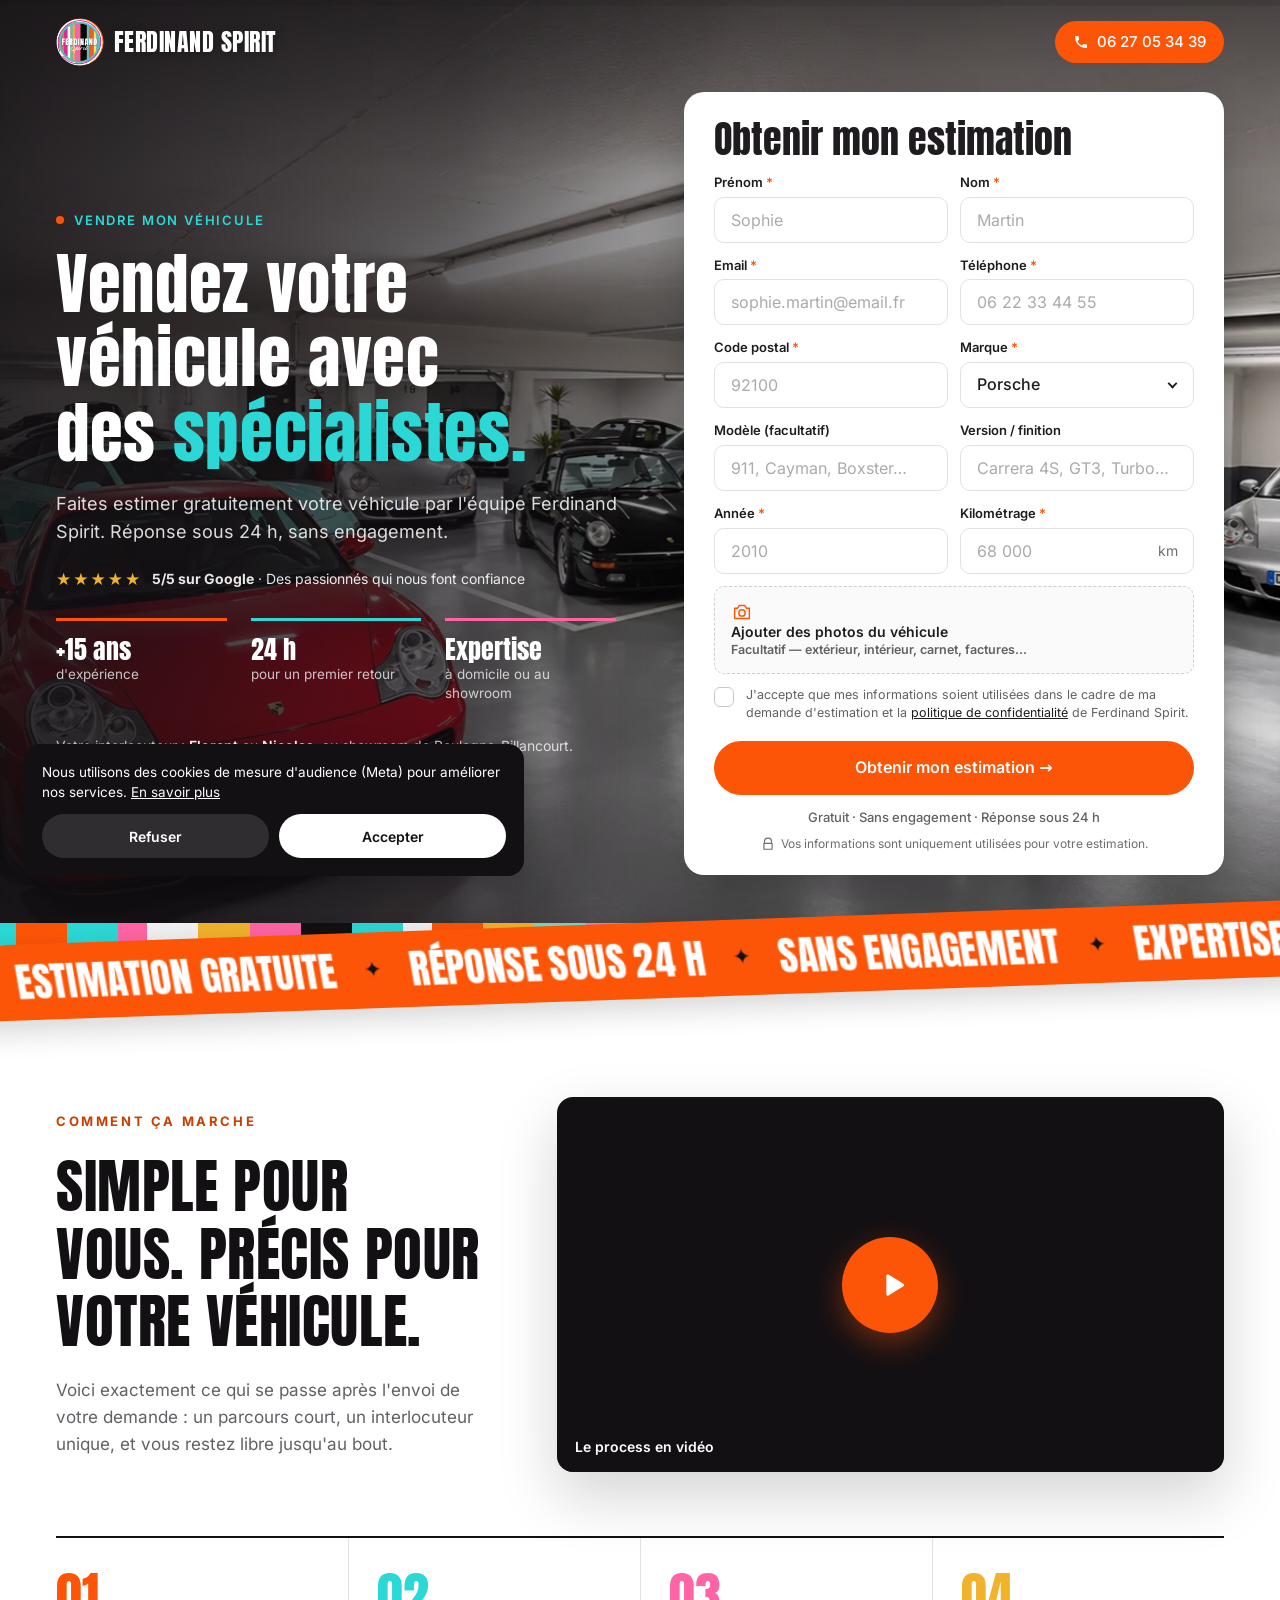
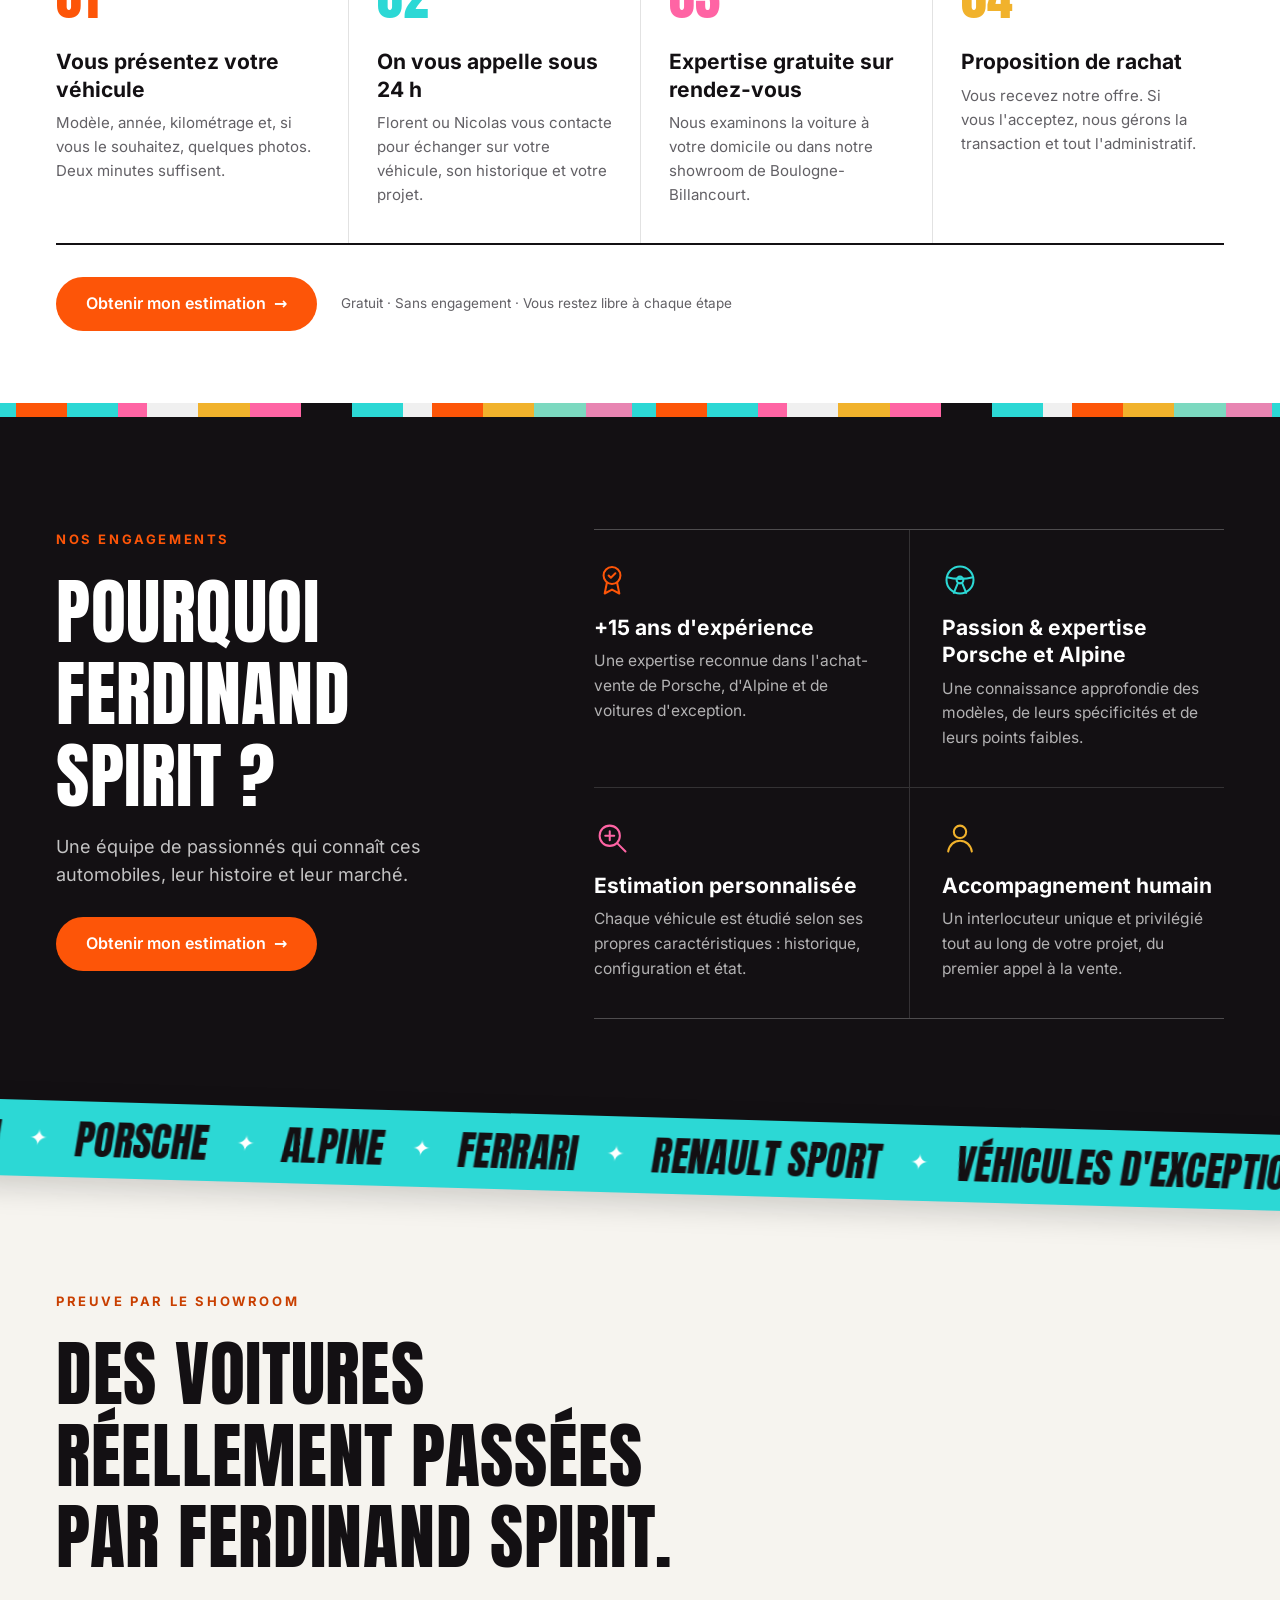
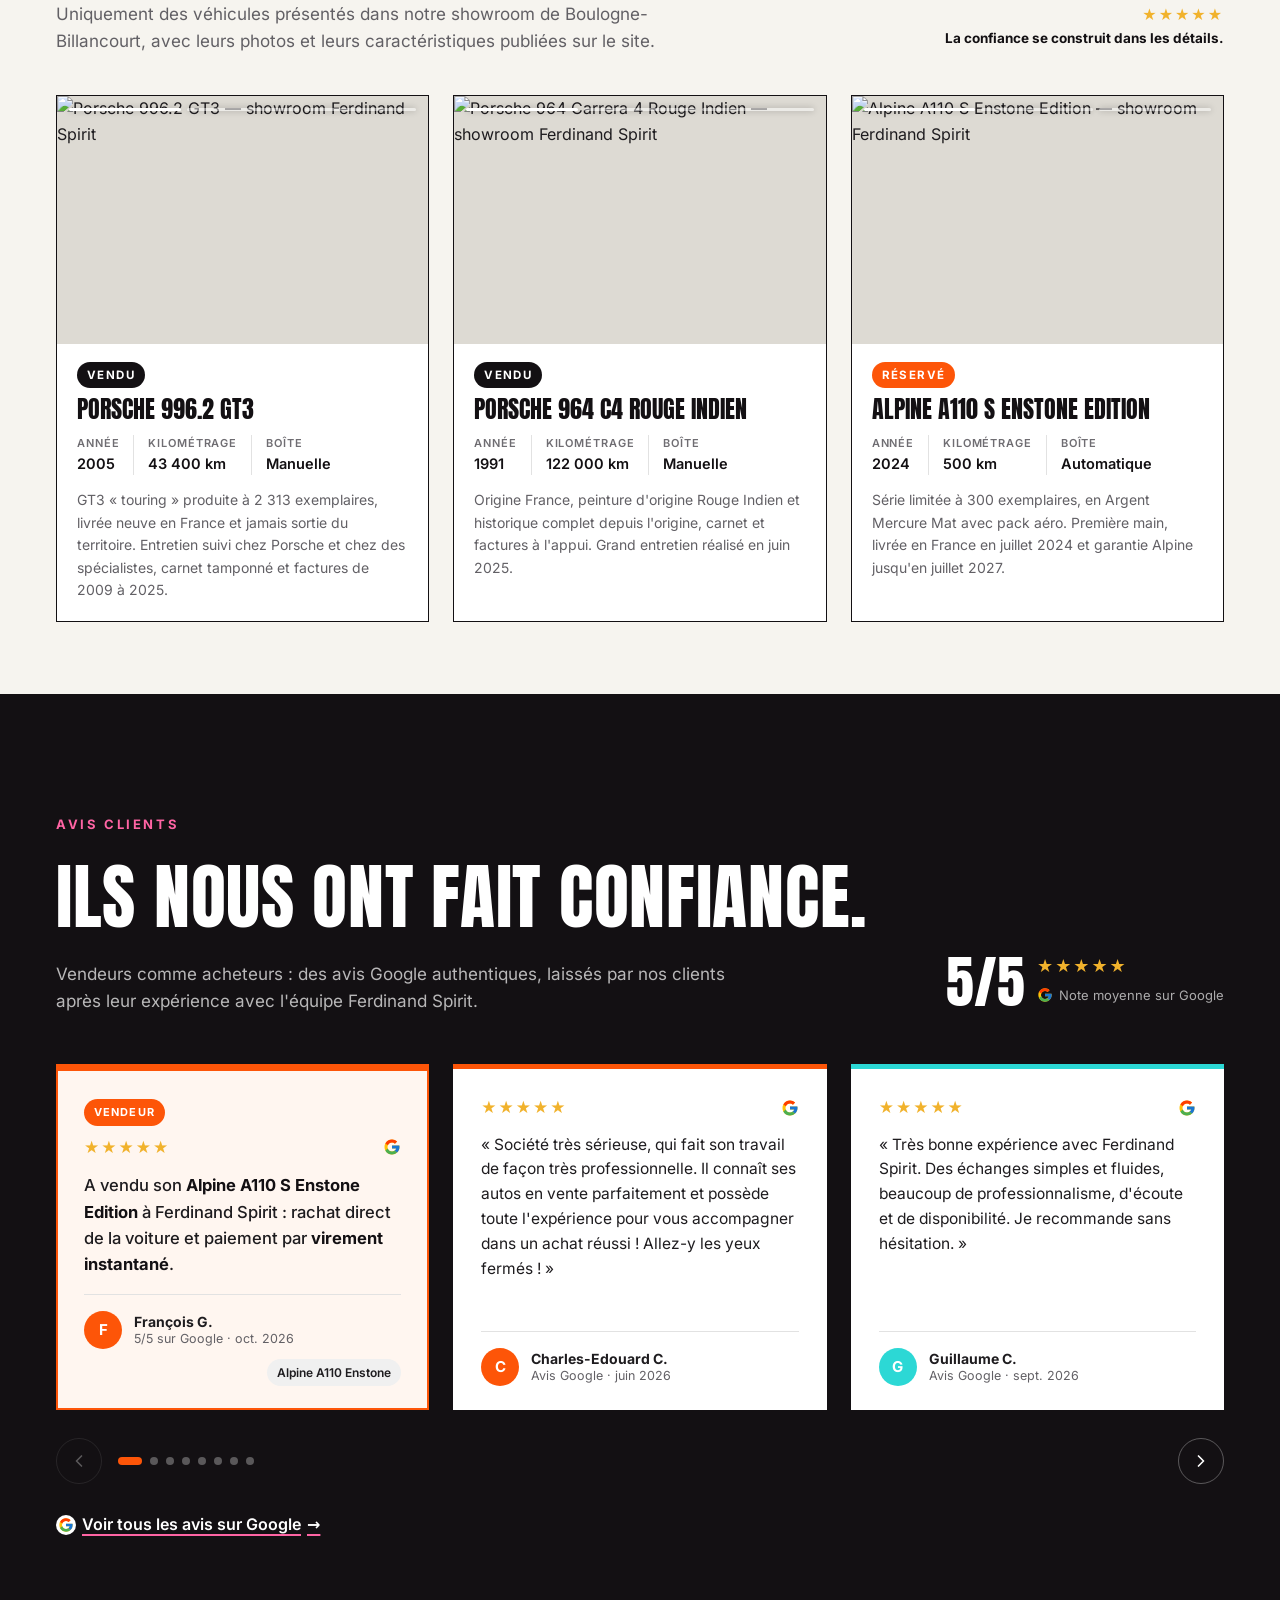
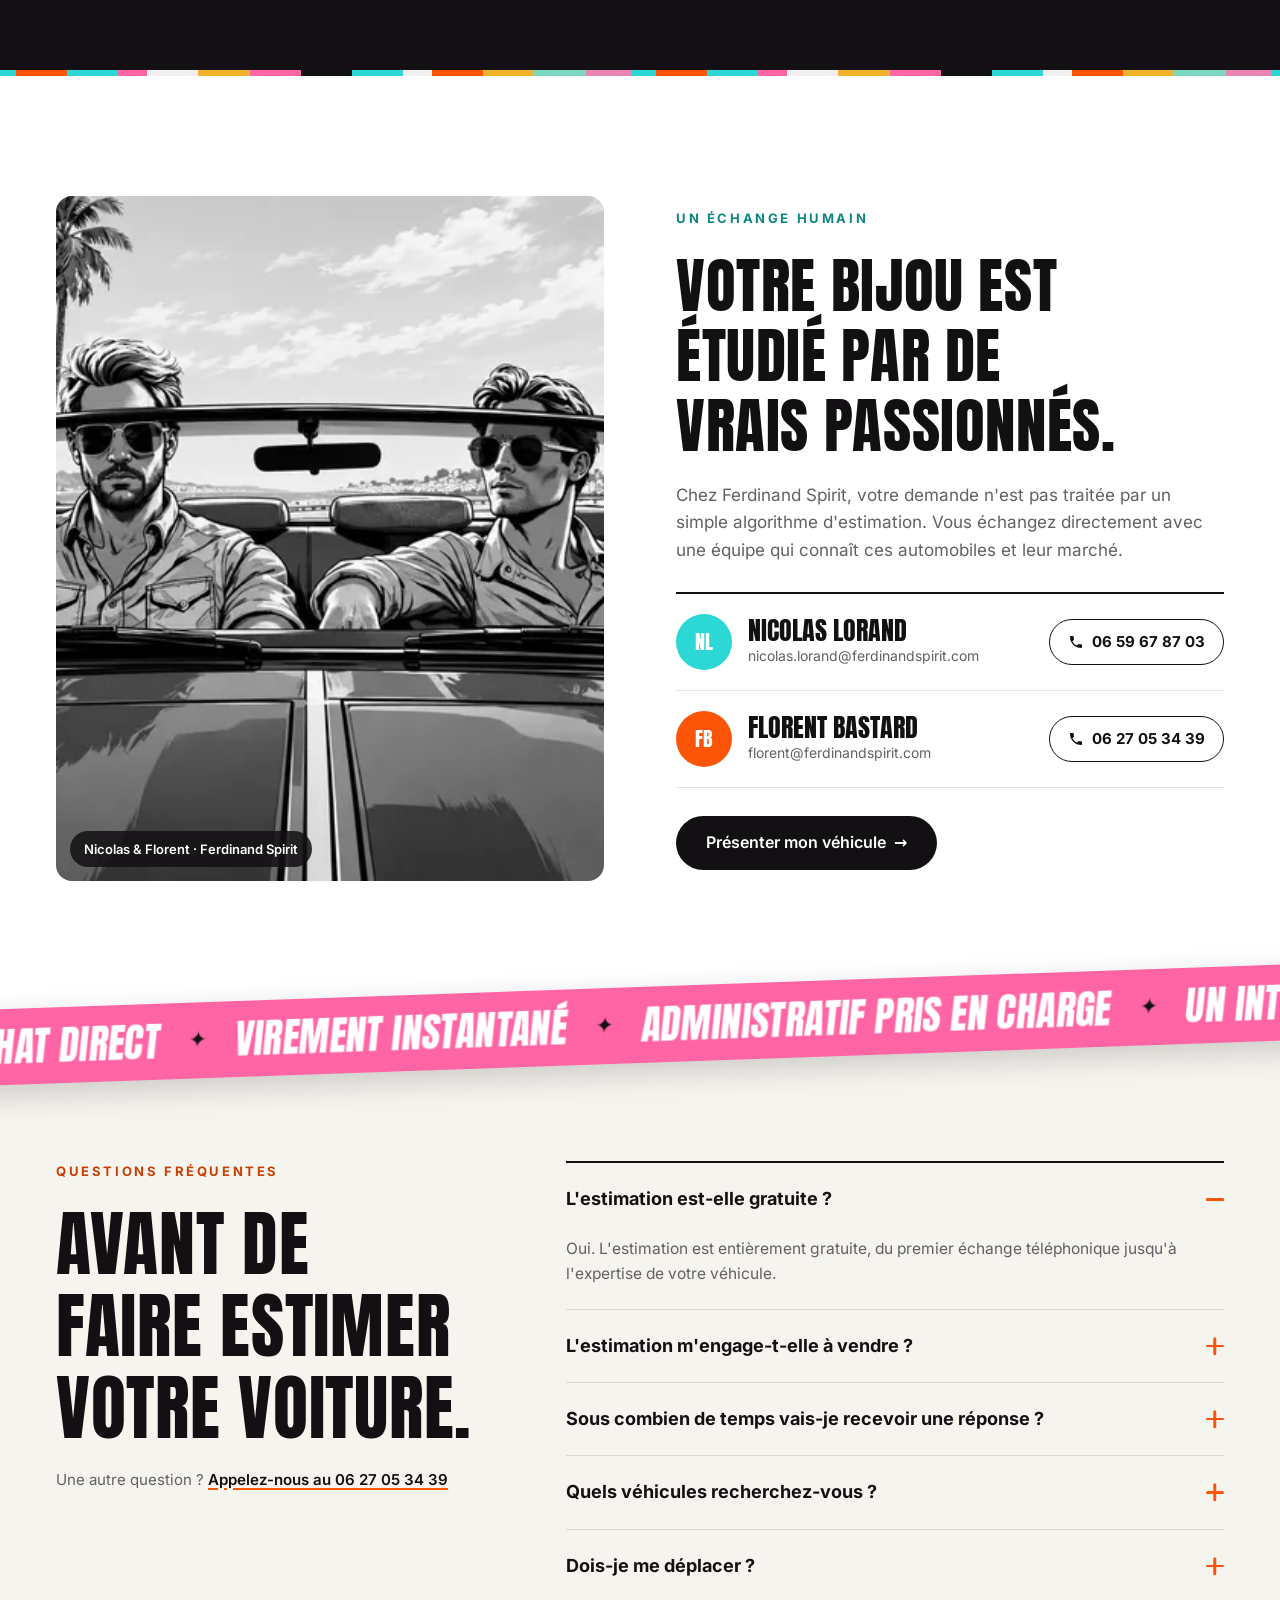
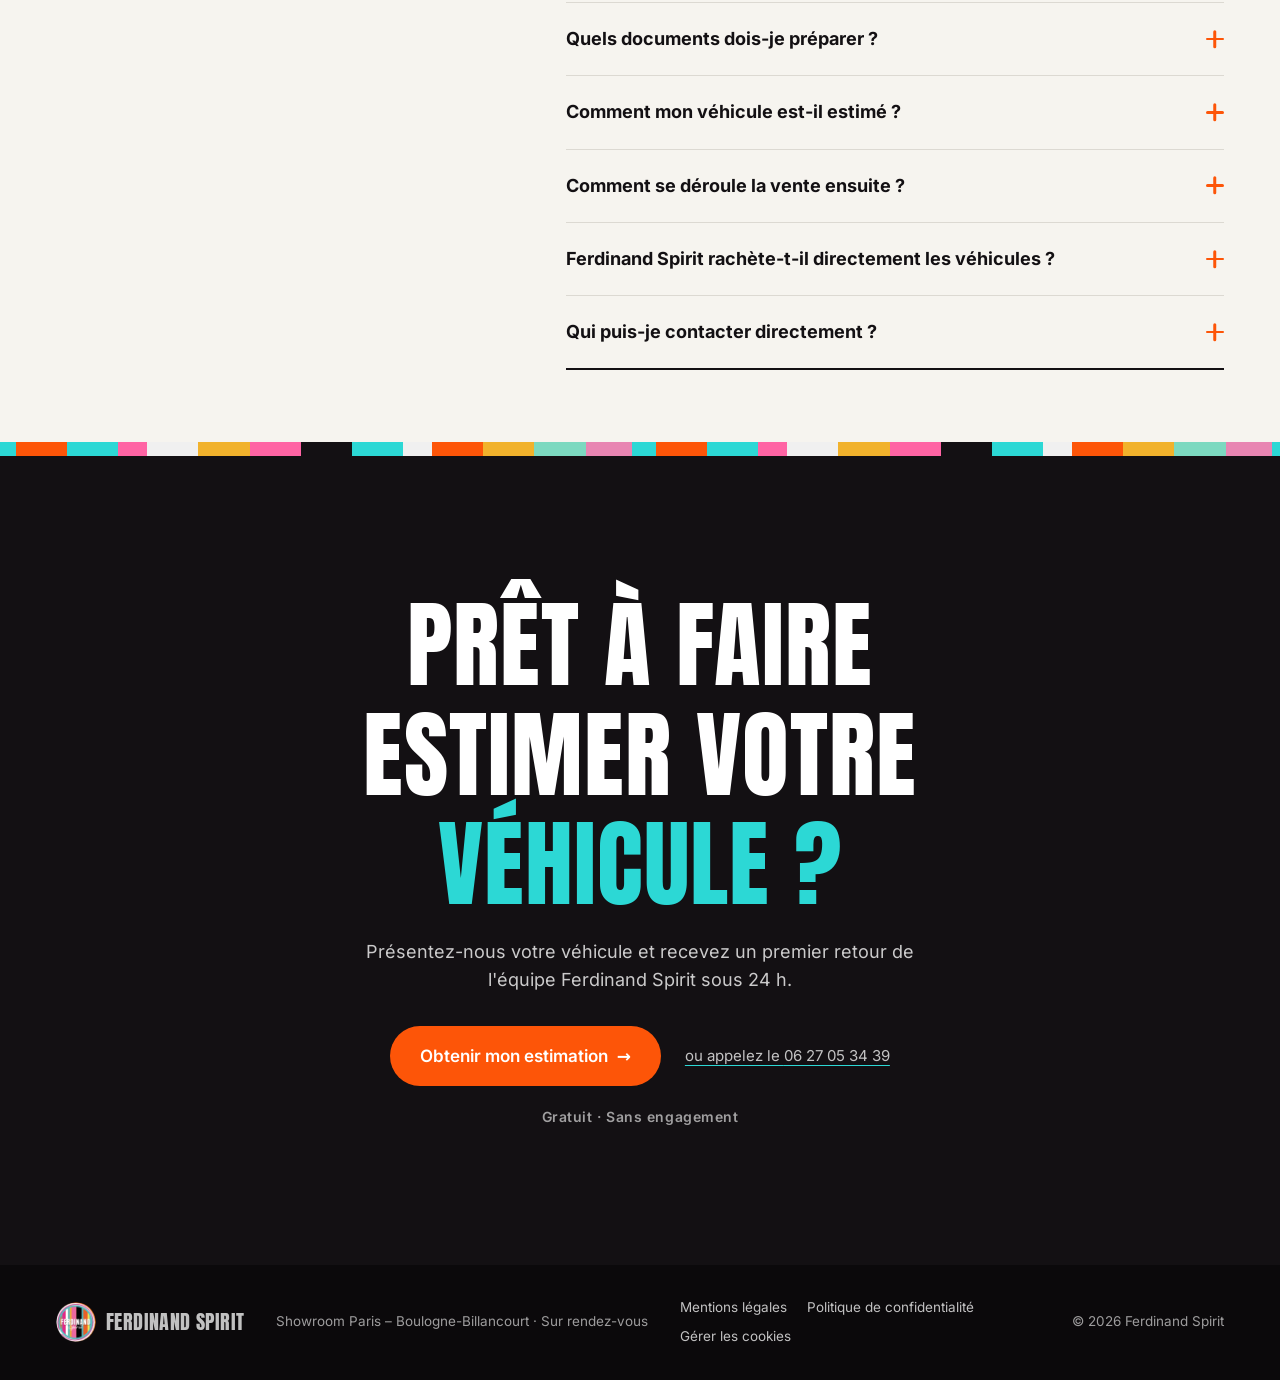
==== index.html @ 4a2eb33e "Remove the showroom call to action from the landing page" ====
<!doctype html>
<html lang="fr">
<head>
  <meta charset="utf-8">
  <meta name="viewport" content="width=device-width, initial-scale=1, viewport-fit=cover">
  <title>Vendez votre véhicule avec des spécialistes | Ferdinand Spirit</title>
  <meta name="description" content="Faites estimer gratuitement votre Porsche, Alpine, Ferrari ou Renault Sport par l'équipe Ferdinand Spirit. Réponse sous 24 h, sans engagement. Showroom à Boulogne-Billancourt.">
  <meta name="theme-color" content="#151718">
  <meta name="robots" content="noindex"><!-- À retirer à la mise en production -->

  <meta property="og:type" content="website">
  <meta property="og:title" content="Vendez votre véhicule avec des spécialistes | Ferdinand Spirit">
  <meta property="og:description" content="Estimation gratuite par des passionnés. Réponse sous 24 h, sans engagement.">
  <meta property="og:image" content="assets/img/hero-showroom-1672.jpg">
  <meta property="og:locale" content="fr_FR">

  <!-- Polices auto-hébergées (RGPD + perf) -->
  <link rel="preload" href="assets/fonts/anton-latin-400.woff2" as="font" type="font/woff2" crossorigin>
  <link rel="preload" href="assets/fonts/inter-latin-400-normal.woff2" as="font" type="font/woff2" crossorigin>
  <link rel="preload" as="image" href="assets/img/hero-showroom-m-753.webp" media="(max-width: 767px)" fetchpriority="high">
  <link rel="preload" as="image" href="assets/img/hero-showroom-1672.webp" media="(min-width: 768px)" fetchpriority="high">

  <link rel="icon" type="image/png" href="assets/img/logo-badge.png">
  <link rel="stylesheet" href="css/style.css?v=7">

  <script>document.documentElement.classList.add("js");</script>
  <script src="js/config.js?v=7"></script>
  <script src="js/main.js?v=7" defer></script>
</head>
<body>

  <a class="skip-link" href="#estimation">Aller au formulaire d'estimation</a>

  <!-- Barre de progression de lecture -->
  <div class="scroll-progress" aria-hidden="true"><span data-progress-bar></span></div>

  <!-- ============ HEADER ============ -->
  <header class="site-header">
    <div class="container site-header__inner">
      <a class="logo" href="https://ferdinandspirit.com/" aria-label="Ferdinand Spirit — accueil">
        <!-- Remplacer par le logo SVG officiel quand disponible -->
        <img class="logo__badge" src="assets/img/logo-badge.png" alt="" width="44" height="44">
        <span class="logo__word">Ferdinand <em>Spirit</em></span>
      </a>
      <div class="site-header__actions">
        <a class="btn btn--primary btn--sm header-cta" href="#estimation" data-track="CTAClick" data-track-label="header" data-to-form>Obtenir mon estimation</a>
        <a class="header-phone" href="tel:+33627053439" data-track="PhoneClick" aria-label="Appeler Ferdinand Spirit au 06 27 05 34 39">
        <svg aria-hidden="true" viewBox="0 0 24 24" width="16" height="16"><path fill="currentColor" d="M6.6 10.8a15.1 15.1 0 0 0 6.6 6.6l2.2-2.2a1 1 0 0 1 1-.25c1.1.37 2.3.57 3.6.57a1 1 0 0 1 1 1V20a1 1 0 0 1-1 1A17 17 0 0 1 3 4a1 1 0 0 1 1-1h3.5a1 1 0 0 1 1 1c0 1.25.2 2.45.57 3.57a1 1 0 0 1-.25 1z"/></svg>
        <span class="header-phone__num">06 27 05 34 39</span>
      </a>
      </div>
    </div>
  </header>

  <main>
    <!-- ============ BLOC 1 — HERO + FORMULAIRE ============ -->
    <section class="hero" aria-labelledby="hero-title">
      <picture class="hero__bg">
        <source media="(max-width: 767px)" type="image/webp" srcset="assets/img/hero-showroom-m-500.webp 500w, assets/img/hero-showroom-m-753.webp 753w" sizes="100vw">
        <source type="image/webp" srcset="assets/img/hero-showroom-1200.webp 1200w, assets/img/hero-showroom-1672.webp 1672w" sizes="100vw">
        <img src="assets/img/hero-showroom-1672.jpg" alt="Le showroom Ferdinand Spirit à Boulogne-Billancourt : Porsche 996, 993 et 911 exposées" width="1672" height="941" fetchpriority="high" decoding="async">
      </picture>

      <div class="container hero__grid">
        <div class="hero__content">
          <p class="eyebrow">Vendre mon véhicule</p>
          <h1 class="hero__title" id="hero-title">Vendez votre véhicule avec des <span class="hl">spécialistes.</span></h1>

          <p class="hero__lead hero__lead--desktop">Faites estimer gratuitement votre véhicule par l'équipe Ferdinand Spirit. Réponse sous 24&nbsp;h, sans engagement.</p>
          <p class="hero__lead hero__lead--mobile">Estimation gratuite · Sans engagement · Réponse sous 24&nbsp;h</p>

          <div class="rating">
            <span class="rating__stars" aria-label="5 étoiles sur 5">★★★★★</span>
            <span class="rating__text"><strong>5/5 sur Google</strong> · Des passionnés qui nous font confiance</span>
          </div>

          <a class="btn btn--primary btn--block hero__cta" href="#estimation" data-track="CTAClick" data-track-label="hero">Obtenir mon estimation <span aria-hidden="true">→</span></a>

          <ul class="facts" role="list">
            <li><strong>+<span data-count="15">15</span> ans</strong><span>d'expérience</span></li>
            <li><strong><span data-count="24">24</span>&nbsp;h</strong><span>pour un premier retour</span></li>
            <li><strong>Expertise</strong><span>à domicile ou au showroom</span></li>
          </ul>

          <p class="team-line">
            <!-- Ajouter les portraits : <img class="team-line__pic" src="assets/img/florent.webp" alt="" width="40" height="40"> -->
            Votre interlocuteur&nbsp;: <strong>Florent</strong> ou <strong>Nicolas</strong>, au showroom de Boulogne-Billancourt.
          </p>
        </div>

        <div class="hero__form" id="estimation">
          <div class="form-card">
            <form class="estimate-form" id="estimate-form" novalidate>
              <header class="form-card__head">
                <h2 class="form-card__title">Obtenir mon estimation</h2>
                <p class="form-card__intro">Présentez-nous votre véhicule. L'équipe Ferdinand Spirit vous répond sous 24&nbsp;h avec un premier retour, gratuitement et sans engagement.</p>
              </header>

              <!-- Coordonnées -->
              <div class="grid-2">
                <div class="field">
                  <label for="firstname">Prénom <span class="req" aria-hidden="true">*</span></label>
                  <input id="firstname" name="prenom" type="text" placeholder="Sophie" autocomplete="given-name" required>
                </div>
                <div class="field">
                  <label for="lastname">Nom <span class="req" aria-hidden="true">*</span></label>
                  <input id="lastname" name="nom" type="text" placeholder="Martin" autocomplete="family-name" required>
                </div>
                <div class="field">
                  <label for="email">Email <span class="req" aria-hidden="true">*</span></label>
                  <input id="email" name="email" type="email" placeholder="sophie.martin@email.fr" autocomplete="email" required>
                </div>
                <div class="field">
                  <label for="phone">Téléphone <span class="req" aria-hidden="true">*</span></label>
                  <input id="phone" name="telephone" type="tel" placeholder="06 22 33 44 55" autocomplete="tel" inputmode="tel" required>
                </div>
                <div class="field">
                  <label for="zip">Code postal <span class="req" aria-hidden="true">*</span></label>
                  <input id="zip" name="code_postal" type="text" inputmode="numeric" maxlength="5" placeholder="92100" autocomplete="postal-code" required>
                </div>

                <!-- Véhicule -->
                <div class="field">
                  <label for="brand">Marque <span class="req" aria-hidden="true">*</span></label>
                  <div class="select">
                    <select id="brand" name="marque" required>
                      <option value="Porsche" selected>Porsche</option>
                      <option value="Alpine">Alpine</option>
                      <option value="Ferrari">Ferrari</option>
                      <option value="Renault Sport">Renault Sport</option>
                    </select>
                  </div>
                </div>
                <div class="field">
                  <label for="model">Modèle <span class="opt">(facultatif)</span></label>
                  <input id="model" name="modele" type="text" list="model-list" placeholder="911, Cayman, Boxster…" autocomplete="off">
                  <datalist id="model-list"></datalist>
                </div>
                <div class="field">
                  <label for="version">Version / finition</label>
                  <input id="version" name="version" type="text" placeholder="Carrera 4S, GT3, Turbo…" autocomplete="off">
                </div>
                <p class="field-note span-2" data-model-warning hidden role="status">Nous ne reprenons pas les Cayenne, Panamera, Macan et Taycan pour le moment.</p>
                <div class="field">
                  <label for="year">Année <span class="req" aria-hidden="true">*</span></label>
                  <input id="year" name="annee" type="text" inputmode="numeric" maxlength="4" placeholder="2010" required>
                </div>
                <div class="field">
                  <label for="mileage">Kilométrage <span class="req" aria-hidden="true">*</span></label>
                  <div class="input-suffix">
                    <input id="mileage" name="kilometrage" type="text" inputmode="numeric" placeholder="68 000" required>
                    <span aria-hidden="true">km</span>
                  </div>
                </div>
              </div>

              <div class="field">
                <label class="dropzone" for="photos" data-dropzone>
                  <svg aria-hidden="true" viewBox="0 0 24 24" width="22" height="22"><path fill="none" stroke="currentColor" stroke-width="1.6" stroke-linecap="round" stroke-linejoin="round" d="M4 8h3l2-3h6l2 3h3v11H4z"/><circle cx="12" cy="13" r="3.5" fill="none" stroke="currentColor" stroke-width="1.6"/></svg>
                  <span class="dropzone__text"><span class="dropzone__title">Ajouter des photos du véhicule</span><span class="dropzone__hint">Facultatif — extérieur, intérieur, carnet, factures…</span></span>
                  <input id="photos" name="photos" type="file" accept="image/*,.pdf" multiple>
                </label>
                <ul class="thumbs" data-thumbs role="list"></ul>
              </div>

              <label class="consent">
                <input type="checkbox" name="consentement" value="oui" required>
                <span class="consent__box" aria-hidden="true"></span>
                <span class="consent__text">J'accepte que mes informations soient utilisées dans le cadre de ma demande d'estimation et la <a href="https://ferdinandspirit.com/" target="_blank" rel="noopener">politique de confidentialité</a> de Ferdinand Spirit.</span>
              </label>

              <div class="hp" aria-hidden="true"><label>Ne pas remplir <input type="text" name="website" tabindex="-1" autocomplete="off"></label></div>
              <input type="hidden" name="utm_source"><input type="hidden" name="utm_medium"><input type="hidden" name="utm_campaign"><input type="hidden" name="utm_content"><input type="hidden" name="fbclid"><input type="hidden" name="page">

              <button type="submit" class="btn btn--primary btn--block" data-submit>
                <span class="btn__label">Obtenir mon estimation <span aria-hidden="true">→</span></span>
                <span class="spinner" aria-hidden="true"></span>
              </button>
              <p class="form-error" data-form-error role="alert" hidden></p>
              <p class="reassure">Gratuit · Sans engagement · Réponse sous 24&nbsp;h</p>
              <p class="privacy"><svg viewBox="0 0 24 24" width="14" height="14" aria-hidden="true"><path fill="none" stroke="currentColor" stroke-width="2" stroke-linecap="round" stroke-linejoin="round" d="M6 11V8a6 6 0 0 1 12 0v3M5 11h14v10H5z"/></svg>Vos informations sont uniquement utilisées pour votre estimation.</p>
            </form>

            <!-- ÉTAT SUCCÈS -->
            <div class="success" data-success hidden tabindex="-1">
              <span class="success__icon" aria-hidden="true"><svg viewBox="0 0 24 24" width="24" height="24"><path fill="none" stroke="currentColor" stroke-width="2.4" stroke-linecap="round" stroke-linejoin="round" d="M5 12.5l4.5 4.5L19 7.5"/></svg></span>
              <h2 class="form-card__title">Merci<span data-success-name></span>&nbsp;!</h2>
              <p class="success__lead">Votre demande est bien arrivée. Voici la suite&nbsp;:</p>
              <ol class="success__steps">
                <li><strong>Sous 24&nbsp;h</strong> Florent ou Nicolas vous appelle pour échanger sur votre véhicule.</li>
                <li><strong>Rendez-vous</strong> Expertise gratuite à domicile ou dans notre showroom.</li>
                <li><strong>Proposition</strong> Offre de rachat et prise en charge de l'administratif.</li>
              </ol>
              <a class="btn btn--outline btn--block" href="tel:+33627053439" data-track="PhoneClick">Nous appeler · 06 27 05 34 39</a>
            </div>
          </div>
        </div>
      </div>
      <div class="color-divider" aria-hidden="true"></div>
    </section>

    <!-- ============ BLOC 2 — PROCESS ============ -->
    <div class="marquee marquee--orange" aria-hidden="true" data-marquee data-dir="-1">
      <div class="marquee__track"><span>Estimation gratuite</span><i aria-hidden="true">✦</i><span>Réponse sous 24 h</span><i aria-hidden="true">✦</i><span>Sans engagement</span><i aria-hidden="true">✦</i><span>Expertise à domicile ou au showroom</span><i aria-hidden="true">✦</i><span>Estimation gratuite</span><i aria-hidden="true">✦</i><span>Réponse sous 24 h</span><i aria-hidden="true">✦</i><span>Sans engagement</span><i aria-hidden="true">✦</i><span>Expertise à domicile ou au showroom</span><i aria-hidden="true">✦</i><span>Estimation gratuite</span><i aria-hidden="true">✦</i><span>Réponse sous 24 h</span><i aria-hidden="true">✦</i><span>Sans engagement</span><i aria-hidden="true">✦</i><span>Expertise à domicile ou au showroom</span><i aria-hidden="true">✦</i><span>Estimation gratuite</span><i aria-hidden="true">✦</i><span>Réponse sous 24 h</span><i aria-hidden="true">✦</i><span>Sans engagement</span><i aria-hidden="true">✦</i><span>Expertise à domicile ou au showroom</span><i aria-hidden="true">✦</i></div>
    </div>
    <section class="process" id="process" aria-labelledby="process-title">
      <div class="container">
        <div class="process__head reveal">
          <div class="process__intro">
            <p class="kicker">Comment ça marche</p>
            <h2 class="section-title" id="process-title">Simple pour vous. Précis pour votre véhicule.</h2>
            <p class="section-lead">Voici exactement ce qui se passe après l'envoi de votre demande&nbsp;: un parcours court, un interlocuteur unique, et vous restez libre jusqu'au bout.</p>
          </div>

          <!-- Vidéo YouTube : chargée uniquement au clic (performance + RGPD) -->
          <div class="video" data-video="0GsY-05BHuU">
            <button type="button" class="video__btn" aria-label="Lire la vidéo : la vente de votre véhicule avec Ferdinand Spirit">
              <img class="video__poster" src="https://i.ytimg.com/vi/0GsY-05BHuU/maxresdefault.jpg" alt="" width="1280" height="720" loading="lazy" decoding="async" onerror="if(!this.dataset.f){this.dataset.f=1;this.src='https://i.ytimg.com/vi/0GsY-05BHuU/hqdefault.jpg'}else{this.style.visibility='hidden'}">
              <span class="video__play" aria-hidden="true"><svg viewBox="0 0 24 24" width="28" height="28"><path fill="currentColor" d="M8 5.5v13a1 1 0 0 0 1.5.86l10.6-6.5a1 1 0 0 0 0-1.72L9.5 4.64A1 1 0 0 0 8 5.5z"/></svg></span>
              <span class="video__label">Le process en vidéo</span>
            </button>
          </div>
        </div>

        <ol class="steps reveal" role="list">
          <li class="step-item">
            <span class="step-item__num" aria-hidden="true">01</span>
            <div>
              <h3 class="step-item__title">Vous présentez votre véhicule</h3>
              <p>Modèle, année, kilométrage et, si vous le souhaitez, quelques photos. Deux minutes suffisent.</p>
            </div>
          </li>
          <li class="step-item">
            <span class="step-item__num" aria-hidden="true">02</span>
            <div>
              <h3 class="step-item__title">On vous appelle sous 24&nbsp;h</h3>
              <p>Florent ou Nicolas vous contacte pour échanger sur votre véhicule, son historique et votre projet.</p>
            </div>
          </li>
          <li class="step-item">
            <span class="step-item__num" aria-hidden="true">03</span>
            <div>
              <h3 class="step-item__title">Expertise gratuite sur rendez-vous</h3>
              <p>Nous examinons la voiture à votre domicile ou dans notre showroom de Boulogne-Billancourt.</p>
            </div>
          </li>
          <li class="step-item">
            <span class="step-item__num" aria-hidden="true">04</span>
            <div>
              <h3 class="step-item__title">Proposition de rachat</h3>
              <p>Vous recevez notre offre. Si vous l'acceptez, nous gérons la transaction et tout l'administratif.</p>
            </div>
          </li>
        </ol>

        <div class="process__cta">
          <a class="btn btn--primary" href="#estimation" data-track="CTAClick" data-track-label="process">Obtenir mon estimation <span aria-hidden="true">→</span></a>
          <p>Gratuit · Sans engagement · Vous restez libre à chaque étape</p>
        </div>
      </div>
    </section>

    <!-- ============ BLOC 3 — POURQUOI FERDINAND SPIRIT ============ -->
    <section class="curtain why" id="pourquoi" aria-labelledby="why-title">
      <div class="color-divider color-divider--top" aria-hidden="true"></div>
      <div class="container why__grid">
        <div class="why__intro reveal">
          <p class="kicker">Nos engagements</p>
          <h2 class="section-title section-title--light" id="why-title">Pourquoi Ferdinand Spirit&nbsp;?</h2>
          <p class="why__lead">Une équipe de passionnés qui connaît ces automobiles, leur histoire et leur marché.</p>
          <a class="btn btn--primary why__cta" href="#estimation" data-track="CTAClick" data-track-label="pourquoi">Obtenir mon estimation <span aria-hidden="true">→</span></a>
        </div>

        <ul class="args reveal" role="list">
          <li class="arg">
            <svg class="arg__icon" aria-hidden="true" viewBox="0 0 32 32" width="36" height="36"><circle cx="16" cy="12" r="7.5" fill="none" stroke="currentColor" stroke-width="1.8"/><path d="M11.5 18.2 9.5 28l6.5-3.5 6.5 3.5-2-9.8" fill="none" stroke="currentColor" stroke-width="1.8" stroke-linejoin="round"/><path d="m13 12 2 2 4-4" fill="none" stroke="currentColor" stroke-width="1.8" stroke-linecap="round" stroke-linejoin="round"/></svg>
            <h3 class="arg__title">+15 ans d'expérience</h3>
            <p>Une expertise reconnue dans l'achat-vente de Porsche, d'Alpine et de voitures d'exception.</p>
          </li>
          <li class="arg">
            <svg class="arg__icon" aria-hidden="true" viewBox="0 0 32 32" width="36" height="36"><circle cx="16" cy="16" r="12" fill="none" stroke="currentColor" stroke-width="1.8"/><circle cx="16" cy="16" r="3" fill="none" stroke="currentColor" stroke-width="1.8"/><path d="M4.5 13.5c4 1.2 7.5 1.5 11.5 1.5s7.5-.3 11.5-1.5M14 19l-3.5 8.5M18 19l3.5 8.5" fill="none" stroke="currentColor" stroke-width="1.8" stroke-linecap="round"/></svg>
            <h3 class="arg__title">Passion &amp; expertise Porsche et Alpine</h3>
            <p>Une connaissance approfondie des modèles, de leurs spécificités et de leurs points faibles.</p>
          </li>
          <li class="arg">
            <svg class="arg__icon" aria-hidden="true" viewBox="0 0 32 32" width="36" height="36"><circle cx="14" cy="14" r="9" fill="none" stroke="currentColor" stroke-width="1.8"/><path d="m21 21 7 7" fill="none" stroke="currentColor" stroke-width="1.8" stroke-linecap="round"/><path d="M10 14h8M14 10v8" fill="none" stroke="currentColor" stroke-width="1.8" stroke-linecap="round"/></svg>
            <h3 class="arg__title">Estimation personnalisée</h3>
            <p>Chaque véhicule est étudié selon ses propres caractéristiques&nbsp;: historique, configuration et état.</p>
          </li>
          <li class="arg">
            <svg class="arg__icon" aria-hidden="true" viewBox="0 0 32 32" width="36" height="36"><circle cx="16" cy="10.5" r="5.5" fill="none" stroke="currentColor" stroke-width="1.8"/><path d="M5.5 28c1-6 5.3-9.5 10.5-9.5S25.5 22 26.5 28" fill="none" stroke="currentColor" stroke-width="1.8" stroke-linecap="round"/></svg>
            <h3 class="arg__title">Accompagnement humain</h3>
            <p>Un interlocuteur unique et privilégié tout au long de votre projet, du premier appel à la vente.</p>
          </li>
        </ul>
      </div>
    </section>

    <!-- ============ BLOC 4 — PREUVE PAR LE SHOWROOM ============ -->
    <div class="marquee marquee--turquoise" aria-hidden="true" data-marquee data-dir="1">
      <div class="marquee__track"><span>Porsche</span><i aria-hidden="true">✦</i><span>Alpine</span><i aria-hidden="true">✦</i><span>Ferrari</span><i aria-hidden="true">✦</i><span>Renault Sport</span><i aria-hidden="true">✦</i><span>Véhicules d'exception</span><i aria-hidden="true">✦</i><span>Porsche</span><i aria-hidden="true">✦</i><span>Alpine</span><i aria-hidden="true">✦</i><span>Ferrari</span><i aria-hidden="true">✦</i><span>Renault Sport</span><i aria-hidden="true">✦</i><span>Véhicules d'exception</span><i aria-hidden="true">✦</i><span>Porsche</span><i aria-hidden="true">✦</i><span>Alpine</span><i aria-hidden="true">✦</i><span>Ferrari</span><i aria-hidden="true">✦</i><span>Renault Sport</span><i aria-hidden="true">✦</i><span>Véhicules d'exception</span><i aria-hidden="true">✦</i><span>Porsche</span><i aria-hidden="true">✦</i><span>Alpine</span><i aria-hidden="true">✦</i><span>Ferrari</span><i aria-hidden="true">✦</i><span>Renault Sport</span><i aria-hidden="true">✦</i><span>Véhicules d'exception</span><i aria-hidden="true">✦</i></div>
    </div>
    <section class="showroom" id="showroom" aria-labelledby="showroom-title">
      <div class="container">
        <div class="showroom__head reveal">
          <div>
            <p class="kicker">Preuve par le showroom</p>
            <h2 class="section-title" id="showroom-title">Des voitures réellement passées par Ferdinand Spirit.</h2>
            <p class="section-lead">Uniquement des véhicules présentés dans notre showroom de Boulogne-Billancourt, avec leurs photos et leurs caractéristiques publiées sur le site.</p>
          </div>
          <div class="showroom__trust">
            <span class="rating__stars" aria-hidden="true">★★★★★</span>
            <p>La confiance se construit dans les détails.</p>
          </div>
        </div>

        <ul class="cars reveal" role="list">
          <li class="car">
            <div class="car__link">
              <div class="car__media" data-gallery>
                <img class="car__img is-active" src="https://ferdinandspirit.com/_next/image?url=%2Fapi%2Fmedia%2Ffile%2FIMG_6066.jpg&amp;w=828&amp;q=75" srcset="https://ferdinandspirit.com/_next/image?url=%2Fapi%2Fmedia%2Ffile%2FIMG_6066.jpg&amp;w=640&amp;q=75 640w, https://ferdinandspirit.com/_next/image?url=%2Fapi%2Fmedia%2Ffile%2FIMG_6066.jpg&amp;w=828&amp;q=75 828w, https://ferdinandspirit.com/_next/image?url=%2Fapi%2Fmedia%2Ffile%2FIMG_6066.jpg&amp;w=1080&amp;q=75 1080w" sizes="(min-width: 1024px) 400px, (min-width: 768px) 50vw, 100vw" alt="Porsche 996.2 GT3 — showroom Ferdinand Spirit" width="828" height="552" loading="lazy" decoding="async">
                <img class="car__img" src="https://ferdinandspirit.com/_next/image?url=%2Fapi%2Fmedia%2Ffile%2FIMG_6070.JPG&amp;w=828&amp;q=75" srcset="https://ferdinandspirit.com/_next/image?url=%2Fapi%2Fmedia%2Ffile%2FIMG_6070.JPG&amp;w=640&amp;q=75 640w, https://ferdinandspirit.com/_next/image?url=%2Fapi%2Fmedia%2Ffile%2FIMG_6070.JPG&amp;w=828&amp;q=75 828w, https://ferdinandspirit.com/_next/image?url=%2Fapi%2Fmedia%2Ffile%2FIMG_6070.JPG&amp;w=1080&amp;q=75 1080w" sizes="(min-width: 1024px) 400px, (min-width: 768px) 50vw, 100vw" alt="" width="828" height="552" loading="lazy" decoding="async">
                <img class="car__img" src="https://ferdinandspirit.com/_next/image?url=%2Fapi%2Fmedia%2Ffile%2FIMG_6073.jpg&amp;w=828&amp;q=75" srcset="https://ferdinandspirit.com/_next/image?url=%2Fapi%2Fmedia%2Ffile%2FIMG_6073.jpg&amp;w=640&amp;q=75 640w, https://ferdinandspirit.com/_next/image?url=%2Fapi%2Fmedia%2Ffile%2FIMG_6073.jpg&amp;w=828&amp;q=75 828w, https://ferdinandspirit.com/_next/image?url=%2Fapi%2Fmedia%2Ffile%2FIMG_6073.jpg&amp;w=1080&amp;q=75 1080w" sizes="(min-width: 1024px) 400px, (min-width: 768px) 50vw, 100vw" alt="" width="828" height="552" loading="lazy" decoding="async">
                <span class="car__bars" aria-hidden="true"><i class="is-active"></i><i></i><i></i></span>
              </div>
              <div class="car__body">
                <span class="car__status car__status--vendu">Vendu</span>
                <h3 class="car__title">Porsche 996.2 GT3</h3>
                <dl class="car__specs">
                  <div><dt>Année</dt><dd>2005</dd></div>
                  <div><dt>Kilométrage</dt><dd>43 400 km</dd></div>
                  <div><dt>Boîte</dt><dd>Manuelle</dd></div>
                </dl>
                <p class="car__desc">GT3 « touring » produite à 2&nbsp;313 exemplaires, livrée neuve en France et jamais sortie du territoire. Entretien suivi chez Porsche et chez des spécialistes, carnet tamponné et factures de 2009 à 2025.</p>
              </div>
            </div>
          </li>
          <li class="car">
            <div class="car__link">
              <div class="car__media" data-gallery>
                <img class="car__img is-active" src="https://ferdinandspirit.com/_next/image?url=%2Fapi%2Fmedia%2Ffile%2FIMG_3289.jpg&amp;w=828&amp;q=75" srcset="https://ferdinandspirit.com/_next/image?url=%2Fapi%2Fmedia%2Ffile%2FIMG_3289.jpg&amp;w=640&amp;q=75 640w, https://ferdinandspirit.com/_next/image?url=%2Fapi%2Fmedia%2Ffile%2FIMG_3289.jpg&amp;w=828&amp;q=75 828w, https://ferdinandspirit.com/_next/image?url=%2Fapi%2Fmedia%2Ffile%2FIMG_3289.jpg&amp;w=1080&amp;q=75 1080w" sizes="(min-width: 1024px) 400px, (min-width: 768px) 50vw, 100vw" alt="Porsche 964 Carrera 4 Rouge Indien — showroom Ferdinand Spirit" width="828" height="552" loading="lazy" decoding="async">
                <img class="car__img" src="https://ferdinandspirit.com/_next/image?url=%2Fapi%2Fmedia%2Ffile%2F8e6ac145-45c5-4d1d-a481-b5c2374f9a22.JPG&amp;w=828&amp;q=75" srcset="https://ferdinandspirit.com/_next/image?url=%2Fapi%2Fmedia%2Ffile%2F8e6ac145-45c5-4d1d-a481-b5c2374f9a22.JPG&amp;w=640&amp;q=75 640w, https://ferdinandspirit.com/_next/image?url=%2Fapi%2Fmedia%2Ffile%2F8e6ac145-45c5-4d1d-a481-b5c2374f9a22.JPG&amp;w=828&amp;q=75 828w, https://ferdinandspirit.com/_next/image?url=%2Fapi%2Fmedia%2Ffile%2F8e6ac145-45c5-4d1d-a481-b5c2374f9a22.JPG&amp;w=1080&amp;q=75 1080w" sizes="(min-width: 1024px) 400px, (min-width: 768px) 50vw, 100vw" alt="" width="828" height="552" loading="lazy" decoding="async">
                <img class="car__img" src="https://ferdinandspirit.com/_next/image?url=%2Fapi%2Fmedia%2Ffile%2F62eddb25-1880-4f10-ba1c-7f7173e83a68.JPG&amp;w=828&amp;q=75" srcset="https://ferdinandspirit.com/_next/image?url=%2Fapi%2Fmedia%2Ffile%2F62eddb25-1880-4f10-ba1c-7f7173e83a68.JPG&amp;w=640&amp;q=75 640w, https://ferdinandspirit.com/_next/image?url=%2Fapi%2Fmedia%2Ffile%2F62eddb25-1880-4f10-ba1c-7f7173e83a68.JPG&amp;w=828&amp;q=75 828w, https://ferdinandspirit.com/_next/image?url=%2Fapi%2Fmedia%2Ffile%2F62eddb25-1880-4f10-ba1c-7f7173e83a68.JPG&amp;w=1080&amp;q=75 1080w" sizes="(min-width: 1024px) 400px, (min-width: 768px) 50vw, 100vw" alt="" width="828" height="552" loading="lazy" decoding="async">
                <span class="car__bars" aria-hidden="true"><i class="is-active"></i><i></i><i></i></span>
              </div>
              <div class="car__body">
                <span class="car__status car__status--vendu">Vendu</span>
                <h3 class="car__title">Porsche 964 C4 Rouge Indien</h3>
                <dl class="car__specs">
                  <div><dt>Année</dt><dd>1991</dd></div>
                  <div><dt>Kilométrage</dt><dd>122 000 km</dd></div>
                  <div><dt>Boîte</dt><dd>Manuelle</dd></div>
                </dl>
                <p class="car__desc">Origine France, peinture d'origine Rouge Indien et historique complet depuis l'origine, carnet et factures à l'appui. Grand entretien réalisé en juin 2025.</p>
              </div>
            </div>
          </li>
          <li class="car">
            <div class="car__link">
              <div class="car__media" data-gallery>
                <img class="car__img is-active" src="https://ferdinandspirit.com/_next/image?url=%2Fapi%2Fmedia%2Ffile%2FIMG_6030.JPG&amp;w=828&amp;q=75" srcset="https://ferdinandspirit.com/_next/image?url=%2Fapi%2Fmedia%2Ffile%2FIMG_6030.JPG&amp;w=640&amp;q=75 640w, https://ferdinandspirit.com/_next/image?url=%2Fapi%2Fmedia%2Ffile%2FIMG_6030.JPG&amp;w=828&amp;q=75 828w, https://ferdinandspirit.com/_next/image?url=%2Fapi%2Fmedia%2Ffile%2FIMG_6030.JPG&amp;w=1080&amp;q=75 1080w" sizes="(min-width: 1024px) 400px, (min-width: 768px) 50vw, 100vw" alt="Alpine A110 S Enstone Edition — showroom Ferdinand Spirit" width="828" height="552" loading="lazy" decoding="async">
                <img class="car__img" src="https://ferdinandspirit.com/_next/image?url=%2Fapi%2Fmedia%2Ffile%2FIMG_6032.jpg&amp;w=828&amp;q=75" srcset="https://ferdinandspirit.com/_next/image?url=%2Fapi%2Fmedia%2Ffile%2FIMG_6032.jpg&amp;w=640&amp;q=75 640w, https://ferdinandspirit.com/_next/image?url=%2Fapi%2Fmedia%2Ffile%2FIMG_6032.jpg&amp;w=828&amp;q=75 828w, https://ferdinandspirit.com/_next/image?url=%2Fapi%2Fmedia%2Ffile%2FIMG_6032.jpg&amp;w=1080&amp;q=75 1080w" sizes="(min-width: 1024px) 400px, (min-width: 768px) 50vw, 100vw" alt="" width="828" height="552" loading="lazy" decoding="async">
                <img class="car__img" src="https://ferdinandspirit.com/_next/image?url=%2Fapi%2Fmedia%2Ffile%2FIMG_6033.JPG&amp;w=828&amp;q=75" srcset="https://ferdinandspirit.com/_next/image?url=%2Fapi%2Fmedia%2Ffile%2FIMG_6033.JPG&amp;w=640&amp;q=75 640w, https://ferdinandspirit.com/_next/image?url=%2Fapi%2Fmedia%2Ffile%2FIMG_6033.JPG&amp;w=828&amp;q=75 828w, https://ferdinandspirit.com/_next/image?url=%2Fapi%2Fmedia%2Ffile%2FIMG_6033.JPG&amp;w=1080&amp;q=75 1080w" sizes="(min-width: 1024px) 400px, (min-width: 768px) 50vw, 100vw" alt="" width="828" height="552" loading="lazy" decoding="async">
                <span class="car__bars" aria-hidden="true"><i class="is-active"></i><i></i><i></i></span>
              </div>
              <div class="car__body">
                <span class="car__status car__status--reserve">Réservé</span>
                <h3 class="car__title">Alpine A110 S Enstone Edition</h3>
                <dl class="car__specs">
                  <div><dt>Année</dt><dd>2024</dd></div>
                  <div><dt>Kilométrage</dt><dd>500 km</dd></div>
                  <div><dt>Boîte</dt><dd>Automatique</dd></div>
                </dl>
                <p class="car__desc">Série limitée à 300 exemplaires, en Argent Mercure Mat avec pack aéro. Première main, livrée en France en juillet 2024 et garantie Alpine jusqu'en juillet 2027.</p>
              </div>
            </div>
          </li>
        </ul>

      </div>
    </section>

    <!-- ============ BLOC 5 — PREUVE SOCIALE / AVIS ============ -->
    <section class="curtain reviews" id="avis" aria-labelledby="reviews-title">
      <div class="container">
        <div class="reviews__head reveal">
          <div>
            <p class="kicker kicker--pink">Avis clients</p>
            <h2 class="section-title section-title--light" id="reviews-title">Ils nous ont fait confiance.</h2>
            <p class="section-lead section-lead--light">Vendeurs comme acheteurs&nbsp;: des avis Google authentiques, laissés par nos clients après leur expérience avec l'équipe Ferdinand Spirit.</p>
          </div>
          <div class="reviews__score">
            <span class="reviews__note">5/5</span>
            <span class="rating__stars" aria-hidden="true">★★★★★</span>
            <span class="reviews__src"><svg class="g-logo" viewBox="0 0 48 48" width="16" height="16" aria-hidden="true"><path fill="#FFC107" d="M43.6 20.1H42V20H24v8h11.3C33.7 32.7 29.2 36 24 36c-6.6 0-12-5.4-12-12s5.4-12 12-12c3.1 0 5.8 1.2 7.9 3.1l5.7-5.7C34 6.1 29.3 4 24 4 13 4 4 13 4 24s9 20 20 20 20-9 20-20c0-1.3-.1-2.6-.4-3.9z"/><path fill="#FF3D00" d="m6.3 14.7 6.6 4.8C14.7 15.1 19 12 24 12c3.1 0 5.8 1.2 7.9 3.1l5.7-5.7C34 6.1 29.3 4 24 4 16.3 4 9.7 8.3 6.3 14.7z"/><path fill="#4CAF50" d="M24 44c5.2 0 9.9-2 13.4-5.2l-6.2-5.2A11.9 11.9 0 0 1 24 36c-5.2 0-9.6-3.3-11.3-7.9l-6.5 5C9.5 39.6 16.2 44 24 44z"/><path fill="#1976D2" d="M43.6 20.1H42V20H24v8h11.3a12 12 0 0 1-4.1 5.6l6.2 5.2C37 39.2 44 34 44 24c0-1.3-.1-2.6-.4-3.9z"/></svg>Note moyenne sur Google</span>
          </div>
        </div>

        <div class="carousel" data-carousel>
          <ul class="carousel__track" data-track role="list" tabindex="0" aria-label="Avis clients, faites défiler">
            <!-- Avis vendeur mis en avant. Note 5/5 réelle sur Google ; l'avis n'a pas de texte :
                 le texte ci-dessous décrit la transaction (pas une citation). Remplacer par ses mots exacts s'il complète son avis. -->
            <li class="review review--seller">
              <span class="review__badge">Vendeur</span>
              <div class="review__top"><span class="review__stars" aria-label="5 étoiles sur 5">★★★★★</span><svg class="g-logo" viewBox="0 0 48 48" width="18" height="18" aria-hidden="true"><path fill="#FFC107" d="M43.6 20.1H42V20H24v8h11.3C33.7 32.7 29.2 36 24 36c-6.6 0-12-5.4-12-12s5.4-12 12-12c3.1 0 5.8 1.2 7.9 3.1l5.7-5.7C34 6.1 29.3 4 24 4 13 4 4 13 4 24s9 20 20 20 20-9 20-20c0-1.3-.1-2.6-.4-3.9z"/><path fill="#FF3D00" d="m6.3 14.7 6.6 4.8C14.7 15.1 19 12 24 12c3.1 0 5.8 1.2 7.9 3.1l5.7-5.7C34 6.1 29.3 4 24 4 16.3 4 9.7 8.3 6.3 14.7z"/><path fill="#4CAF50" d="M24 44c5.2 0 9.9-2 13.4-5.2l-6.2-5.2A11.9 11.9 0 0 1 24 36c-5.2 0-9.6-3.3-11.3-7.9l-6.5 5C9.5 39.6 16.2 44 24 44z"/><path fill="#1976D2" d="M43.6 20.1H42V20H24v8h11.3a12 12 0 0 1-4.1 5.6l6.2 5.2C37 39.2 44 34 44 24c0-1.3-.1-2.6-.4-3.9z"/></svg></div>
              <p class="review__text review__text--case">A vendu son <strong>Alpine A110 S Enstone Edition</strong> à Ferdinand Spirit&nbsp;: rachat direct de la voiture et paiement par <strong>virement instantané</strong>.</p>
              <footer class="review__foot">
                <span class="review__avatar" aria-hidden="true">F</span>
                <span class="review__who"><strong>François G.</strong><span>5/5 sur Google · oct. 2026</span></span>
                <span class="review__car">Alpine A110 Enstone</span>
              </footer>
            </li>
            <li class="review review--orange">
              <div class="review__top"><span class="review__stars" aria-label="5 étoiles sur 5">★★★★★</span><svg class="g-logo" viewBox="0 0 48 48" width="18" height="18" aria-hidden="true"><path fill="#FFC107" d="M43.6 20.1H42V20H24v8h11.3C33.7 32.7 29.2 36 24 36c-6.6 0-12-5.4-12-12s5.4-12 12-12c3.1 0 5.8 1.2 7.9 3.1l5.7-5.7C34 6.1 29.3 4 24 4 13 4 4 13 4 24s9 20 20 20 20-9 20-20c0-1.3-.1-2.6-.4-3.9z"/><path fill="#FF3D00" d="m6.3 14.7 6.6 4.8C14.7 15.1 19 12 24 12c3.1 0 5.8 1.2 7.9 3.1l5.7-5.7C34 6.1 29.3 4 24 4 16.3 4 9.7 8.3 6.3 14.7z"/><path fill="#4CAF50" d="M24 44c5.2 0 9.9-2 13.4-5.2l-6.2-5.2A11.9 11.9 0 0 1 24 36c-5.2 0-9.6-3.3-11.3-7.9l-6.5 5C9.5 39.6 16.2 44 24 44z"/><path fill="#1976D2" d="M43.6 20.1H42V20H24v8h11.3a12 12 0 0 1-4.1 5.6l6.2 5.2C37 39.2 44 34 44 24c0-1.3-.1-2.6-.4-3.9z"/></svg></div>
              <blockquote class="review__text">«&nbsp;Société très sérieuse, qui fait son travail de façon très professionnelle. Il connaît ses autos en vente parfaitement et possède toute l'expérience pour vous accompagner dans un achat réussi&nbsp;! Allez-y les yeux fermés&nbsp;!&nbsp;»</blockquote>
              <footer class="review__foot">
                <span class="review__avatar" aria-hidden="true">C</span>
                <span class="review__who"><strong>Charles-Edouard C.</strong><span>Avis Google · juin 2026</span></span>
                
              </footer>
            </li>
            <li class="review review--turquoise">
              <div class="review__top"><span class="review__stars" aria-label="5 étoiles sur 5">★★★★★</span><svg class="g-logo" viewBox="0 0 48 48" width="18" height="18" aria-hidden="true"><path fill="#FFC107" d="M43.6 20.1H42V20H24v8h11.3C33.7 32.7 29.2 36 24 36c-6.6 0-12-5.4-12-12s5.4-12 12-12c3.1 0 5.8 1.2 7.9 3.1l5.7-5.7C34 6.1 29.3 4 24 4 13 4 4 13 4 24s9 20 20 20 20-9 20-20c0-1.3-.1-2.6-.4-3.9z"/><path fill="#FF3D00" d="m6.3 14.7 6.6 4.8C14.7 15.1 19 12 24 12c3.1 0 5.8 1.2 7.9 3.1l5.7-5.7C34 6.1 29.3 4 24 4 16.3 4 9.7 8.3 6.3 14.7z"/><path fill="#4CAF50" d="M24 44c5.2 0 9.9-2 13.4-5.2l-6.2-5.2A11.9 11.9 0 0 1 24 36c-5.2 0-9.6-3.3-11.3-7.9l-6.5 5C9.5 39.6 16.2 44 24 44z"/><path fill="#1976D2" d="M43.6 20.1H42V20H24v8h11.3a12 12 0 0 1-4.1 5.6l6.2 5.2C37 39.2 44 34 44 24c0-1.3-.1-2.6-.4-3.9z"/></svg></div>
              <blockquote class="review__text">«&nbsp;Très bonne expérience avec Ferdinand Spirit. Des échanges simples et fluides, beaucoup de professionnalisme, d'écoute et de disponibilité. Je recommande sans hésitation.&nbsp;»</blockquote>
              <footer class="review__foot">
                <span class="review__avatar" aria-hidden="true">G</span>
                <span class="review__who"><strong>Guillaume C.</strong><span>Avis Google · sept. 2026</span></span>
                
              </footer>
            </li>
            <li class="review review--pink">
              <div class="review__top"><span class="review__stars" aria-label="5 étoiles sur 5">★★★★★</span><svg class="g-logo" viewBox="0 0 48 48" width="18" height="18" aria-hidden="true"><path fill="#FFC107" d="M43.6 20.1H42V20H24v8h11.3C33.7 32.7 29.2 36 24 36c-6.6 0-12-5.4-12-12s5.4-12 12-12c3.1 0 5.8 1.2 7.9 3.1l5.7-5.7C34 6.1 29.3 4 24 4 13 4 4 13 4 24s9 20 20 20 20-9 20-20c0-1.3-.1-2.6-.4-3.9z"/><path fill="#FF3D00" d="m6.3 14.7 6.6 4.8C14.7 15.1 19 12 24 12c3.1 0 5.8 1.2 7.9 3.1l5.7-5.7C34 6.1 29.3 4 24 4 16.3 4 9.7 8.3 6.3 14.7z"/><path fill="#4CAF50" d="M24 44c5.2 0 9.9-2 13.4-5.2l-6.2-5.2A11.9 11.9 0 0 1 24 36c-5.2 0-9.6-3.3-11.3-7.9l-6.5 5C9.5 39.6 16.2 44 24 44z"/><path fill="#1976D2" d="M43.6 20.1H42V20H24v8h11.3a12 12 0 0 1-4.1 5.6l6.2 5.2C37 39.2 44 34 44 24c0-1.3-.1-2.6-.4-3.9z"/></svg></div>
              <blockquote class="review__text">«&nbsp;Merci à Nicolas pour son accueil et sa disponibilité&nbsp;! Très bons échanges du début à la fin pour l'achat de ma première Porsche, une 996 4S.&nbsp;»</blockquote>
              <footer class="review__foot">
                <span class="review__avatar" aria-hidden="true">F</span>
                <span class="review__who"><strong>Florent B.</strong><span>Avis Google · oct. 2026</span></span>
                <span class="review__car">Porsche 996 4S</span>
              </footer>
            </li>
            <li class="review review--yellow">
              <div class="review__top"><span class="review__stars" aria-label="5 étoiles sur 5">★★★★★</span><svg class="g-logo" viewBox="0 0 48 48" width="18" height="18" aria-hidden="true"><path fill="#FFC107" d="M43.6 20.1H42V20H24v8h11.3C33.7 32.7 29.2 36 24 36c-6.6 0-12-5.4-12-12s5.4-12 12-12c3.1 0 5.8 1.2 7.9 3.1l5.7-5.7C34 6.1 29.3 4 24 4 13 4 4 13 4 24s9 20 20 20 20-9 20-20c0-1.3-.1-2.6-.4-3.9z"/><path fill="#FF3D00" d="m6.3 14.7 6.6 4.8C14.7 15.1 19 12 24 12c3.1 0 5.8 1.2 7.9 3.1l5.7-5.7C34 6.1 29.3 4 24 4 16.3 4 9.7 8.3 6.3 14.7z"/><path fill="#4CAF50" d="M24 44c5.2 0 9.9-2 13.4-5.2l-6.2-5.2A11.9 11.9 0 0 1 24 36c-5.2 0-9.6-3.3-11.3-7.9l-6.5 5C9.5 39.6 16.2 44 24 44z"/><path fill="#1976D2" d="M43.6 20.1H42V20H24v8h11.3a12 12 0 0 1-4.1 5.6l6.2 5.2C37 39.2 44 34 44 24c0-1.3-.1-2.6-.4-3.9z"/></svg></div>
              <blockquote class="review__text">«&nbsp;Je viens d'acquérir une Alpine A110 par leur intermédiaire et je suis entièrement satisfait de mon expérience.&nbsp;»</blockquote>
              <footer class="review__foot">
                <span class="review__avatar" aria-hidden="true">M</span>
                <span class="review__who"><strong>Manuel M.</strong><span>Avis Google · mai 2026</span></span>
                <span class="review__car">Alpine A110</span>
              </footer>
            </li>
            <li class="review review--mint">
              <div class="review__top"><span class="review__stars" aria-label="5 étoiles sur 5">★★★★★</span><svg class="g-logo" viewBox="0 0 48 48" width="18" height="18" aria-hidden="true"><path fill="#FFC107" d="M43.6 20.1H42V20H24v8h11.3C33.7 32.7 29.2 36 24 36c-6.6 0-12-5.4-12-12s5.4-12 12-12c3.1 0 5.8 1.2 7.9 3.1l5.7-5.7C34 6.1 29.3 4 24 4 13 4 4 13 4 24s9 20 20 20 20-9 20-20c0-1.3-.1-2.6-.4-3.9z"/><path fill="#FF3D00" d="m6.3 14.7 6.6 4.8C14.7 15.1 19 12 24 12c3.1 0 5.8 1.2 7.9 3.1l5.7-5.7C34 6.1 29.3 4 24 4 16.3 4 9.7 8.3 6.3 14.7z"/><path fill="#4CAF50" d="M24 44c5.2 0 9.9-2 13.4-5.2l-6.2-5.2A11.9 11.9 0 0 1 24 36c-5.2 0-9.6-3.3-11.3-7.9l-6.5 5C9.5 39.6 16.2 44 24 44z"/><path fill="#1976D2" d="M43.6 20.1H42V20H24v8h11.3a12 12 0 0 1-4.1 5.6l6.2 5.2C37 39.2 44 34 44 24c0-1.3-.1-2.6-.4-3.9z"/></svg></div>
              <blockquote class="review__text">«&nbsp;Très belle expérience pour l'achat de ma première Porsche, très bon contact avec une équipe de passionnés, ça fait plaisir&nbsp;!&nbsp;»</blockquote>
              <footer class="review__foot">
                <span class="review__avatar" aria-hidden="true">S</span>
                <span class="review__who"><strong>Stéphane P.</strong><span>Avis Google · juin 2026</span></span>
                <span class="review__car">Porsche</span>
              </footer>
            </li>
            <li class="review review--orange">
              <div class="review__top"><span class="review__stars" aria-label="5 étoiles sur 5">★★★★★</span><svg class="g-logo" viewBox="0 0 48 48" width="18" height="18" aria-hidden="true"><path fill="#FFC107" d="M43.6 20.1H42V20H24v8h11.3C33.7 32.7 29.2 36 24 36c-6.6 0-12-5.4-12-12s5.4-12 12-12c3.1 0 5.8 1.2 7.9 3.1l5.7-5.7C34 6.1 29.3 4 24 4 13 4 4 13 4 24s9 20 20 20 20-9 20-20c0-1.3-.1-2.6-.4-3.9z"/><path fill="#FF3D00" d="m6.3 14.7 6.6 4.8C14.7 15.1 19 12 24 12c3.1 0 5.8 1.2 7.9 3.1l5.7-5.7C34 6.1 29.3 4 24 4 16.3 4 9.7 8.3 6.3 14.7z"/><path fill="#4CAF50" d="M24 44c5.2 0 9.9-2 13.4-5.2l-6.2-5.2A11.9 11.9 0 0 1 24 36c-5.2 0-9.6-3.3-11.3-7.9l-6.5 5C9.5 39.6 16.2 44 24 44z"/><path fill="#1976D2" d="M43.6 20.1H42V20H24v8h11.3a12 12 0 0 1-4.1 5.6l6.2 5.2C37 39.2 44 34 44 24c0-1.3-.1-2.6-.4-3.9z"/></svg></div>
              <blockquote class="review__text">«&nbsp;L'équipe m'a vraiment aidé à trouver ma voiture. Ils ont compris mes critères et m'ont proposé le bon véhicule.&nbsp;»</blockquote>
              <footer class="review__foot">
                <span class="review__avatar" aria-hidden="true">A</span>
                <span class="review__who"><strong>Antoine P.</strong><span>Avis Google · juin 2026</span></span>
                
              </footer>
            </li>
            <li class="review review--turquoise">
              <div class="review__top"><span class="review__stars" aria-label="5 étoiles sur 5">★★★★★</span><svg class="g-logo" viewBox="0 0 48 48" width="18" height="18" aria-hidden="true"><path fill="#FFC107" d="M43.6 20.1H42V20H24v8h11.3C33.7 32.7 29.2 36 24 36c-6.6 0-12-5.4-12-12s5.4-12 12-12c3.1 0 5.8 1.2 7.9 3.1l5.7-5.7C34 6.1 29.3 4 24 4 13 4 4 13 4 24s9 20 20 20 20-9 20-20c0-1.3-.1-2.6-.4-3.9z"/><path fill="#FF3D00" d="m6.3 14.7 6.6 4.8C14.7 15.1 19 12 24 12c3.1 0 5.8 1.2 7.9 3.1l5.7-5.7C34 6.1 29.3 4 24 4 16.3 4 9.7 8.3 6.3 14.7z"/><path fill="#4CAF50" d="M24 44c5.2 0 9.9-2 13.4-5.2l-6.2-5.2A11.9 11.9 0 0 1 24 36c-5.2 0-9.6-3.3-11.3-7.9l-6.5 5C9.5 39.6 16.2 44 24 44z"/><path fill="#1976D2" d="M43.6 20.1H42V20H24v8h11.3a12 12 0 0 1-4.1 5.6l6.2 5.2C37 39.2 44 34 44 24c0-1.3-.1-2.6-.4-3.9z"/></svg></div>
              <blockquote class="review__text">«&nbsp;Très belle expérience avec Ferdinand Spirit. Très bon accueil avec de bons conseils.&nbsp;»</blockquote>
              <footer class="review__foot">
                <span class="review__avatar" aria-hidden="true">H</span>
                <span class="review__who"><strong>Henrique D.</strong><span>Avis Google · juin 2026</span></span>
                
              </footer>
            </li>
            <li class="review review--pink">
              <div class="review__top"><span class="review__stars" aria-label="5 étoiles sur 5">★★★★★</span><svg class="g-logo" viewBox="0 0 48 48" width="18" height="18" aria-hidden="true"><path fill="#FFC107" d="M43.6 20.1H42V20H24v8h11.3C33.7 32.7 29.2 36 24 36c-6.6 0-12-5.4-12-12s5.4-12 12-12c3.1 0 5.8 1.2 7.9 3.1l5.7-5.7C34 6.1 29.3 4 24 4 13 4 4 13 4 24s9 20 20 20 20-9 20-20c0-1.3-.1-2.6-.4-3.9z"/><path fill="#FF3D00" d="m6.3 14.7 6.6 4.8C14.7 15.1 19 12 24 12c3.1 0 5.8 1.2 7.9 3.1l5.7-5.7C34 6.1 29.3 4 24 4 16.3 4 9.7 8.3 6.3 14.7z"/><path fill="#4CAF50" d="M24 44c5.2 0 9.9-2 13.4-5.2l-6.2-5.2A11.9 11.9 0 0 1 24 36c-5.2 0-9.6-3.3-11.3-7.9l-6.5 5C9.5 39.6 16.2 44 24 44z"/><path fill="#1976D2" d="M43.6 20.1H42V20H24v8h11.3a12 12 0 0 1-4.1 5.6l6.2 5.2C37 39.2 44 34 44 24c0-1.3-.1-2.6-.4-3.9z"/></svg></div>
              <blockquote class="review__text">«&nbsp;Excellente prestation commerciale de vrais passionnés. Je recommande&nbsp;! Ravi de cette nouvelle acquisition.&nbsp;»</blockquote>
              <footer class="review__foot">
                <span class="review__avatar" aria-hidden="true">R</span>
                <span class="review__who"><strong>Rudy C.</strong><span>Avis Google · oct. 2026</span></span>
                
              </footer>
            </li>
            <li class="review review--turquoise">
              <div class="review__top"><span class="review__stars" aria-label="5 étoiles sur 5">★★★★★</span><svg class="g-logo" viewBox="0 0 48 48" width="18" height="18" aria-hidden="true"><path fill="#FFC107" d="M43.6 20.1H42V20H24v8h11.3C33.7 32.7 29.2 36 24 36c-6.6 0-12-5.4-12-12s5.4-12 12-12c3.1 0 5.8 1.2 7.9 3.1l5.7-5.7C34 6.1 29.3 4 24 4 13 4 4 13 4 24s9 20 20 20 20-9 20-20c0-1.3-.1-2.6-.4-3.9z"/><path fill="#FF3D00" d="m6.3 14.7 6.6 4.8C14.7 15.1 19 12 24 12c3.1 0 5.8 1.2 7.9 3.1l5.7-5.7C34 6.1 29.3 4 24 4 16.3 4 9.7 8.3 6.3 14.7z"/><path fill="#4CAF50" d="M24 44c5.2 0 9.9-2 13.4-5.2l-6.2-5.2A11.9 11.9 0 0 1 24 36c-5.2 0-9.6-3.3-11.3-7.9l-6.5 5C9.5 39.6 16.2 44 24 44z"/><path fill="#1976D2" d="M43.6 20.1H42V20H24v8h11.3a12 12 0 0 1-4.1 5.6l6.2 5.2C37 39.2 44 34 44 24c0-1.3-.1-2.6-.4-3.9z"/></svg></div>
              <blockquote class="review__text">«&nbsp;J'ai fait appel à Nicolas de Ferdinand Spirit pour trouver mon véhicule.&nbsp;»</blockquote>
              <footer class="review__foot">
                <span class="review__avatar" aria-hidden="true">R</span>
                <span class="review__who"><strong>Romain L.</strong><span>Avis Google · oct. 2026</span></span>
              </footer>
            </li>
          </ul>
          <div class="carousel__nav">
            <button type="button" class="carousel__btn" data-prev aria-label="Avis précédents"><svg viewBox="0 0 24 24" width="20" height="20" aria-hidden="true"><path fill="none" stroke="currentColor" stroke-width="2" stroke-linecap="round" stroke-linejoin="round" d="M15 6l-6 6 6 6"/></svg></button>
            <div class="carousel__dots" data-dots aria-hidden="true"></div>
            <button type="button" class="carousel__btn" data-next aria-label="Avis suivants"><svg viewBox="0 0 24 24" width="20" height="20" aria-hidden="true"><path fill="none" stroke="currentColor" stroke-width="2" stroke-linecap="round" stroke-linejoin="round" d="M9 6l6 6-6 6"/></svg></button>
          </div>
        </div>

        <!-- Remplacer href par le lien de la fiche Google Business de Ferdinand Spirit -->
        <a class="reviews__all" href="https://www.google.com/maps/search/Ferdinand+Spirit+Boulogne-Billancourt" target="_blank" rel="noopener"><svg class="g-logo" viewBox="0 0 48 48" width="18" height="18" aria-hidden="true"><path fill="#FFC107" d="M43.6 20.1H42V20H24v8h11.3C33.7 32.7 29.2 36 24 36c-6.6 0-12-5.4-12-12s5.4-12 12-12c3.1 0 5.8 1.2 7.9 3.1l5.7-5.7C34 6.1 29.3 4 24 4 13 4 4 13 4 24s9 20 20 20 20-9 20-20c0-1.3-.1-2.6-.4-3.9z"/><path fill="#FF3D00" d="m6.3 14.7 6.6 4.8C14.7 15.1 19 12 24 12c3.1 0 5.8 1.2 7.9 3.1l5.7-5.7C34 6.1 29.3 4 24 4 16.3 4 9.7 8.3 6.3 14.7z"/><path fill="#4CAF50" d="M24 44c5.2 0 9.9-2 13.4-5.2l-6.2-5.2A11.9 11.9 0 0 1 24 36c-5.2 0-9.6-3.3-11.3-7.9l-6.5 5C9.5 39.6 16.2 44 24 44z"/><path fill="#1976D2" d="M43.6 20.1H42V20H24v8h11.3a12 12 0 0 1-4.1 5.6l6.2 5.2C37 39.2 44 34 44 24c0-1.3-.1-2.6-.4-3.9z"/></svg> Voir tous les avis sur Google <span aria-hidden="true">→</span></a>
      </div>
    </section>

    <!-- ============ BLOC 6 — L'ÉQUIPE ============ -->
    <div class="divider" aria-hidden="true"></div>
    <section class="team" id="equipe" aria-labelledby="team-title">
      <div class="container team__grid">
        <figure class="team__media reveal">
          <!-- Visuel provisoire : remplacer par une photo réelle de l'équipe au showroom -->
          <img src="assets/img/lp-en-attente-equipe-1200.webp" srcset="assets/img/lp-en-attente-equipe-800.webp 800w, assets/img/lp-en-attente-equipe-1200.webp 1200w" sizes="(min-width: 1024px) 45vw, 100vw" alt="Illustration de Nicolas et Florent de Ferdinand Spirit au volant d'un cabriolet" width="1200" height="675" loading="lazy" decoding="async">
          <figcaption>Nicolas &amp; Florent · Ferdinand Spirit</figcaption>
        </figure>

        <div class="team__content reveal">
          <p class="kicker kicker--turquoise">Un échange humain</p>
          <h2 class="section-title" id="team-title">Votre bijou est étudié par de vrais passionnés.</h2>
          <p class="section-lead">Chez Ferdinand Spirit, votre demande n'est pas traitée par un simple algorithme d'estimation. Vous échangez directement avec une équipe qui connaît ces automobiles et leur marché.</p>

          <ul class="contacts" role="list">
            <li class="contact contact--turquoise">
              <span class="contact__avatar" aria-hidden="true">NL</span>
              <div class="contact__id">
                <h3 class="contact__name">Nicolas Lorand</h3>
                <a class="contact__mail" href="mailto:nicolas.lorand@ferdinandspirit.com">nicolas.lorand@ferdinandspirit.com</a>
              </div>
              <a class="contact__tel" href="tel:+33659678703" data-track="PhoneClick"><svg aria-hidden="true" viewBox="0 0 24 24" width="16" height="16"><path fill="currentColor" d="M6.6 10.8a15.1 15.1 0 0 0 6.6 6.6l2.2-2.2a1 1 0 0 1 1-.25c1.1.37 2.3.57 3.6.57a1 1 0 0 1 1 1V20a1 1 0 0 1-1 1A17 17 0 0 1 3 4a1 1 0 0 1 1-1h3.5a1 1 0 0 1 1 1c0 1.25.2 2.45.57 3.57a1 1 0 0 1-.25 1z"/></svg>06 59 67 87 03</a>
            </li>
            <li class="contact contact--orange">
              <span class="contact__avatar" aria-hidden="true">FB</span>
              <div class="contact__id">
                <h3 class="contact__name">Florent Bastard</h3>
                <a class="contact__mail" href="mailto:florent@ferdinandspirit.com">florent@ferdinandspirit.com</a>
              </div>
              <a class="contact__tel" href="tel:+33627053439" data-track="PhoneClick"><svg aria-hidden="true" viewBox="0 0 24 24" width="16" height="16"><path fill="currentColor" d="M6.6 10.8a15.1 15.1 0 0 0 6.6 6.6l2.2-2.2a1 1 0 0 1 1-.25c1.1.37 2.3.57 3.6.57a1 1 0 0 1 1 1V20a1 1 0 0 1-1 1A17 17 0 0 1 3 4a1 1 0 0 1 1-1h3.5a1 1 0 0 1 1 1c0 1.25.2 2.45.57 3.57a1 1 0 0 1-.25 1z"/></svg>06 27 05 34 39</a>
            </li>
          </ul>

          <a class="btn btn--dark team__cta" href="#estimation" data-track="CTAClick" data-track-label="equipe">Présenter mon véhicule <span aria-hidden="true">→</span></a>
        </div>
      </div>
    </section>

    <!-- ============ BLOC 7 — FAQ ============ -->
    <div class="marquee marquee--pink" aria-hidden="true" data-marquee data-dir="-1">
      <div class="marquee__track"><span>Rachat direct</span><i aria-hidden="true">✦</i><span>Virement instantané</span><i aria-hidden="true">✦</i><span>Administratif pris en charge</span><i aria-hidden="true">✦</i><span>Un interlocuteur unique</span><i aria-hidden="true">✦</i><span>Rachat direct</span><i aria-hidden="true">✦</i><span>Virement instantané</span><i aria-hidden="true">✦</i><span>Administratif pris en charge</span><i aria-hidden="true">✦</i><span>Un interlocuteur unique</span><i aria-hidden="true">✦</i><span>Rachat direct</span><i aria-hidden="true">✦</i><span>Virement instantané</span><i aria-hidden="true">✦</i><span>Administratif pris en charge</span><i aria-hidden="true">✦</i><span>Un interlocuteur unique</span><i aria-hidden="true">✦</i><span>Rachat direct</span><i aria-hidden="true">✦</i><span>Virement instantané</span><i aria-hidden="true">✦</i><span>Administratif pris en charge</span><i aria-hidden="true">✦</i><span>Un interlocuteur unique</span><i aria-hidden="true">✦</i></div>
    </div>
    <section class="faq" id="faq" aria-labelledby="faq-title">
      <div class="container faq__grid">
        <div class="faq__intro reveal">
          <p class="kicker">Questions fréquentes</p>
          <h2 class="section-title" id="faq-title">Avant de faire estimer votre voiture.</h2>
          <p class="faq__help">Une autre question&nbsp;? <a href="tel:+33627053439" data-track="PhoneClick">Appelez-nous au <span class="nowrap">06 27 05 34 39</span></a></p>
        </div>
        <div class="faq__list reveal">
          <details class="faq__item" name="faq" open>
            <summary><span>L'estimation est-elle gratuite&nbsp;?</span><i class="faq__icon" aria-hidden="true"></i></summary>
            <div class="faq__answer"><p>Oui. L'estimation est entièrement gratuite, du premier échange téléphonique jusqu'à l'expertise de votre véhicule.</p></div>
          </details>
          <details class="faq__item" name="faq">
            <summary><span>L'estimation m'engage-t-elle à vendre&nbsp;?</span><i class="faq__icon" aria-hidden="true"></i></summary>
            <div class="faq__answer"><p>Non. Vous restez libre à chaque étape&nbsp;: vous pouvez refuser notre proposition, sans aucun frais.</p></div>
          </details>
          <details class="faq__item" name="faq">
            <summary><span>Sous combien de temps vais-je recevoir une réponse&nbsp;?</span><i class="faq__icon" aria-hidden="true"></i></summary>
            <div class="faq__answer"><p>En moins de 24&nbsp;h. Florent ou Nicolas vous rappelle pour un premier échange sur votre véhicule et votre projet.</p></div>
          </details>
          <details class="faq__item" name="faq">
            <summary><span>Quels véhicules recherchez-vous&nbsp;?</span><i class="faq__icon" aria-hidden="true"></i></summary>
            <div class="faq__answer"><p>Principalement des Porsche (hors Cayenne, Panamera, Macan et Taycan), mais aussi des Alpine, des Ferrari et des Renault Sport. Vous avez un autre véhicule d'exception&nbsp;? Présentez-le-nous, nous étudions chaque demande.</p></div>
          </details>
          <details class="faq__item" name="faq">
            <summary><span>Dois-je me déplacer&nbsp;?</span><i class="faq__icon" aria-hidden="true"></i></summary>
            <div class="faq__answer"><p>Pas forcément. Après notre appel, nous convenons d'un rendez-vous pour une expertise gratuite, à votre domicile ou dans notre showroom de Boulogne-Billancourt, selon votre préférence.</p></div>
          </details>
          <details class="faq__item" name="faq">
            <summary><span>Quels documents dois-je préparer&nbsp;?</span><i class="faq__icon" aria-hidden="true"></i></summary>
            <div class="faq__answer"><p>Pour faire votre demande, les informations du questionnaire suffisent. Si vous les avez, le carnet d'entretien et les factures nous seront utiles lors de l'expertise.</p></div>
          </details>
          <details class="faq__item" name="faq">
            <summary><span>Comment mon véhicule est-il estimé&nbsp;?</span><i class="faq__icon" aria-hidden="true"></i></summary>
            <div class="faq__answer"><p>Nous accordons une grande importance à l'entretien et à l'état général. C'est pourquoi nous avons besoin de voir la voiture&nbsp;: notre proposition est établie après l'expertise.</p></div>
          </details>
          <details class="faq__item" name="faq">
            <summary><span>Comment se déroule la vente ensuite&nbsp;?</span><i class="faq__icon" aria-hidden="true"></i></summary>
            <div class="faq__answer"><p>Si notre proposition de rachat vous convient, nous nous occupons de tout&nbsp;: la transaction, la gestion de l'administratif et le paiement par virement instantané.</p></div>
          </details>
          <details class="faq__item" name="faq">
            <summary><span>Ferdinand Spirit rachète-t-il directement les véhicules&nbsp;?</span><i class="faq__icon" aria-hidden="true"></i></summary>
            <div class="faq__answer"><p>Oui. Ferdinand Spirit rachète directement votre véhicule&nbsp;: vous n'avez pas d'acheteur à trouver, et le paiement se fait par virement instantané.</p></div>
          </details>
          <details class="faq__item" name="faq">
            <summary><span>Qui puis-je contacter directement&nbsp;?</span><i class="faq__icon" aria-hidden="true"></i></summary>
            <div class="faq__answer"><p>Nicolas au <a href="tel:+33659678703" data-track="PhoneClick">06 59 67 87 03</a> ou Florent au <a href="tel:+33627053439" data-track="PhoneClick">06 27 05 34 39</a>. Vous pouvez aussi leur écrire&nbsp;: <a href="mailto:nicolas.lorand@ferdinandspirit.com">nicolas.lorand@ferdinandspirit.com</a>.</p></div>
          </details>
        </div>
      </div>
      <script type="application/ld+json">{"@context": "https://schema.org", "@type": "FAQPage", "mainEntity": [{"@type": "Question", "name": "L'estimation est-elle gratuite ?", "acceptedAnswer": {"@type": "Answer", "text": "Oui. L'estimation est entièrement gratuite, du premier échange téléphonique jusqu'à l'expertise de votre véhicule."}}, {"@type": "Question", "name": "L'estimation m'engage-t-elle à vendre ?", "acceptedAnswer": {"@type": "Answer", "text": "Non. Vous restez libre à chaque étape : vous pouvez refuser notre proposition, sans aucun frais."}}, {"@type": "Question", "name": "Sous combien de temps vais-je recevoir une réponse ?", "acceptedAnswer": {"@type": "Answer", "text": "En moins de 24 h. Florent ou Nicolas vous rappelle pour un premier échange sur votre véhicule et votre projet."}}, {"@type": "Question", "name": "Quels véhicules recherchez-vous ?", "acceptedAnswer": {"@type": "Answer", "text": "Principalement des Porsche (hors Cayenne, Panamera, Macan et Taycan), mais aussi des Alpine, des Ferrari et des Renault Sport. Vous avez un autre véhicule d'exception ? Présentez-le-nous, nous étudions chaque demande."}}, {"@type": "Question", "name": "Dois-je me déplacer ?", "acceptedAnswer": {"@type": "Answer", "text": "Pas forcément. Après notre appel, nous convenons d'un rendez-vous pour une expertise gratuite, à votre domicile ou dans notre showroom de Boulogne-Billancourt, selon votre préférence."}}, {"@type": "Question", "name": "Quels documents dois-je préparer ?", "acceptedAnswer": {"@type": "Answer", "text": "Pour faire votre demande, les informations du questionnaire suffisent. Si vous les avez, le carnet d'entretien et les factures nous seront utiles lors de l'expertise."}}, {"@type": "Question", "name": "Comment mon véhicule est-il estimé ?", "acceptedAnswer": {"@type": "Answer", "text": "Nous accordons une grande importance à l'entretien et à l'état général. C'est pourquoi nous avons besoin de voir la voiture : notre proposition est établie après l'expertise."}}, {"@type": "Question", "name": "Comment se déroule la vente ensuite ?", "acceptedAnswer": {"@type": "Answer", "text": "Si notre proposition de rachat vous convient, nous nous occupons de tout : la transaction, la gestion de l'administratif et le paiement par virement instantané."}}, {"@type": "Question", "name": "Ferdinand Spirit rachète-t-il directement les véhicules ?", "acceptedAnswer": {"@type": "Answer", "text": "Oui. Ferdinand Spirit rachète directement votre véhicule : vous n'avez pas d'acheteur à trouver, et le paiement se fait par virement instantané."}}, {"@type": "Question", "name": "Qui puis-je contacter directement ?", "acceptedAnswer": {"@type": "Answer", "text": "Nicolas au 06 59 67 87 03 ou Florent au 06 27 05 34 39. Vous pouvez aussi leur écrire : nicolas.lorand@ferdinandspirit.com."}}]}</script>
    </section>

    <!-- ============ BLOC 8 — CTA FINAL ============ -->
    <section class="curtain final" id="cta-final" aria-labelledby="final-title">
      <div class="color-divider color-divider--top" aria-hidden="true"></div>
      <div class="container final__inner reveal">
        <h2 class="section-title section-title--light" id="final-title">Prêt à faire estimer votre <span class="hl">véhicule&nbsp;?</span></h2>
        <p class="final__lead">Présentez-nous votre véhicule et recevez un premier retour de l'équipe Ferdinand Spirit sous 24&nbsp;h.</p>
        <div class="final__actions">
          <a class="btn btn--primary final__cta" href="#estimation" data-track="CTAClick" data-track-label="final">Obtenir mon estimation <span aria-hidden="true">→</span></a>
          <a class="final__phone" href="tel:+33627053439" data-track="PhoneClick">ou appelez le <span class="nowrap">06 27 05 34 39</span></a>
        </div>
        <p class="final__reassure">Gratuit · Sans engagement</p>
      </div>
    </section>
  </main>

  <!-- ============ FOOTER ============ -->
  <footer class="site-footer">
    <div class="container site-footer__inner">
      <a class="logo logo--footer" href="https://ferdinandspirit.com/" aria-label="Ferdinand Spirit — accueil">
        <img class="logo__badge" src="assets/img/logo-badge.png" alt="" width="40" height="40" loading="lazy">
        <span class="logo__word">Ferdinand <em>Spirit</em></span>
      </a>
      <p class="site-footer__addr">Showroom Paris – Boulogne-Billancourt · Sur rendez-vous</p>
      <nav class="site-footer__links" aria-label="Liens légaux">
        <!-- Remplacer par les URL exactes des pages légales -->
        <a href="https://ferdinandspirit.com/" target="_blank" rel="noopener">Mentions légales</a>
        <a href="https://ferdinandspirit.com/" target="_blank" rel="noopener">Politique de confidentialité</a>
        <button type="button" class="site-footer__cookies" data-consent-open>Gérer les cookies</button>
      </nav>
      <p class="site-footer__copy">© <span data-year>2026</span> Ferdinand Spirit</p>
    </div>
  </footer>

  <!-- Bouton retour au formulaire (desktop / tablette) -->
  <button type="button" class="to-top" data-to-top data-to-top-float aria-label="Remonter au formulaire d'estimation"><svg viewBox="0 0 24 24" width="20" height="20" aria-hidden="true"><path fill="none" stroke="currentColor" stroke-width="2.2" stroke-linecap="round" stroke-linejoin="round" d="M12 19V5M5.5 11.5 12 5l6.5 6.5"/></svg><span class="to-top__label">Remonter au questionnaire</span></button>

  <div class="sticky-cta" data-sticky-cta aria-hidden="true">
    <button type="button" class="sticky-cta__up" data-to-top aria-label="Remonter en haut de la page" tabindex="-1"><svg viewBox="0 0 24 24" width="20" height="20" aria-hidden="true"><path fill="none" stroke="currentColor" stroke-width="2.2" stroke-linecap="round" stroke-linejoin="round" d="M12 19V5M5.5 11.5 12 5l6.5 6.5"/></svg></button>
    <a class="btn btn--primary btn--block" href="#estimation" data-track="CTAClick" data-track-label="sticky" tabindex="-1">Obtenir mon estimation <span aria-hidden="true">→</span></a>
  </div>

  <div class="consent-bar" data-consent-bar role="dialog" aria-label="Gestion des cookies" hidden>
    <p>Nous utilisons des cookies de mesure d'audience (Meta) pour améliorer nos services. <a href="https://ferdinandspirit.com/" target="_blank" rel="noopener">En savoir plus</a></p>
    <div class="consent-bar__actions">
      <button type="button" class="btn btn--ghost btn--sm" data-consent="deny">Refuser</button>
      <button type="button" class="btn btn--light btn--sm" data-consent="grant">Accepter</button>
    </div>
  </div>
</body>
</html>
---- css/style.css ----
/* ==========================================================================
   FERDINAND SPIRIT — Landing Page « Vendre mon véhicule »
   Univers du site : Anton + Inter, orange signature, touches pop
   (turquoise, rose, jaune, menthe), boutons pilule, bandeau de couleurs.
   ========================================================================== */

/* ---------- 0. POLICES (auto-hébergées) ---------- */
@font-face { font-family: "Anton"; font-weight: 400; font-display: swap; src: url("../assets/fonts/anton-latin-400.woff2") format("woff2"); }
@font-face { font-family: "Inter"; font-weight: 400; font-display: swap; src: url("../assets/fonts/inter-latin-400-normal.woff2") format("woff2"); }
@font-face { font-family: "Inter"; font-weight: 500; font-display: swap; src: url("../assets/fonts/inter-latin-500-normal.woff2") format("woff2"); }
@font-face { font-family: "Inter"; font-weight: 600; font-display: swap; src: url("../assets/fonts/inter-latin-600-normal.woff2") format("woff2"); }
@font-face { font-family: "Inter"; font-weight: 700; font-display: swap; src: url("../assets/fonts/inter-latin-700-normal.woff2") format("woff2"); }

/* ---------- 1. TOKENS (couleurs relevées sur ferdinandspirit.com) ---------- */
:root {
  --c-orange: #FD5508;
  --c-orange-dark: #E04A05;
  --c-orange-text: #C93F00; /* orange assombri pour les petits textes sur fond clair (contraste AA) */
  --c-turquoise: #2CD8D5;
  --c-pink: #FF64A4;
  --c-yellow: #F1B22C;
  --c-mint: #7CD9C0;
  --c-pink-soft: #E885B2;
  --c-black: #131013;
  --c-ink: #1E1C1F;
  --c-light: #F0F0F0;
  --c-white: #FFFFFF;
  --c-line: #E2E2E2;
  --c-grey-400: #6F6D72;
  --c-grey-600: #626065;

  --f-title: "Anton", "Impact", "Arial Narrow Bold", sans-serif;
  --f-body: "Inter", system-ui, -apple-system, "Segoe UI", Roboto, sans-serif;

  --gutter: 20px;
  --r-field: 10px;
  --r-card: 20px;
  --header-h: 68px;
  --ease: cubic-bezier(.2, .7, .2, 1);

  /* Bandeau de couleurs (signature du site) */
  --stripes: linear-gradient(90deg,
    var(--c-turquoise) 0 2.5%, var(--c-orange) 2.5% 10.5%, var(--c-turquoise) 10.5% 18.5%,
    var(--c-pink) 18.5% 23%, var(--c-light) 23% 31%, var(--c-yellow) 31% 39%,
    var(--c-pink) 39% 47%, var(--c-black) 47% 55%, var(--c-turquoise) 55% 63%,
    var(--c-light) 63% 67.5%, var(--c-orange) 67.5% 75.5%, var(--c-yellow) 75.5% 83.5%,
    var(--c-mint) 83.5% 91.5%, var(--c-pink-soft) 91.5% 98.7%, var(--c-turquoise) 98.7% 100%);
}
@media (min-width: 768px)  { :root { --gutter: 40px; --header-h: 84px; } }
@media (min-width: 1280px) { :root { --gutter: 56px; } }

/* ---------- 2. RESET ---------- */
*, *::before, *::after { box-sizing: border-box; }
html { -webkit-text-size-adjust: 100%; scroll-behavior: smooth; scroll-padding-top: 16px; }
@media (prefers-reduced-motion: reduce) { html { scroll-behavior: auto; } *, *::before, *::after { animation: none !important; transition: none !important; } }
body { margin: 0; font-family: var(--f-body); font-size: 16px; line-height: 1.6; color: var(--c-ink); background: var(--c-white); -webkit-font-smoothing: antialiased; }
img, picture, svg { display: block; max-width: 100%; }
a { color: inherit; }
button, input, select { font: inherit; color: inherit; }
h1, h2, h3, p { margin: 0; }
ul, ol { margin: 0; padding: 0; list-style: none; }
[hidden] { display: none !important; }
.sr-only { position: absolute; width: 1px; height: 1px; margin: -1px; overflow: hidden; clip: rect(0 0 0 0); white-space: nowrap; border: 0; }
.skip-link { position: absolute; left: 12px; top: -60px; z-index: 100; background: #fff; padding: 10px 16px; border-radius: 999px; font-weight: 600; }
.skip-link:focus { top: 12px; }
:focus-visible { outline: 2px solid var(--c-turquoise); outline-offset: 3px; }
.container { width: 100%; max-width: 1320px; margin-inline: auto; padding-inline: var(--gutter); }

/* ---------- 3. BOUTONS (pilule, comme sur le site) ---------- */
.btn {
  position: relative; display: inline-flex; align-items: center; justify-content: center; gap: .5em;
  min-height: 54px; padding: 14px 30px;
  border: 0; border-radius: 999px;
  font-family: var(--f-body); font-weight: 600; font-size: 16px; text-decoration: none;
  cursor: pointer; -webkit-tap-highlight-color: transparent;
  transition: background-color .2s, color .2s, transform .2s var(--ease);
}
.btn--primary { background: var(--c-orange); color: #fff; }
.btn--primary:hover { background: var(--c-orange-dark); }
.btn--primary:active { transform: scale(.98); }
.btn--outline { background: var(--c-light); color: var(--c-ink); }
.btn--outline:hover { background: #E6E6E6; }
.btn--ghost { background: rgba(255,255,255,.12); color: #fff; }
.btn--ghost:hover { background: rgba(255,255,255,.2); }
.btn--light { background: #fff; color: var(--c-orange); }
.btn--block { display: flex; width: 100%; }
.btn--sm { min-height: 44px; padding: 8px 20px; font-size: 14px; }

/* ---------- 4. HEADER ---------- */
.site-header { position: absolute; inset: 0 0 auto; z-index: 20; height: var(--header-h); color: #fff; }
.site-header__inner { height: 100%; display: flex; align-items: center; justify-content: space-between; gap: 16px; }
.logo { display: inline-flex; align-items: center; gap: 10px; text-decoration: none; }
.logo__badge { width: 40px; height: 40px; border-radius: 50%; }
.logo__word { font-family: var(--f-title); font-size: 20px; letter-spacing: .02em; text-transform: uppercase; line-height: 1; white-space: nowrap; }
.logo__word { text-shadow: 0 1px 8px rgba(0,0,0,.35); }
.logo__word em { font-style: normal; }
@media (min-width: 768px) { .logo__badge { width: 48px; height: 48px; } .logo__word { font-size: 24px; } }

.header-phone {
  display: inline-flex; align-items: center; gap: 8px; min-height: 42px; padding: 0 18px;
  border-radius: 999px; background: var(--c-orange); color: #fff;
  font-size: 15px; font-weight: 500; text-decoration: none; white-space: nowrap;
  transition: background-color .2s;
}
.header-phone:hover { background: var(--c-orange-dark); }
.header-phone__num { display: none; }
@media (min-width: 480px) { .header-phone__num { display: inline; } }
@media (max-width: 479px) { .header-phone { width: 42px; padding: 0; justify-content: center; } }

/* ---------- 5. HERO ---------- */
.hero { position: relative; isolation: isolate; color: #fff; background: var(--c-black); }

/* Mobile : photo en haut (voitures visibles), texte dessous */
.hero__bg { position: absolute; inset: 0 0 auto; height: max(340px, 52svh); z-index: -1; overflow: hidden; }
.hero__bg img { width: 100%; height: 100%; object-fit: cover; object-position: 50% 78%; }
.hero__bg::after {
  content: ""; position: absolute; inset: 0;
  background: linear-gradient(to bottom, rgba(19,16,19,.55) 0%, rgba(19,16,19,0) 24%, rgba(19,16,19,0) 52%, rgba(19,16,19,.85) 84%, var(--c-black) 100%);
}
.hero__grid { display: grid; }
.hero__content { display: flex; flex-direction: column; padding-top: max(290px, 43svh); padding-bottom: 36px; }

.eyebrow { display: inline-flex; align-items: center; gap: 10px; margin-bottom: 12px; font-size: 13px; font-weight: 600; letter-spacing: .14em; text-transform: uppercase; color: var(--c-turquoise); }
.eyebrow::before { content: ""; width: 8px; height: 8px; border-radius: 50%; background: var(--c-orange); }

.hero__title {
  font-family: var(--f-title); font-weight: 400;
  font-size: clamp(44px, 12vw, 96px); line-height: 1.12; letter-spacing: .01em; padding-top: .06em;
  text-wrap: balance; margin-bottom: 16px;
}
.hl { color: var(--c-turquoise); }
.hero__lead { font-size: 17px; line-height: 1.55; color: rgba(255,255,255,.85); max-width: 32em; }
.hero__lead--desktop { display: none; }
.hero__lead--mobile { font-size: 15px; font-weight: 500; }

.rating { display: flex; align-items: center; gap: 10px; margin: 18px 0 24px; font-size: 14px; color: rgba(255,255,255,.9); }
.rating__stars { color: var(--c-yellow); font-size: 17px; letter-spacing: 2px; line-height: 1; }

.facts, .team-line { display: none; }

/* Bandeau de couleurs : entre le hero et le formulaire (mobile/tablette), en bas du hero (desktop) */
.color-divider { display: none; height: 22px; background: var(--stripes); }
.hero__form::before { content: ""; display: block; height: 14px; margin: -28px calc(var(--gutter) * -1) 28px; background: var(--stripes); }

/* Formulaire mobile : fond clair, sous le hero */
.hero__form { margin-inline: calc(var(--gutter) * -1); padding: 28px var(--gutter) 56px; background: var(--c-light); color: var(--c-ink); }

/* ---------- 6. CARTE FORMULAIRE ---------- */
.form-card { background: #fff; border-radius: var(--r-card); padding: 26px 20px 22px; box-shadow: 0 2px 6px rgba(19,16,19,.05), 0 16px 40px rgba(19,16,19,.08); }
.form-card__head { margin-bottom: 20px; }
.form-card__title { font-family: var(--f-title); font-weight: 400; font-size: 34px; line-height: 1.05; margin-bottom: 8px; }
.form-card__intro { font-size: 14px; line-height: 1.55; color: var(--c-grey-600); }

.grid-2 { display: grid; gap: 0 12px; }
.span-2 { grid-column: 1 / -1; }
@media (min-width: 600px) { .grid-2 { grid-template-columns: 1fr 1fr; } }

.field { margin-bottom: 14px; min-width: 0; }
.field label { display: block; margin-bottom: 6px; font-size: 13.5px; font-weight: 600; color: var(--c-ink); }
.req { color: var(--c-orange); }

.field input[type="text"], .field input[type="email"], .field input[type="tel"], .select select {
  width: 100%; height: 50px; padding: 0 16px;
  border: 1.5px solid var(--c-line); border-radius: var(--r-field); background: #fff;
  font-size: 16px; -webkit-appearance: none; appearance: none;
  transition: border-color .15s, box-shadow .15s;
}
.field input::placeholder { color: #ABA9AD; }
.field input:hover, .select select:hover { border-color: #C8C6CA; }
.field input:focus, .select select:focus { outline: none; border-color: var(--c-turquoise); box-shadow: 0 0 0 4px rgba(44,216,213,.18); }
.field.is-invalid input, .field.is-invalid select { border-color: var(--c-pink); box-shadow: 0 0 0 4px rgba(255,100,164,.12); }
.field__error { margin-top: 5px; font-size: 13px; color: #D93A7C; }

.select { position: relative; }
.select::after { content: ""; position: absolute; right: 18px; top: 50%; width: 7px; height: 7px; border-right: 2px solid var(--c-ink); border-bottom: 2px solid var(--c-ink); transform: translateY(-70%) rotate(45deg); pointer-events: none; }
.select select { padding-right: 44px; cursor: pointer; font-weight: 500; }

.input-suffix { position: relative; }
.input-suffix input { padding-right: 46px !important; }
.input-suffix span { position: absolute; right: 16px; top: 50%; transform: translateY(-50%); font-size: 14px; color: var(--c-grey-400); pointer-events: none; }

.field-note { margin: -4px 0 14px; padding: 10px 14px; border-radius: var(--r-field); background: #FFF5E0; font-size: 13px; line-height: 1.45; }

.dropzone {
  position: relative; display: flex; align-items: center; gap: 14px;
  padding: 14px 16px; border: 1.5px dashed #CFCDD1; border-radius: var(--r-field); background: #FAFAFA;
  cursor: pointer; transition: border-color .15s, background-color .15s;
}
.dropzone:hover, .dropzone.is-over { border-color: var(--c-turquoise); background: #F2FCFC; }
.dropzone svg { flex-shrink: 0; color: var(--c-orange); }
.dropzone__text { display: flex; flex-direction: column; line-height: 1.35; }
.dropzone__title { font-size: 14px; font-weight: 600; }
.dropzone__hint { font-size: 12.5px; color: var(--c-grey-600); }
.dropzone input { position: absolute; inset: 0; width: 100%; opacity: 0; cursor: pointer; }
.dropzone:focus-within { outline: 2px solid var(--c-turquoise); outline-offset: 2px; }

.thumbs { display: flex; flex-wrap: wrap; gap: 8px; margin-top: 10px; }
.thumbs:empty { display: none; }
.thumbs li { position: relative; width: 56px; height: 56px; border-radius: 8px; background: var(--c-light); }
.thumbs img { width: 100%; height: 100%; object-fit: cover; border-radius: 8px; }
.thumbs .thumb__file { display: grid; place-items: center; height: 100%; font-size: 10px; font-weight: 600; }
.thumbs button { position: absolute; top: -7px; right: -7px; width: 22px; height: 22px; border-radius: 50%; border: 2px solid #fff; background: var(--c-ink); color: #fff; font-size: 13px; line-height: 1; cursor: pointer; }

.consent { position: relative; display: flex; gap: 12px; margin: 4px 0 18px; cursor: pointer; font-size: 12.5px; line-height: 1.5; color: var(--c-grey-600); }
.consent input { position: absolute; opacity: 0; width: 20px; height: 20px; margin: 0; }
.consent__box { flex-shrink: 0; width: 20px; height: 20px; margin-top: 1px; border: 1.5px solid #C9C7CB; border-radius: 6px; background: #fff; transition: all .15s; }
.consent input:checked + .consent__box { background: var(--c-orange) url("data:image/svg+xml,%3Csvg xmlns='http://www.w3.org/2000/svg' viewBox='0 0 24 24'%3E%3Cpath fill='none' stroke='%23fff' stroke-width='3' d='M5 12.5l4.5 4.5L19 7.5'/%3E%3C/svg%3E") center/14px no-repeat; border-color: var(--c-orange); }
.consent input:focus-visible + .consent__box { outline: 2px solid var(--c-turquoise); outline-offset: 2px; }
.consent.is-invalid .consent__box { border-color: var(--c-pink); }
.consent a { color: var(--c-ink); }

.hp { position: absolute; left: -9999px; }
.reassure { margin-top: 12px; text-align: center; font-size: 13px; font-weight: 500; color: var(--c-grey-600); }
.form-error { margin-top: 12px; padding: 10px 14px; border-radius: var(--r-field); background: #FFEFF5; font-size: 13.5px; color: #B82A65; }

.spinner { display: none; width: 20px; height: 20px; border: 2px solid rgba(255,255,255,.35); border-top-color: #fff; border-radius: 50%; animation: spin .7s linear infinite; }
.is-loading .btn__label { opacity: 0; }
.is-loading .spinner { display: block; position: absolute; }
.is-loading { pointer-events: none; }
@keyframes spin { to { transform: rotate(360deg); } }

.success { outline: none; }
.success__icon { display: grid; place-items: center; width: 52px; height: 52px; margin-bottom: 16px; border-radius: 50%; background: var(--c-turquoise); color: #fff; }
.success__lead { margin-bottom: 14px; color: var(--c-grey-600); }
.success__steps { counter-reset: s; margin-bottom: 22px; }
.success__steps li { counter-increment: s; position: relative; padding: 12px 0 12px 44px; border-top: 1px solid var(--c-line); font-size: 14.5px; color: var(--c-grey-600); }
.success__steps li strong { display: block; color: var(--c-ink); font-weight: 600; }
.success__steps li::before { content: counter(s); position: absolute; left: 0; top: 12px; display: grid; place-items: center; width: 30px; height: 30px; border-radius: 50%; color: #fff; font-family: var(--f-title); font-size: 15px; }
.success__steps li:nth-child(1)::before { background: var(--c-orange); }
.success__steps li:nth-child(2)::before { background: var(--c-turquoise); }
.success__steps li:nth-child(3)::before { background: var(--c-pink); }

/* ---------- 7. STICKY CTA MOBILE ---------- */
.sticky-cta {
  position: fixed; inset: auto 0 0; z-index: 40;
  padding: 10px var(--gutter) calc(10px + env(safe-area-inset-bottom));
  background: rgba(255,255,255,.94); -webkit-backdrop-filter: blur(12px); backdrop-filter: blur(12px);
  box-shadow: 0 -1px 0 var(--c-line);
  transform: translateY(110%); transition: transform .3s var(--ease);
}
.sticky-cta.is-visible { transform: none; }
@media (min-width: 1024px) { .sticky-cta { display: none; } }

/* ---------- 8. BANDEAU COOKIES ---------- */
.consent-bar {
  position: fixed; z-index: 60; left: 12px; right: 12px; bottom: calc(12px + env(safe-area-inset-bottom));
  display: flex; flex-direction: column; gap: 12px; max-width: 500px; padding: 18px;
  border-radius: 16px; background: var(--c-black); color: #fff;
  font-size: 13.5px; line-height: 1.5; box-shadow: 0 12px 32px rgba(0,0,0,.25);
}
.consent-bar a { color: #fff; }
.consent-bar__actions { display: flex; gap: 10px; }
.consent-bar__actions .btn { flex: 1; }
.consent-bar .btn--light { color: var(--c-black); }
@media (min-width: 768px) { .consent-bar { left: 24px; bottom: 24px; } }

/* ==========================================================================
   TABLETTE ≥ 768px
   ========================================================================== */
@media (min-width: 768px) {
  .hero__bg { height: 580px; }
  .hero__content { padding-top: 400px; padding-bottom: 56px; max-width: 680px; }
  .hero__lead--desktop { display: block; }
  .hero__lead--mobile { display: none; }
  .hero__cta { display: inline-flex; width: auto; align-self: flex-start; }
  .hero__form::before { height: 20px; margin-top: -56px; margin-bottom: 56px; }
  .hero__form { padding: 56px var(--gutter) 80px; }
  .form-card { max-width: 640px; margin-inline: auto; padding: 36px 36px 28px; }
  .form-card__title { font-size: 40px; }
}

/* ==========================================================================
   DESKTOP ≥ 1024px — texte à gauche, formulaire complet à droite
   ========================================================================== */
@media (min-width: 1024px) {
  .hero { min-height: 100vh; min-height: 100svh; display: flex; flex-direction: column; }
  .hero__bg { inset: 0; height: auto; }
  .hero__bg img { object-position: 50% 62%; }
  .hero__bg::after {
    background:
      linear-gradient(90deg, rgba(19,16,19,.88) 0%, rgba(19,16,19,.66) 36%, rgba(19,16,19,.25) 62%, rgba(19,16,19,.1) 100%),
      linear-gradient(to bottom, rgba(19,16,19,.5) 0%, rgba(19,16,19,0) 18%, rgba(19,16,19,0) 80%, rgba(19,16,19,.4) 100%);
  }
  .hero__grid { flex: 1; grid-template-columns: minmax(0, 1fr) minmax(480px, 540px); align-items: center; gap: 64px; padding-top: calc(var(--header-h) + 8px); padding-bottom: 48px; }
  .hero__content { padding: 0; max-width: 640px; }
  .hero__title { font-size: clamp(64px, 6vw, 100px); margin-bottom: 20px; }
  .hero__lead { font-size: 18px; }
  .rating { margin: 22px 0 0; }
  .hero__cta { display: none; }

  .facts { display: grid; grid-template-columns: repeat(3, minmax(0, 1fr)); gap: 24px; margin-top: 40px; max-width: 560px; }
  .facts li { display: flex; flex-direction: column; padding-top: 14px; border-top: 3px solid var(--c-orange); }
  .facts li:nth-child(2) { border-color: var(--c-turquoise); }
  .facts li:nth-child(3) { border-color: var(--c-pink); }
  .facts strong { font-family: var(--f-title); font-weight: 400; font-size: 26px; line-height: 1.15; }
  .facts span { font-size: 13.5px; line-height: 1.4; color: rgba(255,255,255,.75); }

  .team-line { display: block; margin-top: 32px; font-size: 14px; color: rgba(255,255,255,.78); }
  .team-line strong { color: #fff; font-weight: 600; }
  .team-line__pic { display: inline-block; vertical-align: middle; margin-right: 8px; width: 40px; height: 40px; border-radius: 50%; object-fit: cover; }
  .team-line__pic + .team-line__pic { margin-left: -20px; }

  .color-divider { display: block; }
  .hero__form::before { display: none; }

  .hero__form { margin: 0; padding: 0; background: none; }
  .form-card { max-width: none; margin: 0; padding: 28px 30px 22px; box-shadow: 0 24px 60px rgba(0,0,0,.35); }
  .form-card__head { margin-bottom: 16px; }
  .form-card__title { font-size: 38px; }
  .field { margin-bottom: 12px; }
  .field label { margin-bottom: 4px; font-size: 13px; }
  .field input[type="text"], .field input[type="email"], .field input[type="tel"], .select select { height: 46px; }
}
@media (min-width: 1024px) and (max-height: 900px) {
  .form-card__intro { display: none; }
  .form-card__head { margin-bottom: 12px; }
  .facts { margin-top: 28px; }
}
/* Portables à faible hauteur (1366×768, 1280×720…) : formulaire compact pour garder le CTA visible */
@media (min-width: 1024px) and (max-height: 800px) {
  .hero__grid { padding-top: calc(var(--header-h) - 8px); padding-bottom: 24px; }
  .form-card { padding: 20px 26px 16px; }
  .form-card__title { font-size: 30px; }
  .form-card__head { margin-bottom: 8px; }
  .field { margin-bottom: 8px; }
  .field label { font-size: 12.5px; margin-bottom: 3px; }
  .field input[type="text"], .field input[type="email"], .field input[type="tel"], .select select { height: 42px; }
  .dropzone { padding: 8px 14px; }
  .consent { margin: 2px 0 10px; }
  .btn { min-height: 48px; }
  .reassure { margin-top: 8px; }
  .hero__title { font-size: clamp(56px, 5.4vw, 84px); }
}

/* ==========================================================================
   BLOC 2 — PROCESS
   ========================================================================== */
.process { padding: 64px 0 72px; background: var(--c-white); }

.kicker { margin-bottom: 14px; font-size: 13px; font-weight: 700; letter-spacing: .2em; text-transform: uppercase; color: var(--c-orange-text); }
.section-title {
  font-family: var(--f-title); font-weight: 400; text-transform: uppercase;
  font-size: clamp(40px, 10.5vw, 84px); line-height: 1.14; letter-spacing: .01em; padding-top: .06em;
  color: var(--c-black); text-wrap: balance;
}
.section-lead { margin-top: 18px; max-width: 40em; font-size: 17px; line-height: 1.6; color: var(--c-grey-600); }

.process__head { display: grid; gap: 32px; margin-bottom: 40px; }

/* Vidéo (façade cliquable) */
.video { position: relative; aspect-ratio: 16 / 9; border-radius: 16px; overflow: hidden; background: var(--c-black); }
.video__btn { position: absolute; inset: 0; width: 100%; padding: 0; border: 0; background: none; cursor: pointer; }
.video__poster { width: 100%; height: 100%; object-fit: cover; transition: transform .5s var(--ease), opacity .3s; }
.video__btn::after { content: ""; position: absolute; inset: 0; background: linear-gradient(to top, rgba(19,16,19,.55), rgba(19,16,19,0) 55%); }
.video__play {
  position: absolute; left: 50%; top: 50%; z-index: 1; transform: translate(-50%, -50%);
  display: grid; place-items: center; width: 72px; height: 72px; border-radius: 50%;
  background: var(--c-orange); color: #fff; padding-left: 4px;
  box-shadow: 0 10px 30px rgba(253,85,8,.4); transition: transform .25s var(--ease);
}
.video__label { position: absolute; left: 18px; bottom: 14px; z-index: 1; font-size: 14px; font-weight: 600; color: #fff; }
.video__btn:hover .video__poster { transform: scale(1.03); }
.video__btn:hover .video__play { transform: translate(-50%, -50%) scale(1.08); }
.video iframe { position: absolute; inset: 0; width: 100%; height: 100%; border: 0; }

/* Étapes */
.steps { display: grid; border-top: 2px solid var(--c-black); border-bottom: 2px solid var(--c-black); counter-reset: none; }
.step-item { display: grid; grid-template-columns: 56px 1fr; align-content: start; gap: 4px 16px; padding: 24px 0; }
.step-item + .step-item { border-top: 1px solid var(--c-line); }
.step-item__num { font-family: var(--f-title); font-size: 40px; line-height: 1; }
.step-item:nth-child(1) .step-item__num { color: var(--c-orange); }
.step-item:nth-child(2) .step-item__num { color: var(--c-turquoise); }
.step-item:nth-child(3) .step-item__num { color: var(--c-pink); }
.step-item:nth-child(4) .step-item__num { color: var(--c-yellow); }
.step-item__title { margin: 2px 0 8px; font-family: var(--f-body); font-size: 19px; font-weight: 700; line-height: 1.3; color: var(--c-black); }
.step-item p { font-size: 15px; line-height: 1.6; color: var(--c-grey-600); }

.process__cta { display: flex; flex-direction: column; align-items: stretch; gap: 12px; margin-top: 32px; text-align: center; }
.process__cta p { font-size: 13.5px; color: var(--c-grey-600); }

@media (min-width: 768px) {
  .process { padding: 96px 0 104px; }
  .steps { grid-template-columns: 1fr 1fr; }
  .step-item { grid-template-columns: 1fr; padding: 32px 28px 36px; }
  .step-item + .step-item { border-top: 0; }
  .step-item:nth-child(even) { border-left: 1px solid var(--c-line); }
  .step-item:nth-child(n+3) { border-top: 1px solid var(--c-line); }
  .step-item__num { font-size: 52px; margin-bottom: 20px; }
  .process__cta { flex-direction: row; align-items: center; gap: 24px; text-align: left; }
}

@media (min-width: 1024px) {
  .process { padding: 120px 0 128px; }
  .process__head { grid-template-columns: minmax(0, .8fr) minmax(0, 1.2fr); align-items: center; gap: 56px; margin-bottom: 64px; }
  .process .section-title { font-size: clamp(52px, 4.6vw, 76px); }
  .section-title { font-size: clamp(64px, 5.6vw, 92px); }
  .steps { grid-template-columns: repeat(4, 1fr); }
  .step-item:nth-child(n) { border-left: 1px solid var(--c-line); border-top: 0; }
  .step-item:first-child { border-left: 0; padding-left: 0; }
  .step-item__title { font-size: 21px; }
}

/* ==========================================================================
   BLOC 3 — POURQUOI FERDINAND SPIRIT (fond noir, touches de couleur)
   ========================================================================== */
.why { background: var(--c-black); color: #fff; }
.color-divider--top { display: block; height: 10px; }
.why__grid { display: grid; gap: 40px; padding-top: 56px; padding-bottom: 64px; }

.section-title--light { color: var(--c-white); }
.why__lead { margin-top: 16px; max-width: 30em; font-size: 18px; line-height: 1.55; color: rgba(255,255,255,.75); }
.why__cta { margin-top: 28px; width: 100%; }

.args { display: grid; border-top: 1px solid rgba(255,255,255,.25); }
.arg { padding: 26px 0 28px; border-bottom: 1px solid rgba(255,255,255,.14); }
.arg:last-child { border-bottom: 1px solid rgba(255,255,255,.25); }
.arg__icon { margin-bottom: 16px; }
.arg:nth-child(1) .arg__icon { color: var(--c-orange); }
.arg:nth-child(2) .arg__icon { color: var(--c-turquoise); }
.arg:nth-child(3) .arg__icon { color: var(--c-pink); }
.arg:nth-child(4) .arg__icon { color: var(--c-yellow); }
.arg__title { margin-bottom: 8px; font-family: var(--f-body); font-weight: 700; font-size: 20px; line-height: 1.3; color: #fff; }
.arg p { font-size: 15.5px; line-height: 1.6; color: rgba(255,255,255,.68); max-width: 26em; }

@media (min-width: 768px) {
  .color-divider--top { height: 14px; }
  .why__grid { padding-top: 88px; padding-bottom: 96px; }
  .why__cta { width: auto; }
  .args { grid-template-columns: 1fr 1fr; border-bottom: 1px solid rgba(255,255,255,.25); }
  .arg { padding: 32px 32px 36px 0; }
  .arg:nth-child(even) { padding-left: 32px; padding-right: 0; border-left: 1px solid rgba(255,255,255,.14); }
  .arg:nth-child(n+3) { border-bottom: 0; }
  .arg__title { font-size: 21px; }
}

@media (min-width: 1024px) {
  .why__grid { grid-template-columns: minmax(0, .85fr) minmax(0, 1.15fr); gap: 72px; align-items: start; padding-top: 112px; padding-bottom: 120px; }
  .why__intro { position: sticky; top: 40px; }
}

/* ==========================================================================
   BLOC 4 — PREUVE PAR LE SHOWROOM
   ========================================================================== */
.showroom { padding: 64px 0 72px; background: #F6F4EF; }
.showroom__head { display: grid; gap: 20px; margin-bottom: 32px; }
.showroom__trust { display: flex; align-items: center; gap: 10px; }
.showroom__trust p { font-size: 13.5px; font-weight: 700; color: var(--c-black); }
.showroom__trust .rating__stars { font-size: 16px; }

.cars { display: grid; grid-template-columns: minmax(0, 1fr); gap: 20px; }
.car__link { display: flex; flex-direction: column; height: 100%; overflow: hidden; border: 1px solid var(--c-black); background: #fff; text-decoration: none; transition: transform .25s var(--ease), box-shadow .25s var(--ease); }
.car__link:hover { transform: translateY(-4px); box-shadow: 0 18px 40px rgba(19,16,19,.12); }
.car__media { aspect-ratio: 3 / 2; overflow: hidden; background: #DDDAD3; }
.car__media img { width: 100%; height: 100%; object-fit: cover; transition: transform .6s var(--ease); }
.car__link:hover .car__media img { transform: scale(1.04); }
.car__body { display: flex; flex-direction: column; flex: 1; padding: 18px 20px 20px; }
.car__status { margin-bottom: 8px; font-size: 11.5px; font-weight: 700; letter-spacing: .16em; text-transform: uppercase; color: var(--c-orange-text); }
.car__title { margin-bottom: 8px; font-family: var(--f-title); font-weight: 400; font-size: 24px; line-height: 1.1; text-transform: uppercase; color: var(--c-black); }
.car__specs { display: flex; flex-wrap: wrap; gap: 8px 0; margin: 4px 0 14px; }
.car__specs div { padding-right: 14px; margin-right: 14px; border-right: 1px solid var(--c-line); }
.car__specs div:last-child { border: 0; margin: 0; padding: 0; }
.car__specs dt { font-size: 11px; font-weight: 600; letter-spacing: .08em; text-transform: uppercase; color: var(--c-grey-400); }
.car__specs dd { margin: 0; font-size: 14.5px; font-weight: 600; color: var(--c-black); }
.car__desc { font-size: 14px; line-height: 1.6; color: var(--c-grey-600); }
.car__more { margin-top: auto; padding-top: 14px; font-size: 14px; font-weight: 600; color: var(--c-black); }
.car__link:hover .car__more { color: var(--c-orange); }

.showroom__all { display: inline-flex; gap: 6px; margin-top: 28px; font-weight: 600; color: var(--c-black); text-decoration: underline; text-underline-offset: 4px; text-decoration-color: var(--c-orange); text-decoration-thickness: 2px; }
.showroom__all:hover { color: var(--c-orange); }

@media (min-width: 768px) {
  .showroom { padding: 96px 0 104px; }
  .cars { grid-template-columns: 1fr 1fr; gap: 24px; }
  .cars .car:last-child { grid-column: 1 / -1; }
  .cars .car:last-child .car__link { display: grid; grid-template-columns: 1fr 1fr; }
  .cars .car:last-child .car__media { aspect-ratio: auto; min-height: 100%; }
}
@media (min-width: 1024px) {
  .showroom { padding: 120px 0 128px; }
  .showroom__head { grid-template-columns: 1fr auto; align-items: end; gap: 48px; margin-bottom: 40px; }
  .showroom__head .section-title { max-width: 14em; }
  .showroom__trust { flex-direction: column; align-items: flex-end; gap: 6px; padding-bottom: 6px; }
  .cars { grid-template-columns: repeat(3, 1fr); }
  .cars .car:last-child { grid-column: auto; }
  .cars .car:last-child .car__link { display: flex; }
  .cars .car:last-child .car__media { aspect-ratio: 3 / 2; min-height: 0; }
}

/* ==========================================================================
   BLOC 5 — AVIS CLIENTS (carrousel)
   ========================================================================== */
.reviews { padding: 64px 0 72px; background: var(--c-black); color: #fff; overflow: hidden; }
.kicker--pink { color: var(--c-pink); }
.section-lead--light { color: rgba(255,255,255,.7); }
.reviews__head { display: grid; gap: 24px; margin-bottom: 32px; }
.reviews__score { display: grid; grid-template-columns: auto auto; align-items: center; justify-content: start; gap: 2px 12px; }
.reviews__note { grid-row: span 2; font-family: var(--f-title); font-size: 56px; line-height: 1; }
.reviews__score .rating__stars { font-size: 18px; }
.reviews__src { font-size: 13px; color: rgba(255,255,255,.65); }

.carousel__track {
  display: grid; grid-auto-flow: column; grid-auto-columns: 100%; gap: 16px;
  margin: 0; padding: 4px 0 8px;
  overflow-x: auto; scroll-snap-type: x mandatory;
  scrollbar-width: none; -webkit-overflow-scrolling: touch; overscroll-behavior-x: contain;
}
.carousel__track::-webkit-scrollbar { display: none; }
.carousel__track:focus-visible { outline: 2px solid var(--c-turquoise); outline-offset: 4px; }

.review {
  --accent: var(--c-orange);
  scroll-snap-align: start; position: relative;
  display: flex; flex-direction: column; gap: 16px;
  padding: 26px 22px 22px; background: #fff; color: var(--c-ink);
  border-top: 5px solid var(--accent);
}
.review--orange { --accent: var(--c-orange); }
.review--turquoise { --accent: var(--c-turquoise); }
.review--pink { --accent: var(--c-pink); }
.review--yellow { --accent: var(--c-yellow); }
.review--mint { --accent: var(--c-mint); }
.review__stars { color: var(--c-yellow); font-size: 17px; letter-spacing: 2px; line-height: 1; }
.review__text { margin: 0; flex: 1; font-size: 15.5px; line-height: 1.6; color: var(--c-ink); }
.review__foot { display: flex; flex-wrap: wrap; align-items: center; gap: 10px 12px; padding-top: 16px; border-top: 1px solid var(--c-line); }
.review__avatar { display: grid; place-items: center; width: 38px; height: 38px; border-radius: 50%; background: var(--accent); color: #fff; font-weight: 700; font-size: 15px; }
.review__who { display: flex; flex-direction: column; line-height: 1.3; }
.review__who strong { font-size: 14px; }
.review__who span { font-size: 12.5px; color: var(--c-grey-600); }
.review__car { margin-left: auto; padding: 4px 10px; border-radius: 999px; background: var(--c-light); font-size: 12px; font-weight: 600; white-space: nowrap; }
.review__badge { align-self: flex-start; margin-bottom: -4px; font-size: 11px; font-weight: 700; letter-spacing: .12em; text-transform: uppercase; color: var(--accent); }

.carousel__nav { display: flex; align-items: center; justify-content: space-between; gap: 16px; margin-top: 20px; }
.carousel__btn { display: grid; place-items: center; width: 46px; height: 46px; border-radius: 50%; border: 1px solid rgba(255,255,255,.3); background: transparent; color: #fff; cursor: pointer; transition: background-color .2s, border-color .2s, opacity .2s; }
.carousel__btn:hover { background: #fff; color: var(--c-black); border-color: #fff; }
.carousel__btn:disabled { opacity: .3; pointer-events: none; }
.carousel__dots { display: flex; gap: 8px; }
.carousel__dots span { width: 8px; height: 8px; border-radius: 999px; background: rgba(255,255,255,.3); transition: width .3s var(--ease), background-color .3s; }
.carousel__dots span.is-active { width: 24px; background: var(--c-orange); }

.reviews__all { display: inline-flex; gap: 6px; margin-top: 28px; font-weight: 600; color: #fff; text-decoration: underline; text-underline-offset: 4px; text-decoration-color: var(--c-pink); text-decoration-thickness: 2px; }
.reviews__all:hover { color: var(--c-pink); }

@media (min-width: 768px) {
  .reviews { padding: 96px 0 104px; }
  .carousel__track { grid-auto-columns: calc((100% - 20px) / 2); gap: 20px; }
  .review { padding: 30px 28px 24px; }
}
@media (min-width: 1024px) {
  .reviews { padding: 120px 0 128px; }
  .reviews__head { grid-template-columns: 1fr auto; align-items: end; gap: 48px; margin-bottom: 44px; }
  .reviews__score { padding-bottom: 6px; }
  .carousel__track { grid-auto-columns: calc((100% - 48px) / 3); gap: 24px; margin: 0; padding: 4px 0 8px; scroll-padding-inline: 0; }
  .carousel__nav { justify-content: flex-end; }
  .carousel__dots { margin-right: auto; }
}

/* ==========================================================================
   BLOC 6 — L'ÉQUIPE
   ========================================================================== */
.team { padding: 64px 0 72px; background: var(--c-white); }
.team__grid { display: grid; gap: 36px; }
.kicker--turquoise { color: #0E8682; } /* turquoise assombri pour la lisibilité sur fond blanc */

.team__media { position: relative; margin: 0; border-radius: 16px; overflow: hidden; aspect-ratio: 16 / 10; background: var(--c-light); }
.team__media img { width: 100%; height: 100%; object-fit: cover; }
.team__media figcaption { position: absolute; left: 14px; bottom: 14px; padding: 8px 14px; border-radius: 999px; background: rgba(19,16,19,.85); color: #fff; font-size: 13px; font-weight: 600; }

.contacts { margin-top: 28px; border-top: 2px solid var(--c-black); }
.contact { --accent: var(--c-orange); display: grid; grid-template-columns: auto 1fr; align-items: center; gap: 12px 16px; padding: 20px 0; border-bottom: 1px solid var(--c-line); }
.contact--turquoise { --accent: var(--c-turquoise); }
.contact--orange { --accent: var(--c-orange); }
.contact__avatar { display: grid; place-items: center; width: 56px; height: 56px; border-radius: 50%; background: var(--accent); color: #fff; font-family: var(--f-title); font-size: 20px; letter-spacing: .02em; overflow: hidden; }
.contact__avatar img { width: 100%; height: 100%; object-fit: cover; }
.contact__id { min-width: 0; }
.contact__name { font-family: var(--f-title); font-weight: 400; font-size: 26px; line-height: 1.1; text-transform: uppercase; color: var(--c-black); }
.contact__mail { display: block; overflow: hidden; text-overflow: ellipsis; white-space: nowrap; font-size: 14px; color: var(--c-grey-600); text-decoration: none; }
.contact__mail:hover { color: var(--c-black); text-decoration: underline; }
.contact__tel {
  grid-column: 1 / -1; display: inline-flex; align-items: center; justify-content: center; gap: 8px;
  min-height: 46px; padding: 0 18px; border-radius: 999px; border: 1.5px solid var(--c-black);
  font-weight: 700; font-size: 15px; text-decoration: none; color: var(--c-black);
  transition: background-color .2s, color .2s;
}
.contact__tel:hover { background: var(--c-black); color: #fff; }

.btn--dark { background: var(--c-black); color: #fff; }
.btn--dark:hover { background: var(--c-orange); }
.team__cta { margin-top: 28px; width: 100%; }

@media (min-width: 600px) {
  .contact { grid-template-columns: auto 1fr auto; }
  .contact__tel { grid-column: auto; }
}
@media (min-width: 768px) {
  .team { padding: 96px 0 104px; }
  .team__cta { width: auto; }
}
@media (min-width: 1024px) {
  .team { padding: 120px 0 128px; }
  .team__grid { grid-template-columns: minmax(0, 1fr) minmax(0, 1fr); gap: 72px; align-items: center; }
  .team__media { aspect-ratio: 4 / 5; }
  .team__media img { object-position: 50% 50%; }
  .team .section-title { font-size: clamp(56px, 4.8vw, 80px); }
}

/* ==========================================================================
   BLOC 7 — FAQ (accordéon natif <details>)
   ========================================================================== */
.faq { padding: 64px 0 72px; background: #F6F4EF; }
.faq__grid { display: grid; gap: 32px; }
.faq__help { margin-top: 18px; font-size: 15px; color: var(--c-grey-600); }
.faq__help a { color: var(--c-black); font-weight: 600; text-decoration-color: var(--c-orange); text-decoration-thickness: 2px; text-underline-offset: 3px; }

.faq__list { border-top: 2px solid var(--c-black); border-bottom: 2px solid var(--c-black); }
.faq__item + .faq__item { border-top: 1px solid #DCD9D2; }
.faq__item summary {
  display: flex; align-items: center; justify-content: space-between; gap: 20px;
  padding: 20px 0; list-style: none; cursor: pointer;
  font-size: 17px; font-weight: 700; line-height: 1.35; color: var(--c-black);
  -webkit-tap-highlight-color: transparent;
}
.faq__item summary::-webkit-details-marker { display: none; }
.faq__item summary:hover { color: var(--c-orange); }
.faq__item summary:focus-visible { outline: 2px solid var(--c-turquoise); outline-offset: 4px; border-radius: 4px; }
.faq__icon { position: relative; flex-shrink: 0; width: 18px; height: 18px; }
.faq__icon::before, .faq__icon::after { content: ""; position: absolute; left: 0; top: 50%; width: 18px; height: 2.5px; margin-top: -1.25px; border-radius: 2px; background: var(--c-orange); transition: transform .3s var(--ease); }
.faq__icon::after { transform: rotate(90deg); }
.faq__item[open] .faq__icon::after { transform: rotate(0deg); }
.faq__answer { padding: 0 36px 22px 0; }
.faq__answer p { font-size: 15.5px; line-height: 1.65; color: var(--c-grey-600); max-width: 44em; }
.faq__answer a { color: var(--c-black); font-weight: 600; }
.faq__item[open] .faq__answer { animation: faqIn .3s var(--ease); }
@keyframes faqIn { from { opacity: 0; transform: translateY(-4px); } to { opacity: 1; transform: none; } }

@media (min-width: 768px) {
  .faq { padding: 96px 0 104px; }
  .faq__item summary { font-size: 18px; padding: 24px 0; }
}
@media (min-width: 1024px) {
  .faq { padding: 120px 0 128px; }
  .faq__grid { grid-template-columns: minmax(0, .8fr) minmax(0, 1.2fr); gap: 72px; align-items: start; }
  .faq__intro { position: sticky; top: 40px; }
}
.nowrap { white-space: nowrap; }

/* ==========================================================================
   BLOC 8 — CTA FINAL + FOOTER
   ========================================================================== */
.final { background: var(--c-black); color: #fff; text-align: center; }
.final__inner { padding-top: 72px; padding-bottom: 80px; max-width: 900px; }
.final .section-title { font-size: clamp(44px, 11vw, 96px); }
.final__lead { margin: 20px auto 0; max-width: 34em; font-size: 18px; line-height: 1.55; color: rgba(255,255,255,.78); }
.final__actions { display: flex; flex-direction: column; align-items: center; gap: 16px; margin-top: 32px; }
.final__cta { width: 100%; min-height: 60px; font-size: 17px; }
.final__phone { font-size: 15px; color: rgba(255,255,255,.75); text-decoration: underline; text-decoration-color: var(--c-turquoise); text-underline-offset: 4px; }
.final__phone:hover { color: #fff; }
.final__reassure { margin-top: 20px; font-size: 14px; font-weight: 600; letter-spacing: .04em; color: rgba(255,255,255,.6); }

.site-footer { padding: 32px 0 calc(96px + env(safe-area-inset-bottom)); background: #0B090B; color: rgba(255,255,255,.6); font-size: 13.5px; }
.site-footer__inner { display: grid; gap: 16px; justify-items: start; }
.logo--footer { color: #fff; }
.logo--footer .logo__badge { width: 40px; height: 40px; }
.logo--footer .logo__word { font-size: 20px; text-shadow: none; }
.site-footer__links { display: flex; flex-wrap: wrap; gap: 8px 20px; }
.site-footer a { color: rgba(255,255,255,.75); text-decoration: none; }
.site-footer a:hover { color: #fff; text-decoration: underline; }
.site-footer__cookies { padding: 0; border: 0; background: none; color: rgba(255,255,255,.75); font-size: inherit; cursor: pointer; }
.site-footer__cookies:hover { color: #fff; text-decoration: underline; }

@media (min-width: 768px) {
  .final__inner { padding-top: 104px; padding-bottom: 112px; }
  .final__actions { flex-direction: row; justify-content: center; gap: 24px; }
  .final__cta { width: auto; }
}
@media (min-width: 1024px) {
  .final__inner { padding-top: 128px; padding-bottom: 136px; }
  .site-footer { padding-bottom: 32px; }
  .site-footer__inner { grid-template-columns: auto 1fr auto auto; align-items: center; gap: 32px; }
}

/* Sur fond sombre, le kicker garde l'orange vif */
.why .kicker, .reviews .kicker { color: var(--c-orange); }
.reviews .kicker--pink { color: var(--c-pink); }
@media (min-width: 1024px) { .site-footer__addr { white-space: nowrap; } }

/* ==========================================================================
   AMÉLIORATIONS UX : progression, header fixe, retour en haut, survols, apparitions
   ========================================================================== */

/* Barre de défilement du navigateur aux couleurs de la marque */
html { scrollbar-width: thin; scrollbar-color: var(--c-orange) #E9E7E2; }
::-webkit-scrollbar { width: 10px; height: 10px; }
::-webkit-scrollbar-track { background: #E9E7E2; }
::-webkit-scrollbar-thumb { background: var(--c-orange); border-radius: 999px; border: 2px solid #E9E7E2; }
::-webkit-scrollbar-thumb:hover { background: var(--c-orange-dark); }

/* Barre de progression de lecture (haut d'écran) */
.scroll-progress { position: fixed; inset: 0 0 auto; z-index: 70; height: 4px; pointer-events: none; }
.scroll-progress span { display: block; height: 100%; width: 100%; transform-origin: 0 50%; transform: scaleX(0); background: var(--stripes); will-change: transform; }

/* Header : CTA visible seulement en mode fixe */
.site-header__actions { display: flex; align-items: center; gap: 10px; }
.header-cta { display: none; }
@media (min-width: 1024px) {
  .site-header.is-fixed {
    position: fixed; height: 68px; background: rgba(19,16,19,.92);
    -webkit-backdrop-filter: blur(12px); backdrop-filter: blur(12px);
    box-shadow: 0 1px 0 rgba(255,255,255,.08); animation: headerIn .35s var(--ease);
  }
  .site-header.is-fixed .logo__badge { width: 40px; height: 40px; }
  .site-header.is-fixed .logo__word { font-size: 20px; }
  .site-header.is-fixed .header-cta { display: inline-flex; }
  .site-header.is-fixed .header-phone { background: transparent; border: 1px solid rgba(255,255,255,.35); }
  .site-header.is-fixed .header-phone:hover { background: rgba(255,255,255,.1); }
}
@keyframes headerIn { from { transform: translateY(-100%); } to { transform: none; } }

/* Bouton flottant « retour au formulaire » (≥ 768px) */
.to-top {
  position: fixed; right: 24px; bottom: 24px; z-index: 45;
  display: none; align-items: center; gap: 8px; height: 52px; padding: 0 18px 0 16px;
  border: 0; border-radius: 999px; background: var(--c-black); color: #fff;
  font-weight: 600; font-size: 14px; cursor: pointer;
  box-shadow: 0 10px 30px rgba(19,16,19,.25);
  opacity: 0; transform: translateY(16px); pointer-events: none;
  transition: opacity .3s var(--ease), transform .3s var(--ease), background-color .2s;
}
.to-top:hover { background: var(--c-orange); }
.to-top.is-visible { opacity: 1; transform: none; pointer-events: auto; }
@media (min-width: 1024px) { .to-top { display: inline-flex; } }

/* Barre sticky mobile : flèche haut + CTA */
.sticky-cta { display: flex; gap: 10px; align-items: center; }
.sticky-cta .btn { flex: 1; }
.sticky-cta__up { flex-shrink: 0; display: grid; place-items: center; width: 54px; height: 54px; border-radius: 50%; border: 1.5px solid var(--c-black); background: #fff; color: var(--c-black); cursor: pointer; }

/* Saisie : micro-réassurance confidentialité */
.privacy { display: flex; align-items: center; justify-content: center; gap: 6px; margin-top: 6px; font-size: 12px; color: var(--c-grey-400); text-align: center; }
.privacy svg { flex-shrink: 0; }

/* Showroom : 2e photo au survol (fondu) */
.car__media { position: relative; }
.car__media img { position: relative; }
.car__media .car__alt { position: absolute; inset: 0; opacity: 0; transition: opacity .5s var(--ease), transform .6s var(--ease); }
.car__media.is-alt .car__alt { opacity: 1; }
@media (hover: hover) { .car__link:hover .car__media.has-alt .car__alt { opacity: 1; } }
.car__count { position: absolute; left: 50%; bottom: 10px; z-index: 1; display: flex; gap: 5px; transform: translateX(-50%); }
.car__count i { width: 6px; height: 6px; border-radius: 50%; background: rgba(255,255,255,.95); box-shadow: 0 0 4px rgba(0,0,0,.4); transition: width .3s var(--ease), border-radius .3s; }
.car__count i:first-child, .car__media.is-alt .car__count i:last-child { width: 16px; border-radius: 3px; }
.car__media.is-alt .car__count i:first-child { width: 6px; border-radius: 50%; }
@media (hover: hover) {
  .car__link:hover .car__count i:first-child { width: 6px; border-radius: 50%; }
  .car__link:hover .car__count i:last-child { width: 16px; border-radius: 3px; }
}

/* Apparition douce des contenus au défilement */
.js .reveal { opacity: 0; transform: translateY(20px); transition: opacity .7s var(--ease), transform .7s var(--ease); }
.js .reveal.is-visible { opacity: 1; transform: none; }
@media (prefers-reduced-motion: reduce) { .js .reveal { opacity: 1; transform: none; } }

/* Ancres : laisser la place au header fixe (desktop) */
@media (min-width: 1024px) { html { scroll-padding-top: 84px; } }

/* Avis vendeur mis en avant (1re carte du carrousel) */
.review--seller { --accent: var(--c-orange); background: #FFF6F0; box-shadow: inset 0 0 0 2px var(--c-orange); }
.review--seller .review__badge { display: inline-flex; align-items: center; gap: 6px; padding: 5px 10px; border-radius: 999px; background: var(--c-orange); color: #fff; letter-spacing: .1em; }
.review__text--case { font-size: 16.5px; font-weight: 500; }
.review__text--case strong { color: var(--c-black); }
@media (min-width: 1024px) { .sticky-cta { display: none; } }
.to-top { box-shadow: 0 0 0 1.5px rgba(255,255,255,.35), 0 10px 30px rgba(19,16,19,.25); }

/* ==========================================================================
   CORRECTIONS V5
   ========================================================================== */
.section-lead { margin-top: 22px; }
.kicker { margin-bottom: 18px; }

/* Vidéo : coins + ombre pour lui donner plus de présence */
.video { box-shadow: 0 24px 60px rgba(19,16,19,.18); }
.video__play { width: 84px; height: 84px; }
@media (min-width: 1024px) { .video__play { width: 96px; height: 96px; } .video__play svg { width: 34px; height: 34px; } }

/* Avis : logo Google */
.review__top { display: flex; align-items: center; justify-content: space-between; gap: 12px; }
.g-logo { flex-shrink: 0; }
.reviews__src { display: inline-flex; align-items: center; gap: 6px; }
.reviews__all { align-items: center; }
.reviews__all .g-logo { background: #fff; border-radius: 50%; padding: 2px; width: 20px; height: 20px; }

/* Showroom : galerie 3 photos au survol */
.car__media { position: relative; }
.car__media .car__img { position: absolute; inset: 0; width: 100%; height: 100%; object-fit: cover; opacity: 0; transition: opacity .35s var(--ease), transform .6s var(--ease); }
.car__media .car__img.is-active { opacity: 1; }
.car__media .car__img:first-child { position: relative; }
.car__link:hover .car__media img { transform: none; }
.car__link:hover .car__media { cursor: ew-resize; }
.car__bars { position: absolute; left: 12px; right: 12px; top: 12px; z-index: 2; display: flex; gap: 6px; }
.car__bars i { flex: 1; height: 3px; border-radius: 3px; background: rgba(255,255,255,.45); box-shadow: 0 0 6px rgba(0,0,0,.25); transition: background-color .25s; }
.car__bars i.is-active { background: #fff; }
.car__status { align-self: flex-start; padding: 4px 10px; border-radius: 999px; letter-spacing: .12em; }
.car__status--vendu { background: var(--c-black); color: #fff; }
.car__status--reserve { background: var(--c-orange); color: #fff; }
@media (min-width: 768px) and (max-width: 1023px) { .cars .car:last-child .car__media { min-height: 280px; } .cars .car:last-child .car__img:first-child { position: absolute; } }

/* FAQ : la question survolée s'ouvre */
@media (hover: hover) and (pointer: fine) { .faq__item summary { cursor: default; } }

/* 8/ Barre de progression + bouton retour : plus visibles */
.scroll-progress { height: 6px; background: rgba(19,16,19,.12); }
.scroll-progress span { background: linear-gradient(90deg, var(--c-orange), var(--c-pink) 55%, var(--c-turquoise)); box-shadow: 0 0 12px rgba(253,85,8,.55); }
.to-top {
  height: 58px; padding: 0 24px 0 20px; font-size: 15px; font-weight: 700;
  background: var(--c-orange); color: #fff;
  box-shadow: 0 0 0 4px rgba(253,85,8,.22), 0 14px 34px rgba(19,16,19,.3);
}
.to-top:hover { background: var(--c-black); box-shadow: 0 0 0 4px rgba(255,255,255,.5), 0 14px 34px rgba(19,16,19,.3); }
.to-top svg { animation: nudge 1.8s var(--ease) infinite; }
@keyframes nudge { 0%, 60%, 100% { transform: none; } 30% { transform: translateY(-4px); } }
.sticky-cta__up { border: 0; background: var(--c-black); color: #fff; }

/* 9/ Dynamique entre les blocs */
.divider { height: 6px; background: var(--stripes); }
/* Bandes multicolores visibles immédiatement, sans animation d’apparition. */
.js .divider, .js .color-divider { transform: none; transition: none; }

/* Listes en cascade : le parent ne bouge pas, les éléments arrivent un par un */
.js .steps.reveal, .js .args.reveal, .js .cars.reveal, .js .faq__list.reveal { opacity: 1; transform: none; }
.js .steps > li, .js .args > li, .js .cars > li, .js .faq__list > details, .js .contacts > li {
  opacity: 0; transform: translateY(28px);
  transition: opacity .6s var(--ease) var(--d, 0ms), transform .6s var(--ease) var(--d, 0ms);
}
.js .is-visible > li, .js .is-visible > details, .js .is-visible .contacts > li { opacity: 1; transform: none; }

/* Titres : légère montée + fondu dès l'apparition du bloc */

/* Photos : léger zoom arrière à l'apparition */
.js .team__media img { transform: scale(1.08); transition: transform 1.4s var(--ease); }
.js .team__media.is-visible img { transform: none; }

@media (prefers-reduced-motion: reduce) {
  .js .divider, .js .color-divider, .js .steps > li, .js .args > li, .js .cars > li, .js .faq__list > details, .js .contacts > li, .js .reveal .section-title, .js .team__media img { opacity: 1; transform: none; transition: none; }
  .to-top svg { animation: none; }
}
.facts strong span { font-size: inherit; line-height: inherit; color: inherit; }
@media (min-width: 1024px) { .hero__title { font-size: clamp(56px, 5.2vw, 84px); } }

/* ==========================================================================
   V6 — MOUVEMENT ENTRE LES BLOCS
   ========================================================================== */
html, body { overflow-x: clip; }

/* 1. Bandeaux défilants inclinés entre les blocs */
.marquee {
  position: relative; z-index: 5; overflow: hidden;
  margin: -18px -2%; padding: 14px 0; width: 104%;
  transform: rotate(-2deg);
  box-shadow: 0 10px 30px rgba(19,16,19,.18);
}
.marquee[data-dir="1"] { transform: rotate(1.6deg); }
.marquee__track { display: flex; align-items: center; gap: 28px; width: max-content; will-change: transform; }
.marquee__track span { font-family: var(--f-title); font-size: clamp(22px, 3.2vw, 40px); line-height: 1; text-transform: uppercase; white-space: nowrap; letter-spacing: .01em; }
.marquee__track i { font-style: normal; font-size: clamp(14px, 1.8vw, 22px); }
.marquee--orange { background: var(--c-orange); color: #fff; }
.marquee--orange i { color: var(--c-black); }
.marquee--turquoise { background: var(--c-turquoise); color: var(--c-black); }
.marquee--turquoise i { color: #fff; }
.marquee--pink { background: var(--c-pink); color: #fff; }
.marquee--pink i { color: var(--c-black); }
@media (min-width: 768px) { .marquee { padding: 18px 0; margin: -22px -2%; } }

/* 2. Rideaux : les blocs sombres glissent par-dessus le bloc précédent */
.curtain {
  position: relative; z-index: 3;
  margin-top: -40px; overflow: clip;
  border-radius: calc(var(--r, 1) * 40px) calc(var(--r, 1) * 40px) 0 0;
  transform-origin: 50% 0;
}
@media (min-width: 1024px) { .curtain { margin-top: -56px; border-radius: calc(var(--r, 1) * 64px) calc(var(--r, 1) * 64px) 0 0; } }
.curtain .color-divider--top { border-radius: 0; }

/* 3. Bandes multicolores fixes (les bandeaux de texte restent animés) */
.divider, .color-divider { background-size: 50% 100%; background-repeat: repeat-x; background-position: 0 0; animation: none; }

/* 4. Contenu des blocs : montée liée au défilement (piloté en JS via --p) */
.rise { will-change: transform, opacity; }

@media (prefers-reduced-motion: reduce) {
  .divider, .color-divider { animation: none; }
  .curtain { border-radius: 0; }
}

/* Titres fixes (sans animation) */
.js .reveal .section-title, .section-title { transform: none !important; translate: none !important; }
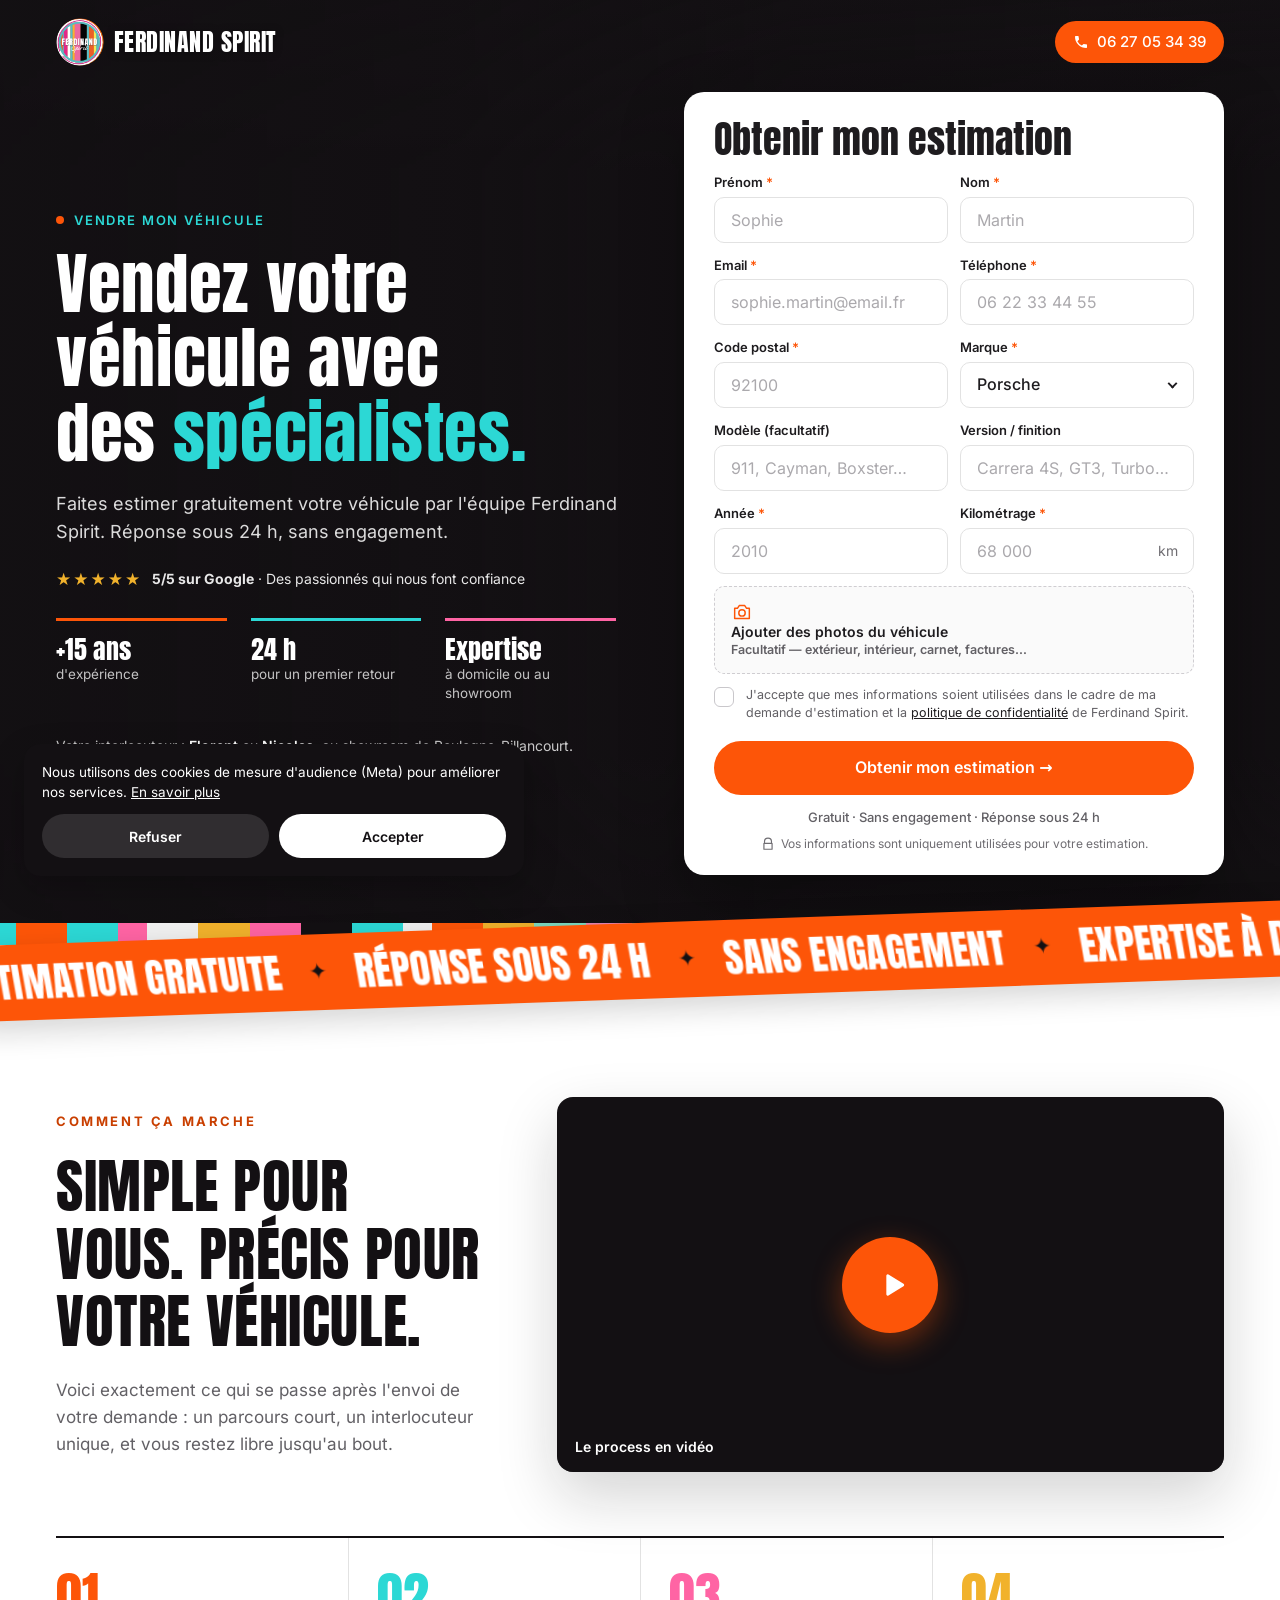
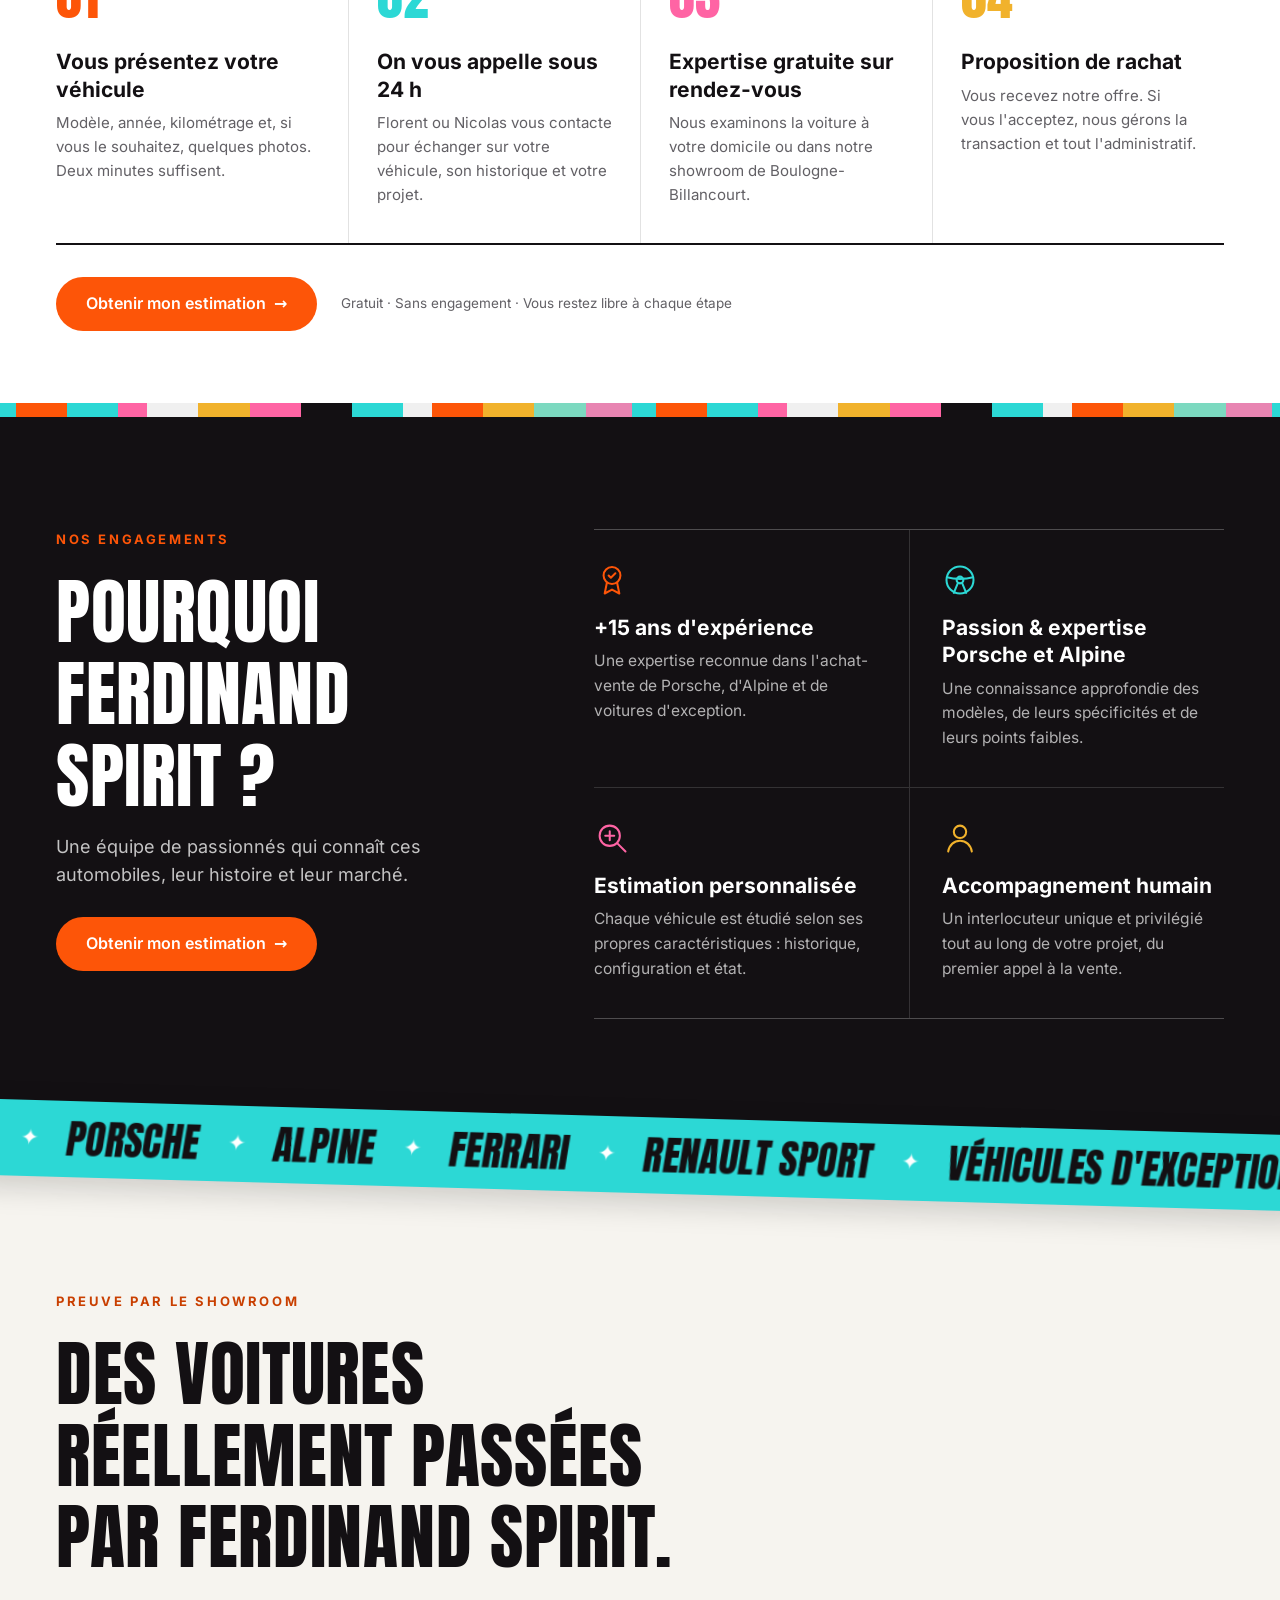
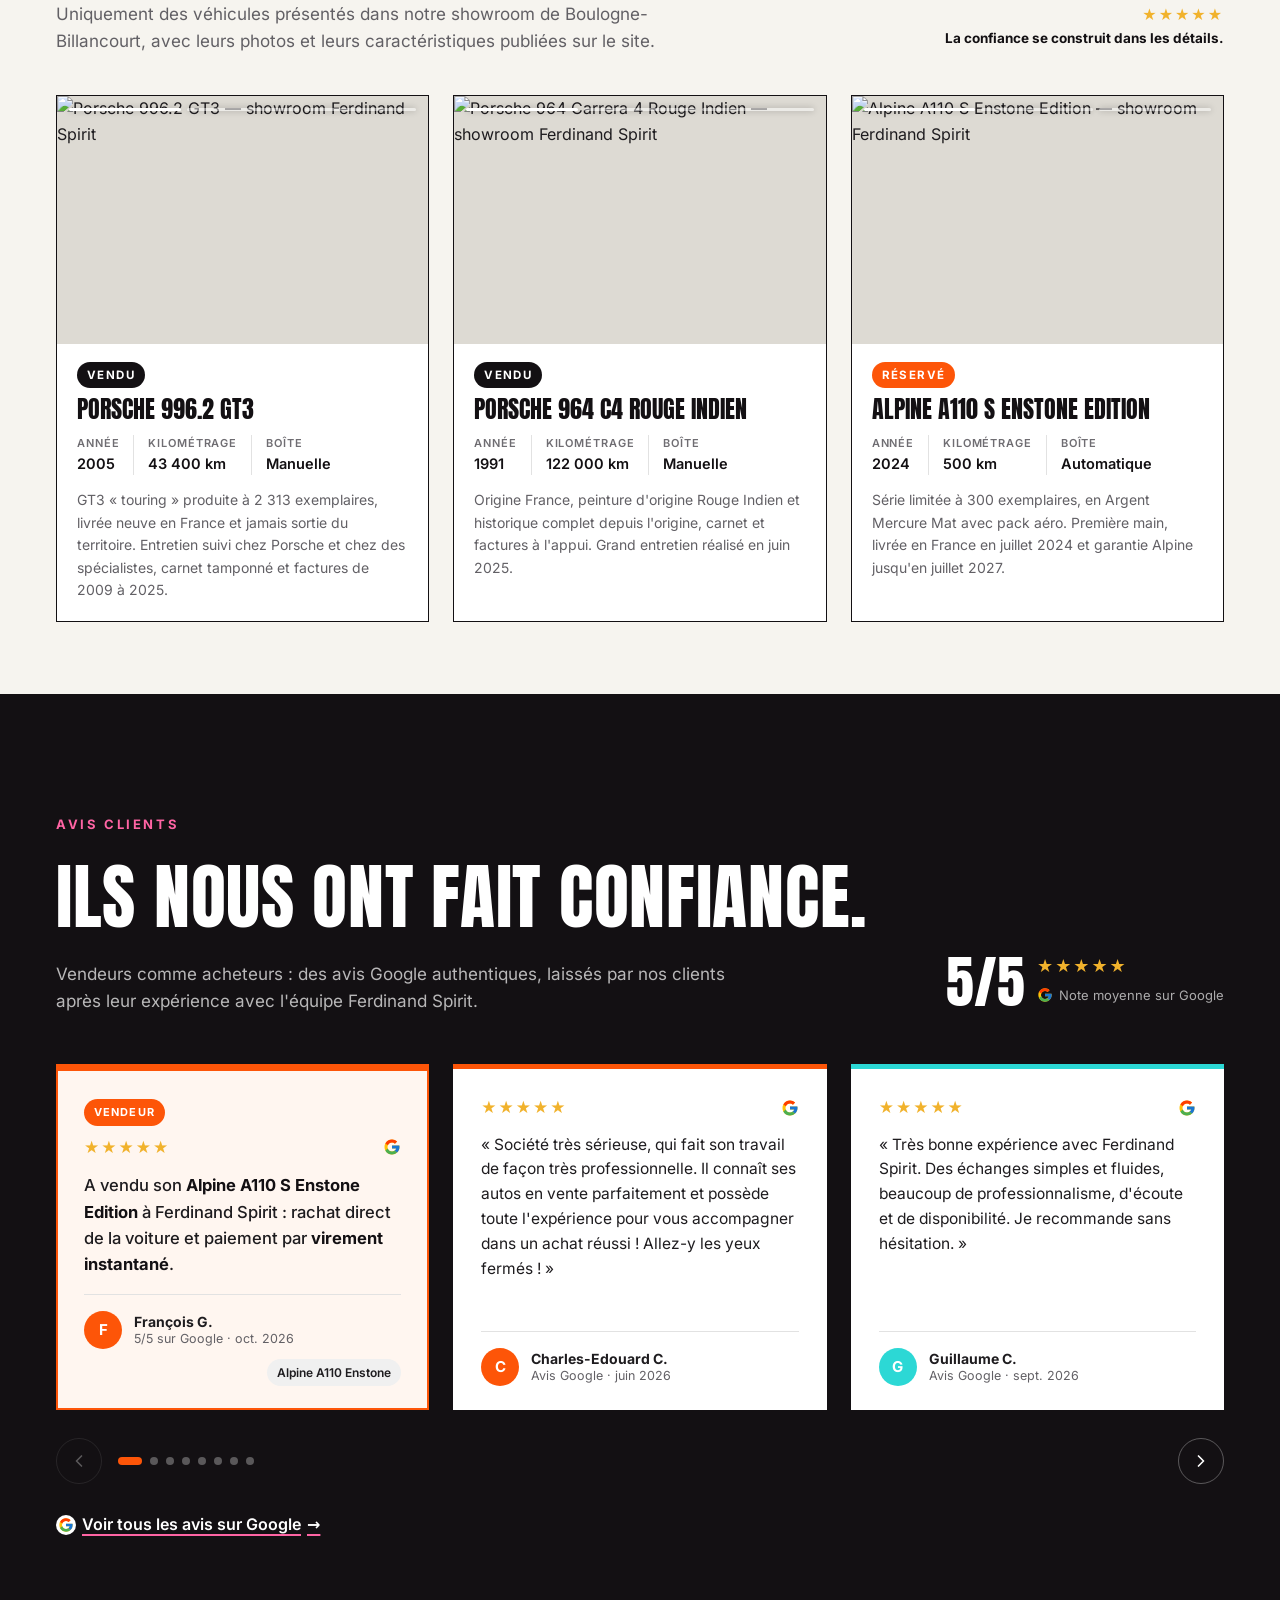
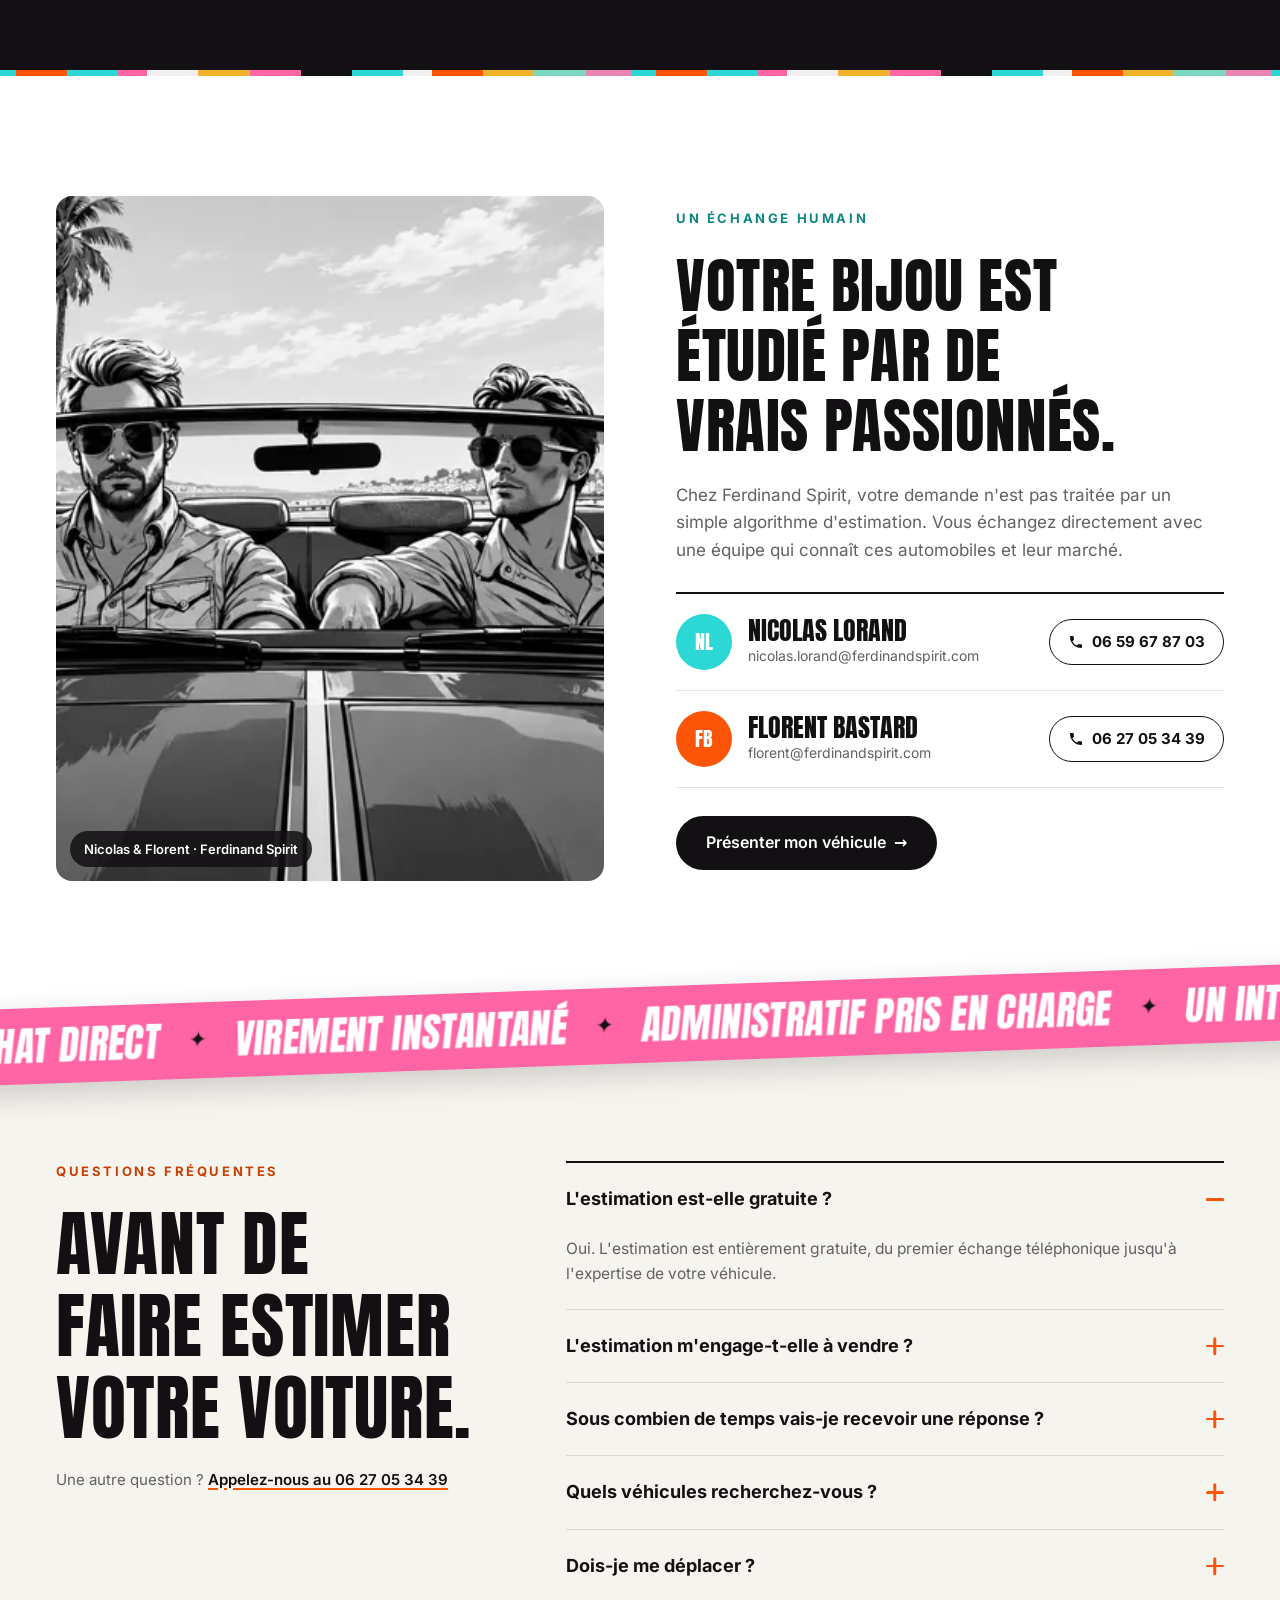
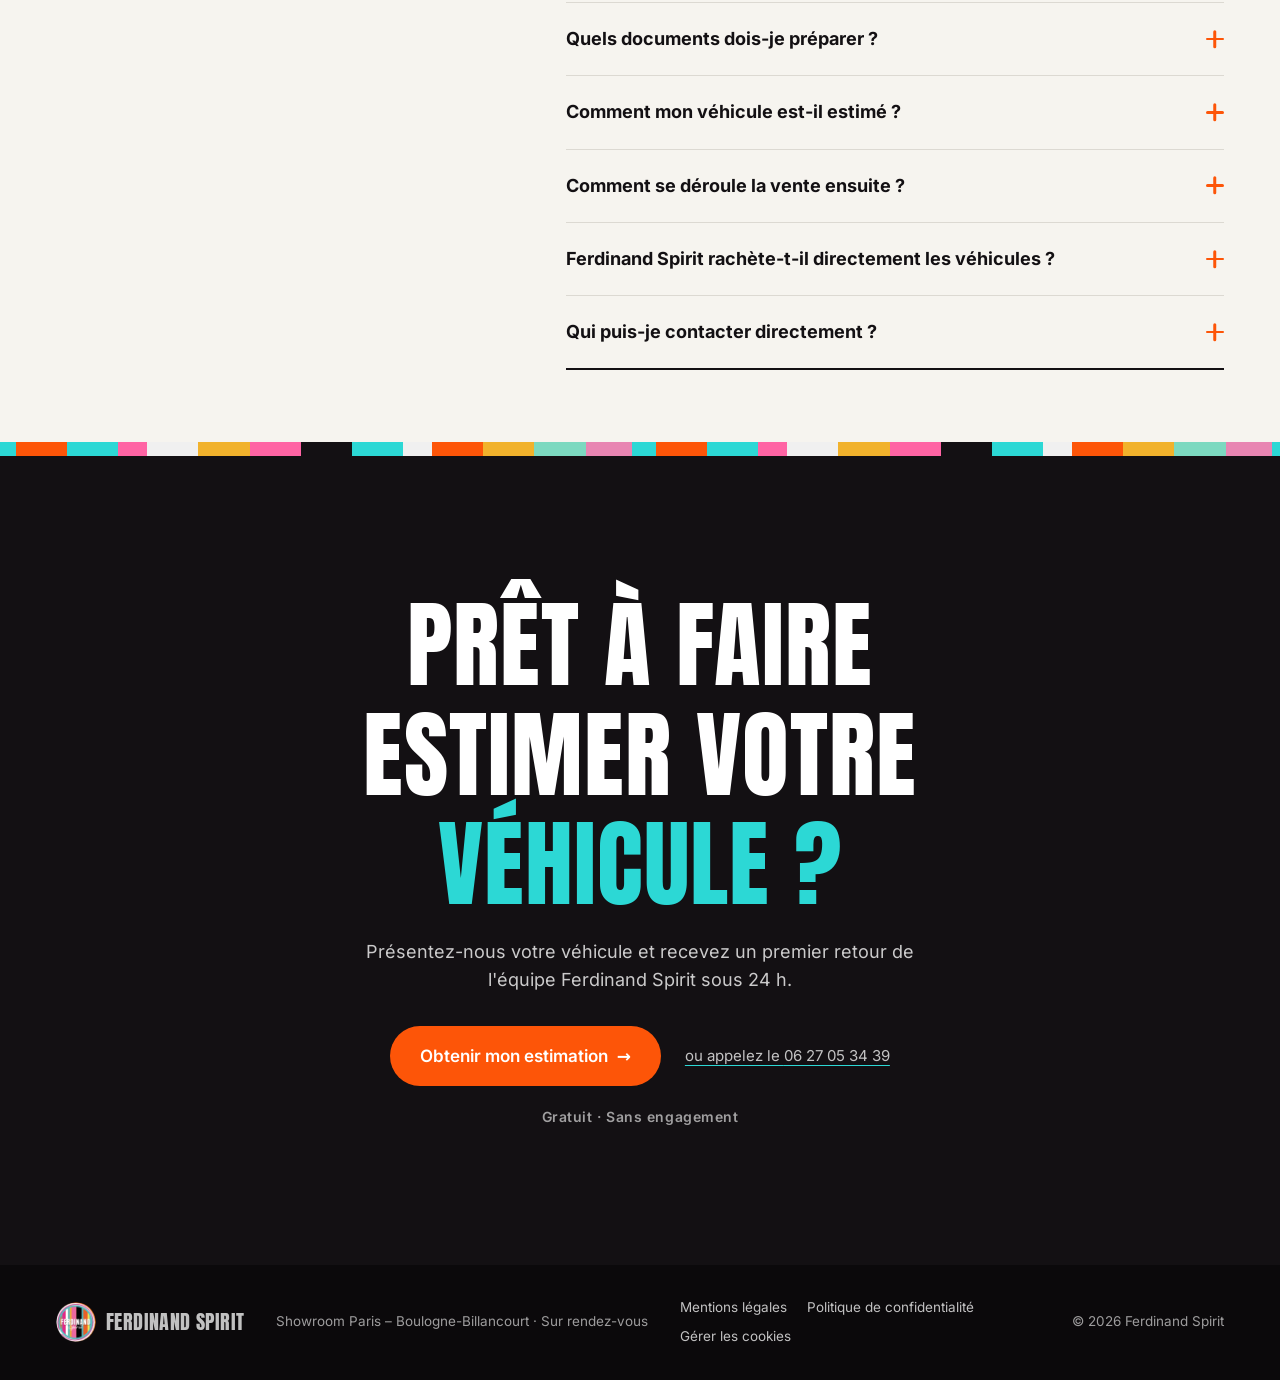
==== commit 64ce7079: "Replace the landing page process video and poster" ====
--- a/index.html
+++ b/index.html
@@ -213,9 +213,9 @@
           </div>
 
           <!-- Vidéo YouTube : chargée uniquement au clic (performance + RGPD) -->
-          <div class="video" data-video="0GsY-05BHuU">
+          <div class="video" data-video="m7adzolBkLA">
             <button type="button" class="video__btn" aria-label="Lire la vidéo : la vente de votre véhicule avec Ferdinand Spirit">
-              <img class="video__poster" src="https://i.ytimg.com/vi/0GsY-05BHuU/maxresdefault.jpg" alt="" width="1280" height="720" loading="lazy" decoding="async" onerror="if(!this.dataset.f){this.dataset.f=1;this.src='https://i.ytimg.com/vi/0GsY-05BHuU/hqdefault.jpg'}else{this.style.visibility='hidden'}">
+              <img class="video__poster" src="https://i.ytimg.com/vi/m7adzolBkLA/maxresdefault.jpg" alt="" width="1280" height="720" loading="lazy" decoding="async" onerror="if(!this.dataset.f){this.dataset.f=1;this.src='https://i.ytimg.com/vi/m7adzolBkLA/hqdefault.jpg'}else{this.style.visibility='hidden'}">
               <span class="video__play" aria-hidden="true"><svg viewBox="0 0 24 24" width="28" height="28"><path fill="currentColor" d="M8 5.5v13a1 1 0 0 0 1.5.86l10.6-6.5a1 1 0 0 0 0-1.72L9.5 4.64A1 1 0 0 0 8 5.5z"/></svg></span>
               <span class="video__label">Le process en vidéo</span>
             </button>
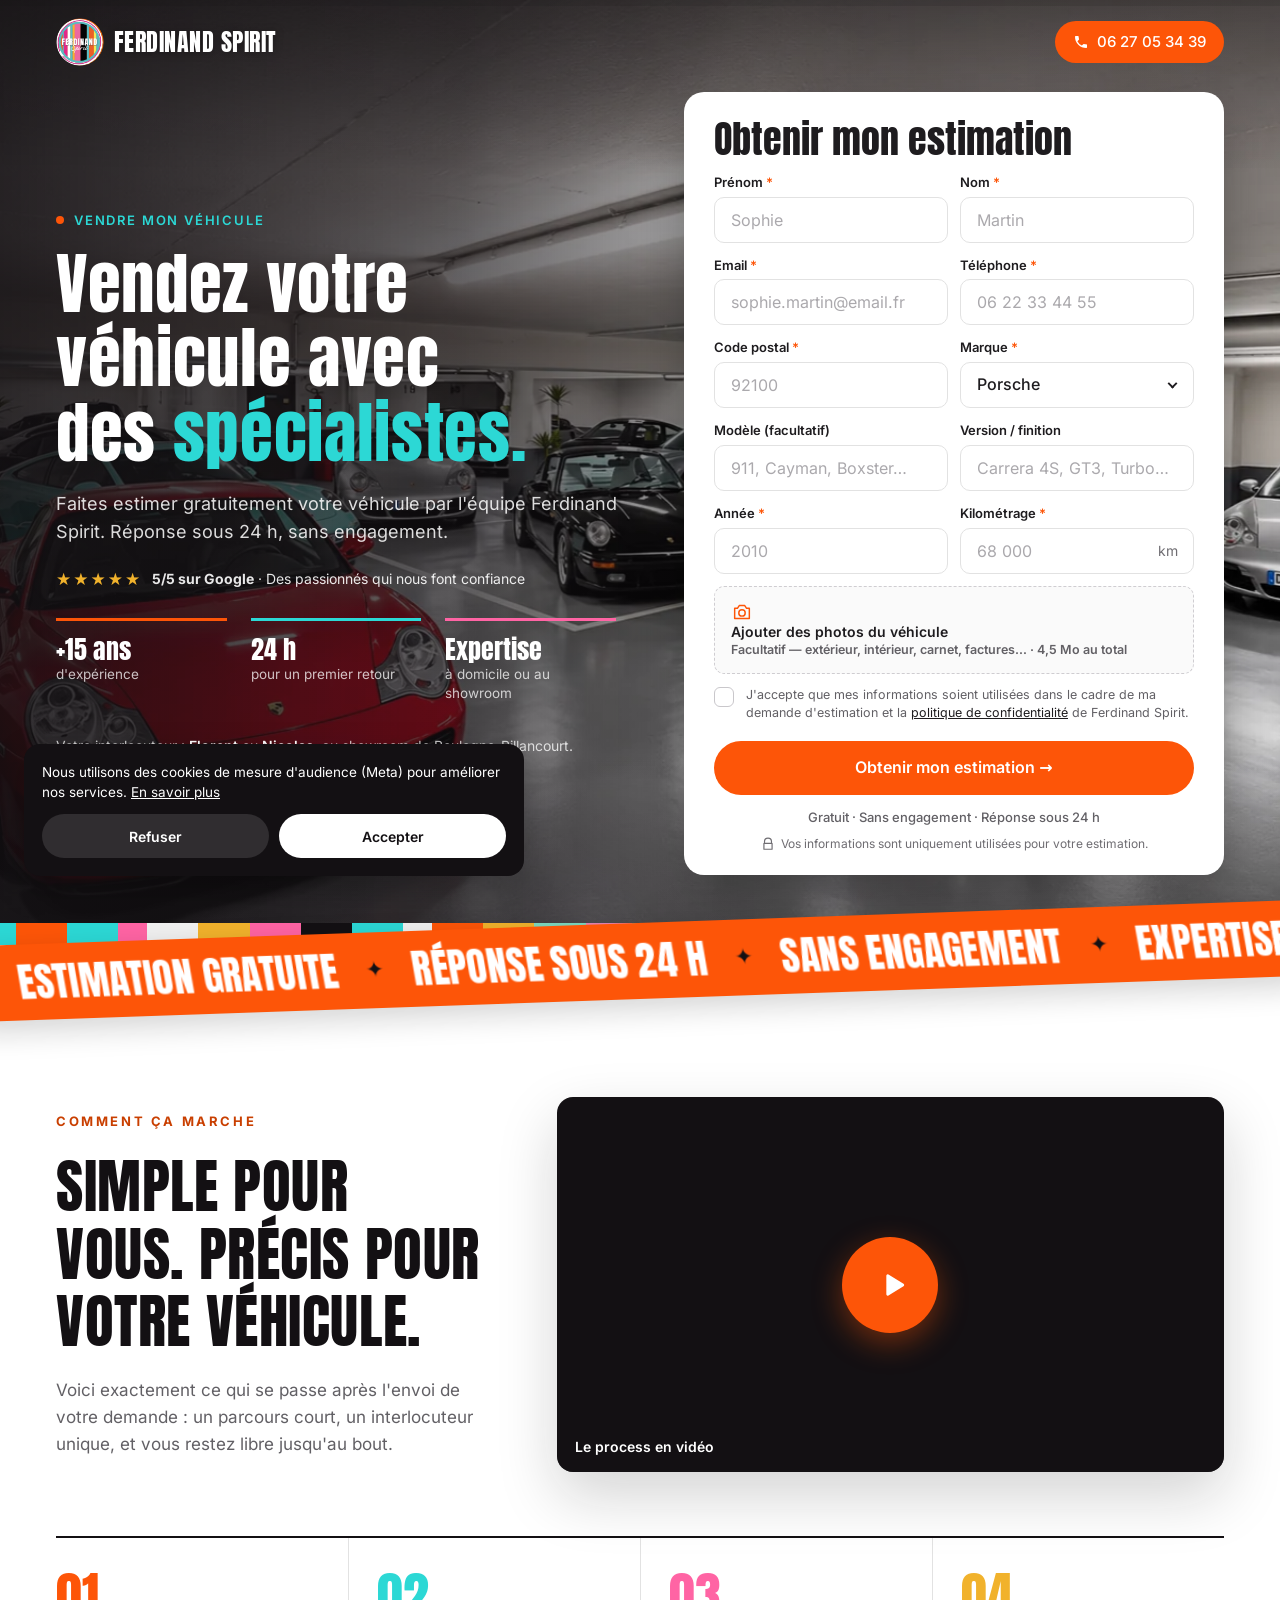
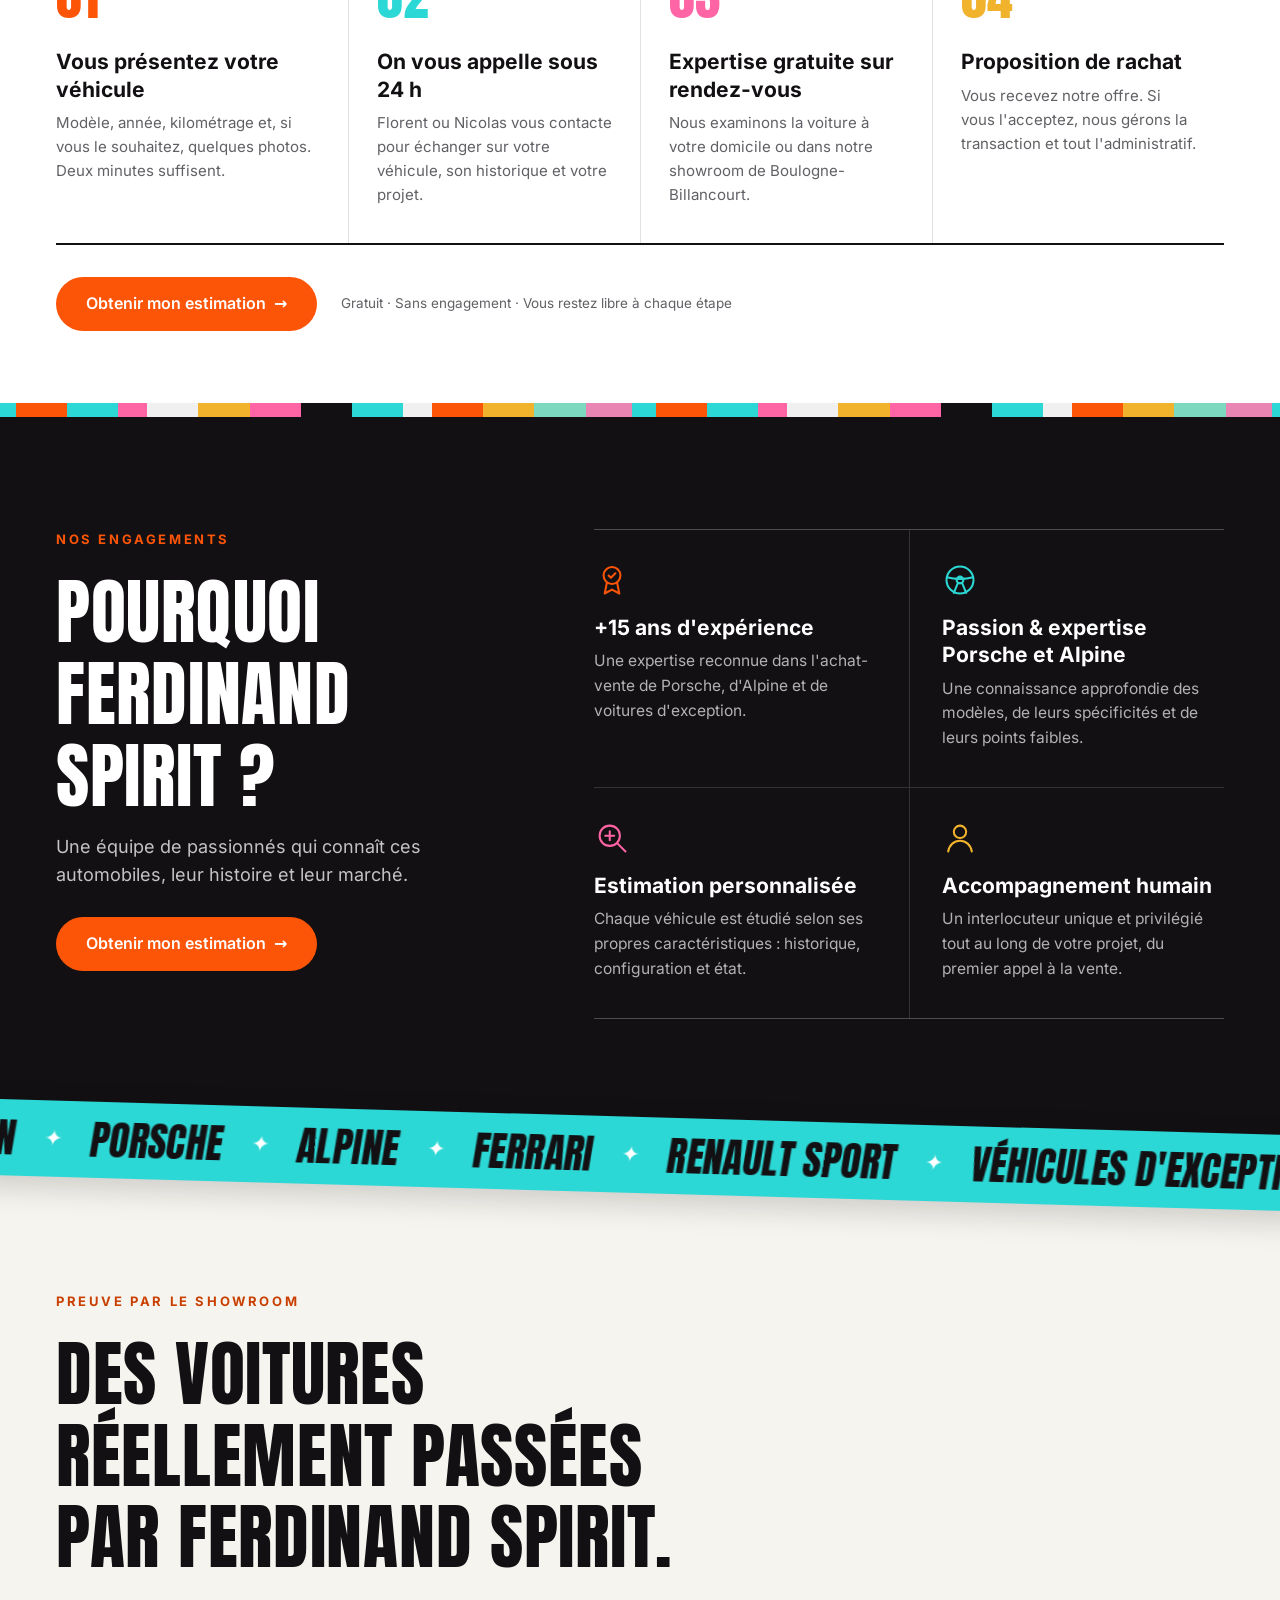
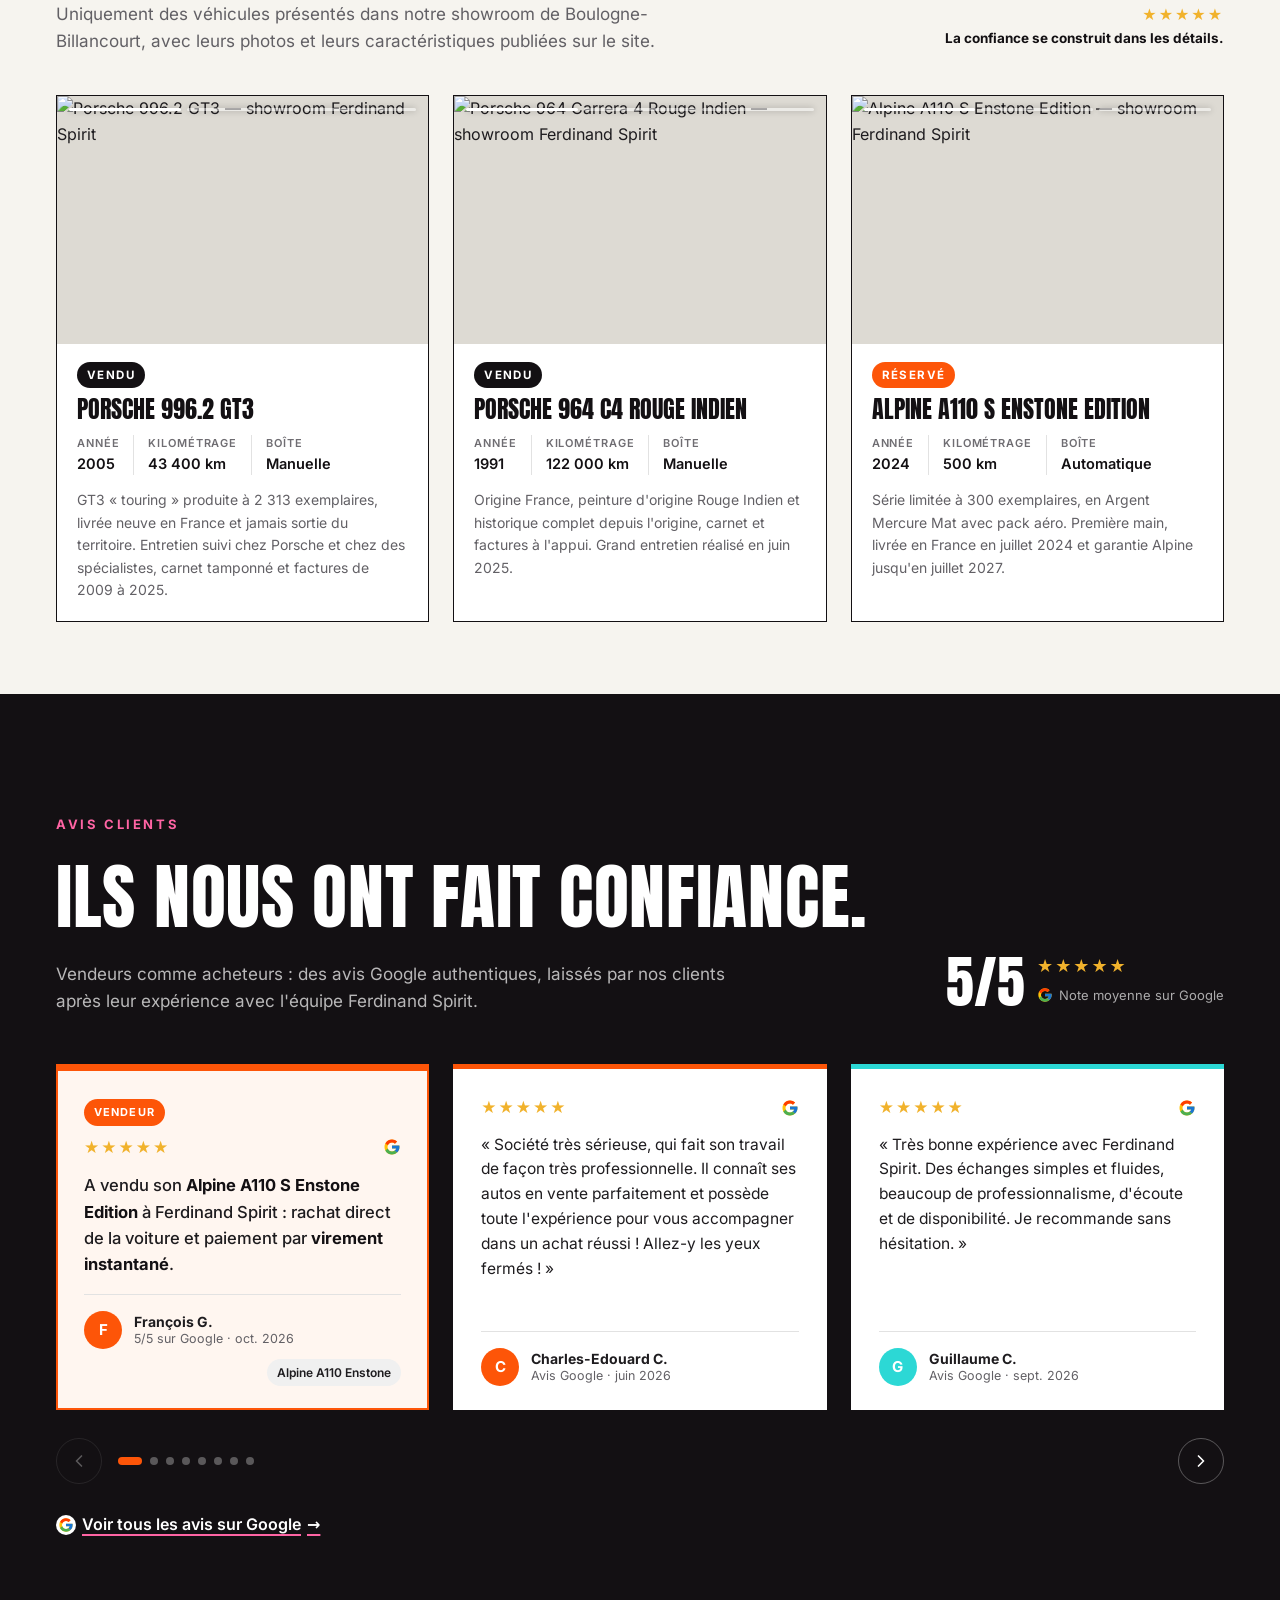
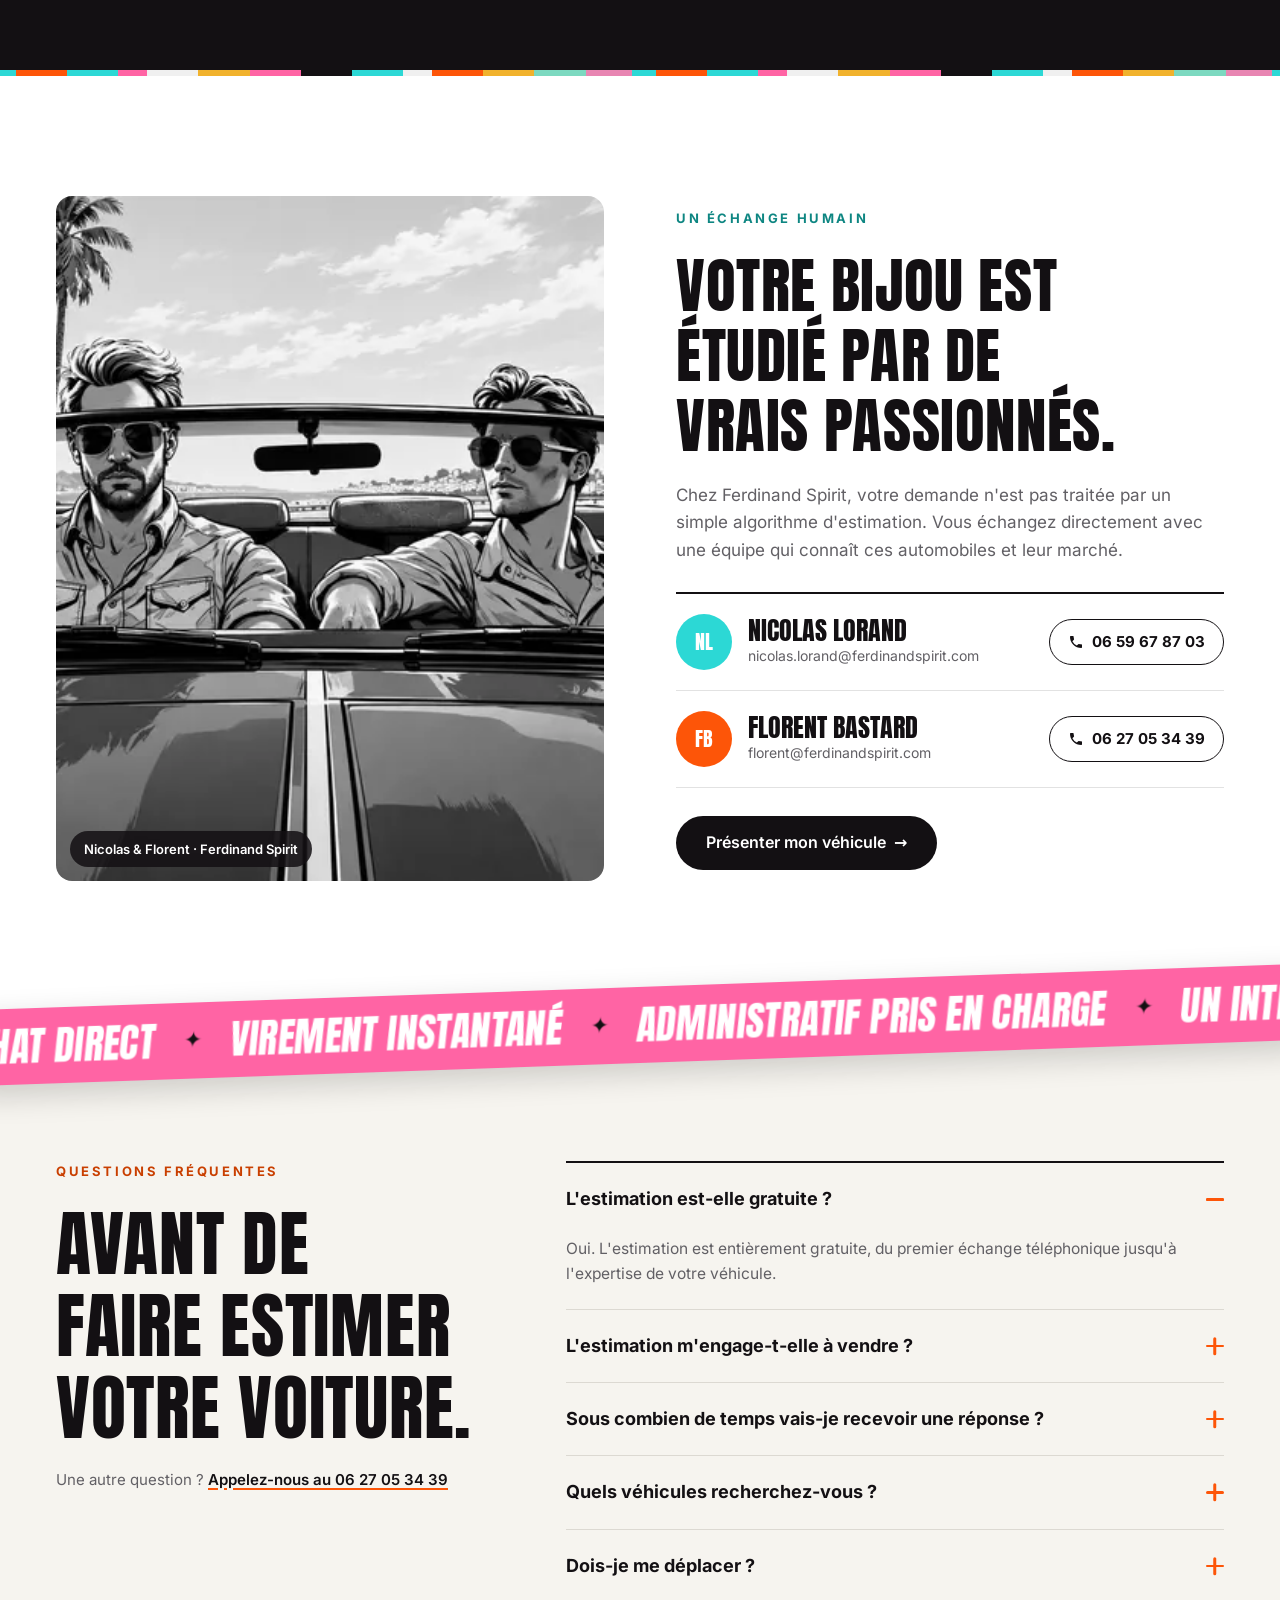
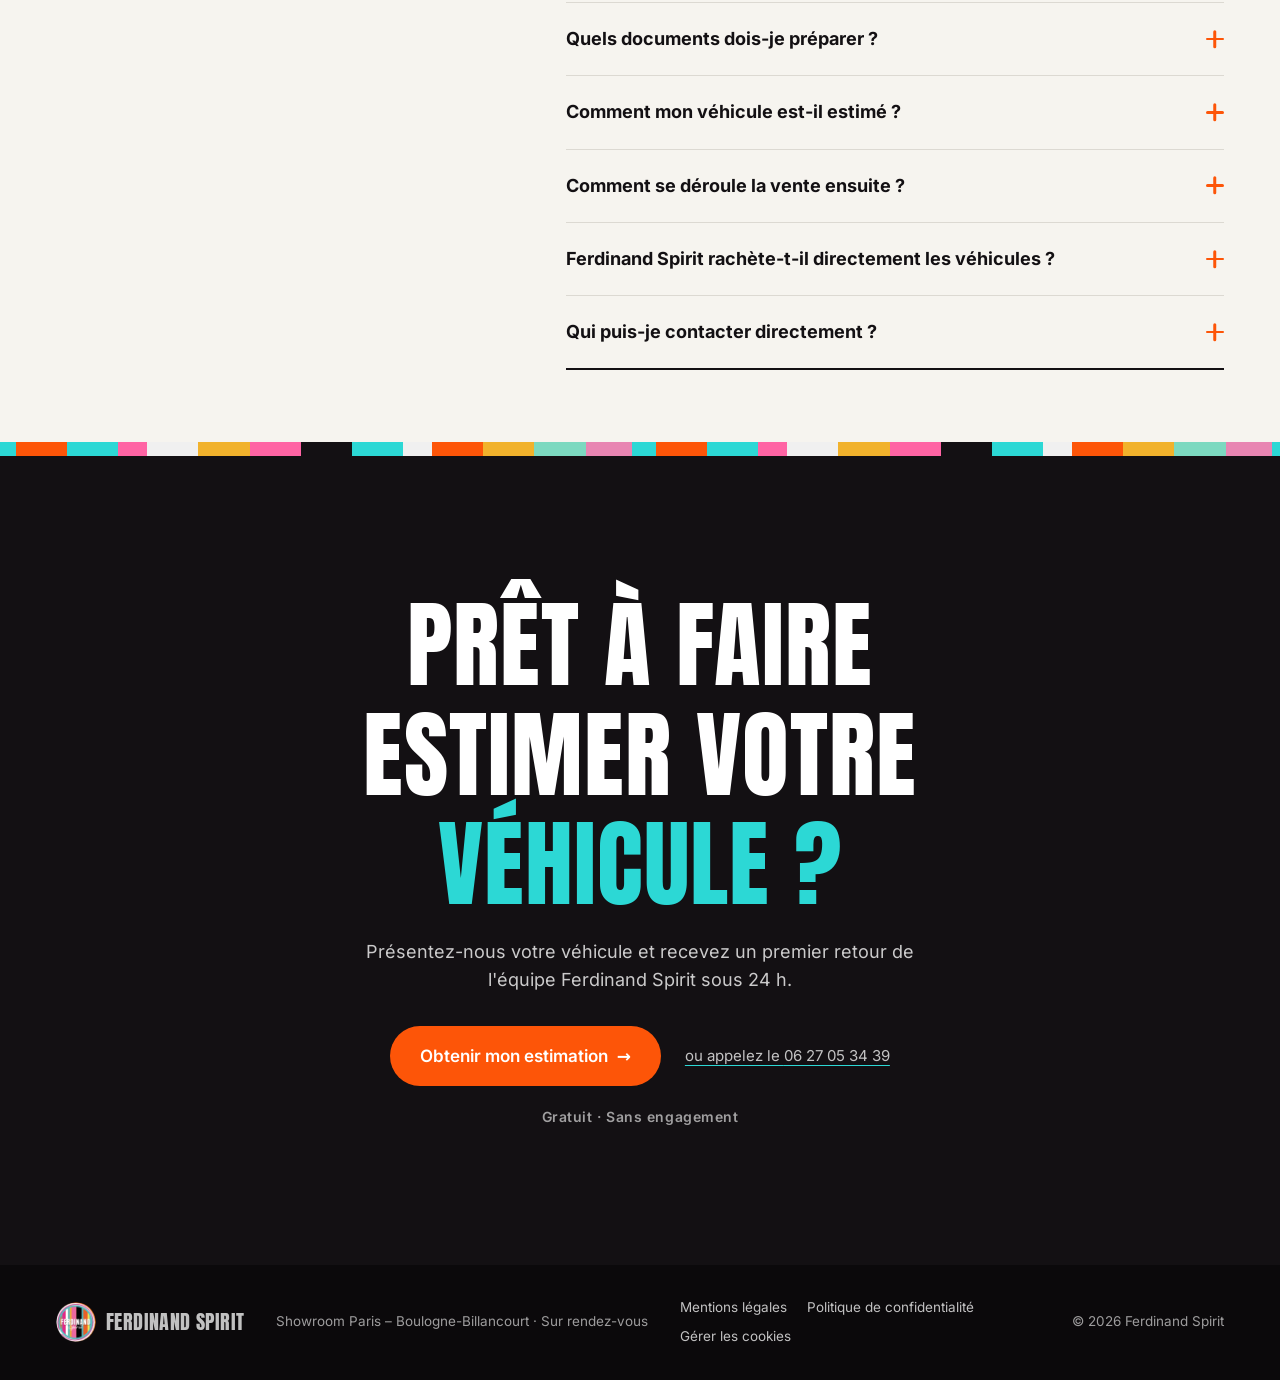
==== commit 2db9e24e: "Refresh the landing page photo upload script" ====
--- a/index.html
+++ b/index.html
@@ -25,7 +25,7 @@
 
   <script>document.documentElement.classList.add("js");</script>
   <script src="js/config.js?v=7"></script>
-  <script src="js/main.js?v=7" defer></script>
+  <script src="js/main.js?v=8" defer></script>
 </head>
 <body>
 
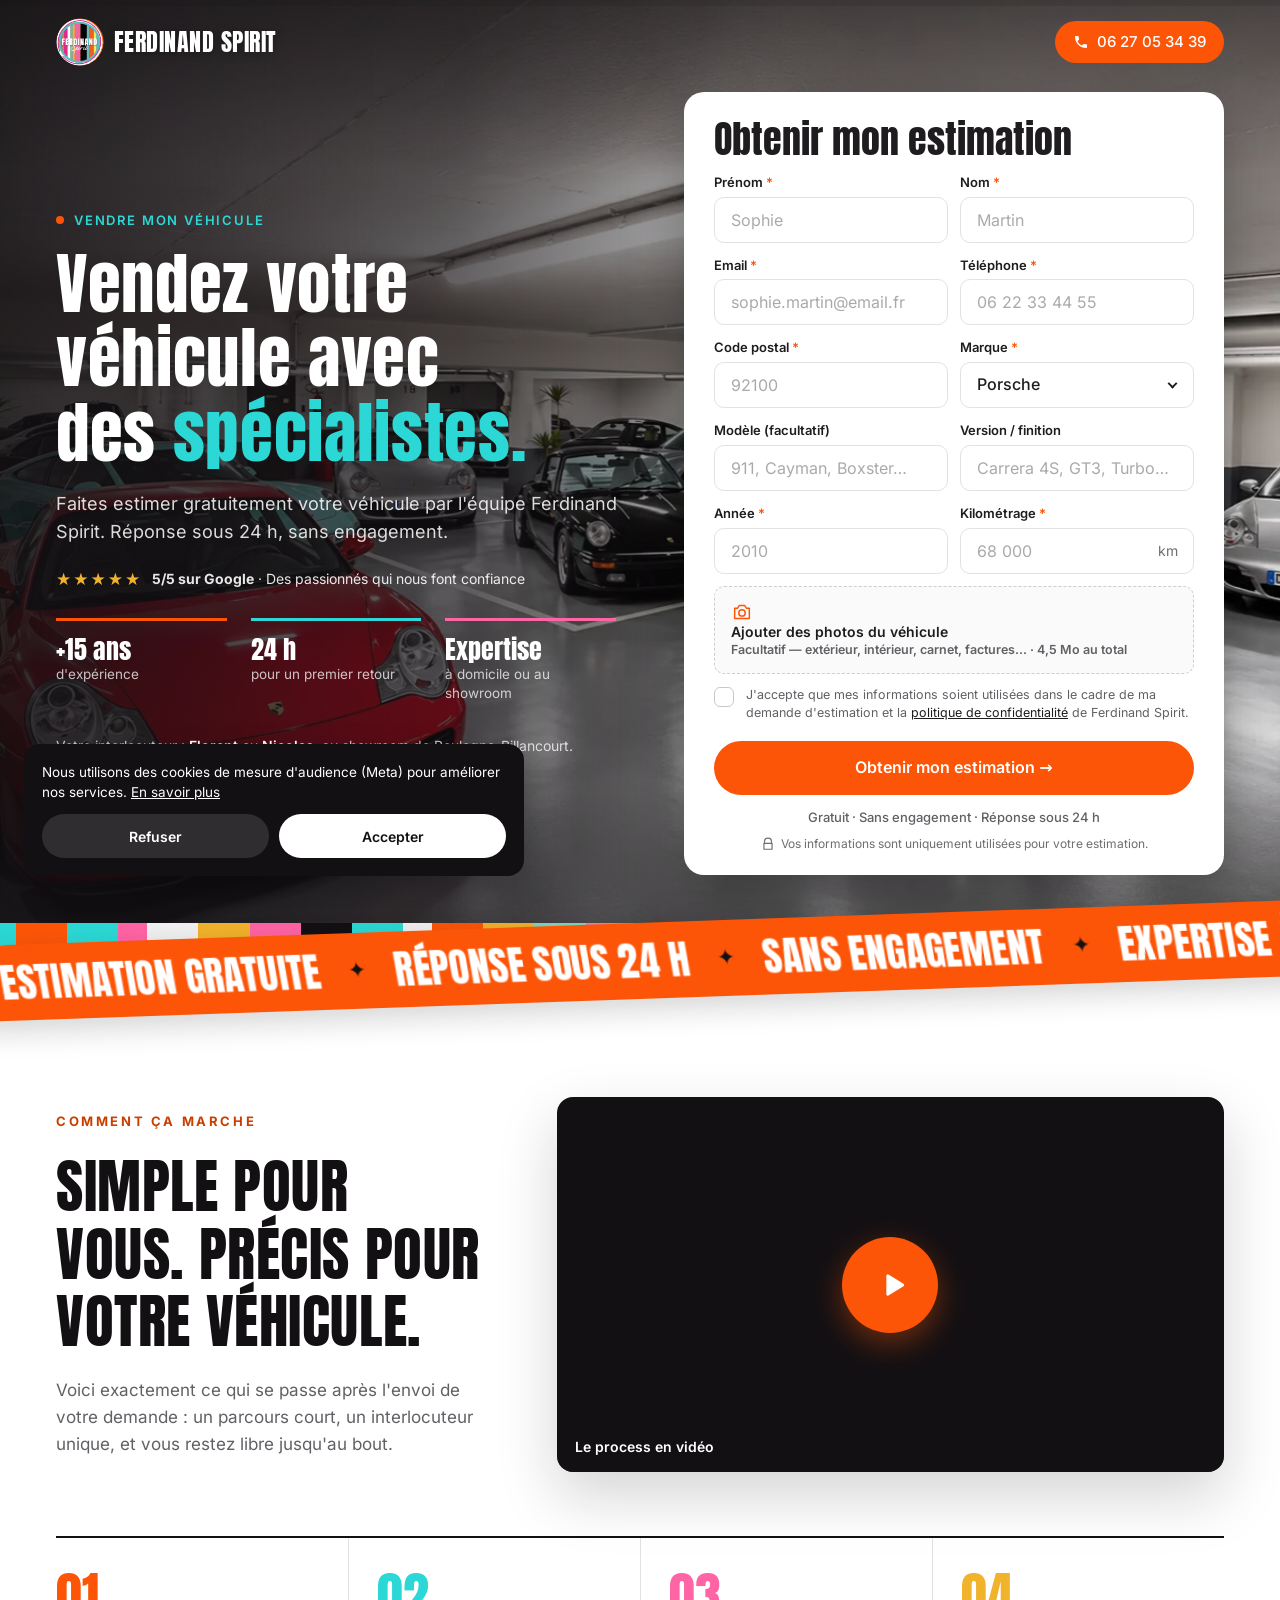
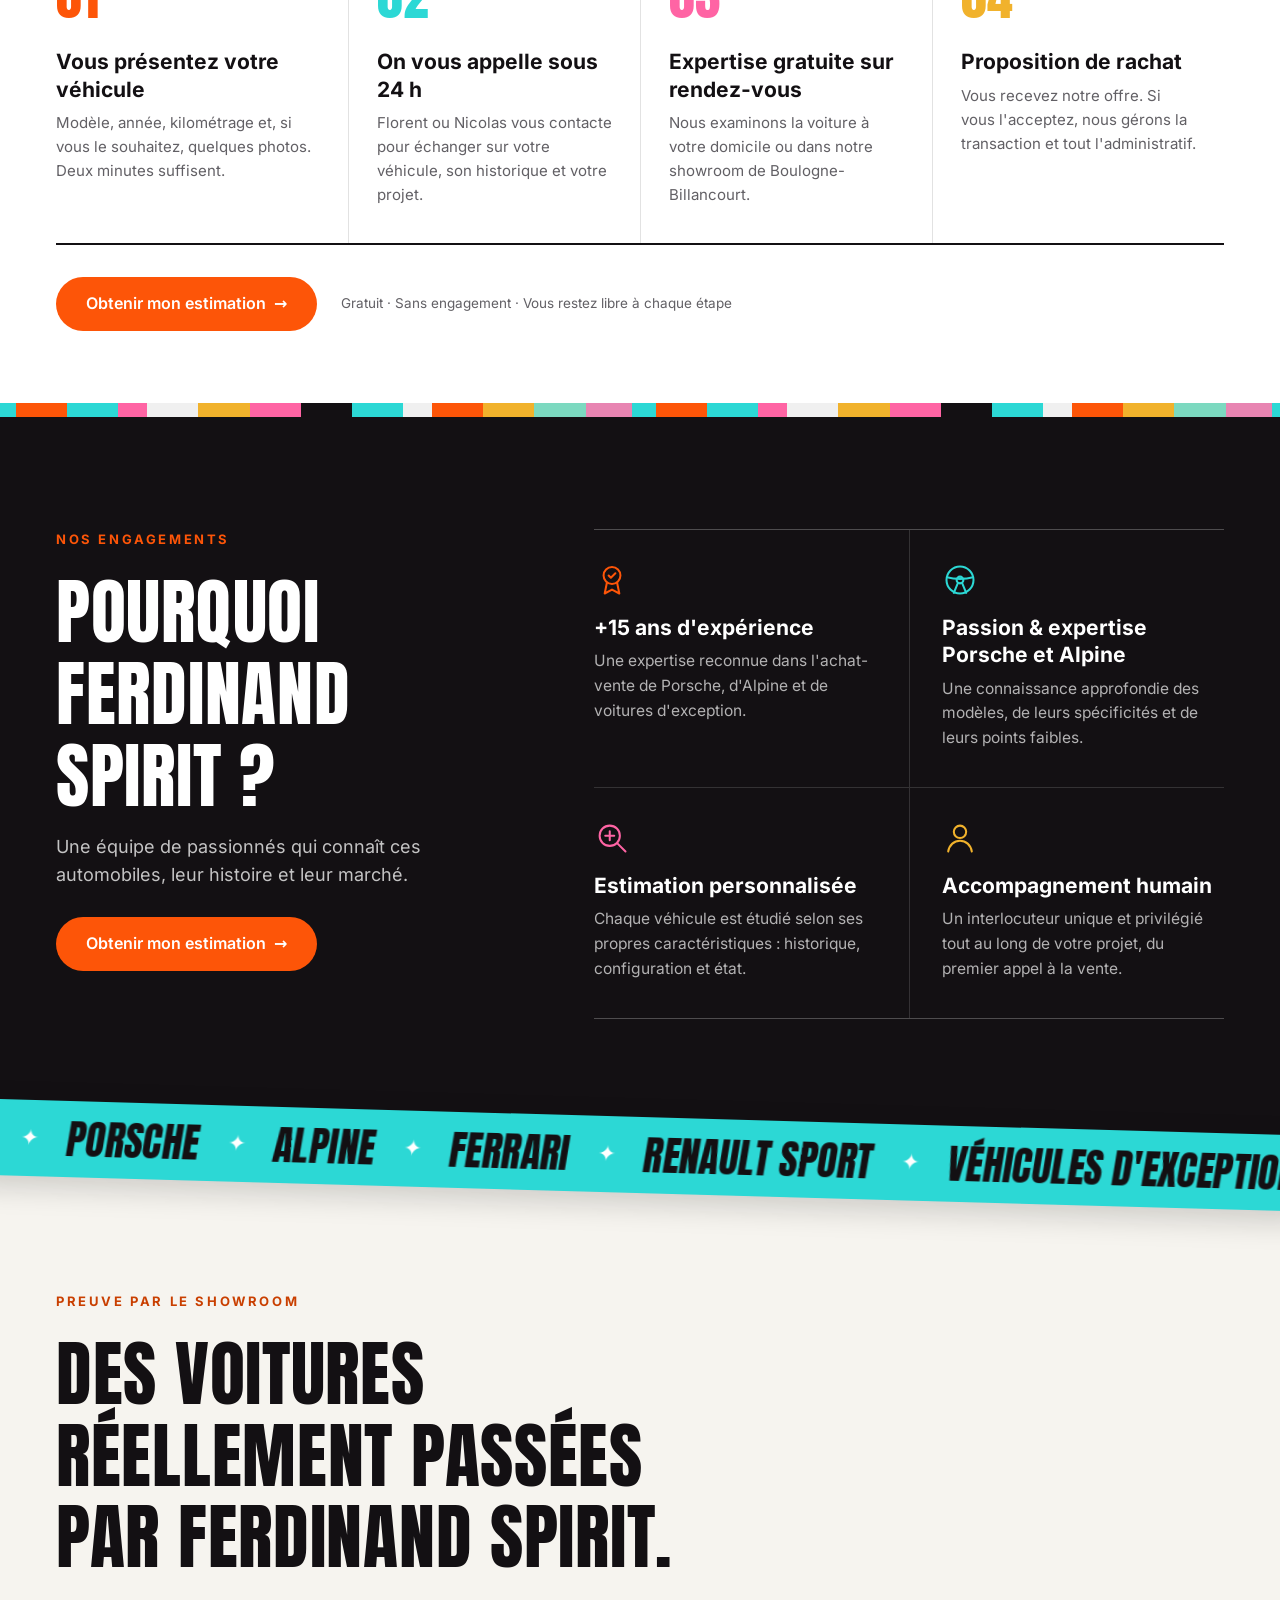
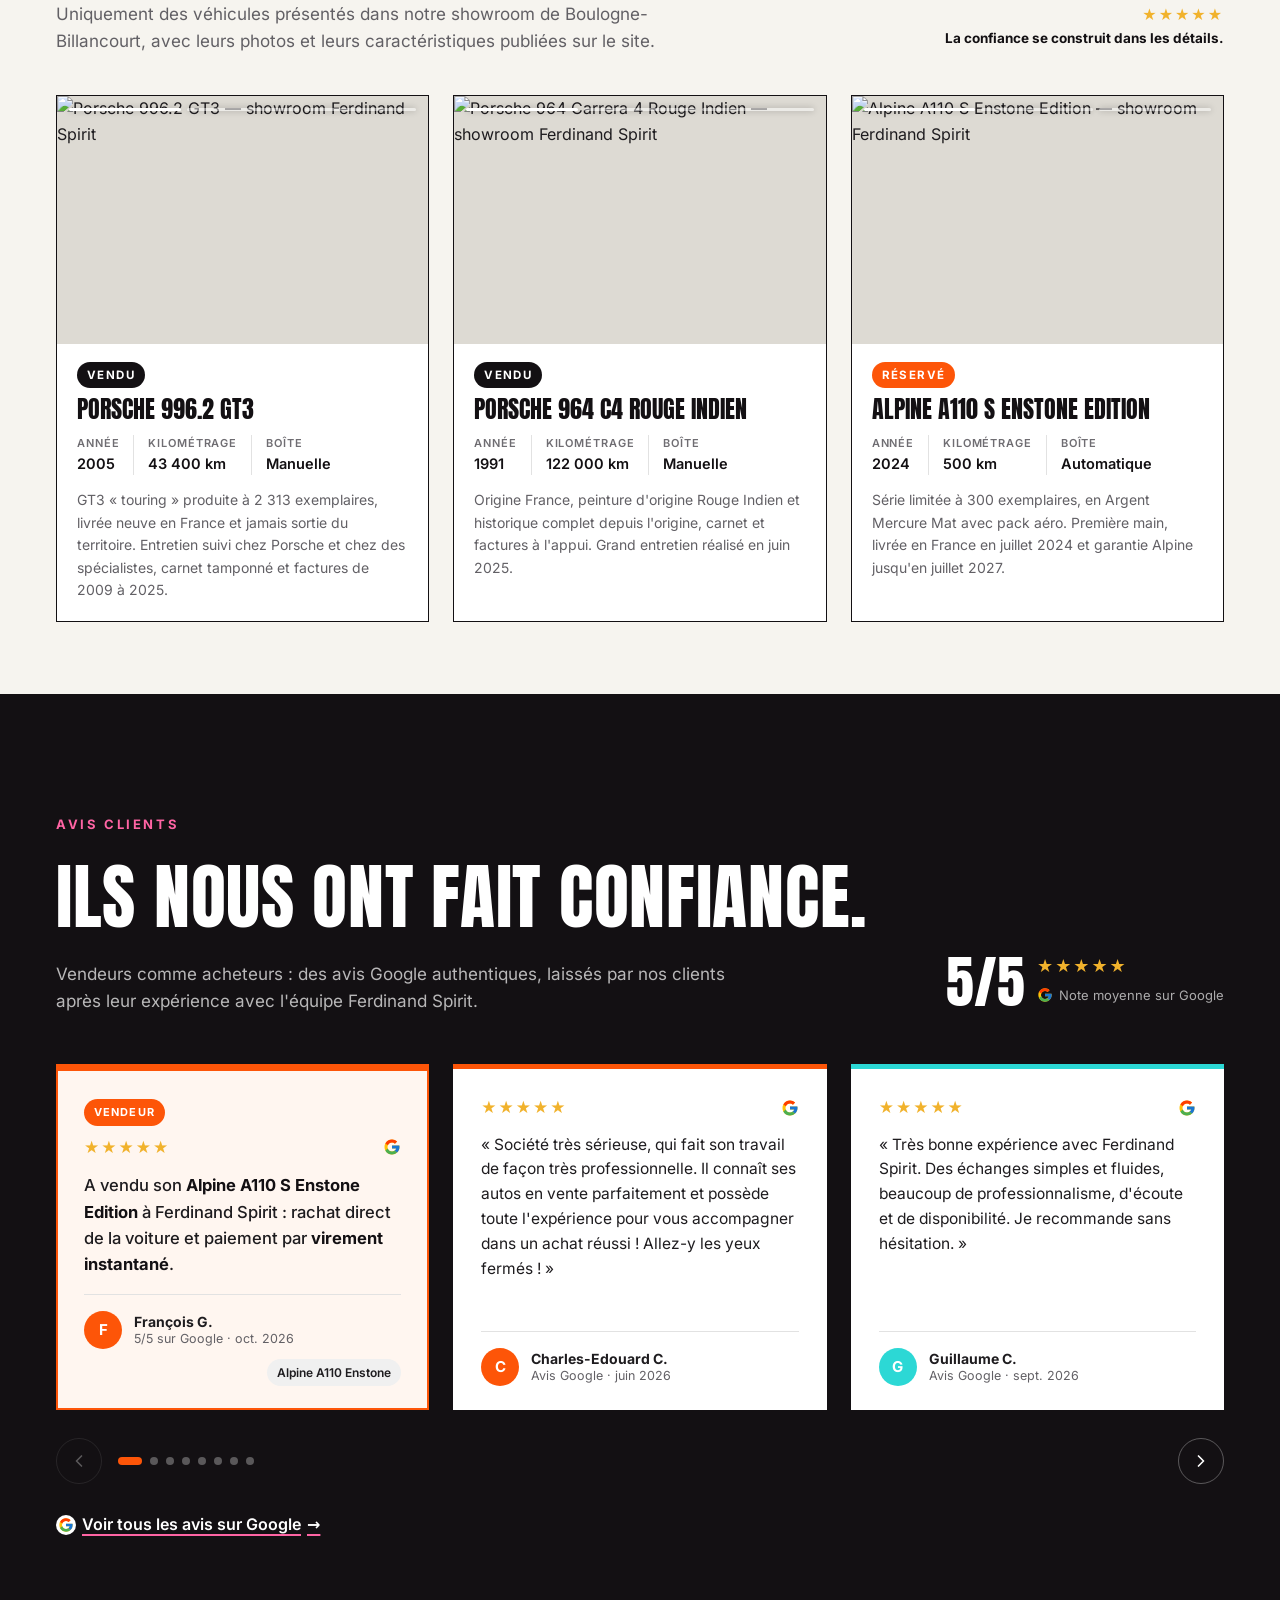
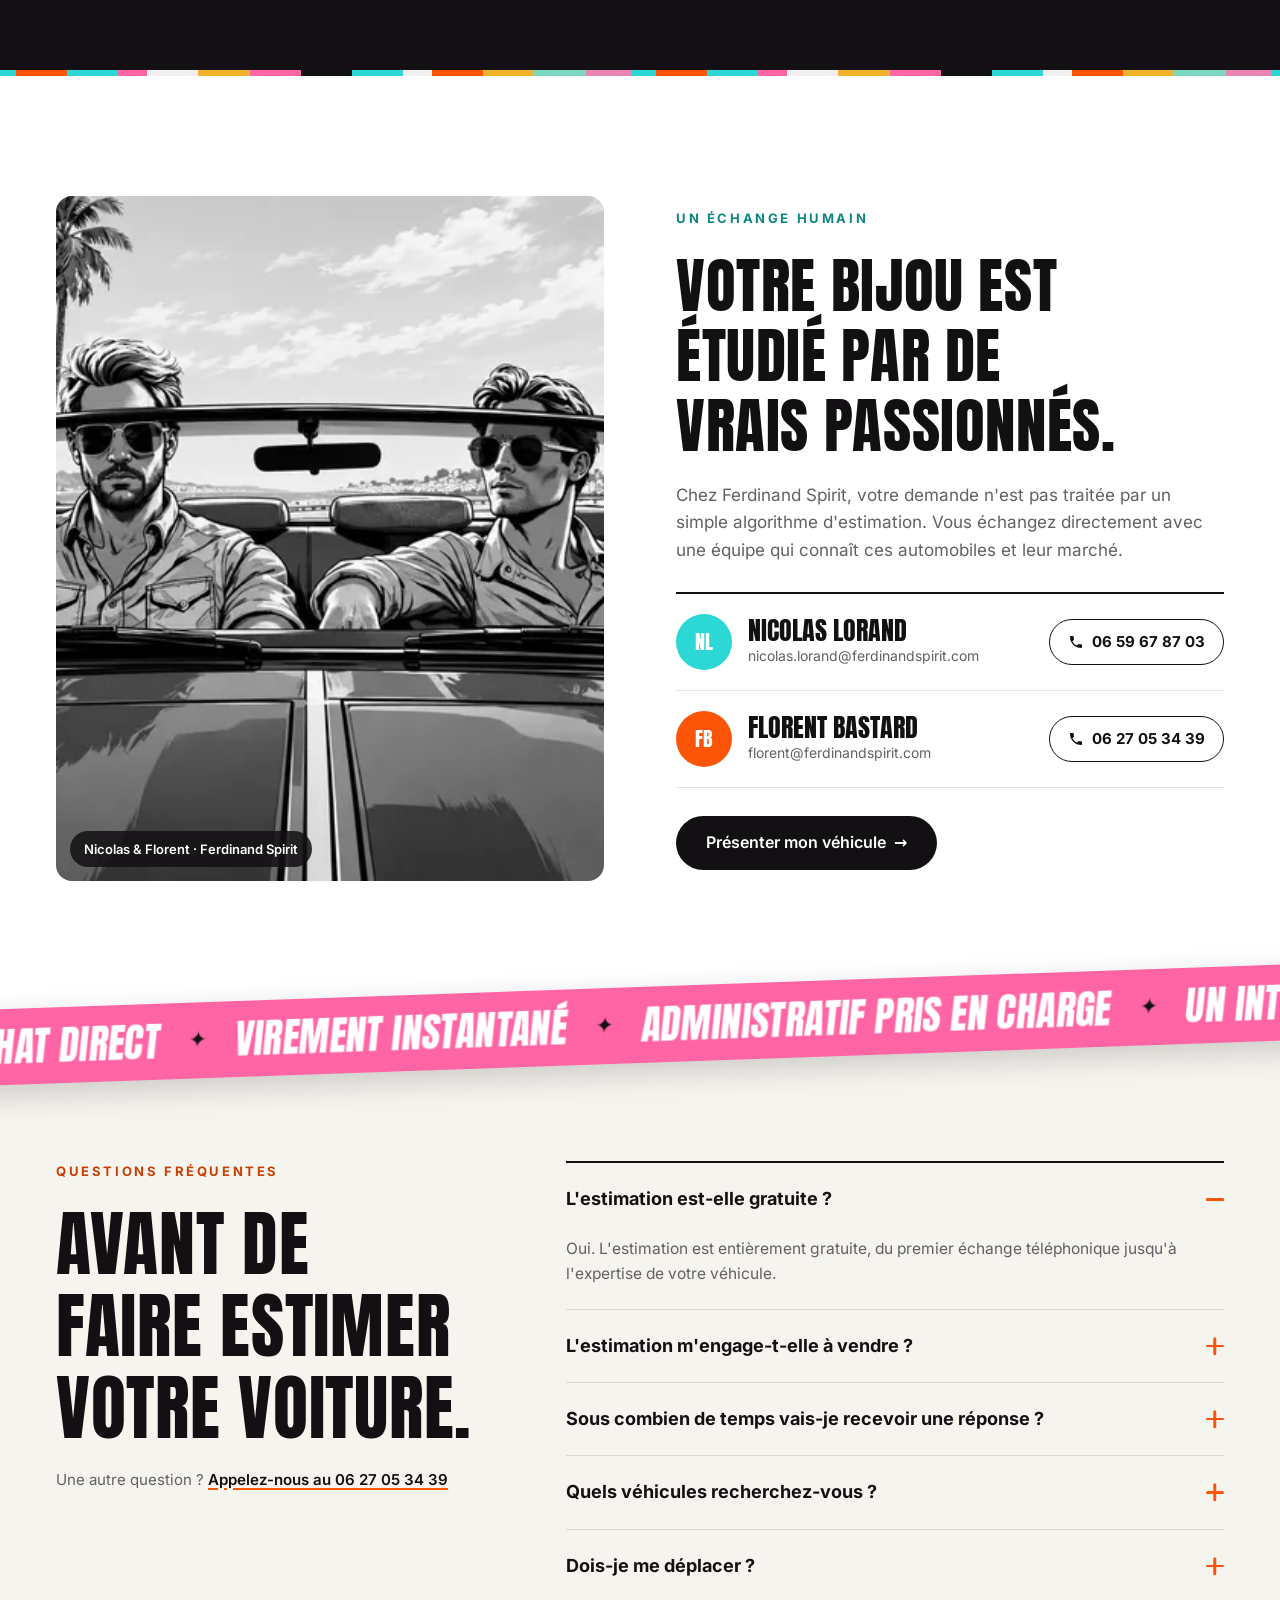
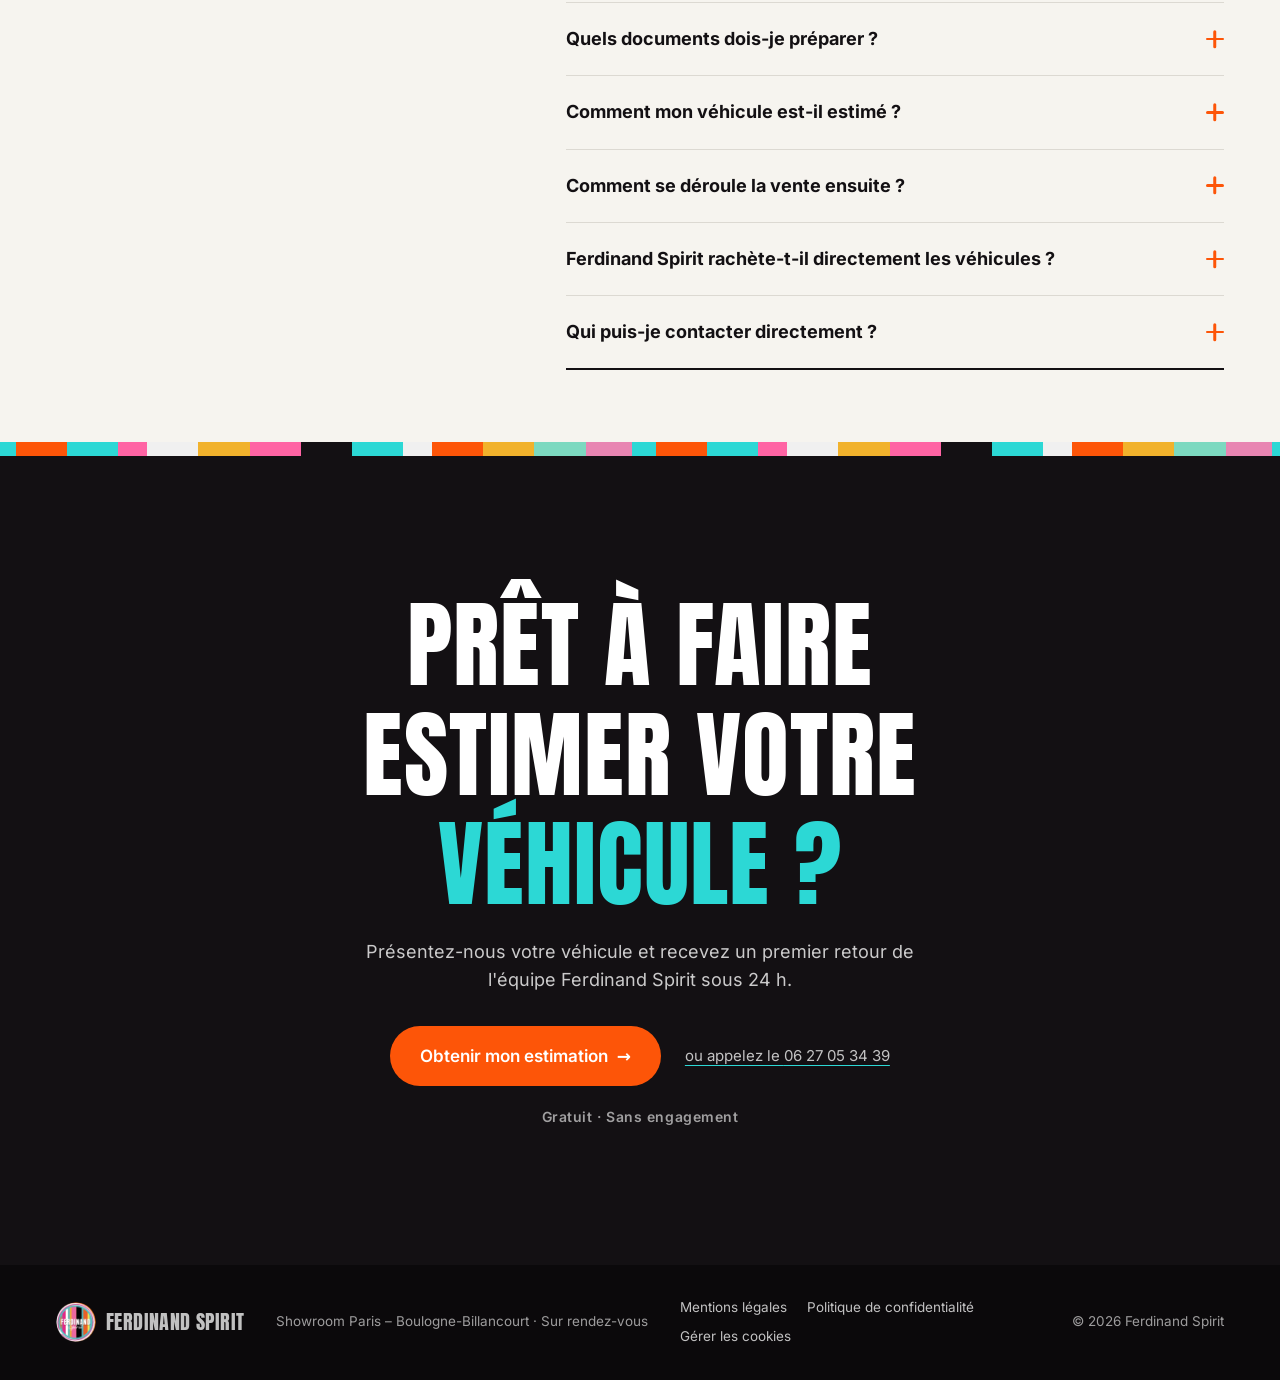
==== commit 301f57e1: "Optimize responsive hero loading and offscreen animations" ====
--- a/index.html
+++ b/index.html
@@ -17,15 +17,15 @@
   <!-- Polices auto-hébergées (RGPD + perf) -->
   <link rel="preload" href="assets/fonts/anton-latin-400.woff2" as="font" type="font/woff2" crossorigin>
   <link rel="preload" href="assets/fonts/inter-latin-400-normal.woff2" as="font" type="font/woff2" crossorigin>
-  <link rel="preload" as="image" href="assets/img/hero-showroom-m-753.webp" media="(max-width: 767px)" fetchpriority="high">
-  <link rel="preload" as="image" href="assets/img/hero-showroom-1672.webp" media="(min-width: 768px)" fetchpriority="high">
+  <link rel="preload" as="image" type="image/webp" imagesrcset="assets/img/hero-showroom-m-500.webp 500w, assets/img/hero-showroom-m-753.webp 753w" imagesizes="100vw" media="(max-width: 767px)" fetchpriority="high">
+  <link rel="preload" as="image" type="image/webp" imagesrcset="assets/img/hero-showroom-1200.webp 1200w, assets/img/hero-showroom-1672.webp 1672w" imagesizes="100vw" media="(min-width: 768px)" fetchpriority="high">
 
   <link rel="icon" type="image/png" href="assets/img/logo-badge.png">
   <link rel="stylesheet" href="css/style.css?v=7">
 
   <script>document.documentElement.classList.add("js");</script>
-  <script src="js/config.js?v=7"></script>
-  <script src="js/main.js?v=8" defer></script>
+  <script src="js/config.js?v=7" defer></script>
+  <script src="js/main.js?v=9" defer></script>
 </head>
 <body>
 
@@ -319,8 +319,8 @@
             <div class="car__link">
               <div class="car__media" data-gallery>
                 <img class="car__img is-active" src="https://ferdinandspirit.com/_next/image?url=%2Fapi%2Fmedia%2Ffile%2FIMG_6066.jpg&amp;w=828&amp;q=75" srcset="https://ferdinandspirit.com/_next/image?url=%2Fapi%2Fmedia%2Ffile%2FIMG_6066.jpg&amp;w=640&amp;q=75 640w, https://ferdinandspirit.com/_next/image?url=%2Fapi%2Fmedia%2Ffile%2FIMG_6066.jpg&amp;w=828&amp;q=75 828w, https://ferdinandspirit.com/_next/image?url=%2Fapi%2Fmedia%2Ffile%2FIMG_6066.jpg&amp;w=1080&amp;q=75 1080w" sizes="(min-width: 1024px) 400px, (min-width: 768px) 50vw, 100vw" alt="Porsche 996.2 GT3 — showroom Ferdinand Spirit" width="828" height="552" loading="lazy" decoding="async">
-                <img class="car__img" src="https://ferdinandspirit.com/_next/image?url=%2Fapi%2Fmedia%2Ffile%2FIMG_6070.JPG&amp;w=828&amp;q=75" srcset="https://ferdinandspirit.com/_next/image?url=%2Fapi%2Fmedia%2Ffile%2FIMG_6070.JPG&amp;w=640&amp;q=75 640w, https://ferdinandspirit.com/_next/image?url=%2Fapi%2Fmedia%2Ffile%2FIMG_6070.JPG&amp;w=828&amp;q=75 828w, https://ferdinandspirit.com/_next/image?url=%2Fapi%2Fmedia%2Ffile%2FIMG_6070.JPG&amp;w=1080&amp;q=75 1080w" sizes="(min-width: 1024px) 400px, (min-width: 768px) 50vw, 100vw" alt="" width="828" height="552" loading="lazy" decoding="async">
-                <img class="car__img" src="https://ferdinandspirit.com/_next/image?url=%2Fapi%2Fmedia%2Ffile%2FIMG_6073.jpg&amp;w=828&amp;q=75" srcset="https://ferdinandspirit.com/_next/image?url=%2Fapi%2Fmedia%2Ffile%2FIMG_6073.jpg&amp;w=640&amp;q=75 640w, https://ferdinandspirit.com/_next/image?url=%2Fapi%2Fmedia%2Ffile%2FIMG_6073.jpg&amp;w=828&amp;q=75 828w, https://ferdinandspirit.com/_next/image?url=%2Fapi%2Fmedia%2Ffile%2FIMG_6073.jpg&amp;w=1080&amp;q=75 1080w" sizes="(min-width: 1024px) 400px, (min-width: 768px) 50vw, 100vw" alt="" width="828" height="552" loading="lazy" decoding="async">
+                <img class="car__img" data-src="https://ferdinandspirit.com/_next/image?url=%2Fapi%2Fmedia%2Ffile%2FIMG_6070.JPG&amp;w=828&amp;q=75" data-srcset="https://ferdinandspirit.com/_next/image?url=%2Fapi%2Fmedia%2Ffile%2FIMG_6070.JPG&amp;w=640&amp;q=75 640w, https://ferdinandspirit.com/_next/image?url=%2Fapi%2Fmedia%2Ffile%2FIMG_6070.JPG&amp;w=828&amp;q=75 828w, https://ferdinandspirit.com/_next/image?url=%2Fapi%2Fmedia%2Ffile%2FIMG_6070.JPG&amp;w=1080&amp;q=75 1080w" sizes="(min-width: 1024px) 400px, (min-width: 768px) 50vw, 100vw" alt="" width="828" height="552" loading="lazy" decoding="async">
+                <img class="car__img" data-src="https://ferdinandspirit.com/_next/image?url=%2Fapi%2Fmedia%2Ffile%2FIMG_6073.jpg&amp;w=828&amp;q=75" data-srcset="https://ferdinandspirit.com/_next/image?url=%2Fapi%2Fmedia%2Ffile%2FIMG_6073.jpg&amp;w=640&amp;q=75 640w, https://ferdinandspirit.com/_next/image?url=%2Fapi%2Fmedia%2Ffile%2FIMG_6073.jpg&amp;w=828&amp;q=75 828w, https://ferdinandspirit.com/_next/image?url=%2Fapi%2Fmedia%2Ffile%2FIMG_6073.jpg&amp;w=1080&amp;q=75 1080w" sizes="(min-width: 1024px) 400px, (min-width: 768px) 50vw, 100vw" alt="" width="828" height="552" loading="lazy" decoding="async">
                 <span class="car__bars" aria-hidden="true"><i class="is-active"></i><i></i><i></i></span>
               </div>
               <div class="car__body">
@@ -339,8 +339,8 @@
             <div class="car__link">
               <div class="car__media" data-gallery>
                 <img class="car__img is-active" src="https://ferdinandspirit.com/_next/image?url=%2Fapi%2Fmedia%2Ffile%2FIMG_3289.jpg&amp;w=828&amp;q=75" srcset="https://ferdinandspirit.com/_next/image?url=%2Fapi%2Fmedia%2Ffile%2FIMG_3289.jpg&amp;w=640&amp;q=75 640w, https://ferdinandspirit.com/_next/image?url=%2Fapi%2Fmedia%2Ffile%2FIMG_3289.jpg&amp;w=828&amp;q=75 828w, https://ferdinandspirit.com/_next/image?url=%2Fapi%2Fmedia%2Ffile%2FIMG_3289.jpg&amp;w=1080&amp;q=75 1080w" sizes="(min-width: 1024px) 400px, (min-width: 768px) 50vw, 100vw" alt="Porsche 964 Carrera 4 Rouge Indien — showroom Ferdinand Spirit" width="828" height="552" loading="lazy" decoding="async">
-                <img class="car__img" src="https://ferdinandspirit.com/_next/image?url=%2Fapi%2Fmedia%2Ffile%2F8e6ac145-45c5-4d1d-a481-b5c2374f9a22.JPG&amp;w=828&amp;q=75" srcset="https://ferdinandspirit.com/_next/image?url=%2Fapi%2Fmedia%2Ffile%2F8e6ac145-45c5-4d1d-a481-b5c2374f9a22.JPG&amp;w=640&amp;q=75 640w, https://ferdinandspirit.com/_next/image?url=%2Fapi%2Fmedia%2Ffile%2F8e6ac145-45c5-4d1d-a481-b5c2374f9a22.JPG&amp;w=828&amp;q=75 828w, https://ferdinandspirit.com/_next/image?url=%2Fapi%2Fmedia%2Ffile%2F8e6ac145-45c5-4d1d-a481-b5c2374f9a22.JPG&amp;w=1080&amp;q=75 1080w" sizes="(min-width: 1024px) 400px, (min-width: 768px) 50vw, 100vw" alt="" width="828" height="552" loading="lazy" decoding="async">
-                <img class="car__img" src="https://ferdinandspirit.com/_next/image?url=%2Fapi%2Fmedia%2Ffile%2F62eddb25-1880-4f10-ba1c-7f7173e83a68.JPG&amp;w=828&amp;q=75" srcset="https://ferdinandspirit.com/_next/image?url=%2Fapi%2Fmedia%2Ffile%2F62eddb25-1880-4f10-ba1c-7f7173e83a68.JPG&amp;w=640&amp;q=75 640w, https://ferdinandspirit.com/_next/image?url=%2Fapi%2Fmedia%2Ffile%2F62eddb25-1880-4f10-ba1c-7f7173e83a68.JPG&amp;w=828&amp;q=75 828w, https://ferdinandspirit.com/_next/image?url=%2Fapi%2Fmedia%2Ffile%2F62eddb25-1880-4f10-ba1c-7f7173e83a68.JPG&amp;w=1080&amp;q=75 1080w" sizes="(min-width: 1024px) 400px, (min-width: 768px) 50vw, 100vw" alt="" width="828" height="552" loading="lazy" decoding="async">
+                <img class="car__img" data-src="https://ferdinandspirit.com/_next/image?url=%2Fapi%2Fmedia%2Ffile%2F8e6ac145-45c5-4d1d-a481-b5c2374f9a22.JPG&amp;w=828&amp;q=75" data-srcset="https://ferdinandspirit.com/_next/image?url=%2Fapi%2Fmedia%2Ffile%2F8e6ac145-45c5-4d1d-a481-b5c2374f9a22.JPG&amp;w=640&amp;q=75 640w, https://ferdinandspirit.com/_next/image?url=%2Fapi%2Fmedia%2Ffile%2F8e6ac145-45c5-4d1d-a481-b5c2374f9a22.JPG&amp;w=828&amp;q=75 828w, https://ferdinandspirit.com/_next/image?url=%2Fapi%2Fmedia%2Ffile%2F8e6ac145-45c5-4d1d-a481-b5c2374f9a22.JPG&amp;w=1080&amp;q=75 1080w" sizes="(min-width: 1024px) 400px, (min-width: 768px) 50vw, 100vw" alt="" width="828" height="552" loading="lazy" decoding="async">
+                <img class="car__img" data-src="https://ferdinandspirit.com/_next/image?url=%2Fapi%2Fmedia%2Ffile%2F62eddb25-1880-4f10-ba1c-7f7173e83a68.JPG&amp;w=828&amp;q=75" data-srcset="https://ferdinandspirit.com/_next/image?url=%2Fapi%2Fmedia%2Ffile%2F62eddb25-1880-4f10-ba1c-7f7173e83a68.JPG&amp;w=640&amp;q=75 640w, https://ferdinandspirit.com/_next/image?url=%2Fapi%2Fmedia%2Ffile%2F62eddb25-1880-4f10-ba1c-7f7173e83a68.JPG&amp;w=828&amp;q=75 828w, https://ferdinandspirit.com/_next/image?url=%2Fapi%2Fmedia%2Ffile%2F62eddb25-1880-4f10-ba1c-7f7173e83a68.JPG&amp;w=1080&amp;q=75 1080w" sizes="(min-width: 1024px) 400px, (min-width: 768px) 50vw, 100vw" alt="" width="828" height="552" loading="lazy" decoding="async">
                 <span class="car__bars" aria-hidden="true"><i class="is-active"></i><i></i><i></i></span>
               </div>
               <div class="car__body">
@@ -359,8 +359,8 @@
             <div class="car__link">
               <div class="car__media" data-gallery>
                 <img class="car__img is-active" src="https://ferdinandspirit.com/_next/image?url=%2Fapi%2Fmedia%2Ffile%2FIMG_6030.JPG&amp;w=828&amp;q=75" srcset="https://ferdinandspirit.com/_next/image?url=%2Fapi%2Fmedia%2Ffile%2FIMG_6030.JPG&amp;w=640&amp;q=75 640w, https://ferdinandspirit.com/_next/image?url=%2Fapi%2Fmedia%2Ffile%2FIMG_6030.JPG&amp;w=828&amp;q=75 828w, https://ferdinandspirit.com/_next/image?url=%2Fapi%2Fmedia%2Ffile%2FIMG_6030.JPG&amp;w=1080&amp;q=75 1080w" sizes="(min-width: 1024px) 400px, (min-width: 768px) 50vw, 100vw" alt="Alpine A110 S Enstone Edition — showroom Ferdinand Spirit" width="828" height="552" loading="lazy" decoding="async">
-                <img class="car__img" src="https://ferdinandspirit.com/_next/image?url=%2Fapi%2Fmedia%2Ffile%2FIMG_6032.jpg&amp;w=828&amp;q=75" srcset="https://ferdinandspirit.com/_next/image?url=%2Fapi%2Fmedia%2Ffile%2FIMG_6032.jpg&amp;w=640&amp;q=75 640w, https://ferdinandspirit.com/_next/image?url=%2Fapi%2Fmedia%2Ffile%2FIMG_6032.jpg&amp;w=828&amp;q=75 828w, https://ferdinandspirit.com/_next/image?url=%2Fapi%2Fmedia%2Ffile%2FIMG_6032.jpg&amp;w=1080&amp;q=75 1080w" sizes="(min-width: 1024px) 400px, (min-width: 768px) 50vw, 100vw" alt="" width="828" height="552" loading="lazy" decoding="async">
-                <img class="car__img" src="https://ferdinandspirit.com/_next/image?url=%2Fapi%2Fmedia%2Ffile%2FIMG_6033.JPG&amp;w=828&amp;q=75" srcset="https://ferdinandspirit.com/_next/image?url=%2Fapi%2Fmedia%2Ffile%2FIMG_6033.JPG&amp;w=640&amp;q=75 640w, https://ferdinandspirit.com/_next/image?url=%2Fapi%2Fmedia%2Ffile%2FIMG_6033.JPG&amp;w=828&amp;q=75 828w, https://ferdinandspirit.com/_next/image?url=%2Fapi%2Fmedia%2Ffile%2FIMG_6033.JPG&amp;w=1080&amp;q=75 1080w" sizes="(min-width: 1024px) 400px, (min-width: 768px) 50vw, 100vw" alt="" width="828" height="552" loading="lazy" decoding="async">
+                <img class="car__img" data-src="https://ferdinandspirit.com/_next/image?url=%2Fapi%2Fmedia%2Ffile%2FIMG_6032.jpg&amp;w=828&amp;q=75" data-srcset="https://ferdinandspirit.com/_next/image?url=%2Fapi%2Fmedia%2Ffile%2FIMG_6032.jpg&amp;w=640&amp;q=75 640w, https://ferdinandspirit.com/_next/image?url=%2Fapi%2Fmedia%2Ffile%2FIMG_6032.jpg&amp;w=828&amp;q=75 828w, https://ferdinandspirit.com/_next/image?url=%2Fapi%2Fmedia%2Ffile%2FIMG_6032.jpg&amp;w=1080&amp;q=75 1080w" sizes="(min-width: 1024px) 400px, (min-width: 768px) 50vw, 100vw" alt="" width="828" height="552" loading="lazy" decoding="async">
+                <img class="car__img" data-src="https://ferdinandspirit.com/_next/image?url=%2Fapi%2Fmedia%2Ffile%2FIMG_6033.JPG&amp;w=828&amp;q=75" data-srcset="https://ferdinandspirit.com/_next/image?url=%2Fapi%2Fmedia%2Ffile%2FIMG_6033.JPG&amp;w=640&amp;q=75 640w, https://ferdinandspirit.com/_next/image?url=%2Fapi%2Fmedia%2Ffile%2FIMG_6033.JPG&amp;w=828&amp;q=75 828w, https://ferdinandspirit.com/_next/image?url=%2Fapi%2Fmedia%2Ffile%2FIMG_6033.JPG&amp;w=1080&amp;q=75 1080w" sizes="(min-width: 1024px) 400px, (min-width: 768px) 50vw, 100vw" alt="" width="828" height="552" loading="lazy" decoding="async">
                 <span class="car__bars" aria-hidden="true"><i class="is-active"></i><i></i><i></i></span>
               </div>
               <div class="car__body">
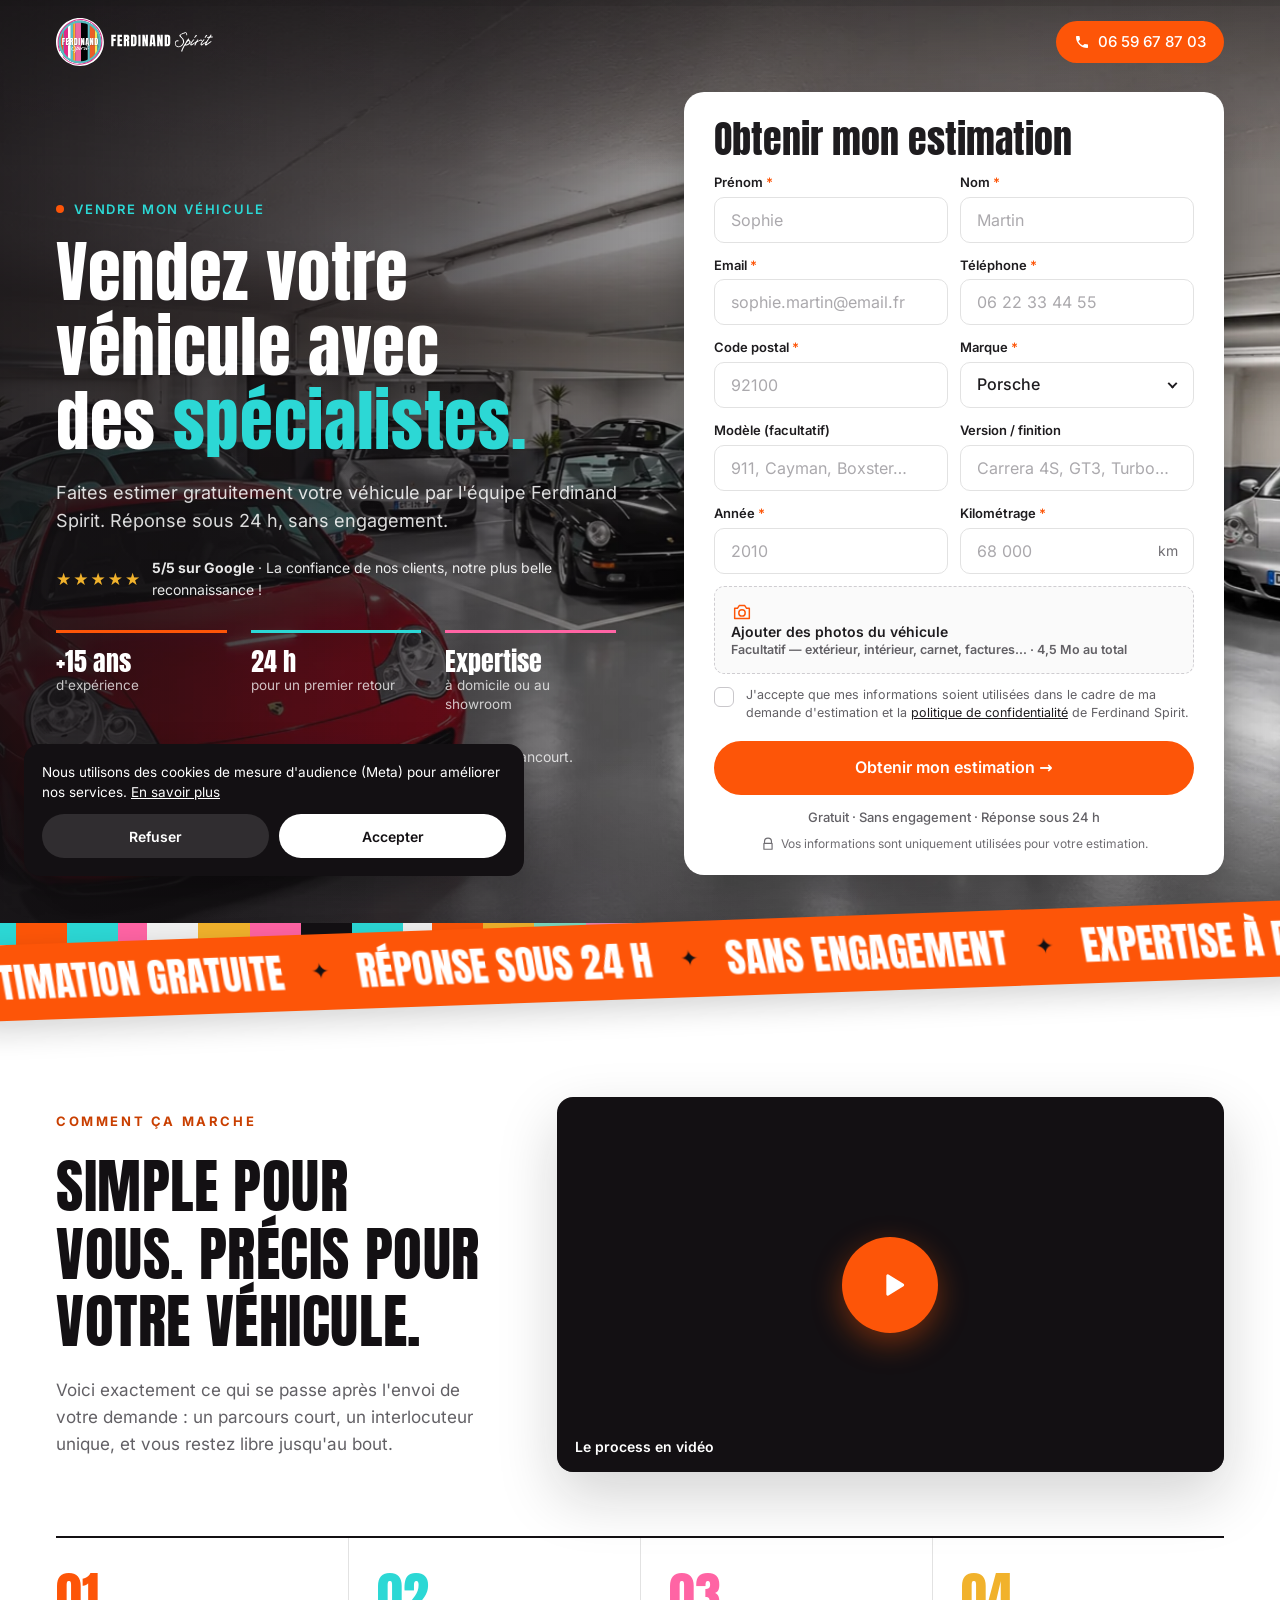
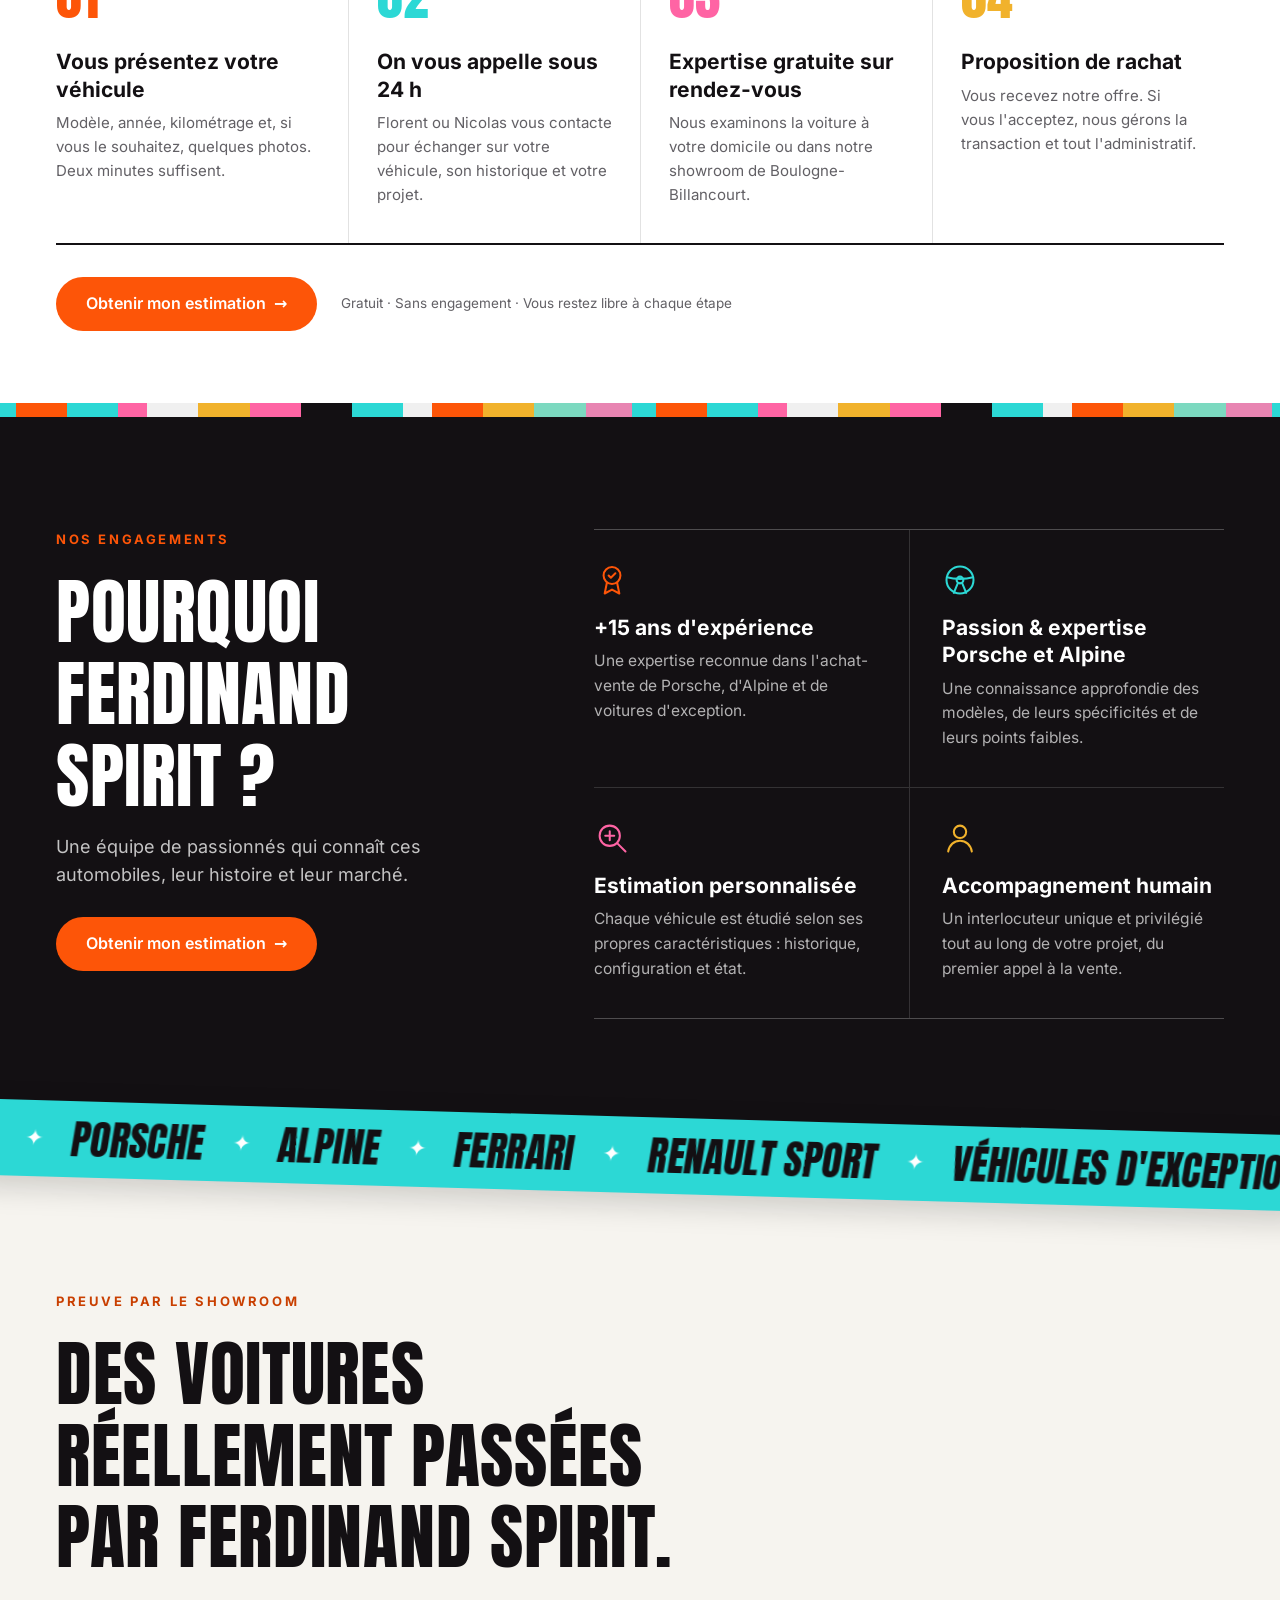
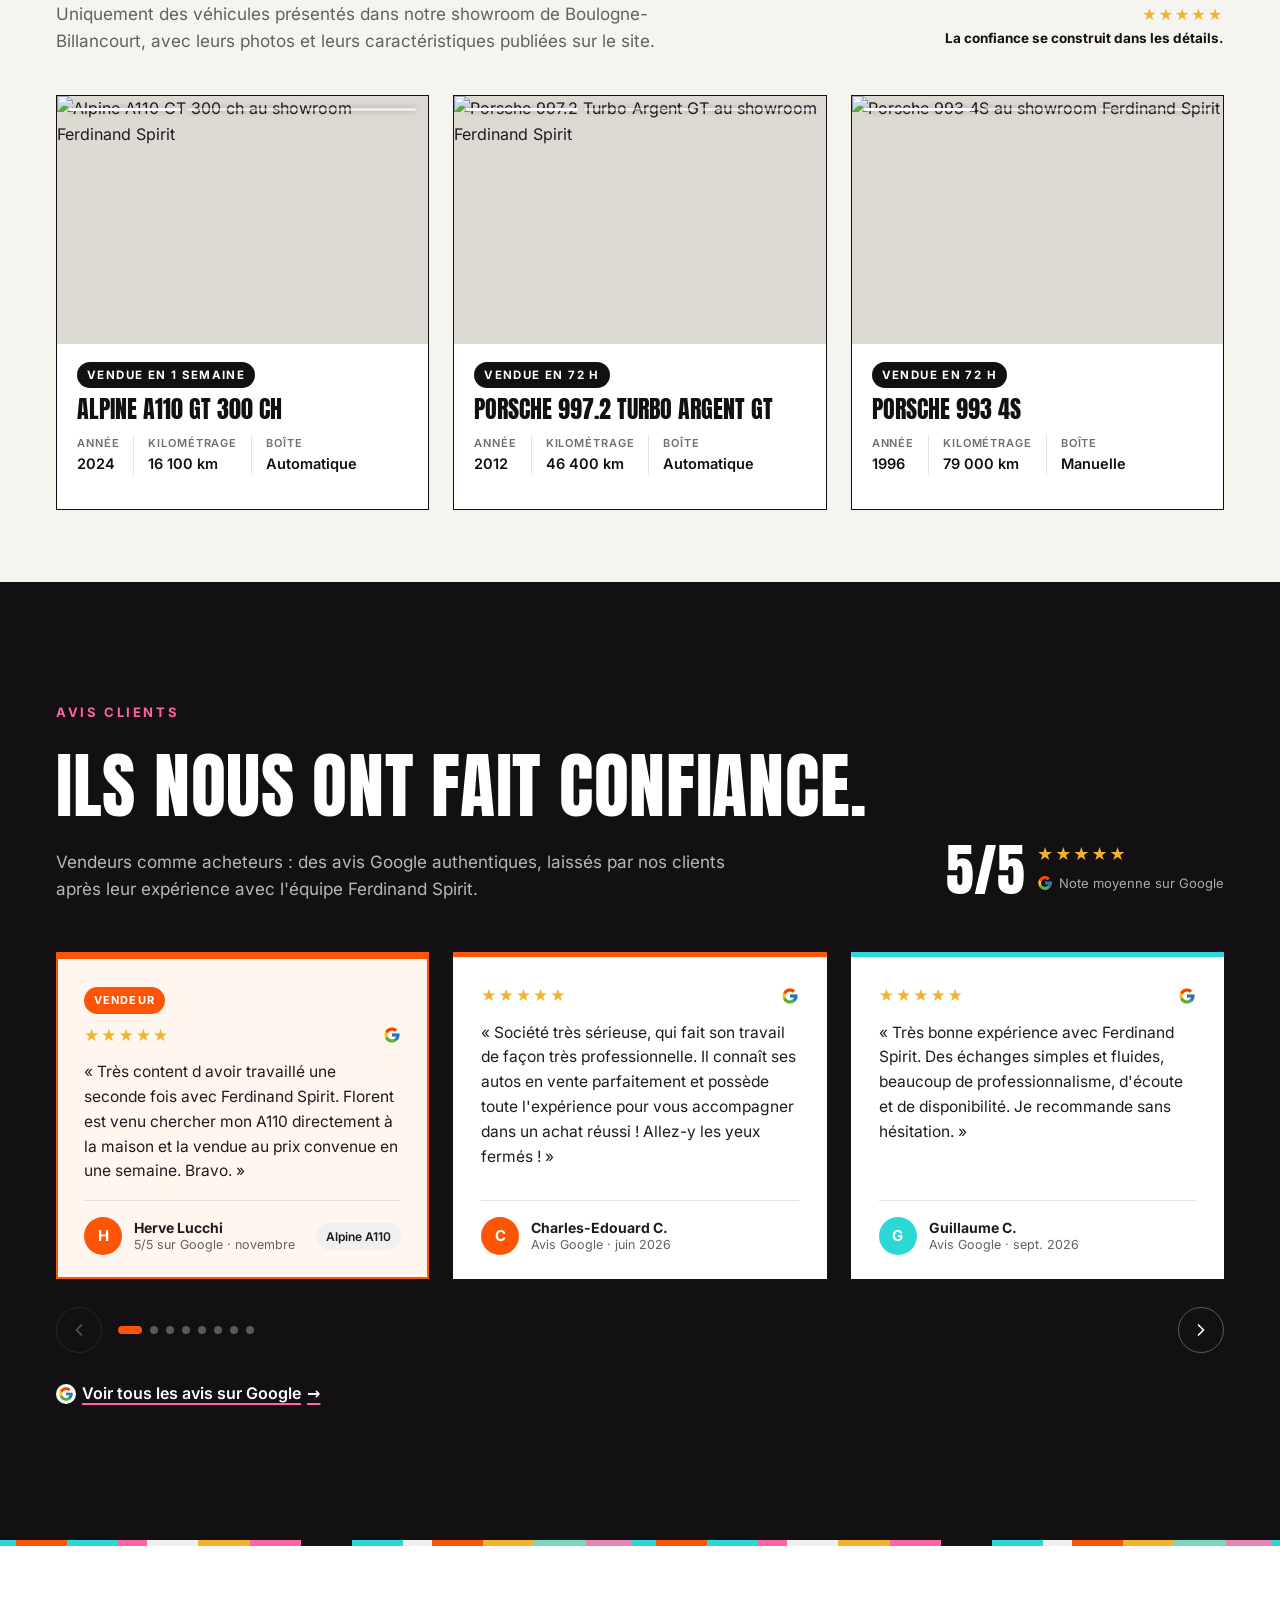
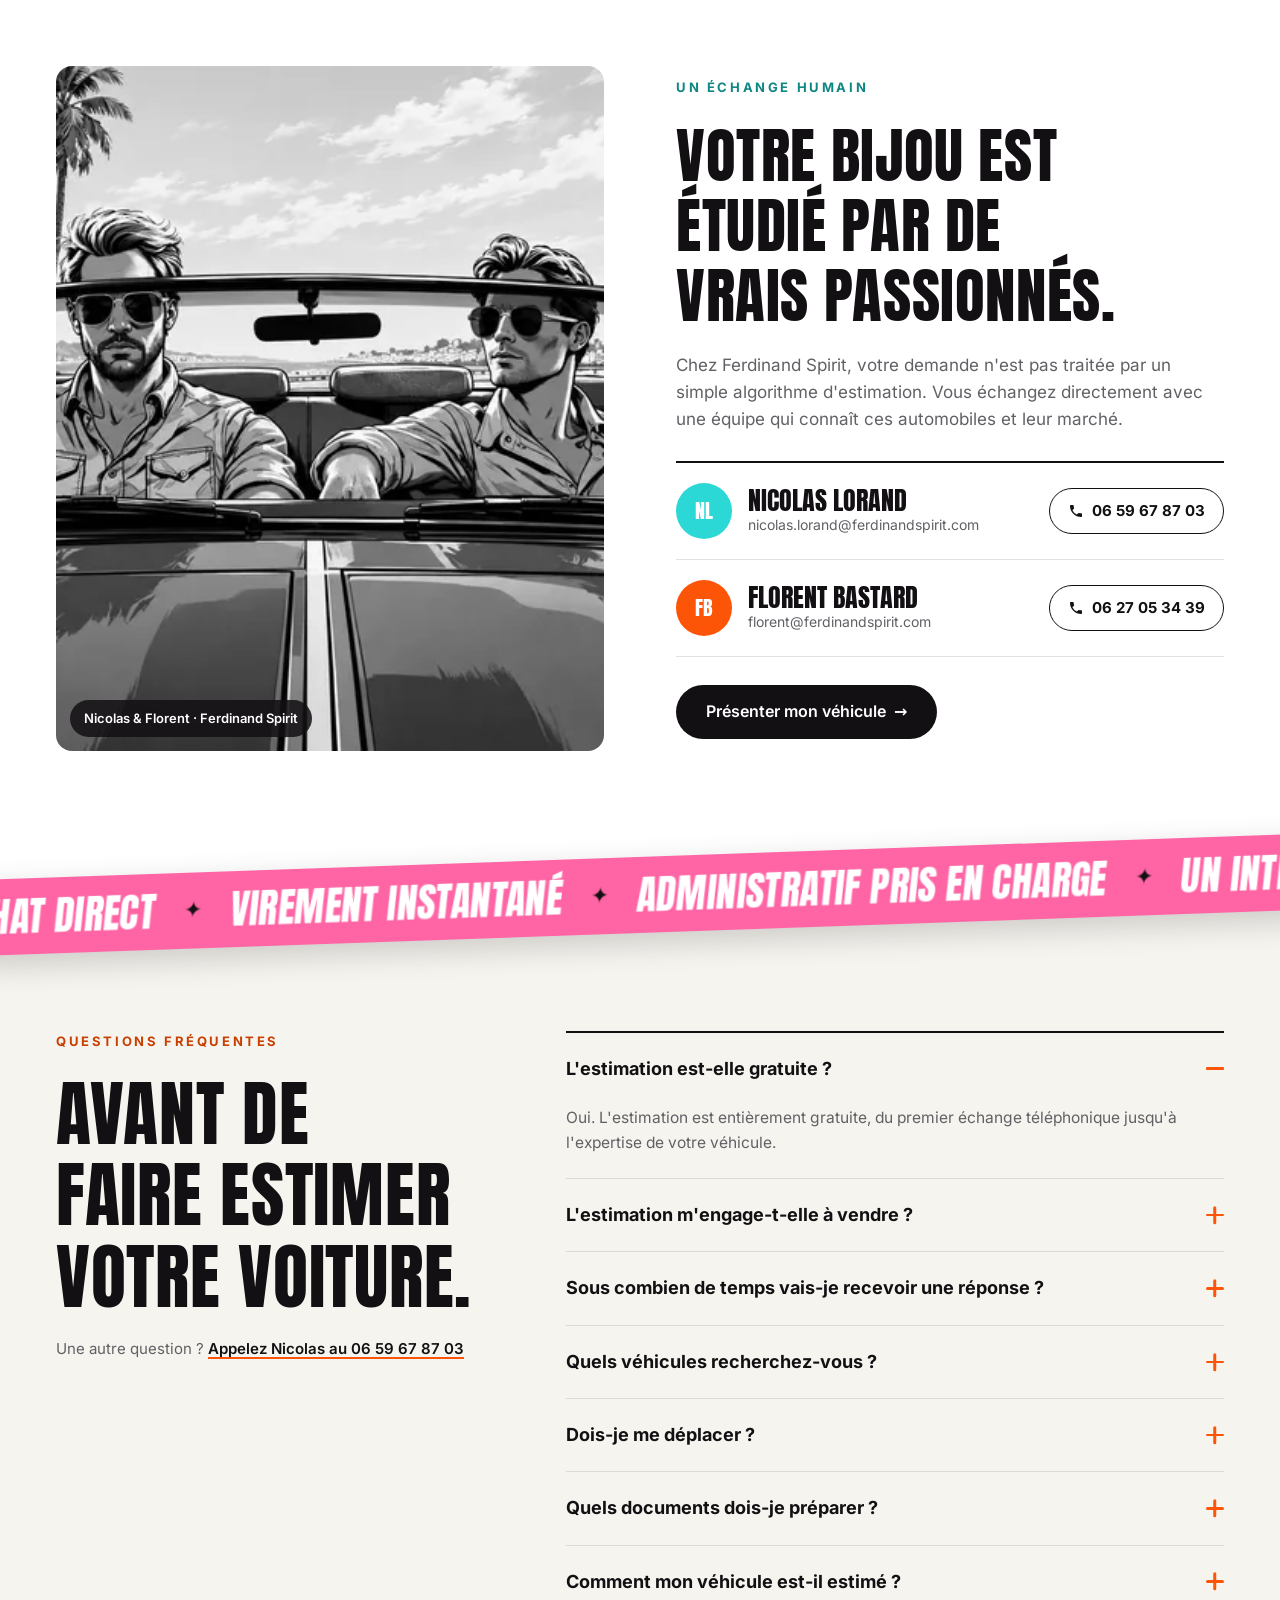
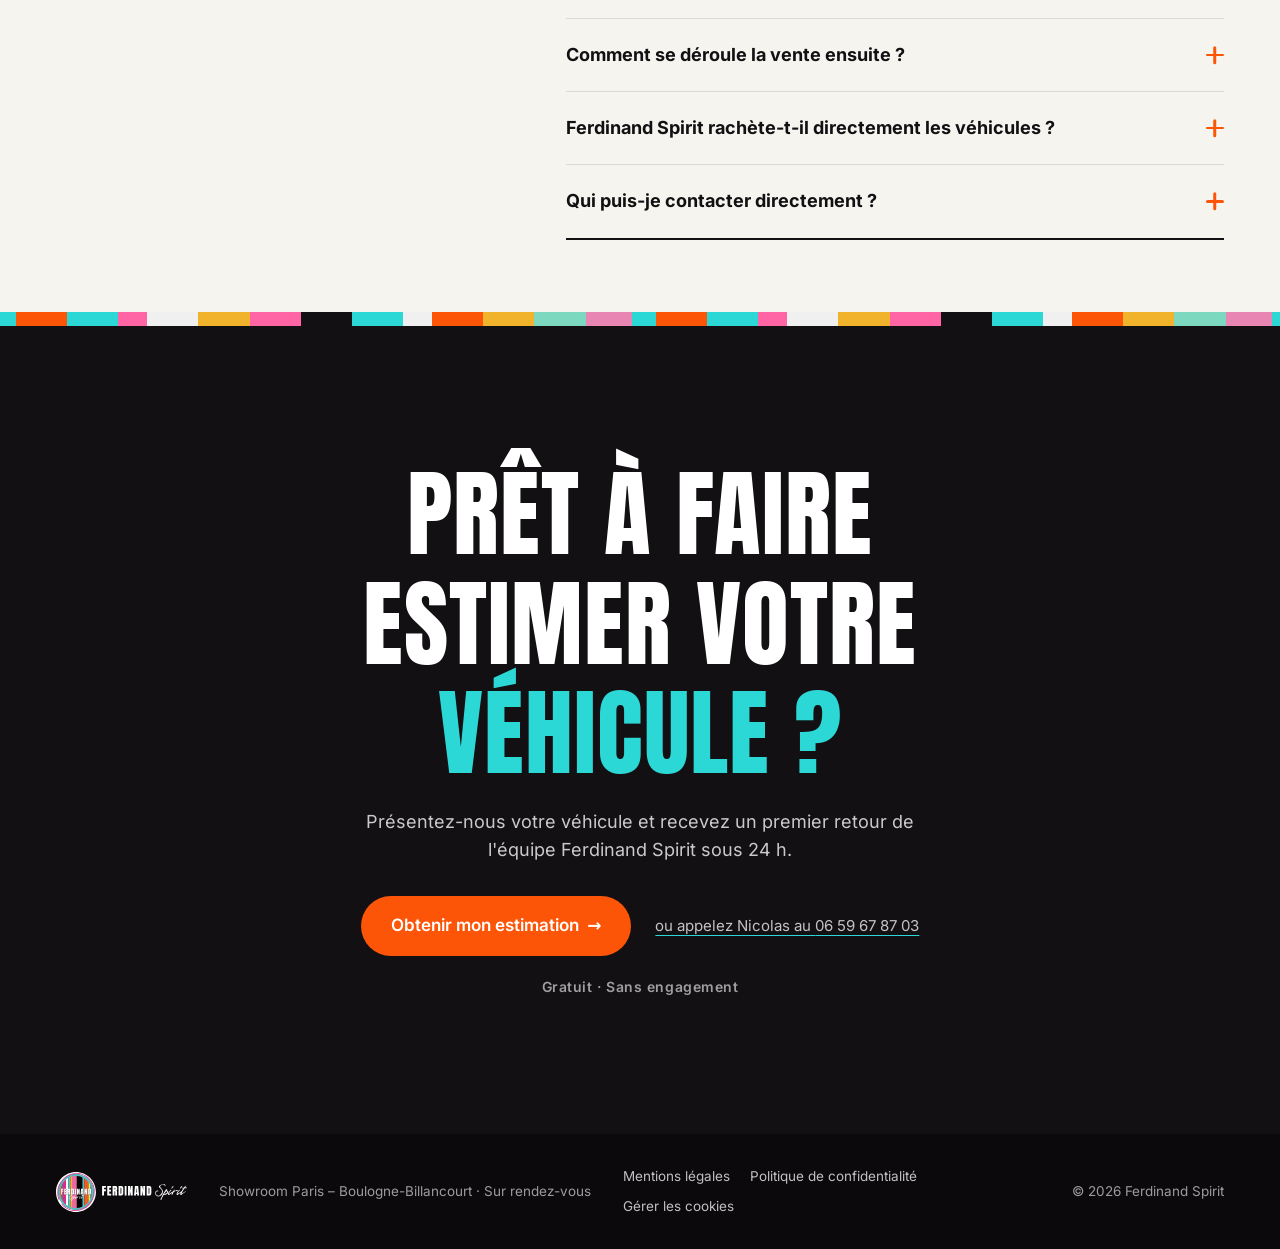
==== commit b5adbf48: "Update Ferdinand Spirit branding, contact and showroom proof" ====
--- a/index.html
+++ b/index.html
@@ -21,11 +21,11 @@
   <link rel="preload" as="image" type="image/webp" imagesrcset="assets/img/hero-showroom-1200.webp 1200w, assets/img/hero-showroom-1672.webp 1672w" imagesizes="100vw" media="(min-width: 768px)" fetchpriority="high">
 
   <link rel="icon" type="image/png" href="assets/img/logo-badge.png">
-  <link rel="stylesheet" href="css/style.css?v=7">
+  <link rel="stylesheet" href="css/style.css?v=8">
 
   <script>document.documentElement.classList.add("js");</script>
   <script src="js/config.js?v=7" defer></script>
-  <script src="js/main.js?v=9" defer></script>
+  <script src="js/main.js?v=10" defer></script>
 </head>
 <body>
 
@@ -38,15 +38,13 @@
   <header class="site-header">
     <div class="container site-header__inner">
       <a class="logo" href="https://ferdinandspirit.com/" aria-label="Ferdinand Spirit — accueil">
-        <!-- Remplacer par le logo SVG officiel quand disponible -->
-        <img class="logo__badge" src="assets/img/logo-badge.png" alt="" width="44" height="44">
-        <span class="logo__word">Ferdinand <em>Spirit</em></span>
+        <img class="logo__image" src="assets/img/logo-ferdinand-spirit-blanc.svg" alt="" width="341" height="104">
       </a>
       <div class="site-header__actions">
         <a class="btn btn--primary btn--sm header-cta" href="#estimation" data-track="CTAClick" data-track-label="header" data-to-form>Obtenir mon estimation</a>
-        <a class="header-phone" href="tel:+33627053439" data-track="PhoneClick" aria-label="Appeler Ferdinand Spirit au 06 27 05 34 39">
+        <a class="header-phone" href="tel:+33659678703" data-track="PhoneClick" aria-label="Appeler Nicolas au 06 59 67 87 03">
         <svg aria-hidden="true" viewBox="0 0 24 24" width="16" height="16"><path fill="currentColor" d="M6.6 10.8a15.1 15.1 0 0 0 6.6 6.6l2.2-2.2a1 1 0 0 1 1-.25c1.1.37 2.3.57 3.6.57a1 1 0 0 1 1 1V20a1 1 0 0 1-1 1A17 17 0 0 1 3 4a1 1 0 0 1 1-1h3.5a1 1 0 0 1 1 1c0 1.25.2 2.45.57 3.57a1 1 0 0 1-.25 1z"/></svg>
-        <span class="header-phone__num">06 27 05 34 39</span>
+        <span class="header-phone__num">06 59 67 87 03</span>
       </a>
       </div>
     </div>
@@ -71,7 +69,7 @@
 
           <div class="rating">
             <span class="rating__stars" aria-label="5 étoiles sur 5">★★★★★</span>
-            <span class="rating__text"><strong>5/5 sur Google</strong> · Des passionnés qui nous font confiance</span>
+            <span class="rating__text"><strong>5/5 sur Google</strong> · La confiance de nos clients, notre plus belle reconnaissance&nbsp;!</span>
           </div>
 
           <a class="btn btn--primary btn--block hero__cta" href="#estimation" data-track="CTAClick" data-track-label="hero">Obtenir mon estimation <span aria-hidden="true">→</span></a>
@@ -191,7 +189,7 @@
                 <li><strong>Rendez-vous</strong> Expertise gratuite à domicile ou dans notre showroom.</li>
                 <li><strong>Proposition</strong> Offre de rachat et prise en charge de l'administratif.</li>
               </ol>
-              <a class="btn btn--outline btn--block" href="tel:+33627053439" data-track="PhoneClick">Nous appeler · 06 27 05 34 39</a>
+              <a class="btn btn--outline btn--block" href="tel:+33659678703" data-track="PhoneClick">Appeler Nicolas · 06 59 67 87 03</a>
             </div>
           </div>
         </div>
@@ -318,60 +316,57 @@
           <li class="car">
             <div class="car__link">
               <div class="car__media" data-gallery>
-                <img class="car__img is-active" src="https://ferdinandspirit.com/_next/image?url=%2Fapi%2Fmedia%2Ffile%2FIMG_6066.jpg&amp;w=828&amp;q=75" srcset="https://ferdinandspirit.com/_next/image?url=%2Fapi%2Fmedia%2Ffile%2FIMG_6066.jpg&amp;w=640&amp;q=75 640w, https://ferdinandspirit.com/_next/image?url=%2Fapi%2Fmedia%2Ffile%2FIMG_6066.jpg&amp;w=828&amp;q=75 828w, https://ferdinandspirit.com/_next/image?url=%2Fapi%2Fmedia%2Ffile%2FIMG_6066.jpg&amp;w=1080&amp;q=75 1080w" sizes="(min-width: 1024px) 400px, (min-width: 768px) 50vw, 100vw" alt="Porsche 996.2 GT3 — showroom Ferdinand Spirit" width="828" height="552" loading="lazy" decoding="async">
-                <img class="car__img" data-src="https://ferdinandspirit.com/_next/image?url=%2Fapi%2Fmedia%2Ffile%2FIMG_6070.JPG&amp;w=828&amp;q=75" data-srcset="https://ferdinandspirit.com/_next/image?url=%2Fapi%2Fmedia%2Ffile%2FIMG_6070.JPG&amp;w=640&amp;q=75 640w, https://ferdinandspirit.com/_next/image?url=%2Fapi%2Fmedia%2Ffile%2FIMG_6070.JPG&amp;w=828&amp;q=75 828w, https://ferdinandspirit.com/_next/image?url=%2Fapi%2Fmedia%2Ffile%2FIMG_6070.JPG&amp;w=1080&amp;q=75 1080w" sizes="(min-width: 1024px) 400px, (min-width: 768px) 50vw, 100vw" alt="" width="828" height="552" loading="lazy" decoding="async">
-                <img class="car__img" data-src="https://ferdinandspirit.com/_next/image?url=%2Fapi%2Fmedia%2Ffile%2FIMG_6073.jpg&amp;w=828&amp;q=75" data-srcset="https://ferdinandspirit.com/_next/image?url=%2Fapi%2Fmedia%2Ffile%2FIMG_6073.jpg&amp;w=640&amp;q=75 640w, https://ferdinandspirit.com/_next/image?url=%2Fapi%2Fmedia%2Ffile%2FIMG_6073.jpg&amp;w=828&amp;q=75 828w, https://ferdinandspirit.com/_next/image?url=%2Fapi%2Fmedia%2Ffile%2FIMG_6073.jpg&amp;w=1080&amp;q=75 1080w" sizes="(min-width: 1024px) 400px, (min-width: 768px) 50vw, 100vw" alt="" width="828" height="552" loading="lazy" decoding="async">
+                <img class="car__img is-active" src="https://ferdinandspirit.com/_next/image?url=%2Fapi%2Fmedia%2Ffile%2FIMG_7928.jpg&amp;w=828&amp;q=75" srcset="https://ferdinandspirit.com/_next/image?url=%2Fapi%2Fmedia%2Ffile%2FIMG_7928.jpg&amp;w=640&amp;q=75 640w, https://ferdinandspirit.com/_next/image?url=%2Fapi%2Fmedia%2Ffile%2FIMG_7928.jpg&amp;w=828&amp;q=75 828w, https://ferdinandspirit.com/_next/image?url=%2Fapi%2Fmedia%2Ffile%2FIMG_7928.jpg&amp;w=1080&amp;q=75 1080w" sizes="(min-width: 1024px) 400px, (min-width: 768px) 50vw, 100vw" alt="Alpine A110 GT 300 ch au showroom Ferdinand Spirit" width="828" height="552" loading="lazy" decoding="async">
+                <img class="car__img" data-src="https://ferdinandspirit.com/_next/image?url=%2Fapi%2Fmedia%2Ffile%2FIMG_7940.JPG&amp;w=828&amp;q=75" data-srcset="https://ferdinandspirit.com/_next/image?url=%2Fapi%2Fmedia%2Ffile%2FIMG_7940.JPG&amp;w=640&amp;q=75 640w, https://ferdinandspirit.com/_next/image?url=%2Fapi%2Fmedia%2Ffile%2FIMG_7940.JPG&amp;w=828&amp;q=75 828w, https://ferdinandspirit.com/_next/image?url=%2Fapi%2Fmedia%2Ffile%2FIMG_7940.JPG&amp;w=1080&amp;q=75 1080w" sizes="(min-width: 1024px) 400px, (min-width: 768px) 50vw, 100vw" alt="" width="828" height="552" loading="lazy" decoding="async">
+                <img class="car__img" data-src="https://ferdinandspirit.com/_next/image?url=%2Fapi%2Fmedia%2Ffile%2FIMG_7943.JPG&amp;w=828&amp;q=75" data-srcset="https://ferdinandspirit.com/_next/image?url=%2Fapi%2Fmedia%2Ffile%2FIMG_7943.JPG&amp;w=640&amp;q=75 640w, https://ferdinandspirit.com/_next/image?url=%2Fapi%2Fmedia%2Ffile%2FIMG_7943.JPG&amp;w=828&amp;q=75 828w, https://ferdinandspirit.com/_next/image?url=%2Fapi%2Fmedia%2Ffile%2FIMG_7943.JPG&amp;w=1080&amp;q=75 1080w" sizes="(min-width: 1024px) 400px, (min-width: 768px) 50vw, 100vw" alt="" width="828" height="552" loading="lazy" decoding="async">
                 <span class="car__bars" aria-hidden="true"><i class="is-active"></i><i></i><i></i></span>
               </div>
               <div class="car__body">
-                <span class="car__status car__status--vendu">Vendu</span>
-                <h3 class="car__title">Porsche 996.2 GT3</h3>
+                <span class="car__status car__status--vendu">Vendue en 1 semaine</span>
+                <h3 class="car__title">Alpine A110 GT 300 ch</h3>
                 <dl class="car__specs">
-                  <div><dt>Année</dt><dd>2005</dd></div>
-                  <div><dt>Kilométrage</dt><dd>43 400 km</dd></div>
-                  <div><dt>Boîte</dt><dd>Manuelle</dd></div>
+                  <div><dt>Année</dt><dd>2024</dd></div>
+                  <div><dt>Kilométrage</dt><dd>16&nbsp;100 km</dd></div>
+                  <div><dt>Boîte</dt><dd>Automatique</dd></div>
                 </dl>
-                <p class="car__desc">GT3 « touring » produite à 2&nbsp;313 exemplaires, livrée neuve en France et jamais sortie du territoire. Entretien suivi chez Porsche et chez des spécialistes, carnet tamponné et factures de 2009 à 2025.</p>
               </div>
             </div>
           </li>
           <li class="car">
             <div class="car__link">
               <div class="car__media" data-gallery>
-                <img class="car__img is-active" src="https://ferdinandspirit.com/_next/image?url=%2Fapi%2Fmedia%2Ffile%2FIMG_3289.jpg&amp;w=828&amp;q=75" srcset="https://ferdinandspirit.com/_next/image?url=%2Fapi%2Fmedia%2Ffile%2FIMG_3289.jpg&amp;w=640&amp;q=75 640w, https://ferdinandspirit.com/_next/image?url=%2Fapi%2Fmedia%2Ffile%2FIMG_3289.jpg&amp;w=828&amp;q=75 828w, https://ferdinandspirit.com/_next/image?url=%2Fapi%2Fmedia%2Ffile%2FIMG_3289.jpg&amp;w=1080&amp;q=75 1080w" sizes="(min-width: 1024px) 400px, (min-width: 768px) 50vw, 100vw" alt="Porsche 964 Carrera 4 Rouge Indien — showroom Ferdinand Spirit" width="828" height="552" loading="lazy" decoding="async">
-                <img class="car__img" data-src="https://ferdinandspirit.com/_next/image?url=%2Fapi%2Fmedia%2Ffile%2F8e6ac145-45c5-4d1d-a481-b5c2374f9a22.JPG&amp;w=828&amp;q=75" data-srcset="https://ferdinandspirit.com/_next/image?url=%2Fapi%2Fmedia%2Ffile%2F8e6ac145-45c5-4d1d-a481-b5c2374f9a22.JPG&amp;w=640&amp;q=75 640w, https://ferdinandspirit.com/_next/image?url=%2Fapi%2Fmedia%2Ffile%2F8e6ac145-45c5-4d1d-a481-b5c2374f9a22.JPG&amp;w=828&amp;q=75 828w, https://ferdinandspirit.com/_next/image?url=%2Fapi%2Fmedia%2Ffile%2F8e6ac145-45c5-4d1d-a481-b5c2374f9a22.JPG&amp;w=1080&amp;q=75 1080w" sizes="(min-width: 1024px) 400px, (min-width: 768px) 50vw, 100vw" alt="" width="828" height="552" loading="lazy" decoding="async">
-                <img class="car__img" data-src="https://ferdinandspirit.com/_next/image?url=%2Fapi%2Fmedia%2Ffile%2F62eddb25-1880-4f10-ba1c-7f7173e83a68.JPG&amp;w=828&amp;q=75" data-srcset="https://ferdinandspirit.com/_next/image?url=%2Fapi%2Fmedia%2Ffile%2F62eddb25-1880-4f10-ba1c-7f7173e83a68.JPG&amp;w=640&amp;q=75 640w, https://ferdinandspirit.com/_next/image?url=%2Fapi%2Fmedia%2Ffile%2F62eddb25-1880-4f10-ba1c-7f7173e83a68.JPG&amp;w=828&amp;q=75 828w, https://ferdinandspirit.com/_next/image?url=%2Fapi%2Fmedia%2Ffile%2F62eddb25-1880-4f10-ba1c-7f7173e83a68.JPG&amp;w=1080&amp;q=75 1080w" sizes="(min-width: 1024px) 400px, (min-width: 768px) 50vw, 100vw" alt="" width="828" height="552" loading="lazy" decoding="async">
+                <img class="car__img is-active" src="https://ferdinandspirit.com/_next/image?url=%2Fapi%2Fmedia%2Ffile%2FIMG_7342%25202.JPG&amp;w=828&amp;q=75" srcset="https://ferdinandspirit.com/_next/image?url=%2Fapi%2Fmedia%2Ffile%2FIMG_7342%25202.JPG&amp;w=640&amp;q=75 640w, https://ferdinandspirit.com/_next/image?url=%2Fapi%2Fmedia%2Ffile%2FIMG_7342%25202.JPG&amp;w=828&amp;q=75 828w, https://ferdinandspirit.com/_next/image?url=%2Fapi%2Fmedia%2Ffile%2FIMG_7342%25202.JPG&amp;w=1080&amp;q=75 1080w" sizes="(min-width: 1024px) 400px, (min-width: 768px) 50vw, 100vw" alt="Porsche 997.2 Turbo Argent GT au showroom Ferdinand Spirit" width="828" height="552" loading="lazy" decoding="async">
+                <img class="car__img" data-src="https://ferdinandspirit.com/_next/image?url=%2Fapi%2Fmedia%2Ffile%2FIMG_7349%25202.JPG&amp;w=828&amp;q=75" data-srcset="https://ferdinandspirit.com/_next/image?url=%2Fapi%2Fmedia%2Ffile%2FIMG_7349%25202.JPG&amp;w=640&amp;q=75 640w, https://ferdinandspirit.com/_next/image?url=%2Fapi%2Fmedia%2Ffile%2FIMG_7349%25202.JPG&amp;w=828&amp;q=75 828w, https://ferdinandspirit.com/_next/image?url=%2Fapi%2Fmedia%2Ffile%2FIMG_7349%25202.JPG&amp;w=1080&amp;q=75 1080w" sizes="(min-width: 1024px) 400px, (min-width: 768px) 50vw, 100vw" alt="" width="828" height="552" loading="lazy" decoding="async">
+                <img class="car__img" data-src="https://ferdinandspirit.com/_next/image?url=%2Fapi%2Fmedia%2Ffile%2FIMG_7341%25202.JPG&amp;w=828&amp;q=75" data-srcset="https://ferdinandspirit.com/_next/image?url=%2Fapi%2Fmedia%2Ffile%2FIMG_7341%25202.JPG&amp;w=640&amp;q=75 640w, https://ferdinandspirit.com/_next/image?url=%2Fapi%2Fmedia%2Ffile%2FIMG_7341%25202.JPG&amp;w=828&amp;q=75 828w, https://ferdinandspirit.com/_next/image?url=%2Fapi%2Fmedia%2Ffile%2FIMG_7341%25202.JPG&amp;w=1080&amp;q=75 1080w" sizes="(min-width: 1024px) 400px, (min-width: 768px) 50vw, 100vw" alt="" width="828" height="552" loading="lazy" decoding="async">
                 <span class="car__bars" aria-hidden="true"><i class="is-active"></i><i></i><i></i></span>
               </div>
               <div class="car__body">
-                <span class="car__status car__status--vendu">Vendu</span>
-                <h3 class="car__title">Porsche 964 C4 Rouge Indien</h3>
+                <span class="car__status car__status--vendu">Vendue en 72 h</span>
+                <h3 class="car__title">Porsche 997.2 Turbo Argent GT</h3>
                 <dl class="car__specs">
-                  <div><dt>Année</dt><dd>1991</dd></div>
-                  <div><dt>Kilométrage</dt><dd>122 000 km</dd></div>
-                  <div><dt>Boîte</dt><dd>Manuelle</dd></div>
+                  <div><dt>Année</dt><dd>2012</dd></div>
+                  <div><dt>Kilométrage</dt><dd>46&nbsp;400 km</dd></div>
+                  <div><dt>Boîte</dt><dd>Automatique</dd></div>
                 </dl>
-                <p class="car__desc">Origine France, peinture d'origine Rouge Indien et historique complet depuis l'origine, carnet et factures à l'appui. Grand entretien réalisé en juin 2025.</p>
               </div>
             </div>
           </li>
           <li class="car">
             <div class="car__link">
               <div class="car__media" data-gallery>
-                <img class="car__img is-active" src="https://ferdinandspirit.com/_next/image?url=%2Fapi%2Fmedia%2Ffile%2FIMG_6030.JPG&amp;w=828&amp;q=75" srcset="https://ferdinandspirit.com/_next/image?url=%2Fapi%2Fmedia%2Ffile%2FIMG_6030.JPG&amp;w=640&amp;q=75 640w, https://ferdinandspirit.com/_next/image?url=%2Fapi%2Fmedia%2Ffile%2FIMG_6030.JPG&amp;w=828&amp;q=75 828w, https://ferdinandspirit.com/_next/image?url=%2Fapi%2Fmedia%2Ffile%2FIMG_6030.JPG&amp;w=1080&amp;q=75 1080w" sizes="(min-width: 1024px) 400px, (min-width: 768px) 50vw, 100vw" alt="Alpine A110 S Enstone Edition — showroom Ferdinand Spirit" width="828" height="552" loading="lazy" decoding="async">
-                <img class="car__img" data-src="https://ferdinandspirit.com/_next/image?url=%2Fapi%2Fmedia%2Ffile%2FIMG_6032.jpg&amp;w=828&amp;q=75" data-srcset="https://ferdinandspirit.com/_next/image?url=%2Fapi%2Fmedia%2Ffile%2FIMG_6032.jpg&amp;w=640&amp;q=75 640w, https://ferdinandspirit.com/_next/image?url=%2Fapi%2Fmedia%2Ffile%2FIMG_6032.jpg&amp;w=828&amp;q=75 828w, https://ferdinandspirit.com/_next/image?url=%2Fapi%2Fmedia%2Ffile%2FIMG_6032.jpg&amp;w=1080&amp;q=75 1080w" sizes="(min-width: 1024px) 400px, (min-width: 768px) 50vw, 100vw" alt="" width="828" height="552" loading="lazy" decoding="async">
-                <img class="car__img" data-src="https://ferdinandspirit.com/_next/image?url=%2Fapi%2Fmedia%2Ffile%2FIMG_6033.JPG&amp;w=828&amp;q=75" data-srcset="https://ferdinandspirit.com/_next/image?url=%2Fapi%2Fmedia%2Ffile%2FIMG_6033.JPG&amp;w=640&amp;q=75 640w, https://ferdinandspirit.com/_next/image?url=%2Fapi%2Fmedia%2Ffile%2FIMG_6033.JPG&amp;w=828&amp;q=75 828w, https://ferdinandspirit.com/_next/image?url=%2Fapi%2Fmedia%2Ffile%2FIMG_6033.JPG&amp;w=1080&amp;q=75 1080w" sizes="(min-width: 1024px) 400px, (min-width: 768px) 50vw, 100vw" alt="" width="828" height="552" loading="lazy" decoding="async">
+                <img class="car__img is-active" src="https://ferdinandspirit.com/_next/image?url=%2Fapi%2Fmedia%2Ffile%2FIMG_6056-1.jpg&amp;w=828&amp;q=75" srcset="https://ferdinandspirit.com/_next/image?url=%2Fapi%2Fmedia%2Ffile%2FIMG_6056-1.jpg&amp;w=640&amp;q=75 640w, https://ferdinandspirit.com/_next/image?url=%2Fapi%2Fmedia%2Ffile%2FIMG_6056-1.jpg&amp;w=828&amp;q=75 828w, https://ferdinandspirit.com/_next/image?url=%2Fapi%2Fmedia%2Ffile%2FIMG_6056-1.jpg&amp;w=1080&amp;q=75 1080w" sizes="(min-width: 1024px) 400px, (min-width: 768px) 50vw, 100vw" alt="Porsche 993 4S au showroom Ferdinand Spirit" width="828" height="552" loading="lazy" decoding="async">
+                <img class="car__img" data-src="https://ferdinandspirit.com/_next/image?url=%2Fapi%2Fmedia%2Ffile%2FIMG_6075.jpg&amp;w=828&amp;q=75" data-srcset="https://ferdinandspirit.com/_next/image?url=%2Fapi%2Fmedia%2Ffile%2FIMG_6075.jpg&amp;w=640&amp;q=75 640w, https://ferdinandspirit.com/_next/image?url=%2Fapi%2Fmedia%2Ffile%2FIMG_6075.jpg&amp;w=828&amp;q=75 828w, https://ferdinandspirit.com/_next/image?url=%2Fapi%2Fmedia%2Ffile%2FIMG_6075.jpg&amp;w=1080&amp;q=75 1080w" sizes="(min-width: 1024px) 400px, (min-width: 768px) 50vw, 100vw" alt="" width="828" height="552" loading="lazy" decoding="async">
+                <img class="car__img" data-src="https://ferdinandspirit.com/_next/image?url=%2Fapi%2Fmedia%2Ffile%2FIMG_6070.jpg&amp;w=828&amp;q=75" data-srcset="https://ferdinandspirit.com/_next/image?url=%2Fapi%2Fmedia%2Ffile%2FIMG_6070.jpg&amp;w=640&amp;q=75 640w, https://ferdinandspirit.com/_next/image?url=%2Fapi%2Fmedia%2Ffile%2FIMG_6070.jpg&amp;w=828&amp;q=75 828w, https://ferdinandspirit.com/_next/image?url=%2Fapi%2Fmedia%2Ffile%2FIMG_6070.jpg&amp;w=1080&amp;q=75 1080w" sizes="(min-width: 1024px) 400px, (min-width: 768px) 50vw, 100vw" alt="" width="828" height="552" loading="lazy" decoding="async">
                 <span class="car__bars" aria-hidden="true"><i class="is-active"></i><i></i><i></i></span>
               </div>
               <div class="car__body">
-                <span class="car__status car__status--reserve">Réservé</span>
-                <h3 class="car__title">Alpine A110 S Enstone Edition</h3>
+                <span class="car__status car__status--vendu">Vendue en 72 h</span>
+                <h3 class="car__title">Porsche 993 4S</h3>
                 <dl class="car__specs">
-                  <div><dt>Année</dt><dd>2024</dd></div>
-                  <div><dt>Kilométrage</dt><dd>500 km</dd></div>
-                  <div><dt>Boîte</dt><dd>Automatique</dd></div>
+                  <div><dt>Année</dt><dd>1996</dd></div>
+                  <div><dt>Kilométrage</dt><dd>79&nbsp;000 km</dd></div>
+                  <div><dt>Boîte</dt><dd>Manuelle</dd></div>
                 </dl>
-                <p class="car__desc">Série limitée à 300 exemplaires, en Argent Mercure Mat avec pack aéro. Première main, livrée en France en juillet 2024 et garantie Alpine jusqu'en juillet 2027.</p>
               </div>
             </div>
           </li>
@@ -398,16 +393,14 @@
 
         <div class="carousel" data-carousel>
           <ul class="carousel__track" data-track role="list" tabindex="0" aria-label="Avis clients, faites défiler">
-            <!-- Avis vendeur mis en avant. Note 5/5 réelle sur Google ; l'avis n'a pas de texte :
-                 le texte ci-dessous décrit la transaction (pas une citation). Remplacer par ses mots exacts s'il complète son avis. -->
             <li class="review review--seller">
               <span class="review__badge">Vendeur</span>
               <div class="review__top"><span class="review__stars" aria-label="5 étoiles sur 5">★★★★★</span><svg class="g-logo" viewBox="0 0 48 48" width="18" height="18" aria-hidden="true"><path fill="#FFC107" d="M43.6 20.1H42V20H24v8h11.3C33.7 32.7 29.2 36 24 36c-6.6 0-12-5.4-12-12s5.4-12 12-12c3.1 0 5.8 1.2 7.9 3.1l5.7-5.7C34 6.1 29.3 4 24 4 13 4 4 13 4 24s9 20 20 20 20-9 20-20c0-1.3-.1-2.6-.4-3.9z"/><path fill="#FF3D00" d="m6.3 14.7 6.6 4.8C14.7 15.1 19 12 24 12c3.1 0 5.8 1.2 7.9 3.1l5.7-5.7C34 6.1 29.3 4 24 4 16.3 4 9.7 8.3 6.3 14.7z"/><path fill="#4CAF50" d="M24 44c5.2 0 9.9-2 13.4-5.2l-6.2-5.2A11.9 11.9 0 0 1 24 36c-5.2 0-9.6-3.3-11.3-7.9l-6.5 5C9.5 39.6 16.2 44 24 44z"/><path fill="#1976D2" d="M43.6 20.1H42V20H24v8h11.3a12 12 0 0 1-4.1 5.6l6.2 5.2C37 39.2 44 34 44 24c0-1.3-.1-2.6-.4-3.9z"/></svg></div>
-              <p class="review__text review__text--case">A vendu son <strong>Alpine A110 S Enstone Edition</strong> à Ferdinand Spirit&nbsp;: rachat direct de la voiture et paiement par <strong>virement instantané</strong>.</p>
-              <footer class="review__foot">
-                <span class="review__avatar" aria-hidden="true">F</span>
-                <span class="review__who"><strong>François G.</strong><span>5/5 sur Google · oct. 2026</span></span>
-                <span class="review__car">Alpine A110 Enstone</span>
+              <blockquote class="review__text">«&nbsp;Très content d avoir travaillé une seconde fois avec Ferdinand Spirit. Florent est venu chercher mon A110 directement à la maison et la vendue au prix convenue en une semaine. Bravo.&nbsp;»</blockquote>
+              <footer class="review__foot">
+                <span class="review__avatar" aria-hidden="true">H</span>
+                <span class="review__who"><strong>Herve Lucchi</strong><span>5/5 sur Google · novembre</span></span>
+                <span class="review__car">Alpine A110</span>
               </footer>
             </li>
             <li class="review review--orange">
@@ -551,7 +544,7 @@
         <div class="faq__intro reveal">
           <p class="kicker">Questions fréquentes</p>
           <h2 class="section-title" id="faq-title">Avant de faire estimer votre voiture.</h2>
-          <p class="faq__help">Une autre question&nbsp;? <a href="tel:+33627053439" data-track="PhoneClick">Appelez-nous au <span class="nowrap">06 27 05 34 39</span></a></p>
+          <p class="faq__help">Une autre question&nbsp;? <a href="tel:+33659678703" data-track="PhoneClick">Appelez Nicolas au <span class="nowrap">06 59 67 87 03</span></a></p>
         </div>
         <div class="faq__list reveal">
           <details class="faq__item" name="faq" open>
@@ -592,11 +585,11 @@
           </details>
           <details class="faq__item" name="faq">
             <summary><span>Qui puis-je contacter directement&nbsp;?</span><i class="faq__icon" aria-hidden="true"></i></summary>
-            <div class="faq__answer"><p>Nicolas au <a href="tel:+33659678703" data-track="PhoneClick">06 59 67 87 03</a> ou Florent au <a href="tel:+33627053439" data-track="PhoneClick">06 27 05 34 39</a>. Vous pouvez aussi leur écrire&nbsp;: <a href="mailto:nicolas.lorand@ferdinandspirit.com">nicolas.lorand@ferdinandspirit.com</a>.</p></div>
-          </details>
-        </div>
-      </div>
-      <script type="application/ld+json">{"@context": "https://schema.org", "@type": "FAQPage", "mainEntity": [{"@type": "Question", "name": "L'estimation est-elle gratuite ?", "acceptedAnswer": {"@type": "Answer", "text": "Oui. L'estimation est entièrement gratuite, du premier échange téléphonique jusqu'à l'expertise de votre véhicule."}}, {"@type": "Question", "name": "L'estimation m'engage-t-elle à vendre ?", "acceptedAnswer": {"@type": "Answer", "text": "Non. Vous restez libre à chaque étape : vous pouvez refuser notre proposition, sans aucun frais."}}, {"@type": "Question", "name": "Sous combien de temps vais-je recevoir une réponse ?", "acceptedAnswer": {"@type": "Answer", "text": "En moins de 24 h. Florent ou Nicolas vous rappelle pour un premier échange sur votre véhicule et votre projet."}}, {"@type": "Question", "name": "Quels véhicules recherchez-vous ?", "acceptedAnswer": {"@type": "Answer", "text": "Principalement des Porsche (hors Cayenne, Panamera, Macan et Taycan), mais aussi des Alpine, des Ferrari et des Renault Sport. Vous avez un autre véhicule d'exception ? Présentez-le-nous, nous étudions chaque demande."}}, {"@type": "Question", "name": "Dois-je me déplacer ?", "acceptedAnswer": {"@type": "Answer", "text": "Pas forcément. Après notre appel, nous convenons d'un rendez-vous pour une expertise gratuite, à votre domicile ou dans notre showroom de Boulogne-Billancourt, selon votre préférence."}}, {"@type": "Question", "name": "Quels documents dois-je préparer ?", "acceptedAnswer": {"@type": "Answer", "text": "Pour faire votre demande, les informations du questionnaire suffisent. Si vous les avez, le carnet d'entretien et les factures nous seront utiles lors de l'expertise."}}, {"@type": "Question", "name": "Comment mon véhicule est-il estimé ?", "acceptedAnswer": {"@type": "Answer", "text": "Nous accordons une grande importance à l'entretien et à l'état général. C'est pourquoi nous avons besoin de voir la voiture : notre proposition est établie après l'expertise."}}, {"@type": "Question", "name": "Comment se déroule la vente ensuite ?", "acceptedAnswer": {"@type": "Answer", "text": "Si notre proposition de rachat vous convient, nous nous occupons de tout : la transaction, la gestion de l'administratif et le paiement par virement instantané."}}, {"@type": "Question", "name": "Ferdinand Spirit rachète-t-il directement les véhicules ?", "acceptedAnswer": {"@type": "Answer", "text": "Oui. Ferdinand Spirit rachète directement votre véhicule : vous n'avez pas d'acheteur à trouver, et le paiement se fait par virement instantané."}}, {"@type": "Question", "name": "Qui puis-je contacter directement ?", "acceptedAnswer": {"@type": "Answer", "text": "Nicolas au 06 59 67 87 03 ou Florent au 06 27 05 34 39. Vous pouvez aussi leur écrire : nicolas.lorand@ferdinandspirit.com."}}]}</script>
+            <div class="faq__answer"><p>Vous pouvez joindre Nicolas au <a href="tel:+33659678703" data-track="PhoneClick">06 59 67 87 03</a> ou lui écrire à <a href="mailto:nicolas.lorand@ferdinandspirit.com">nicolas.lorand@ferdinandspirit.com</a>.</p></div>
+          </details>
+        </div>
+      </div>
+      <script type="application/ld+json">{"@context": "https://schema.org", "@type": "FAQPage", "mainEntity": [{"@type": "Question", "name": "L'estimation est-elle gratuite ?", "acceptedAnswer": {"@type": "Answer", "text": "Oui. L'estimation est entièrement gratuite, du premier échange téléphonique jusqu'à l'expertise de votre véhicule."}}, {"@type": "Question", "name": "L'estimation m'engage-t-elle à vendre ?", "acceptedAnswer": {"@type": "Answer", "text": "Non. Vous restez libre à chaque étape : vous pouvez refuser notre proposition, sans aucun frais."}}, {"@type": "Question", "name": "Sous combien de temps vais-je recevoir une réponse ?", "acceptedAnswer": {"@type": "Answer", "text": "En moins de 24 h. Florent ou Nicolas vous rappelle pour un premier échange sur votre véhicule et votre projet."}}, {"@type": "Question", "name": "Quels véhicules recherchez-vous ?", "acceptedAnswer": {"@type": "Answer", "text": "Principalement des Porsche (hors Cayenne, Panamera, Macan et Taycan), mais aussi des Alpine, des Ferrari et des Renault Sport. Vous avez un autre véhicule d'exception ? Présentez-le-nous, nous étudions chaque demande."}}, {"@type": "Question", "name": "Dois-je me déplacer ?", "acceptedAnswer": {"@type": "Answer", "text": "Pas forcément. Après notre appel, nous convenons d'un rendez-vous pour une expertise gratuite, à votre domicile ou dans notre showroom de Boulogne-Billancourt, selon votre préférence."}}, {"@type": "Question", "name": "Quels documents dois-je préparer ?", "acceptedAnswer": {"@type": "Answer", "text": "Pour faire votre demande, les informations du questionnaire suffisent. Si vous les avez, le carnet d'entretien et les factures nous seront utiles lors de l'expertise."}}, {"@type": "Question", "name": "Comment mon véhicule est-il estimé ?", "acceptedAnswer": {"@type": "Answer", "text": "Nous accordons une grande importance à l'entretien et à l'état général. C'est pourquoi nous avons besoin de voir la voiture : notre proposition est établie après l'expertise."}}, {"@type": "Question", "name": "Comment se déroule la vente ensuite ?", "acceptedAnswer": {"@type": "Answer", "text": "Si notre proposition de rachat vous convient, nous nous occupons de tout : la transaction, la gestion de l'administratif et le paiement par virement instantané."}}, {"@type": "Question", "name": "Ferdinand Spirit rachète-t-il directement les véhicules ?", "acceptedAnswer": {"@type": "Answer", "text": "Oui. Ferdinand Spirit rachète directement votre véhicule : vous n'avez pas d'acheteur à trouver, et le paiement se fait par virement instantané."}}, {"@type": "Question", "name": "Qui puis-je contacter directement ?", "acceptedAnswer": {"@type": "Answer", "text": "Vous pouvez joindre Nicolas au 06 59 67 87 03 ou lui écrire à nicolas.lorand@ferdinandspirit.com."}}]}</script>
     </section>
 
     <!-- ============ BLOC 8 — CTA FINAL ============ -->
@@ -607,7 +600,7 @@
         <p class="final__lead">Présentez-nous votre véhicule et recevez un premier retour de l'équipe Ferdinand Spirit sous 24&nbsp;h.</p>
         <div class="final__actions">
           <a class="btn btn--primary final__cta" href="#estimation" data-track="CTAClick" data-track-label="final">Obtenir mon estimation <span aria-hidden="true">→</span></a>
-          <a class="final__phone" href="tel:+33627053439" data-track="PhoneClick">ou appelez le <span class="nowrap">06 27 05 34 39</span></a>
+          <a class="final__phone" href="tel:+33659678703" data-track="PhoneClick">ou appelez Nicolas au <span class="nowrap">06 59 67 87 03</span></a>
         </div>
         <p class="final__reassure">Gratuit · Sans engagement</p>
       </div>
@@ -618,8 +611,7 @@
   <footer class="site-footer">
     <div class="container site-footer__inner">
       <a class="logo logo--footer" href="https://ferdinandspirit.com/" aria-label="Ferdinand Spirit — accueil">
-        <img class="logo__badge" src="assets/img/logo-badge.png" alt="" width="40" height="40" loading="lazy">
-        <span class="logo__word">Ferdinand <em>Spirit</em></span>
+        <img class="logo__image" src="assets/img/logo-ferdinand-spirit-blanc.svg" alt="" width="341" height="104" loading="lazy">
       </a>
       <p class="site-footer__addr">Showroom Paris – Boulogne-Billancourt · Sur rendez-vous</p>
       <nav class="site-footer__links" aria-label="Liens légaux">
--- a/css/style.css
+++ b/css/style.css
@@ -90,11 +90,8 @@
 .site-header { position: absolute; inset: 0 0 auto; z-index: 20; height: var(--header-h); color: #fff; }
 .site-header__inner { height: 100%; display: flex; align-items: center; justify-content: space-between; gap: 16px; }
 .logo { display: inline-flex; align-items: center; gap: 10px; text-decoration: none; }
-.logo__badge { width: 40px; height: 40px; border-radius: 50%; }
-.logo__word { font-family: var(--f-title); font-size: 20px; letter-spacing: .02em; text-transform: uppercase; line-height: 1; white-space: nowrap; }
-.logo__word { text-shadow: 0 1px 8px rgba(0,0,0,.35); }
-.logo__word em { font-style: normal; }
-@media (min-width: 768px) { .logo__badge { width: 48px; height: 48px; } .logo__word { font-size: 24px; } }
+.logo__image { width: auto; height: 40px; }
+@media (min-width: 768px) { .logo__image { height: 48px; } }
 
 .header-phone {
   display: inline-flex; align-items: center; gap: 8px; min-height: 42px; padding: 0 18px;
@@ -103,9 +100,11 @@
   transition: background-color .2s;
 }
 .header-phone:hover { background: var(--c-orange-dark); }
-.header-phone__num { display: none; }
-@media (min-width: 480px) { .header-phone__num { display: inline; } }
-@media (max-width: 479px) { .header-phone { width: 42px; padding: 0; justify-content: center; } }
+@media (max-width: 479px) {
+  .site-header__inner { gap: 10px; }
+  .site-header .logo__image { height: clamp(40px, 12vw, 46px); }
+  .header-phone { padding: 0 9px; gap: 5px; font-size: 12px; }
+}
 
 /* ---------- 5. HERO ---------- */
 .hero { position: relative; isolation: isolate; color: #fff; background: var(--c-black); }
@@ -659,8 +658,7 @@
 .site-footer { padding: 32px 0 calc(96px + env(safe-area-inset-bottom)); background: #0B090B; color: rgba(255,255,255,.6); font-size: 13.5px; }
 .site-footer__inner { display: grid; gap: 16px; justify-items: start; }
 .logo--footer { color: #fff; }
-.logo--footer .logo__badge { width: 40px; height: 40px; }
-.logo--footer .logo__word { font-size: 20px; text-shadow: none; }
+.logo--footer .logo__image { height: 40px; }
 .site-footer__links { display: flex; flex-wrap: wrap; gap: 8px 20px; }
 .site-footer a { color: rgba(255,255,255,.75); text-decoration: none; }
 .site-footer a:hover { color: #fff; text-decoration: underline; }
@@ -707,8 +705,7 @@
     -webkit-backdrop-filter: blur(12px); backdrop-filter: blur(12px);
     box-shadow: 0 1px 0 rgba(255,255,255,.08); animation: headerIn .35s var(--ease);
   }
-  .site-header.is-fixed .logo__badge { width: 40px; height: 40px; }
-  .site-header.is-fixed .logo__word { font-size: 20px; }
+  .site-header.is-fixed .logo__image { height: 40px; }
   .site-header.is-fixed .header-cta { display: inline-flex; }
   .site-header.is-fixed .header-phone { background: transparent; border: 1px solid rgba(255,255,255,.35); }
   .site-header.is-fixed .header-phone:hover { background: rgba(255,255,255,.1); }
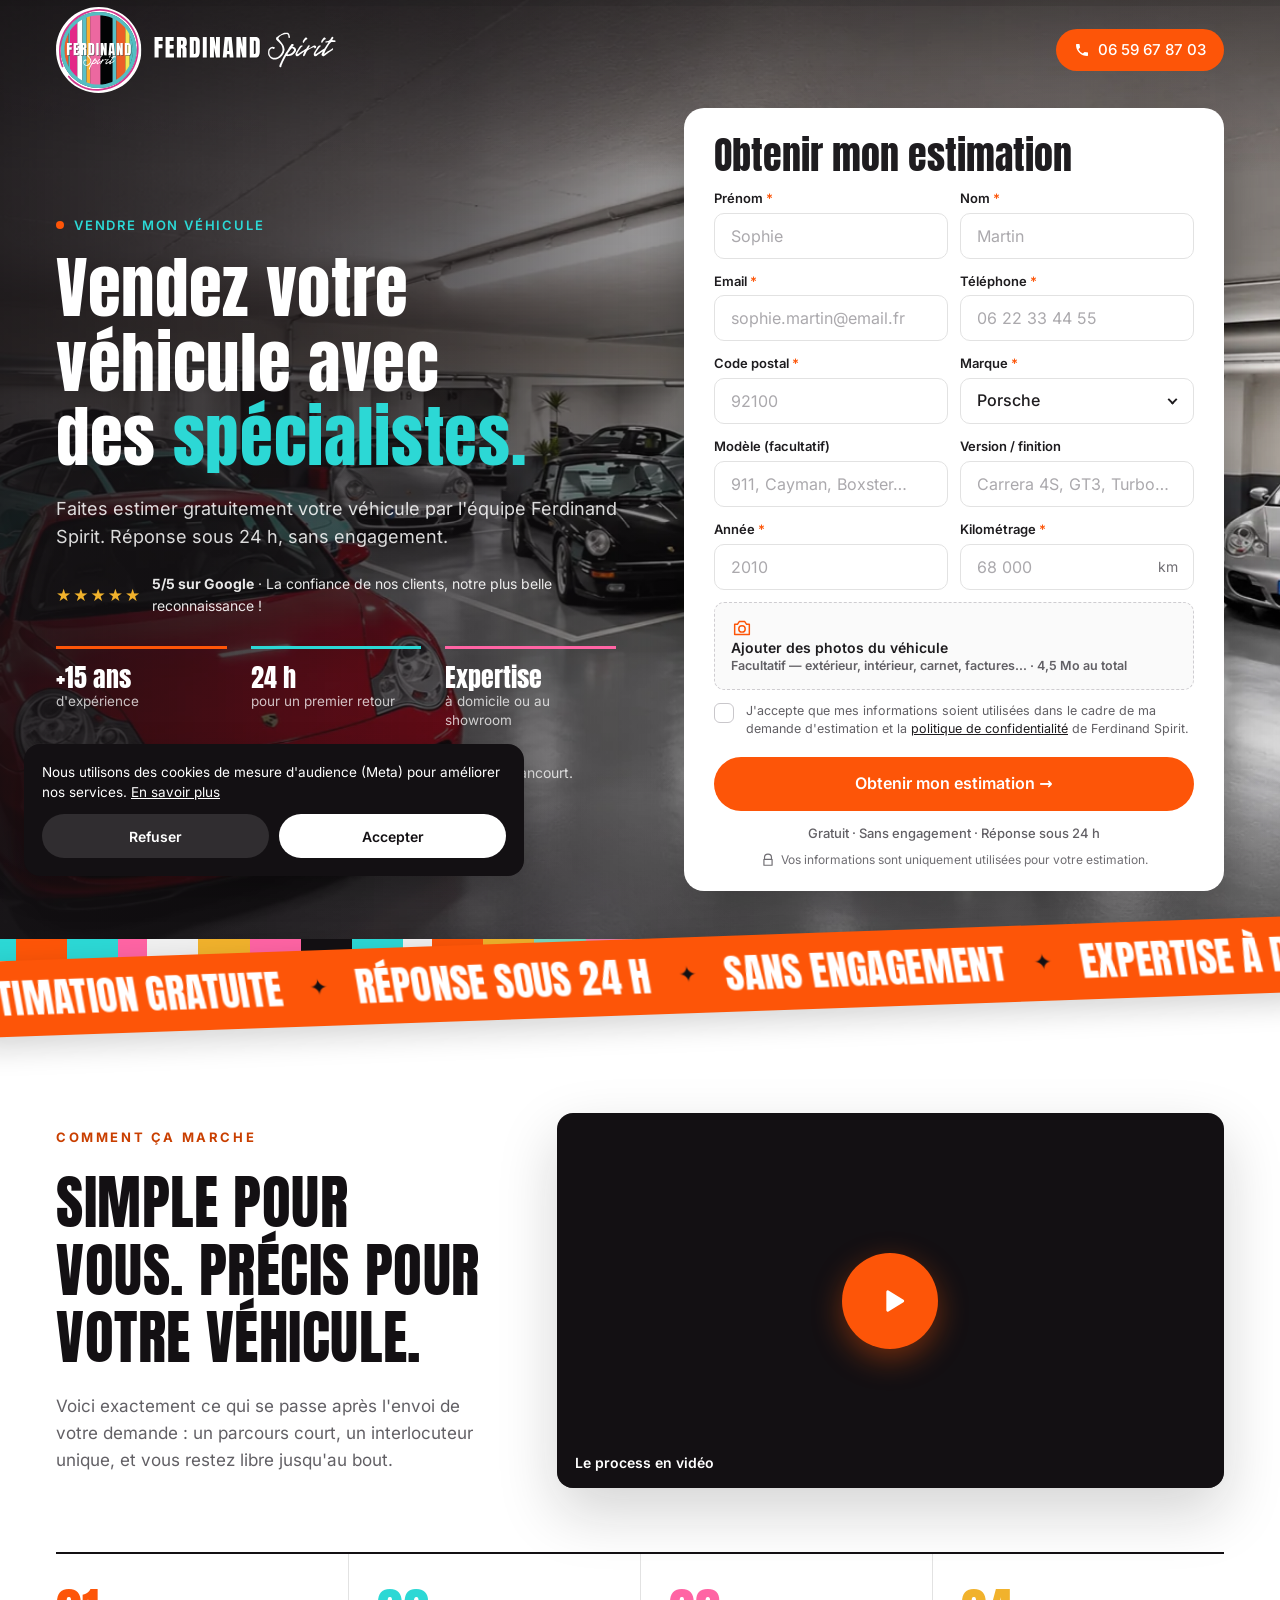
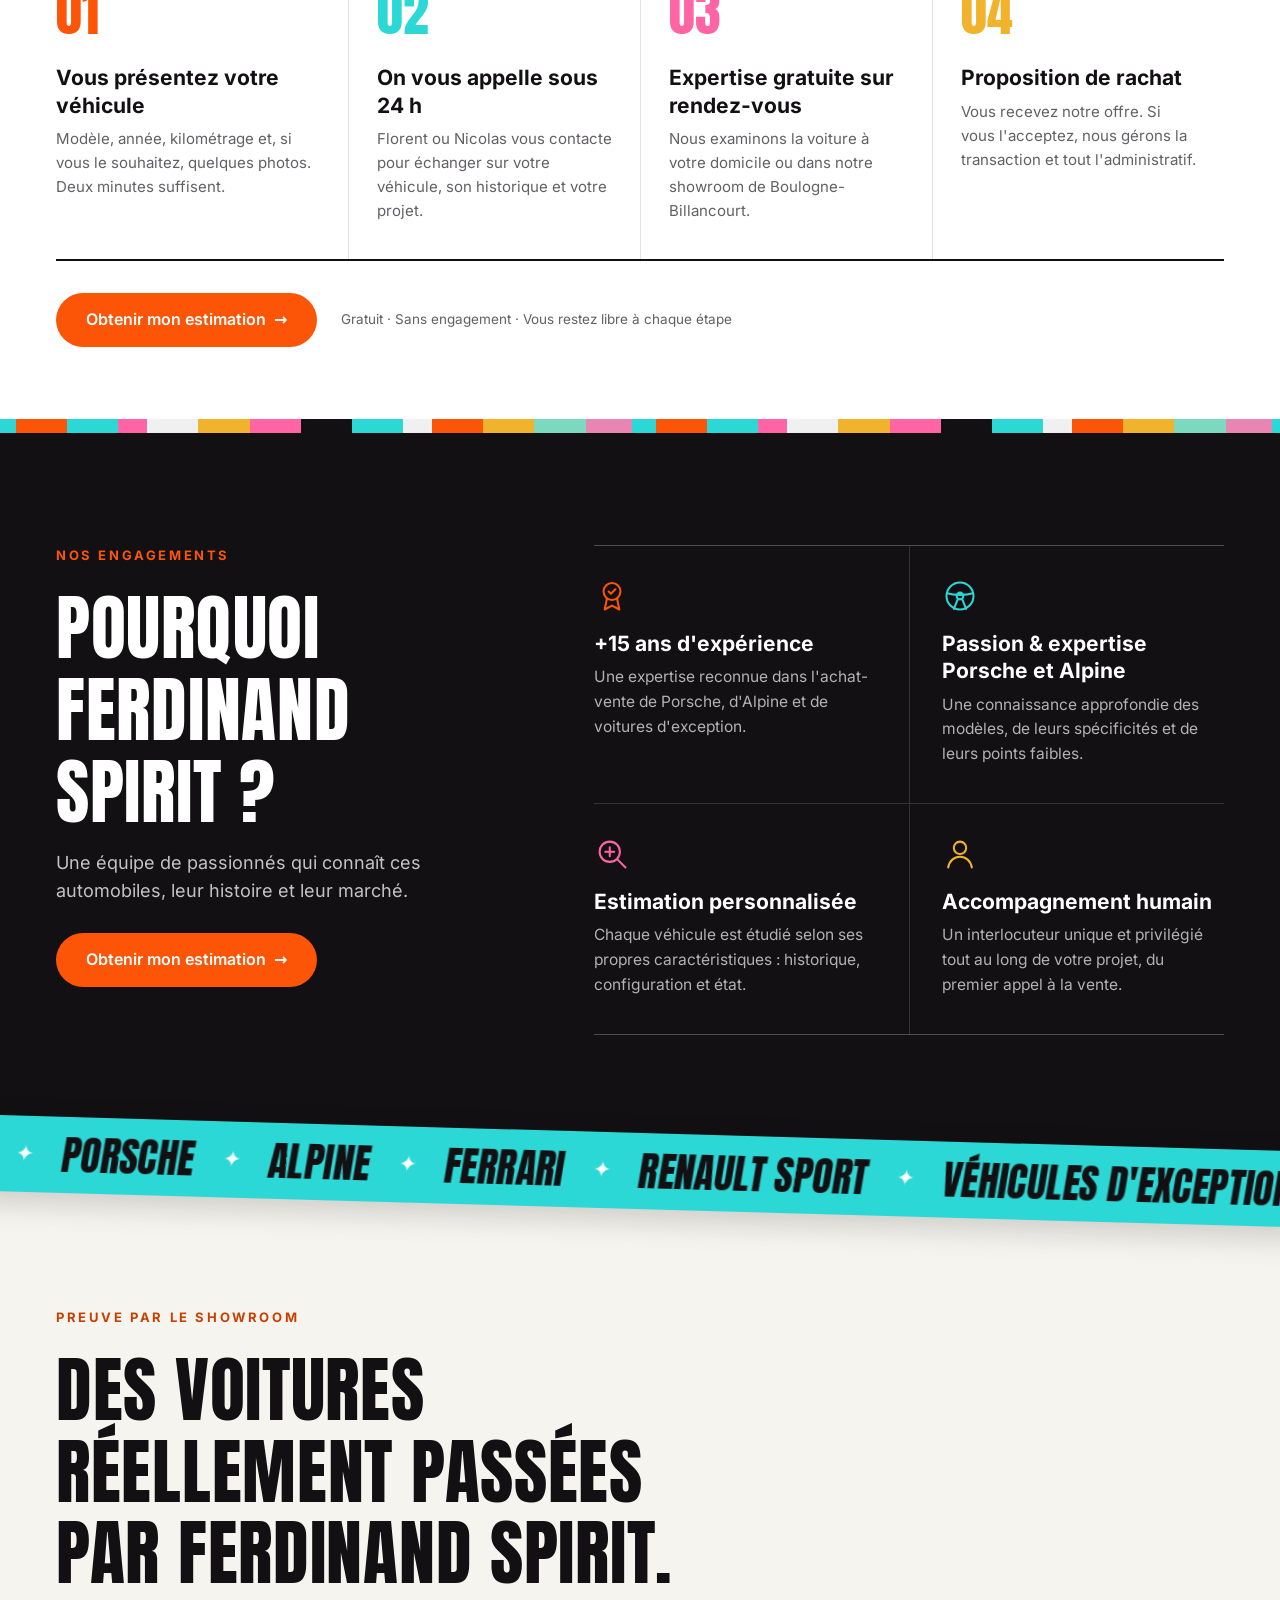
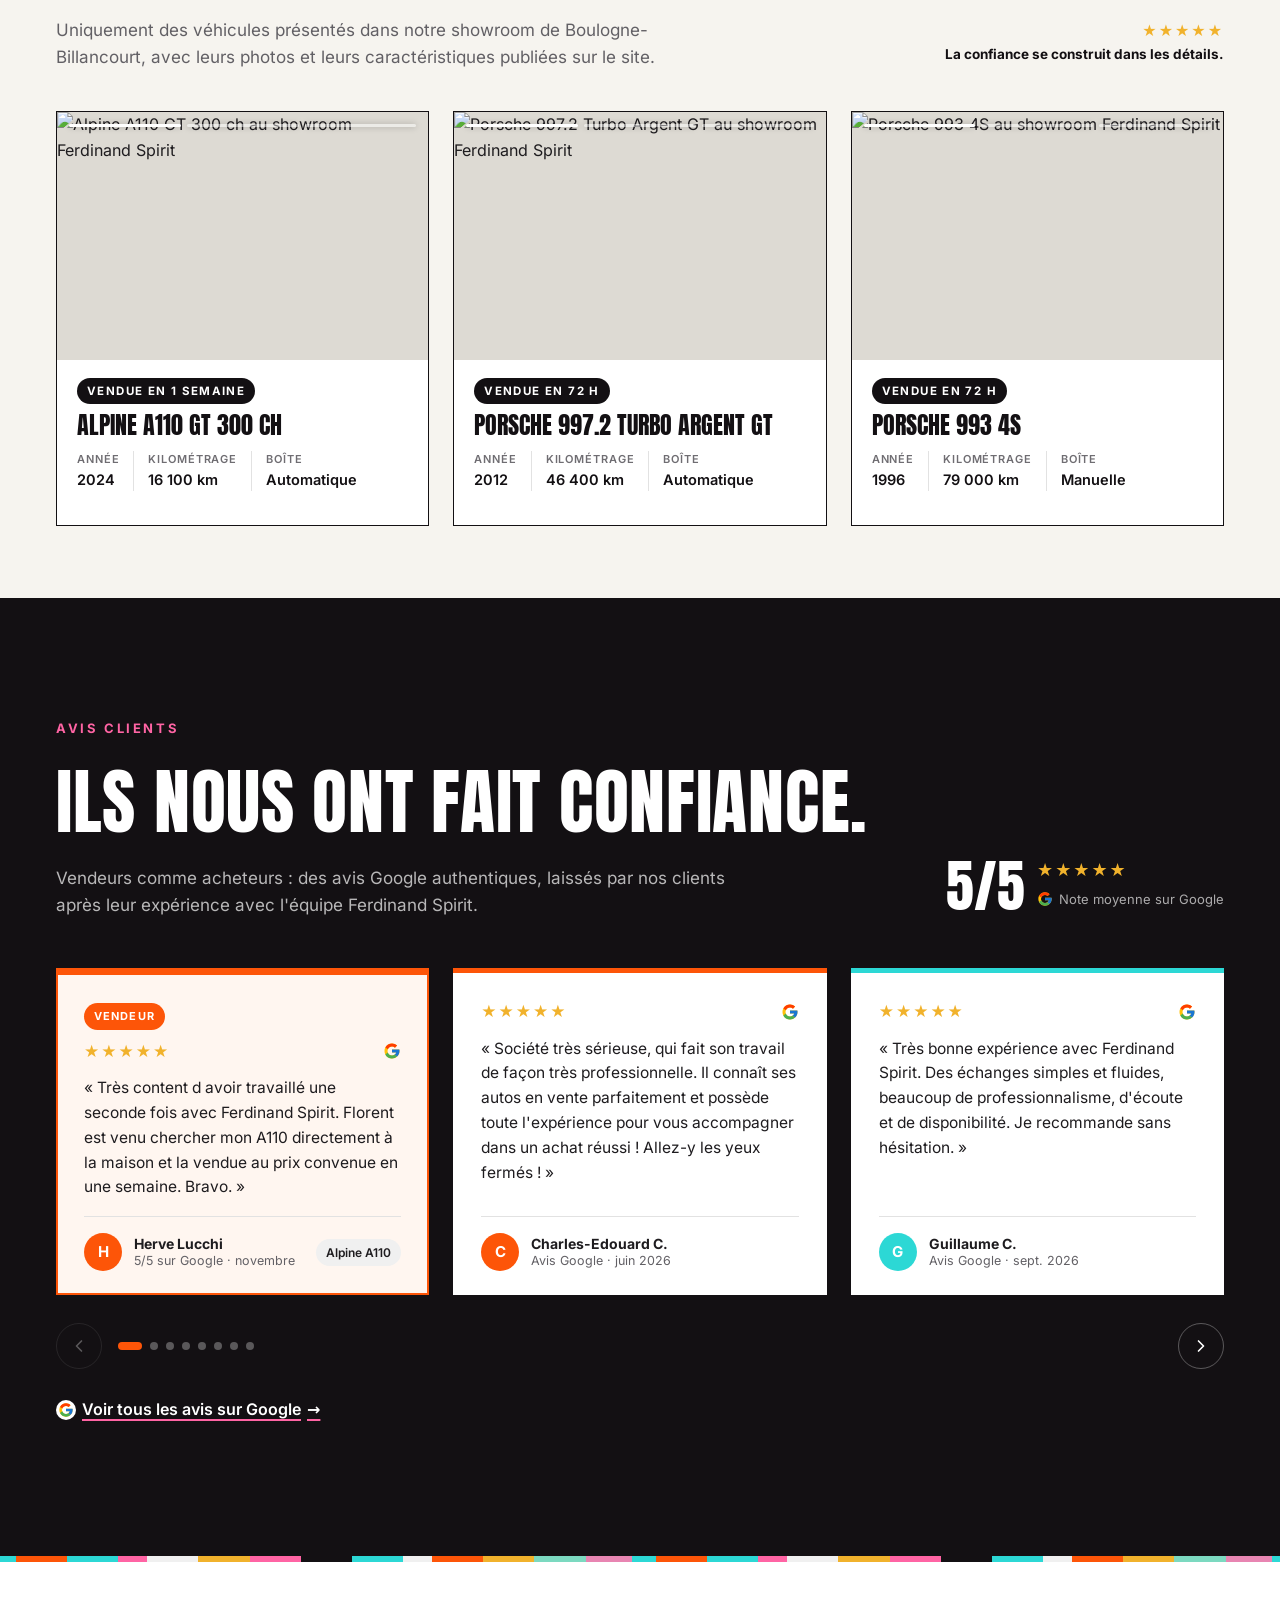
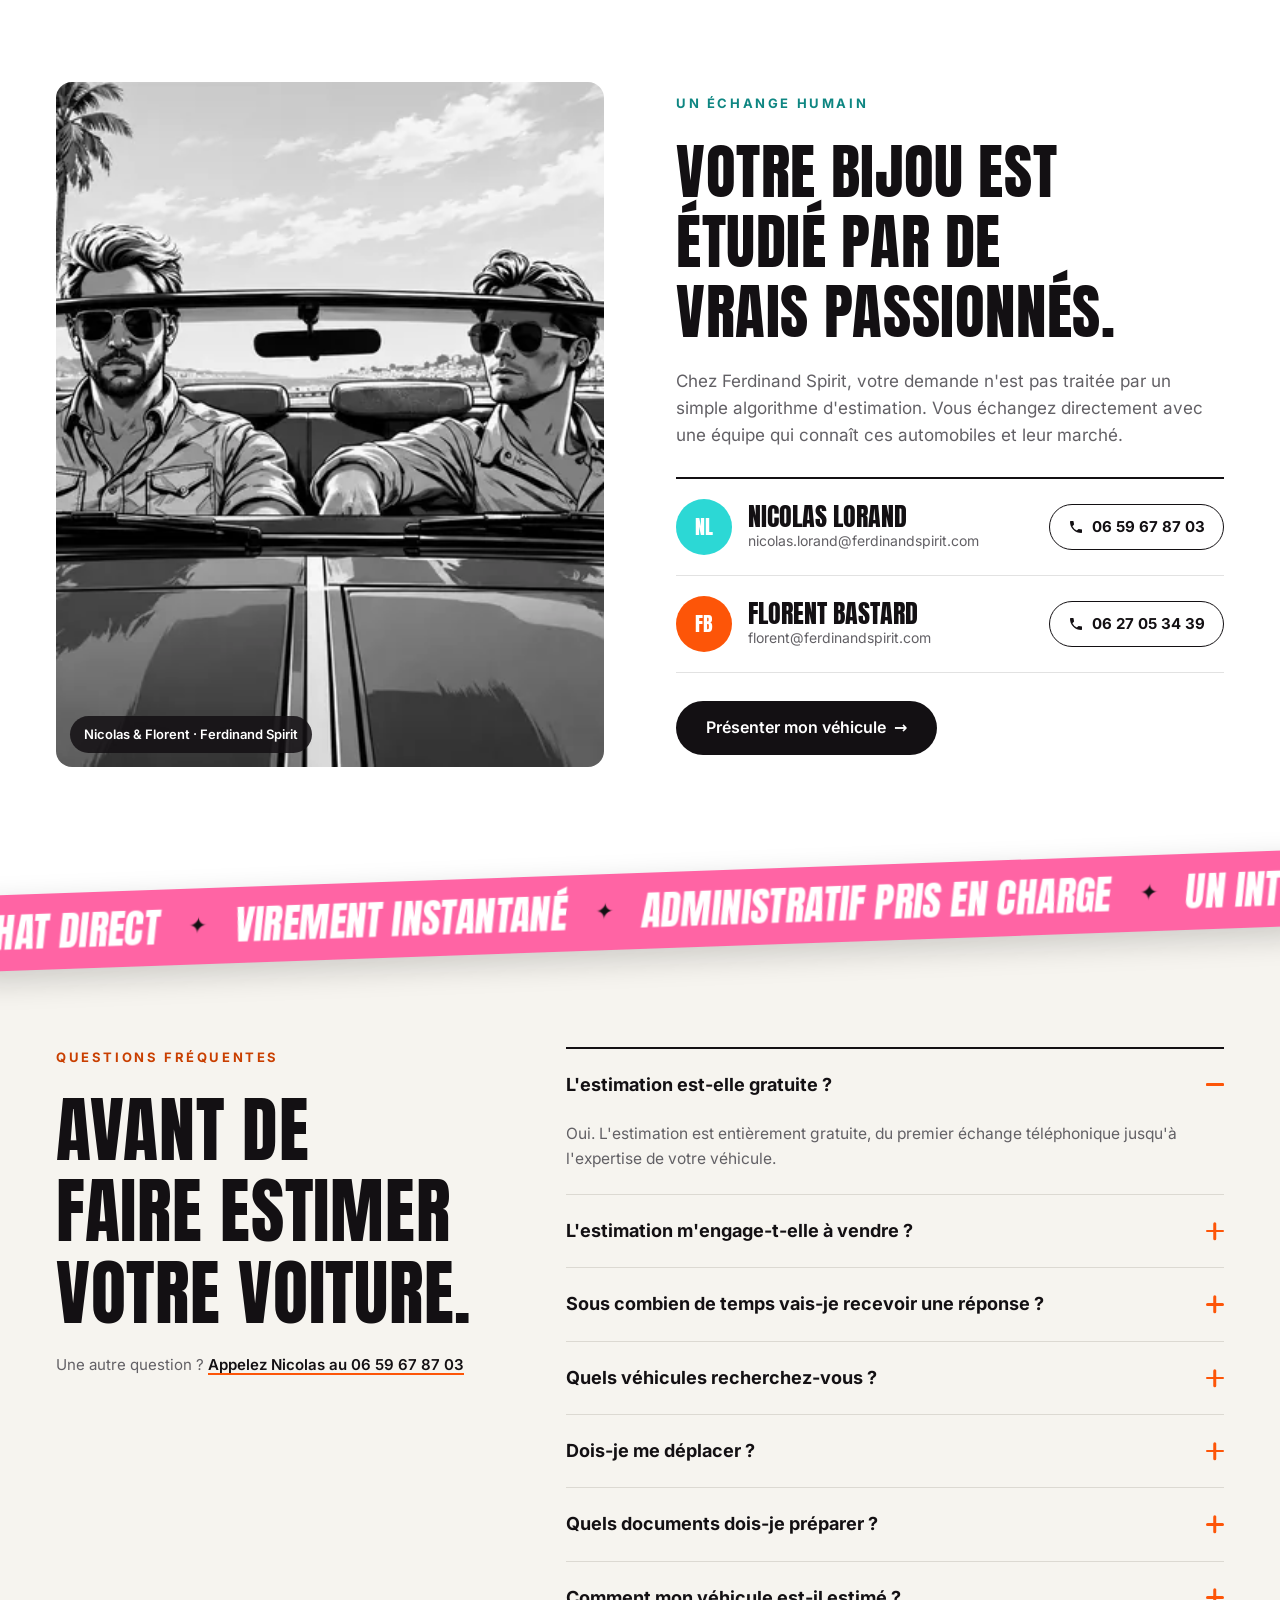
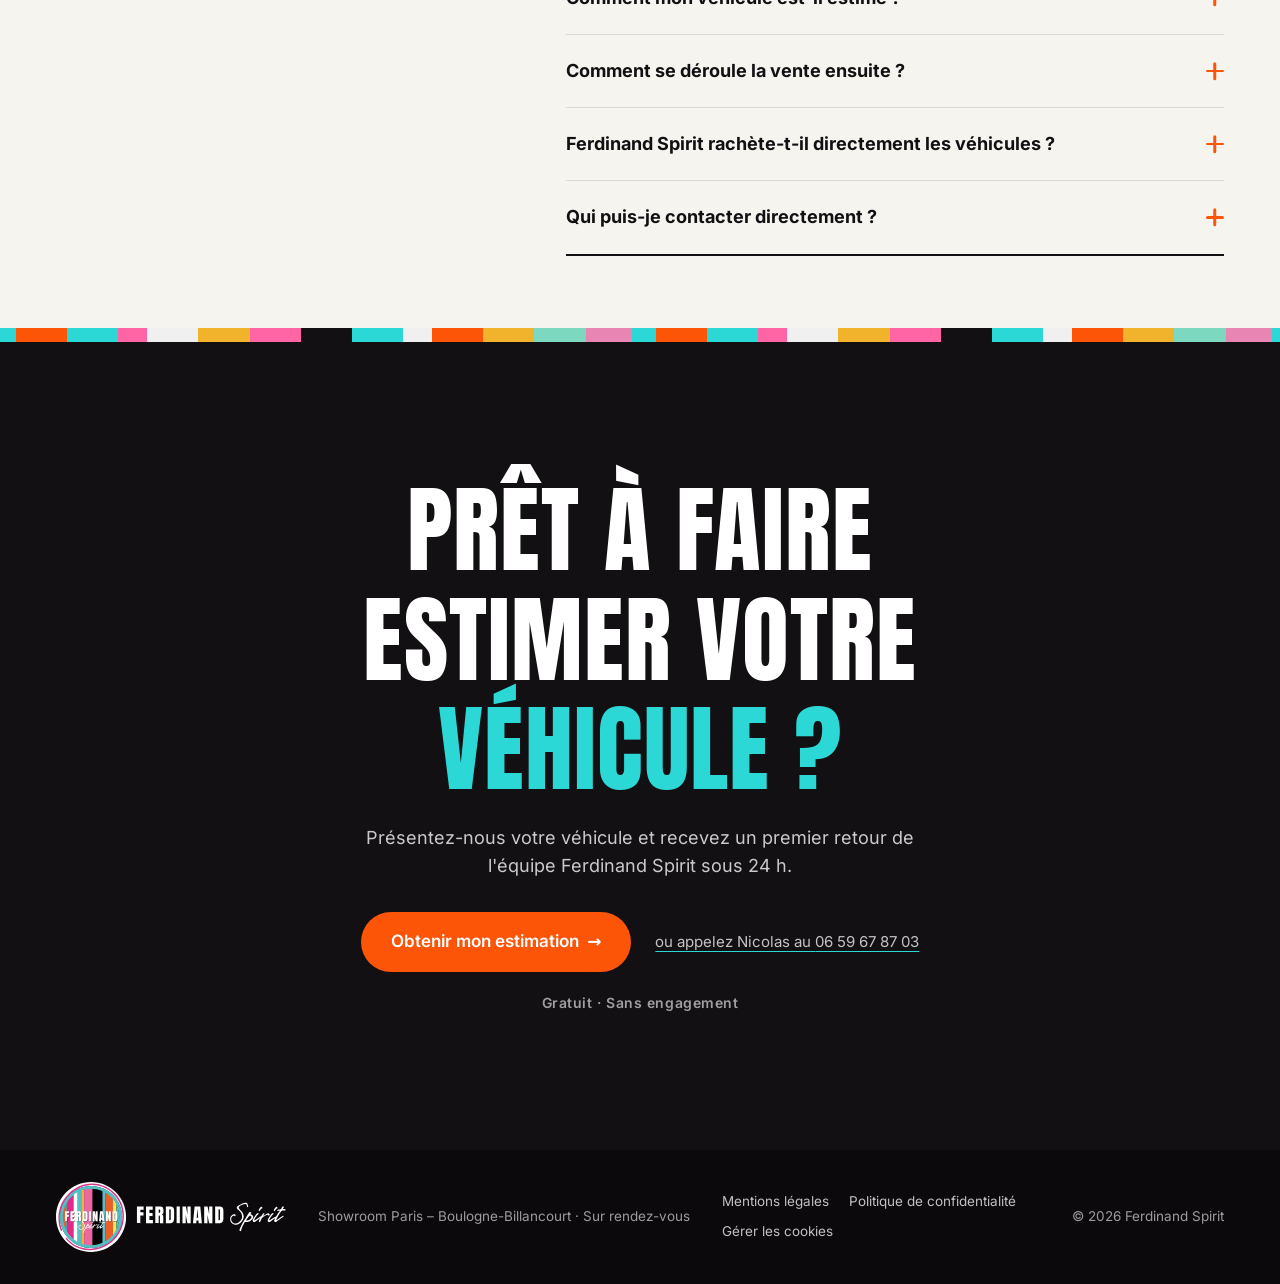
==== commit bcef50b2: "Match Ferdinand Spirit logo widths to the official site" ====
--- a/index.html
+++ b/index.html
@@ -21,7 +21,7 @@
   <link rel="preload" as="image" type="image/webp" imagesrcset="assets/img/hero-showroom-1200.webp 1200w, assets/img/hero-showroom-1672.webp 1672w" imagesizes="100vw" media="(min-width: 768px)" fetchpriority="high">
 
   <link rel="icon" type="image/png" href="assets/img/logo-badge.png">
-  <link rel="stylesheet" href="css/style.css?v=8">
+  <link rel="stylesheet" href="css/style.css?v=9">
 
   <script>document.documentElement.classList.add("js");</script>
   <script src="js/config.js?v=7" defer></script>
--- a/css/style.css
+++ b/css/style.css
@@ -46,7 +46,7 @@
     var(--c-light) 63% 67.5%, var(--c-orange) 67.5% 75.5%, var(--c-yellow) 75.5% 83.5%,
     var(--c-mint) 83.5% 91.5%, var(--c-pink-soft) 91.5% 98.7%, var(--c-turquoise) 98.7% 100%);
 }
-@media (min-width: 768px)  { :root { --gutter: 40px; --header-h: 84px; } }
+@media (min-width: 768px)  { :root { --gutter: 40px; --header-h: 100px; } }
 @media (min-width: 1280px) { :root { --gutter: 56px; } }
 
 /* ---------- 2. RESET ---------- */
@@ -90,8 +90,8 @@
 .site-header { position: absolute; inset: 0 0 auto; z-index: 20; height: var(--header-h); color: #fff; }
 .site-header__inner { height: 100%; display: flex; align-items: center; justify-content: space-between; gap: 16px; }
 .logo { display: inline-flex; align-items: center; gap: 10px; text-decoration: none; }
-.logo__image { width: auto; height: 40px; }
-@media (min-width: 768px) { .logo__image { height: 48px; } }
+.logo__image { width: 133px; height: auto; }
+@media (min-width: 768px) { .site-header .logo__image { width: 280px; } }
 
 .header-phone {
   display: inline-flex; align-items: center; gap: 8px; min-height: 42px; padding: 0 18px;
@@ -102,7 +102,6 @@
 .header-phone:hover { background: var(--c-orange-dark); }
 @media (max-width: 479px) {
   .site-header__inner { gap: 10px; }
-  .site-header .logo__image { height: clamp(40px, 12vw, 46px); }
   .header-phone { padding: 0 9px; gap: 5px; font-size: 12px; }
 }
 
@@ -658,7 +657,7 @@
 .site-footer { padding: 32px 0 calc(96px + env(safe-area-inset-bottom)); background: #0B090B; color: rgba(255,255,255,.6); font-size: 13.5px; }
 .site-footer__inner { display: grid; gap: 16px; justify-items: start; }
 .logo--footer { color: #fff; }
-.logo--footer .logo__image { height: 40px; }
+.logo--footer .logo__image { width: 237px; }
 .site-footer__links { display: flex; flex-wrap: wrap; gap: 8px 20px; }
 .site-footer a { color: rgba(255,255,255,.75); text-decoration: none; }
 .site-footer a:hover { color: #fff; text-decoration: underline; }
@@ -701,11 +700,11 @@
 .header-cta { display: none; }
 @media (min-width: 1024px) {
   .site-header.is-fixed {
-    position: fixed; height: 68px; background: rgba(19,16,19,.92);
+    position: fixed; height: 84px; background: rgba(19,16,19,.92);
     -webkit-backdrop-filter: blur(12px); backdrop-filter: blur(12px);
     box-shadow: 0 1px 0 rgba(255,255,255,.08); animation: headerIn .35s var(--ease);
   }
-  .site-header.is-fixed .logo__image { height: 40px; }
+  .site-header.is-fixed .logo__image { width: 237px; }
   .site-header.is-fixed .header-cta { display: inline-flex; }
   .site-header.is-fixed .header-phone { background: transparent; border: 1px solid rgba(255,255,255,.35); }
   .site-header.is-fixed .header-phone:hover { background: rgba(255,255,255,.1); }
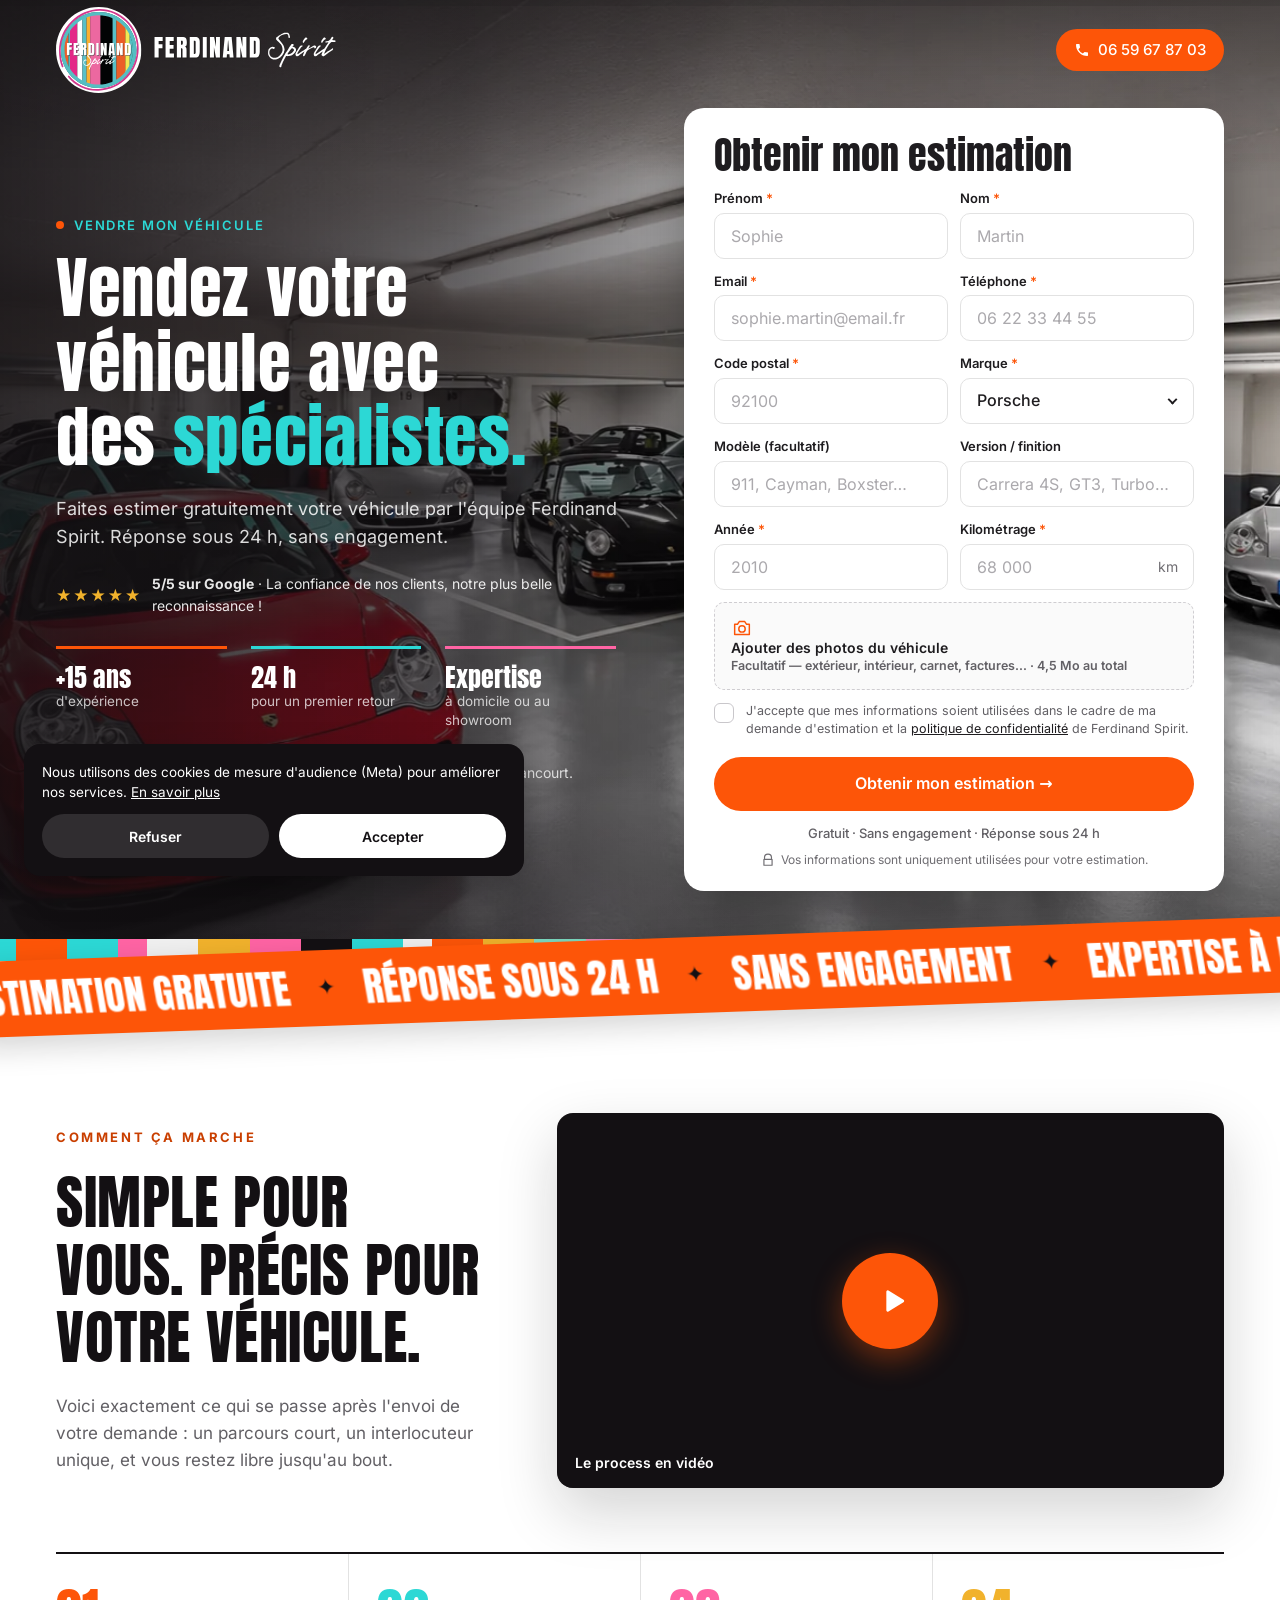
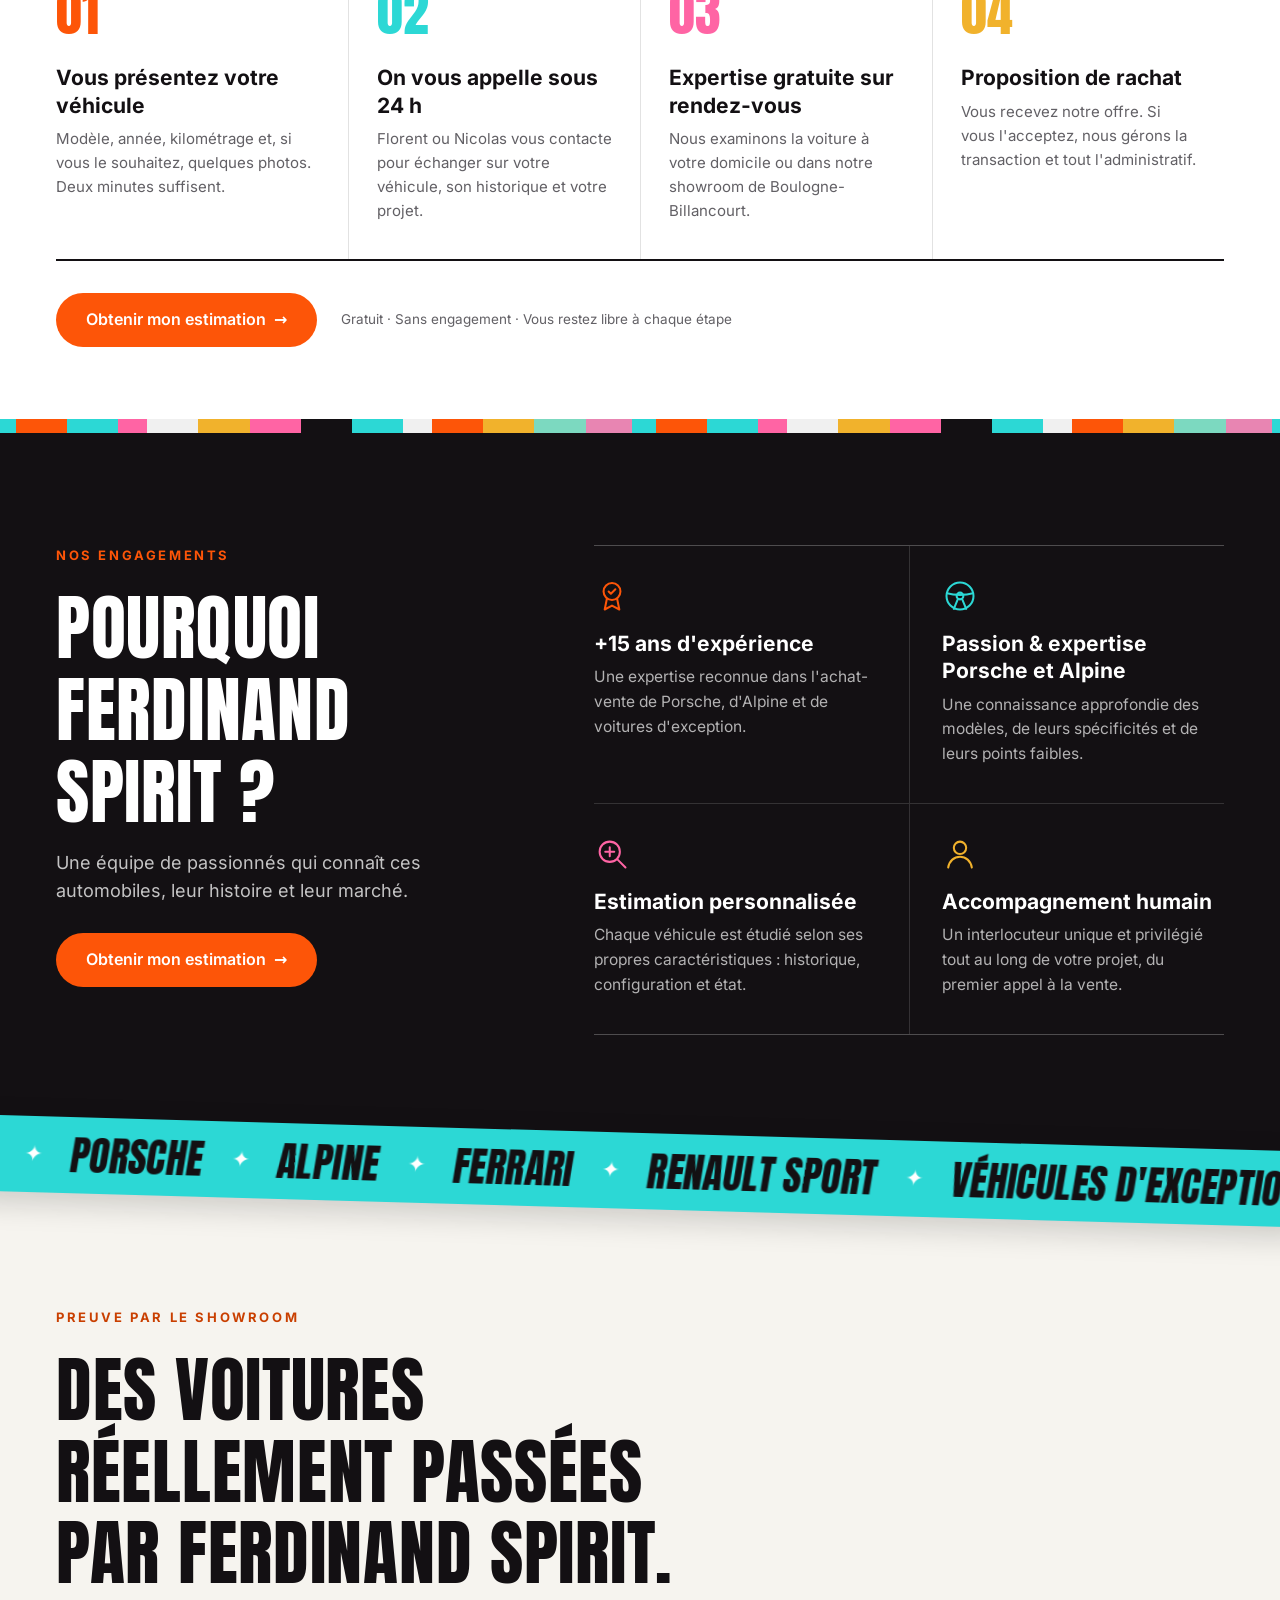
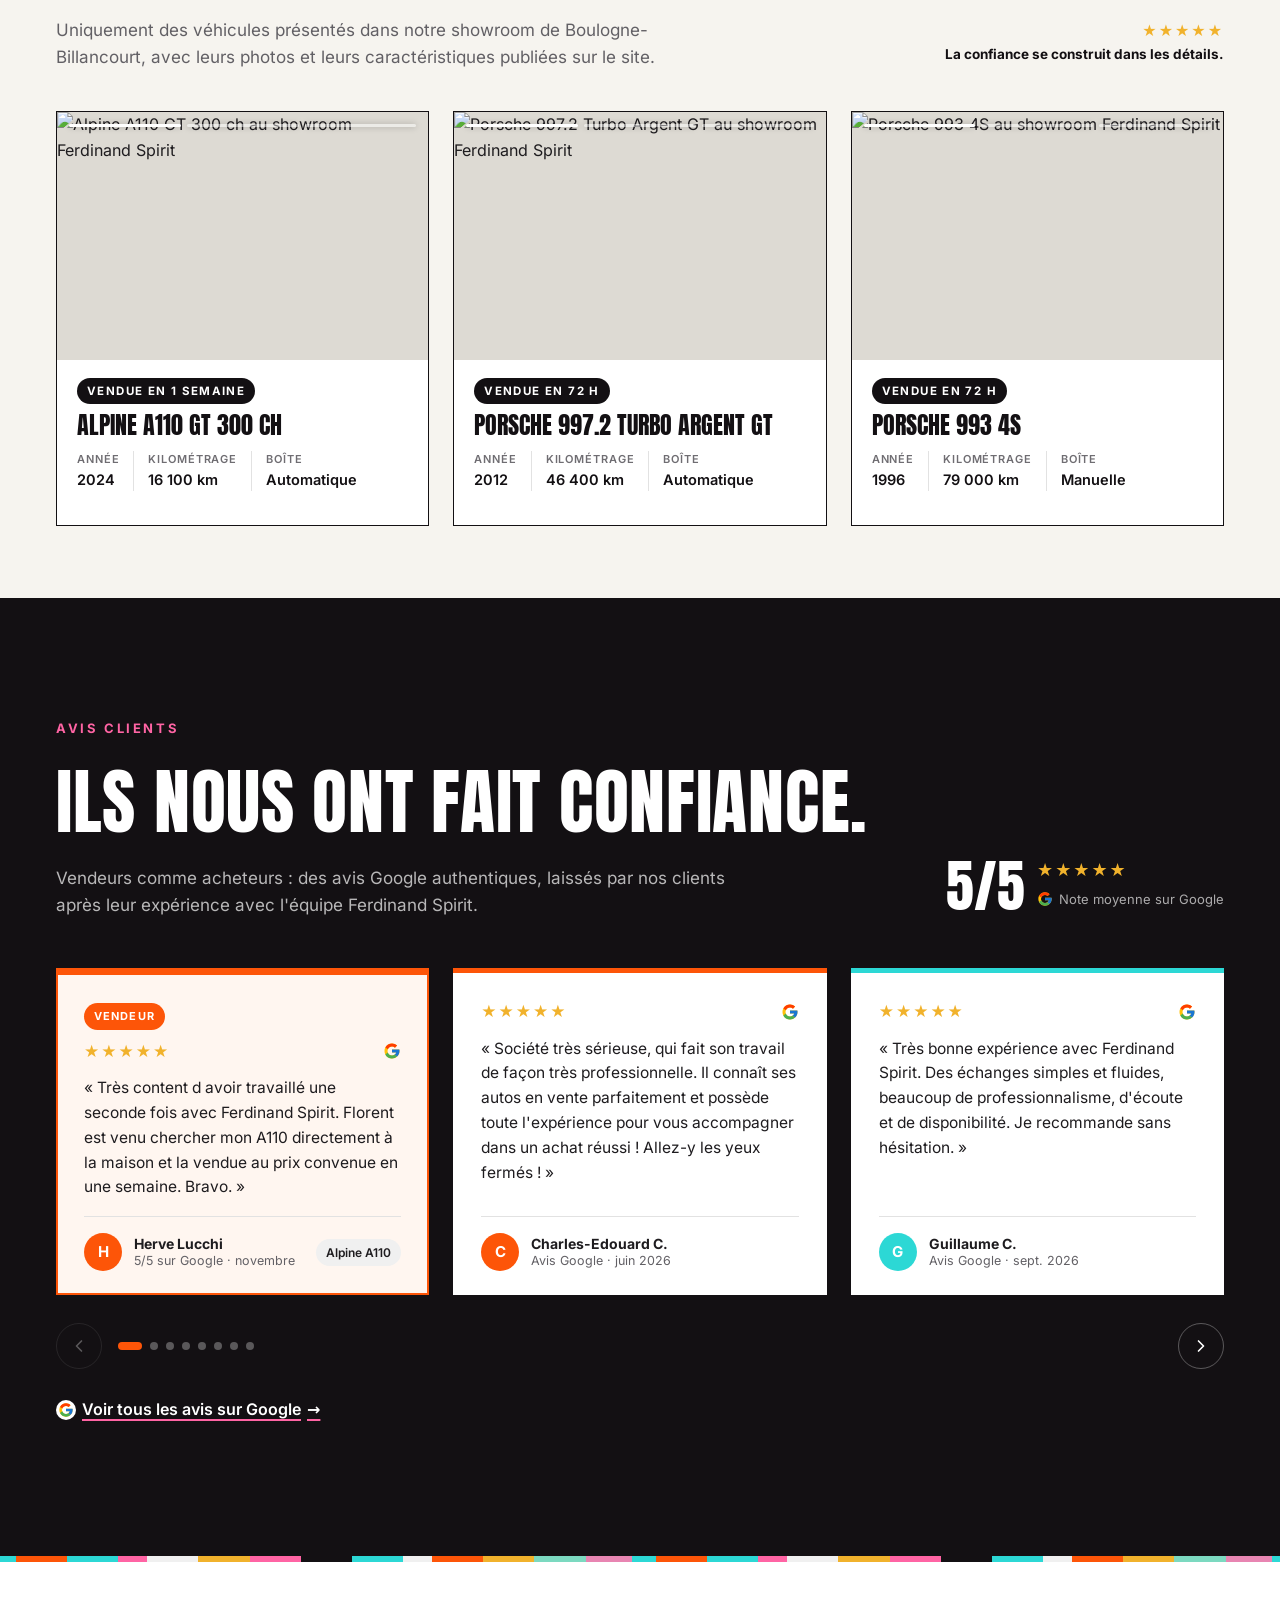
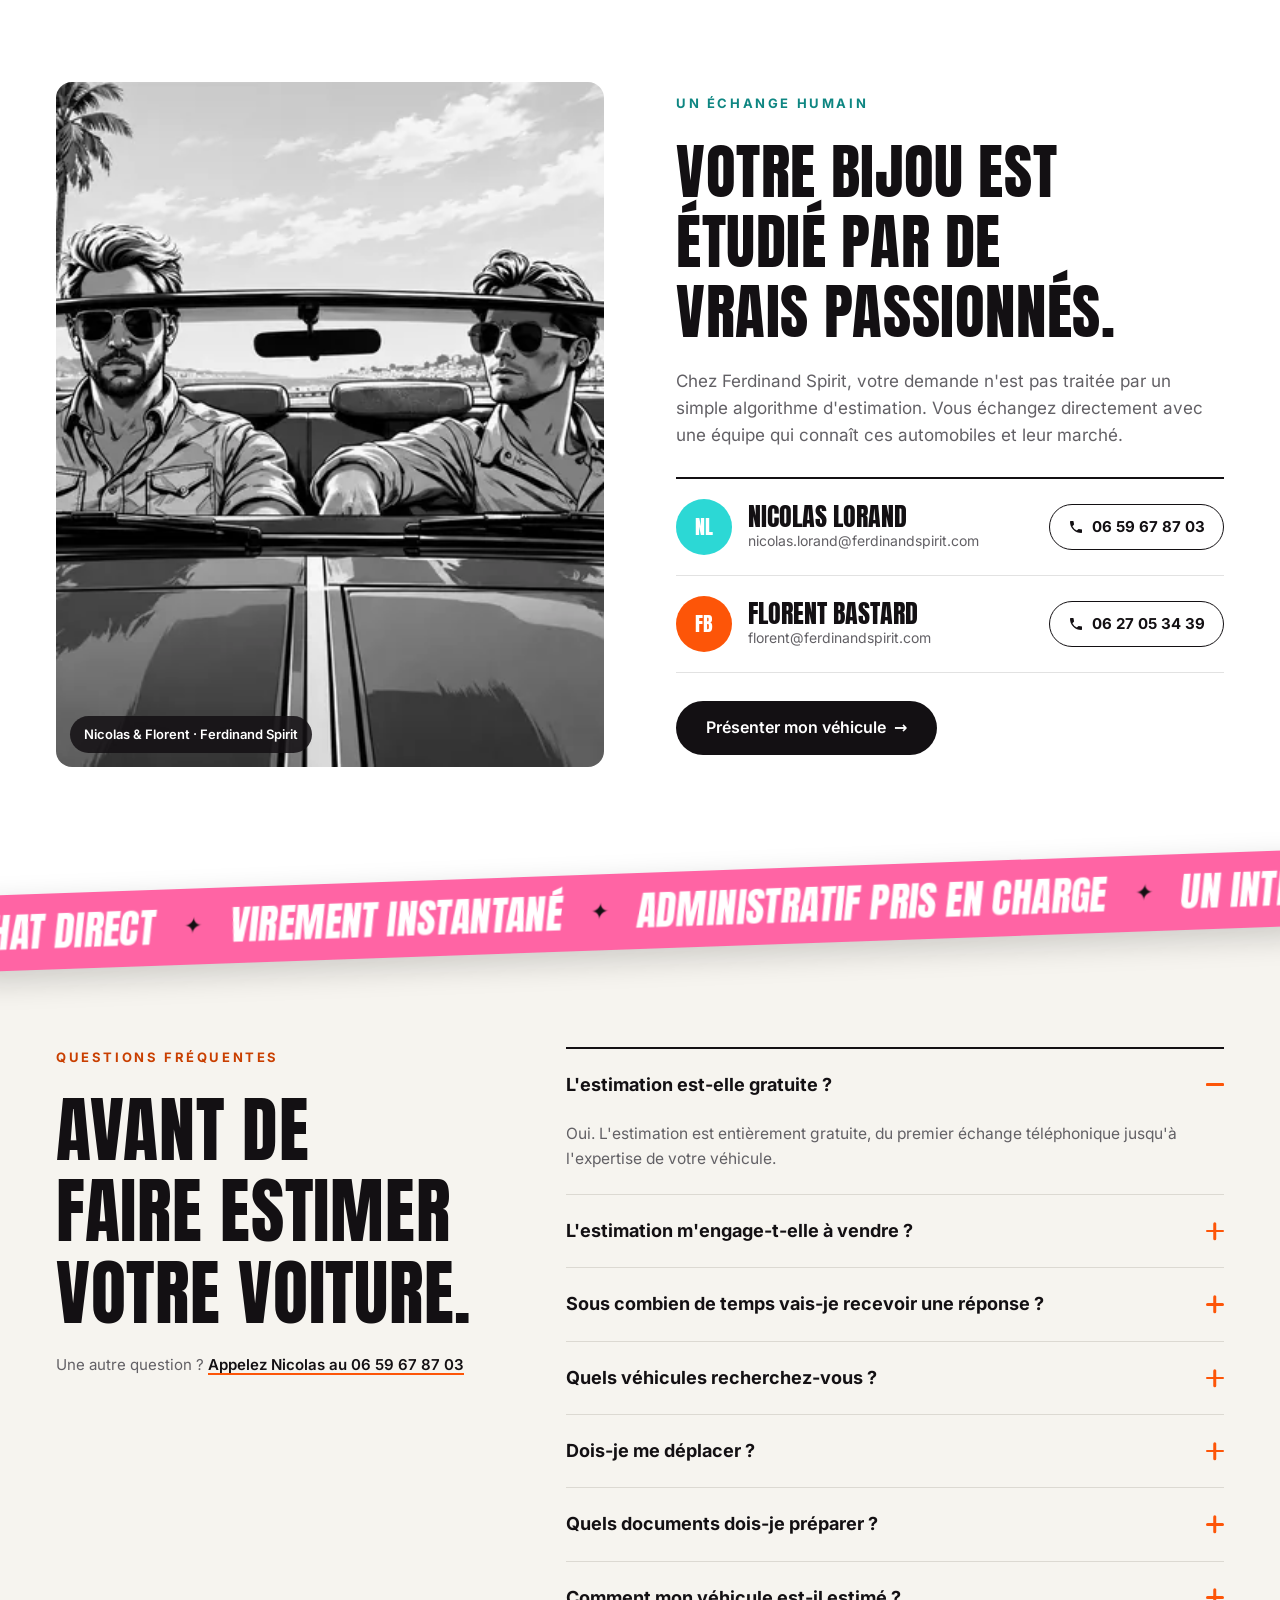
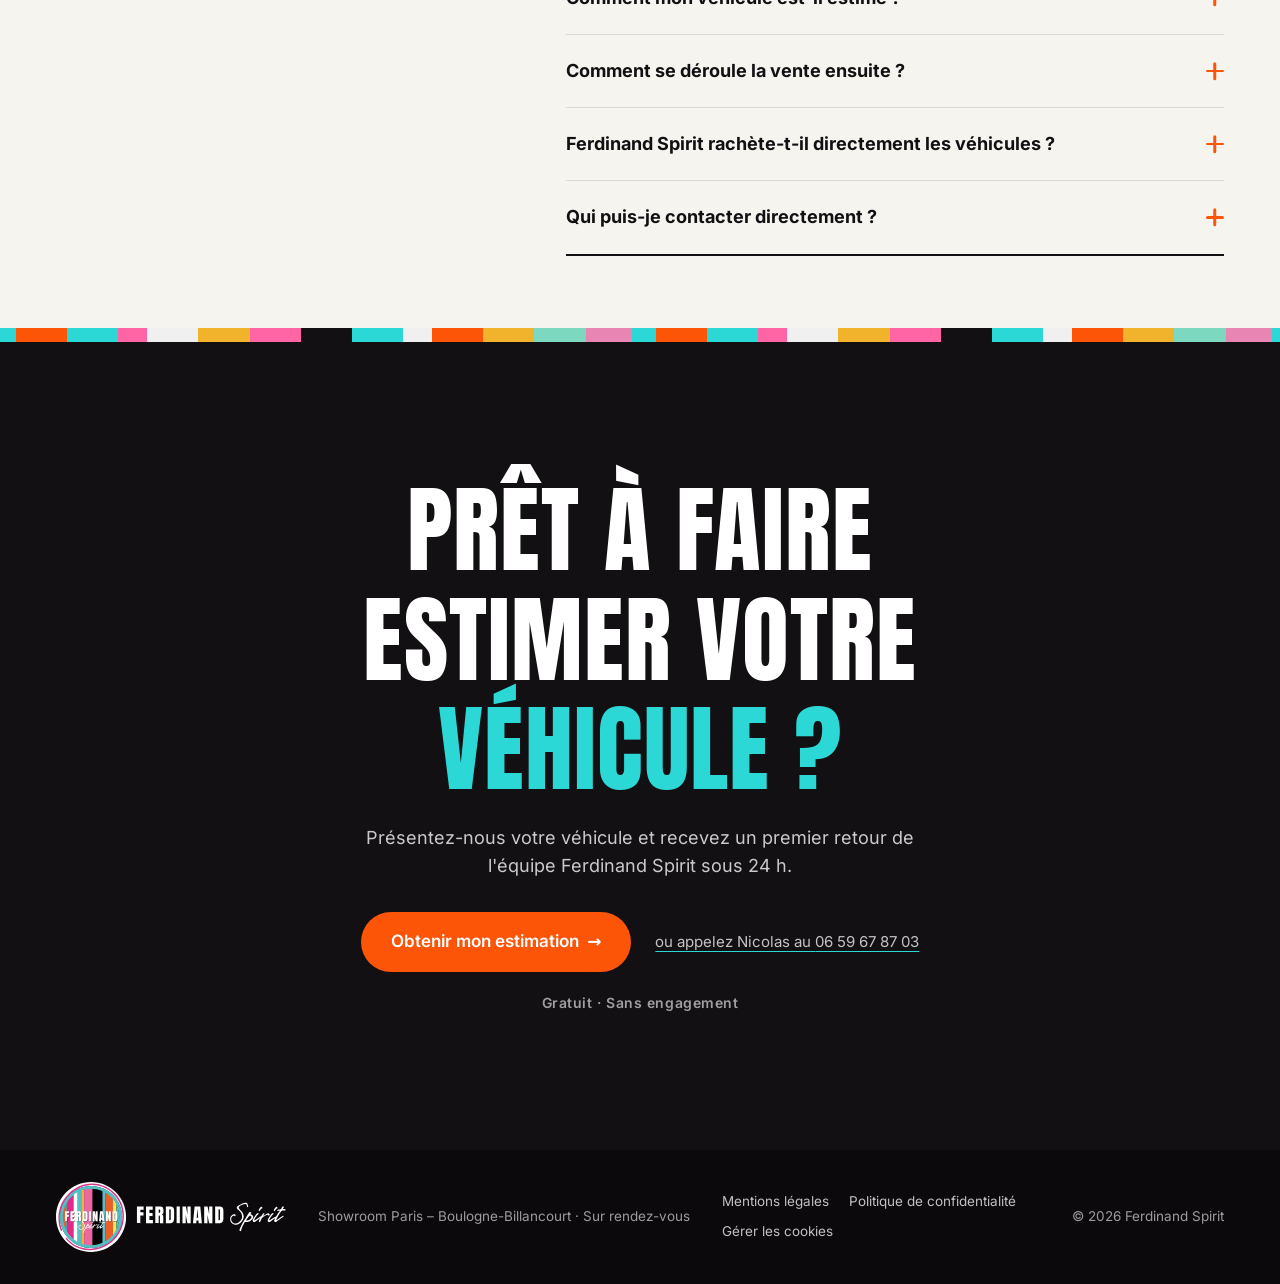
==== commit 577bb966: "Refresh pixel configuration cache" ====
--- a/index.html
+++ b/index.html
@@ -24,7 +24,7 @@
   <link rel="stylesheet" href="css/style.css?v=9">
 
   <script>document.documentElement.classList.add("js");</script>
-  <script src="js/config.js?v=7" defer></script>
+  <script src="js/config.js?v=8" defer></script>
   <script src="js/main.js?v=10" defer></script>
 </head>
 <body>
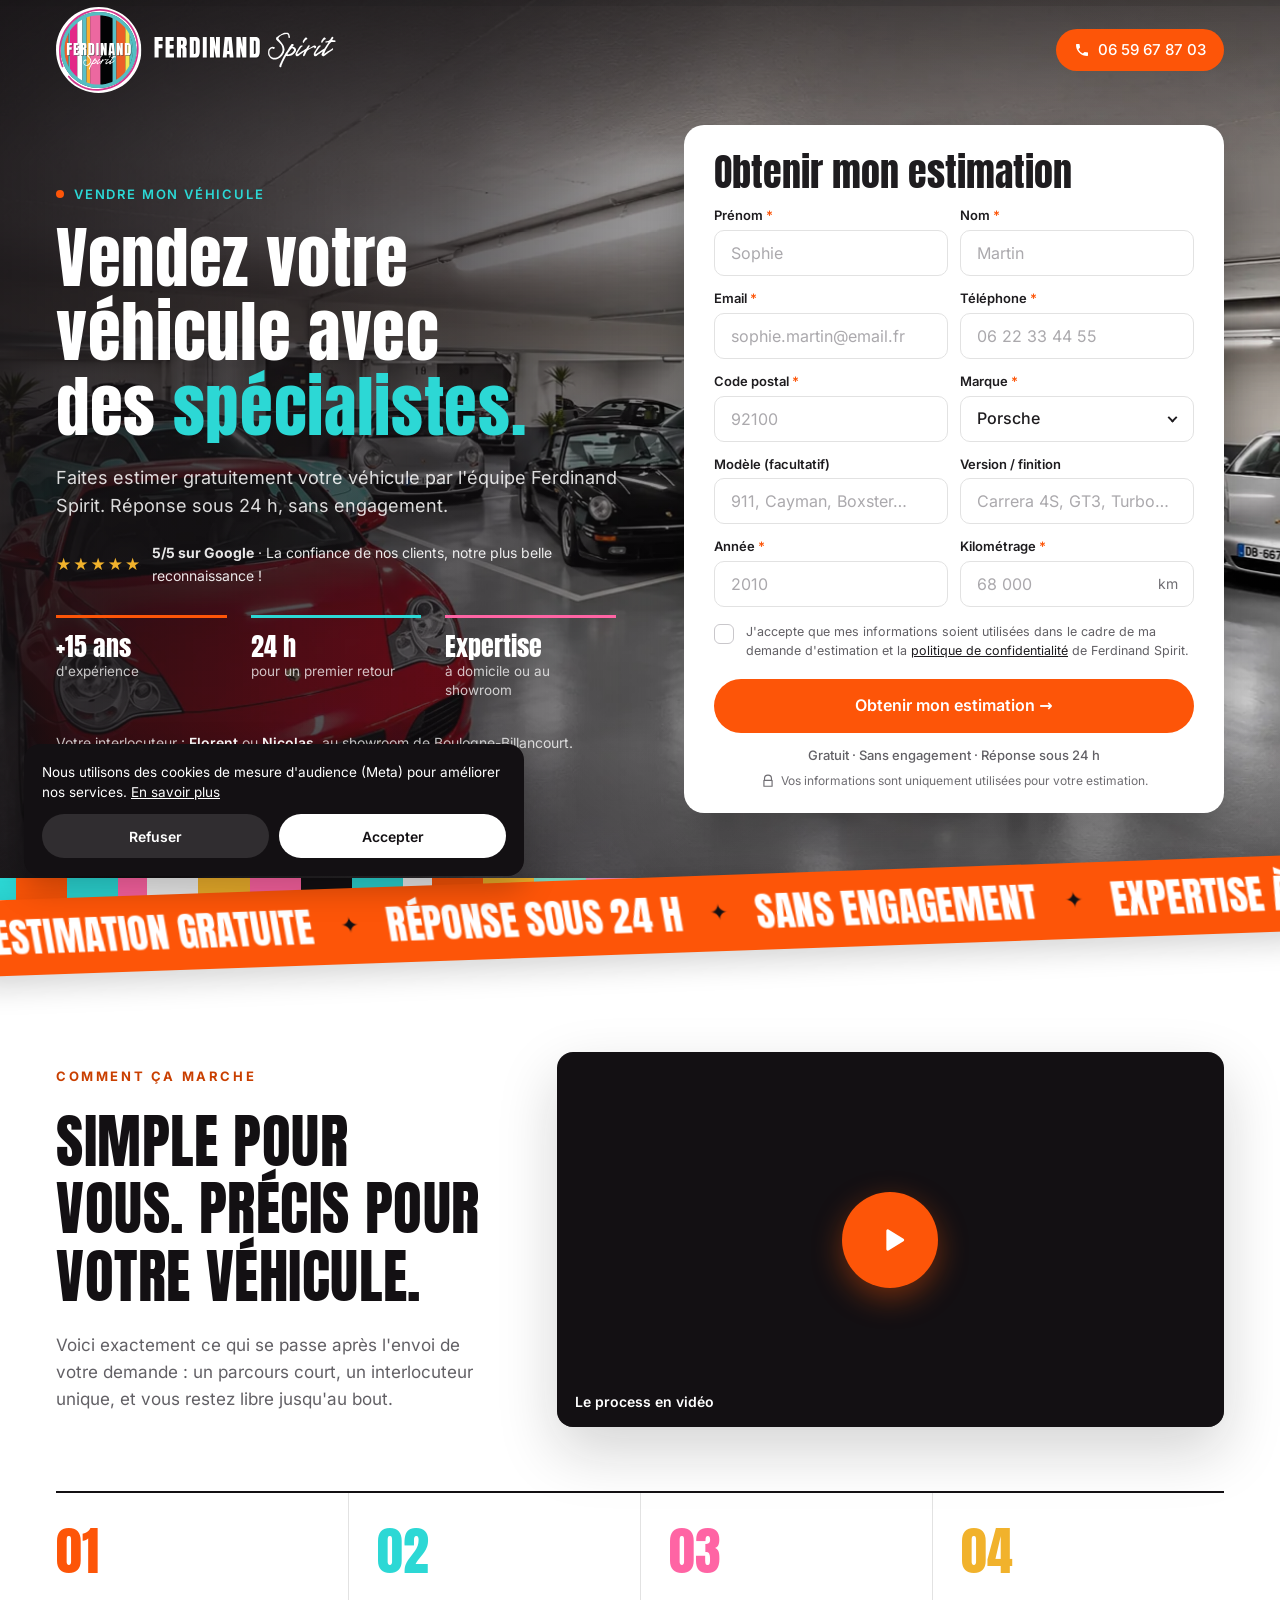
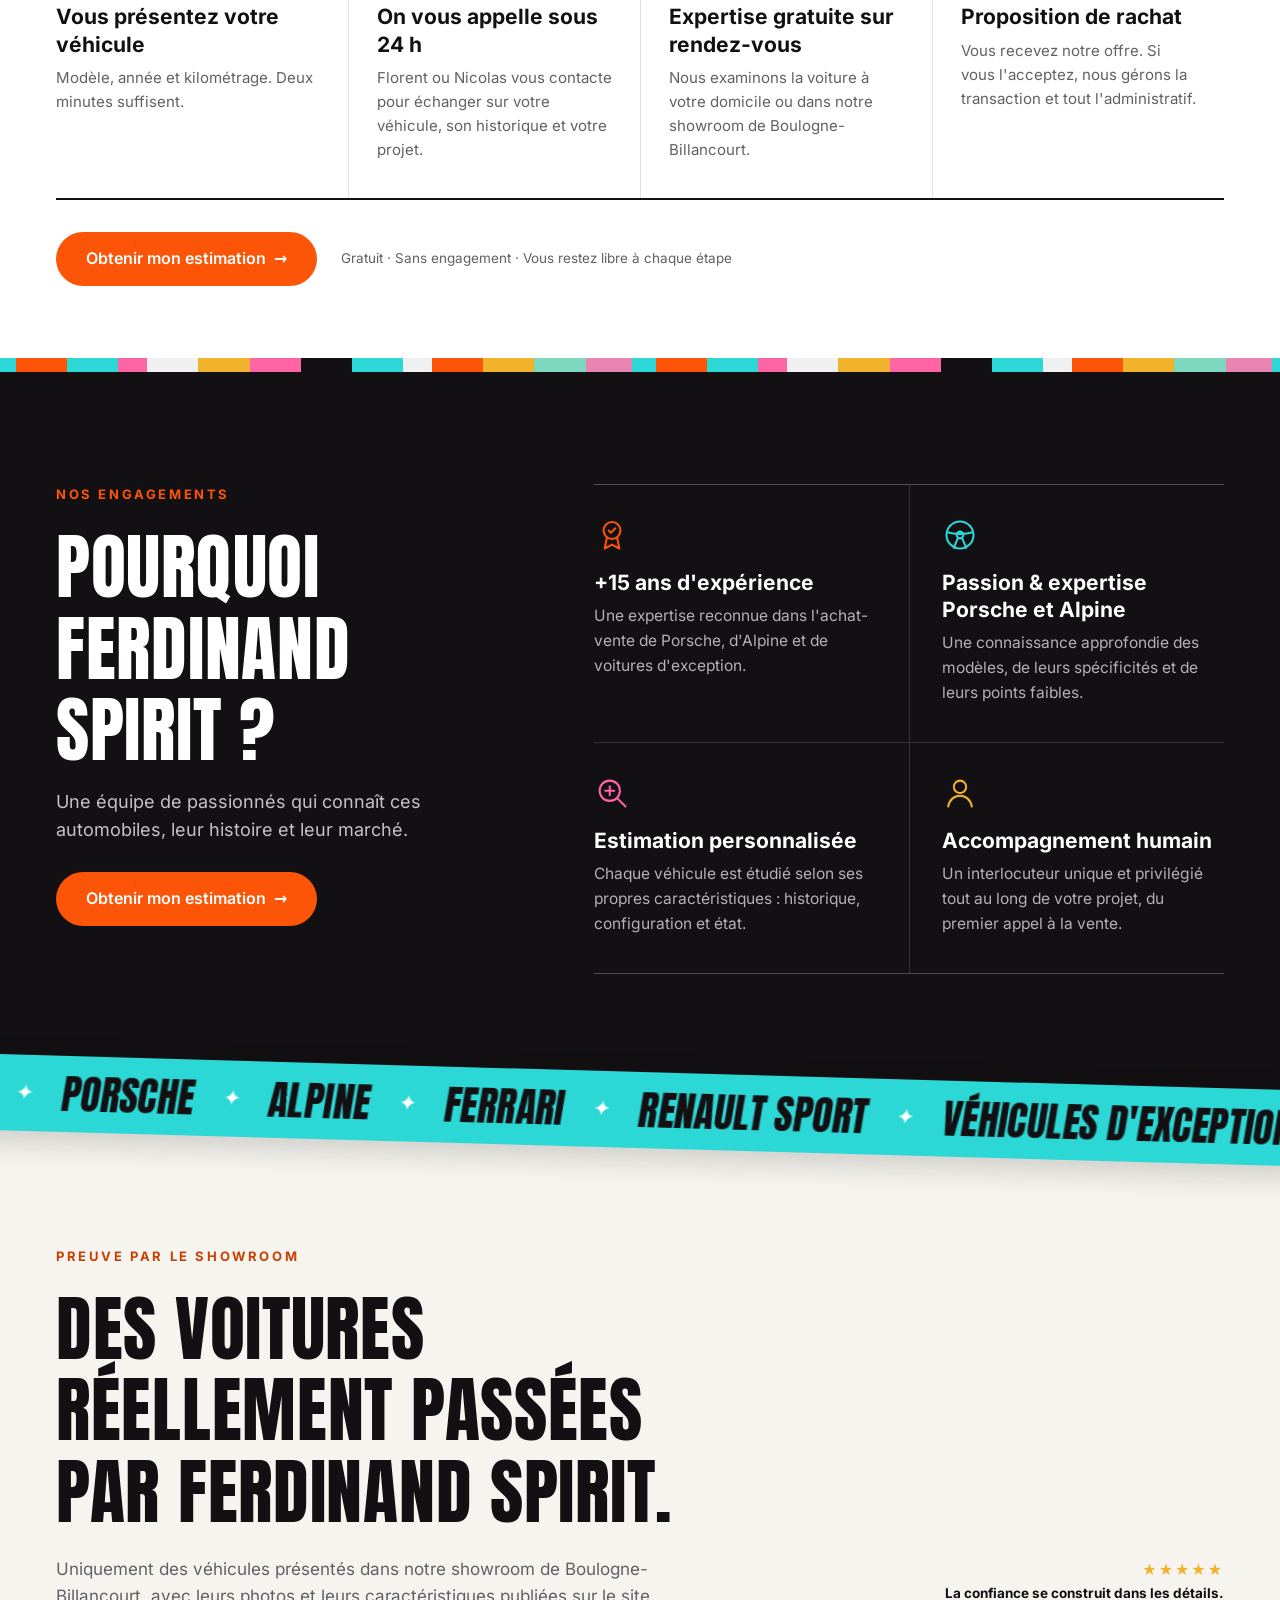
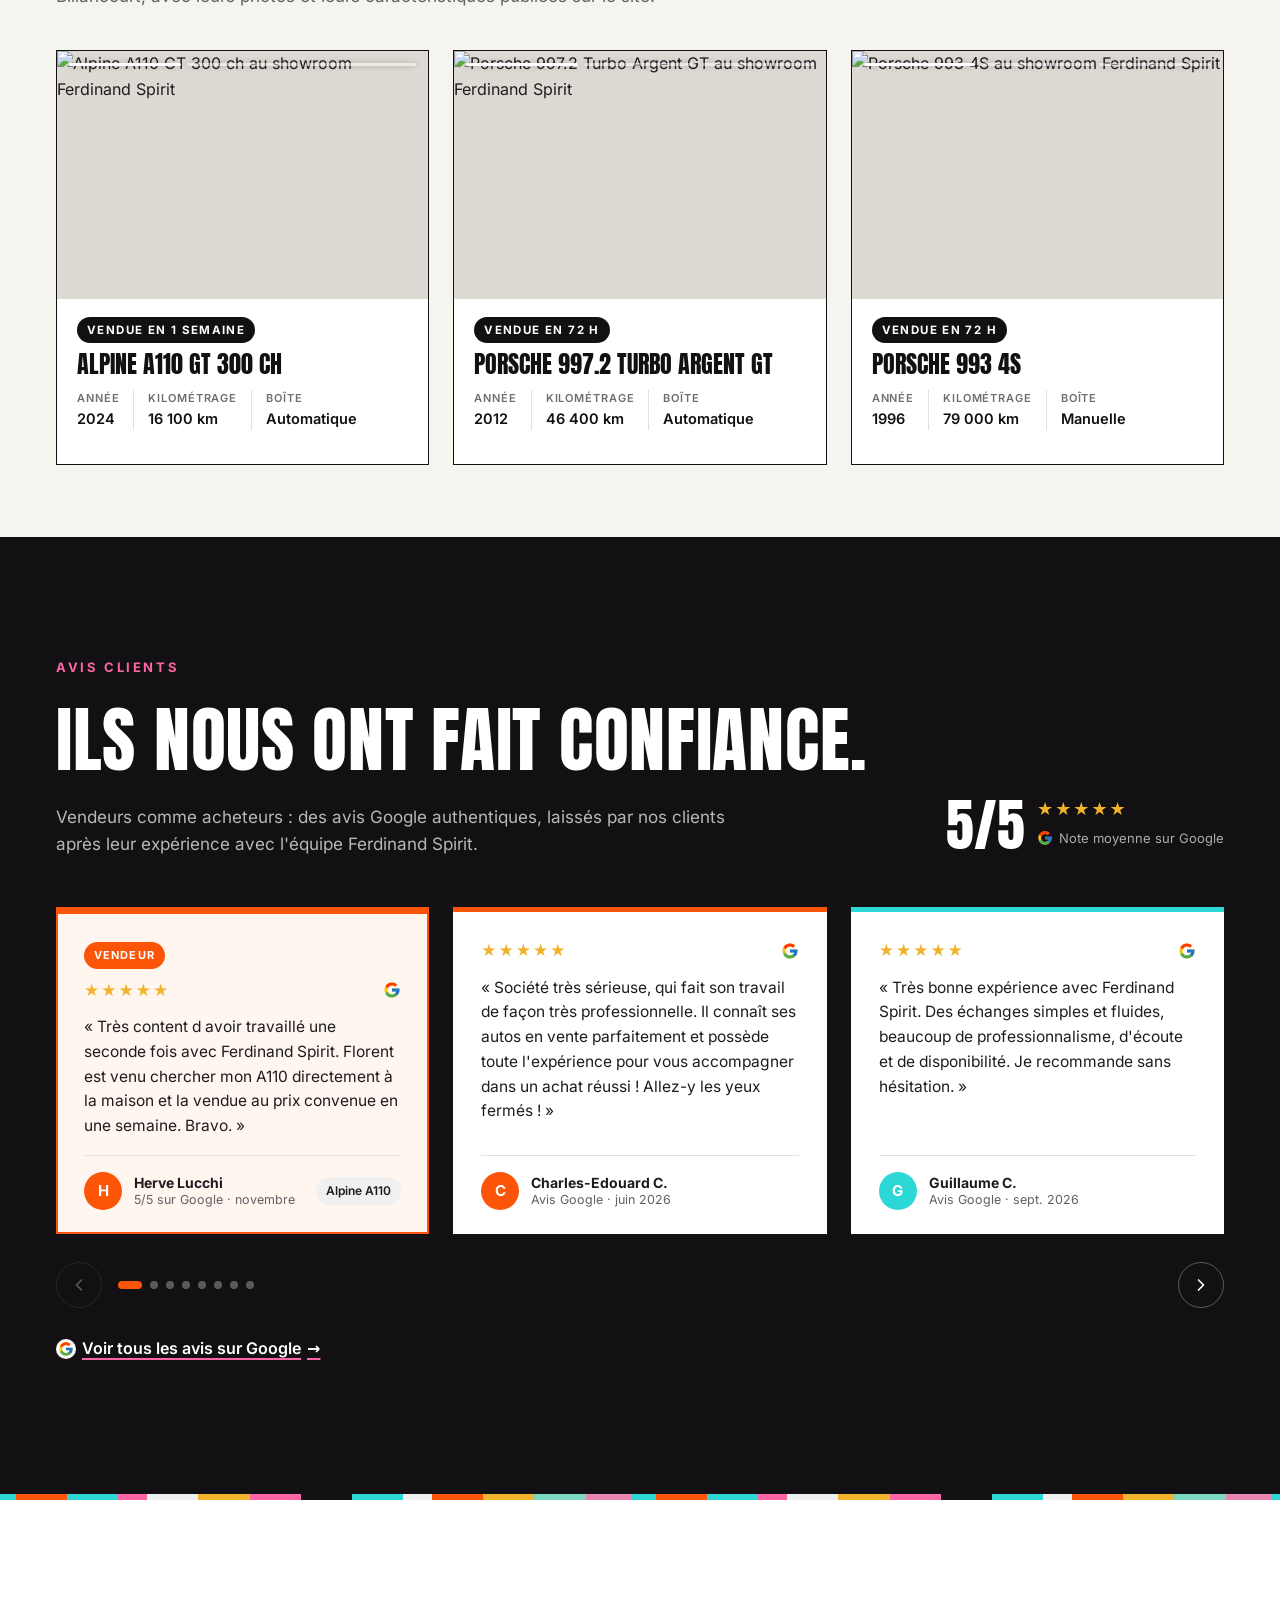
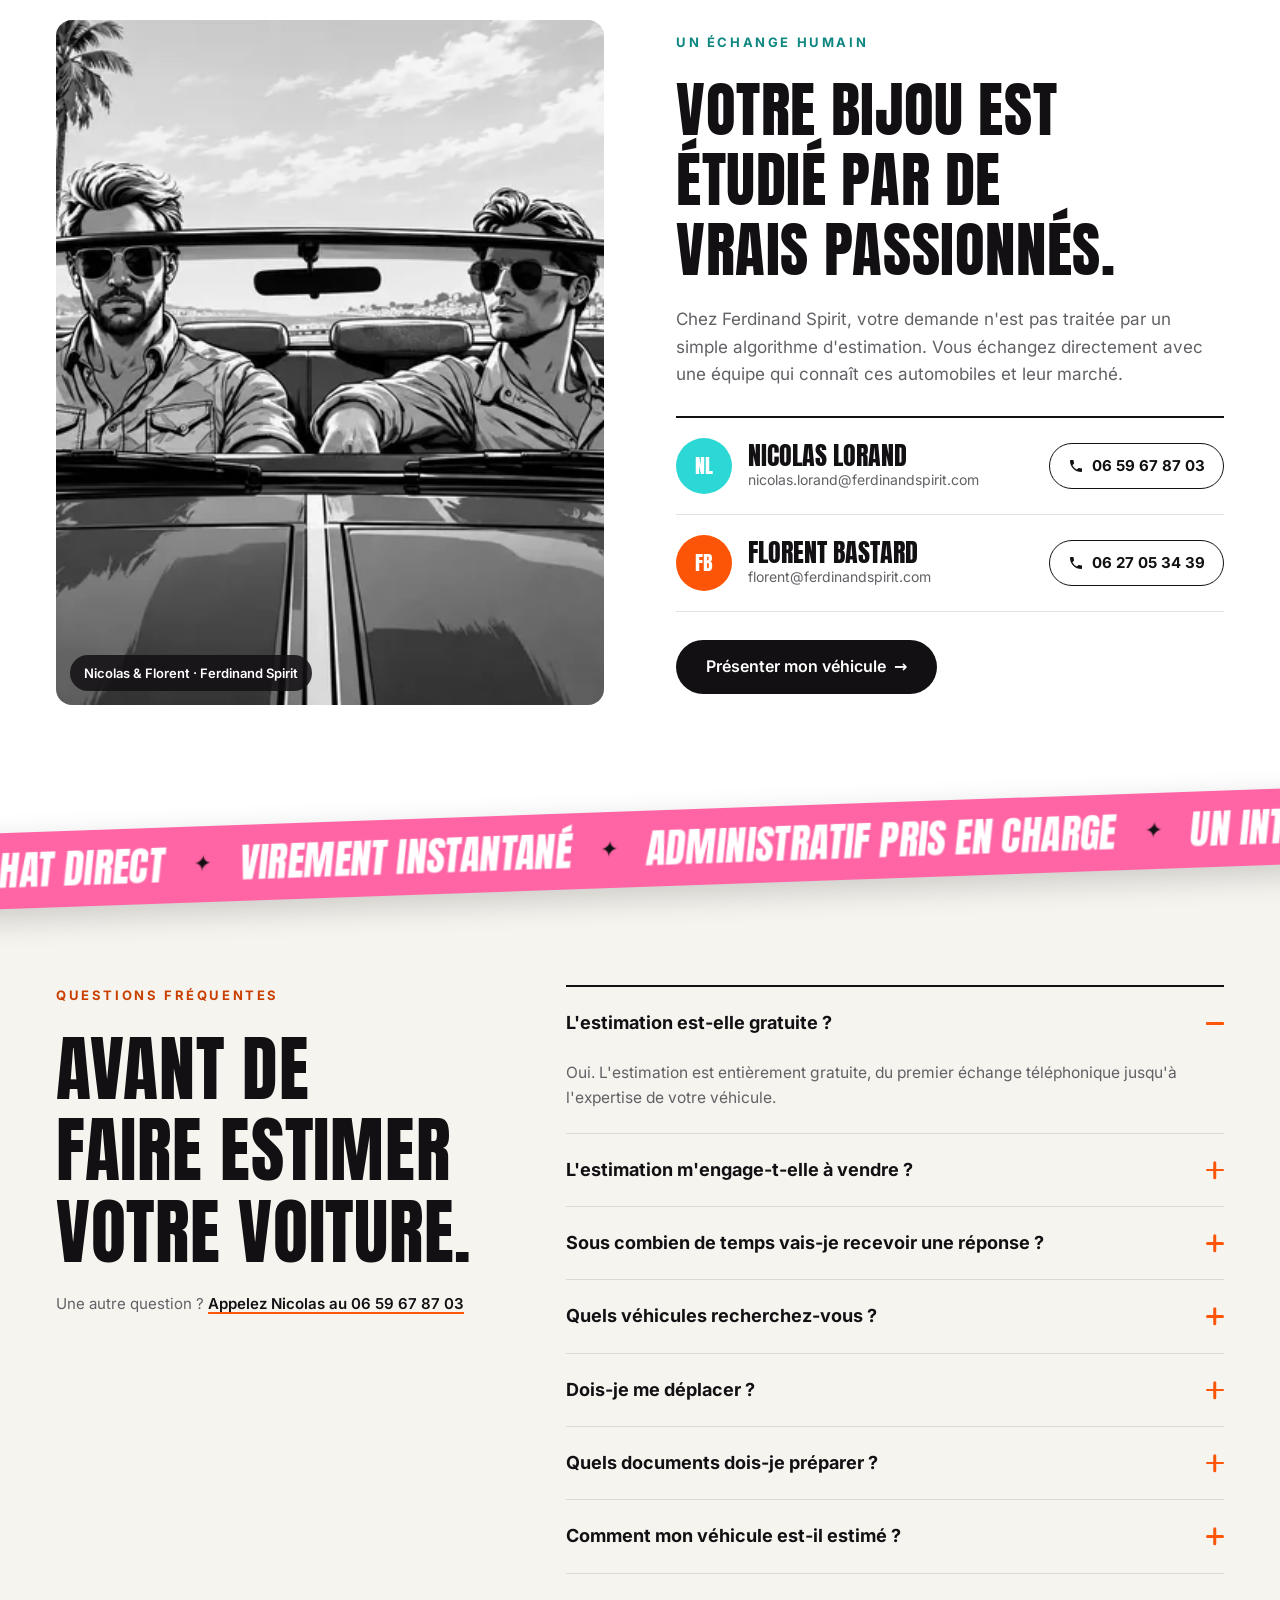
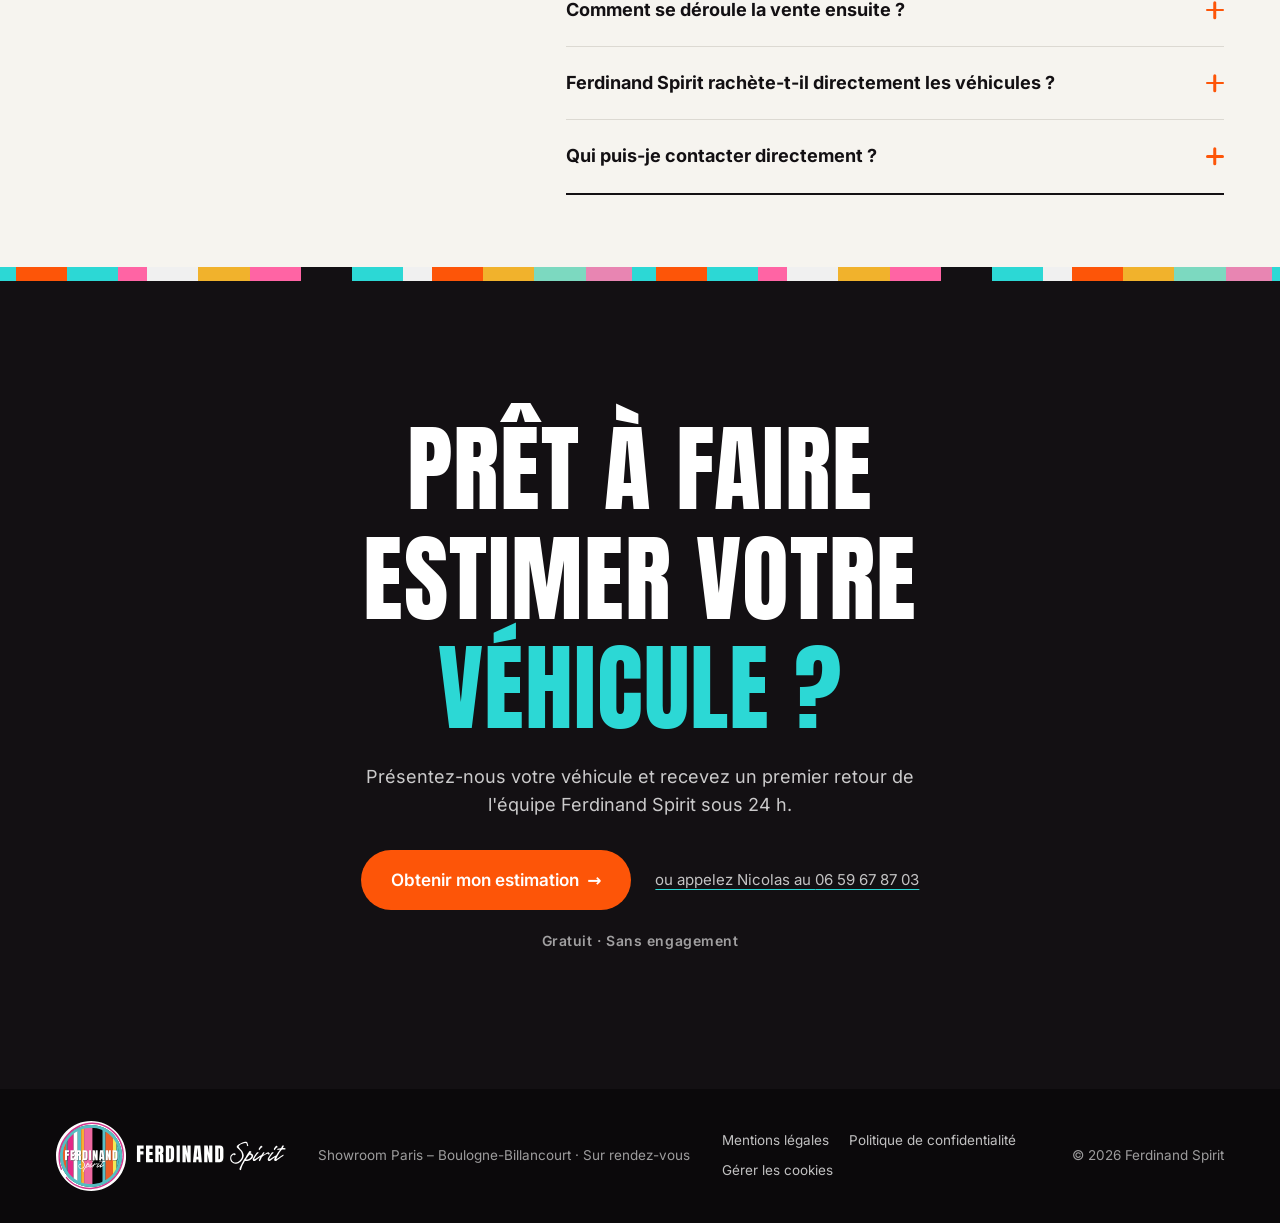
==== commit 2818aaf4: "Remove photo upload field from landing page" ====
--- a/index.html
+++ b/index.html
@@ -25,7 +25,7 @@
 
   <script>document.documentElement.classList.add("js");</script>
   <script src="js/config.js?v=8" defer></script>
-  <script src="js/main.js?v=10" defer></script>
+  <script src="js/main.js?v=11" defer></script>
 </head>
 <body>
 
@@ -152,15 +152,6 @@
                 </div>
               </div>
 
-              <div class="field">
-                <label class="dropzone" for="photos" data-dropzone>
-                  <svg aria-hidden="true" viewBox="0 0 24 24" width="22" height="22"><path fill="none" stroke="currentColor" stroke-width="1.6" stroke-linecap="round" stroke-linejoin="round" d="M4 8h3l2-3h6l2 3h3v11H4z"/><circle cx="12" cy="13" r="3.5" fill="none" stroke="currentColor" stroke-width="1.6"/></svg>
-                  <span class="dropzone__text"><span class="dropzone__title">Ajouter des photos du véhicule</span><span class="dropzone__hint">Facultatif — extérieur, intérieur, carnet, factures…</span></span>
-                  <input id="photos" name="photos" type="file" accept="image/*,.pdf" multiple>
-                </label>
-                <ul class="thumbs" data-thumbs role="list"></ul>
-              </div>
-
               <label class="consent">
                 <input type="checkbox" name="consentement" value="oui" required>
                 <span class="consent__box" aria-hidden="true"></span>
@@ -225,7 +216,7 @@
             <span class="step-item__num" aria-hidden="true">01</span>
             <div>
               <h3 class="step-item__title">Vous présentez votre véhicule</h3>
-              <p>Modèle, année, kilométrage et, si vous le souhaitez, quelques photos. Deux minutes suffisent.</p>
+              <p>Modèle, année et kilométrage. Deux minutes suffisent.</p>
             </div>
           </li>
           <li class="step-item">
